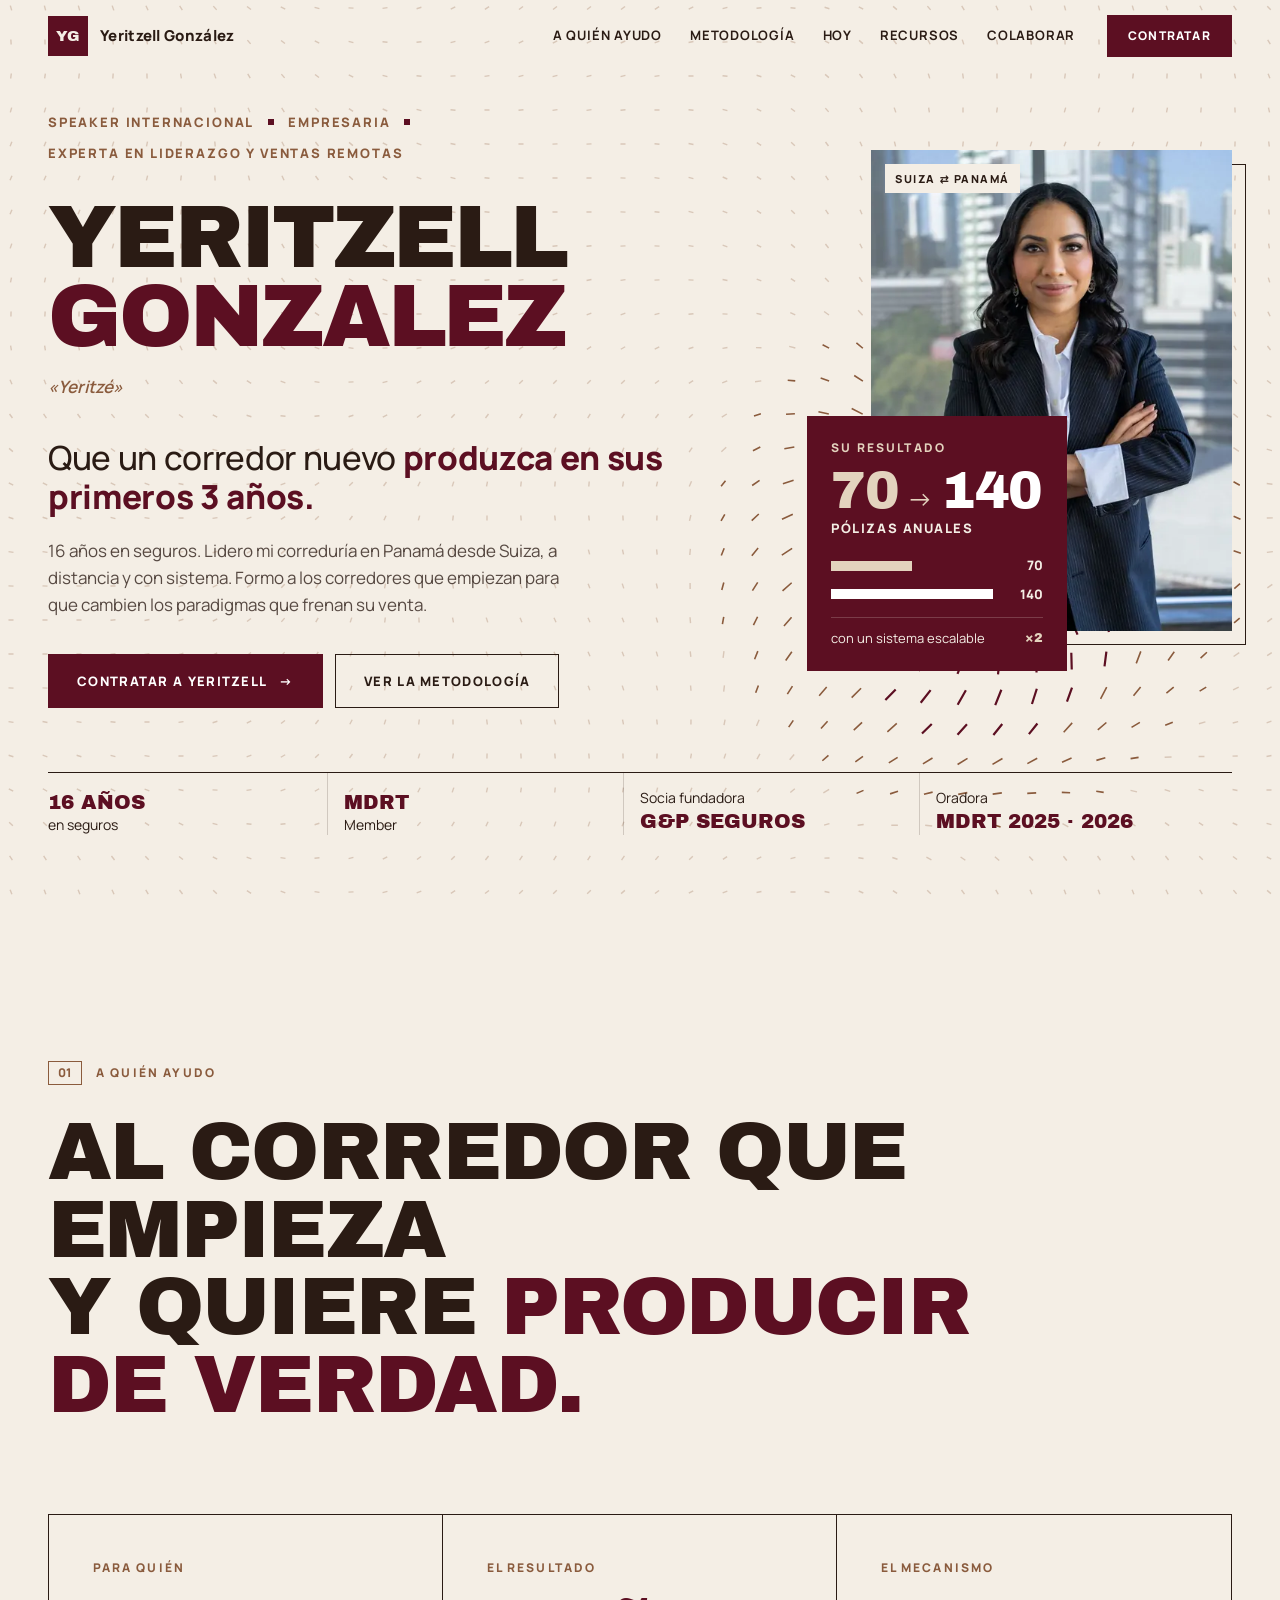
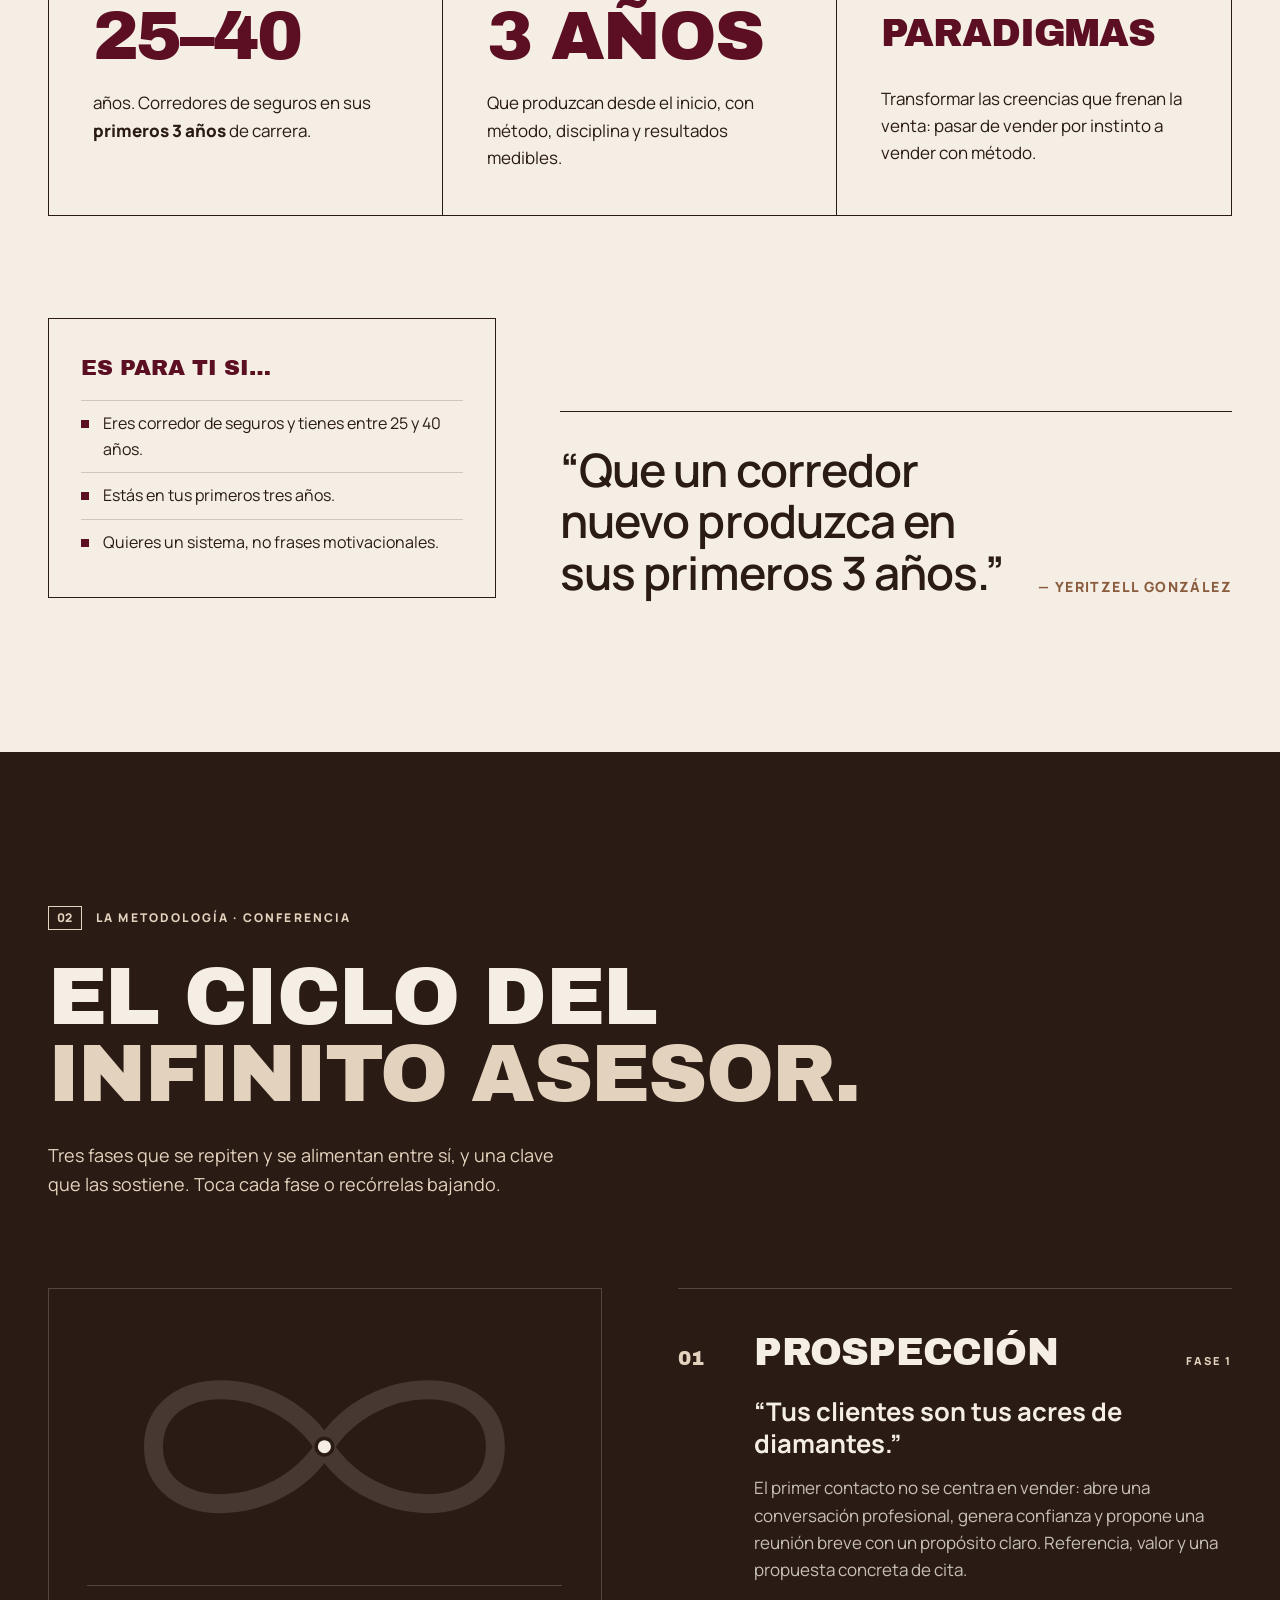
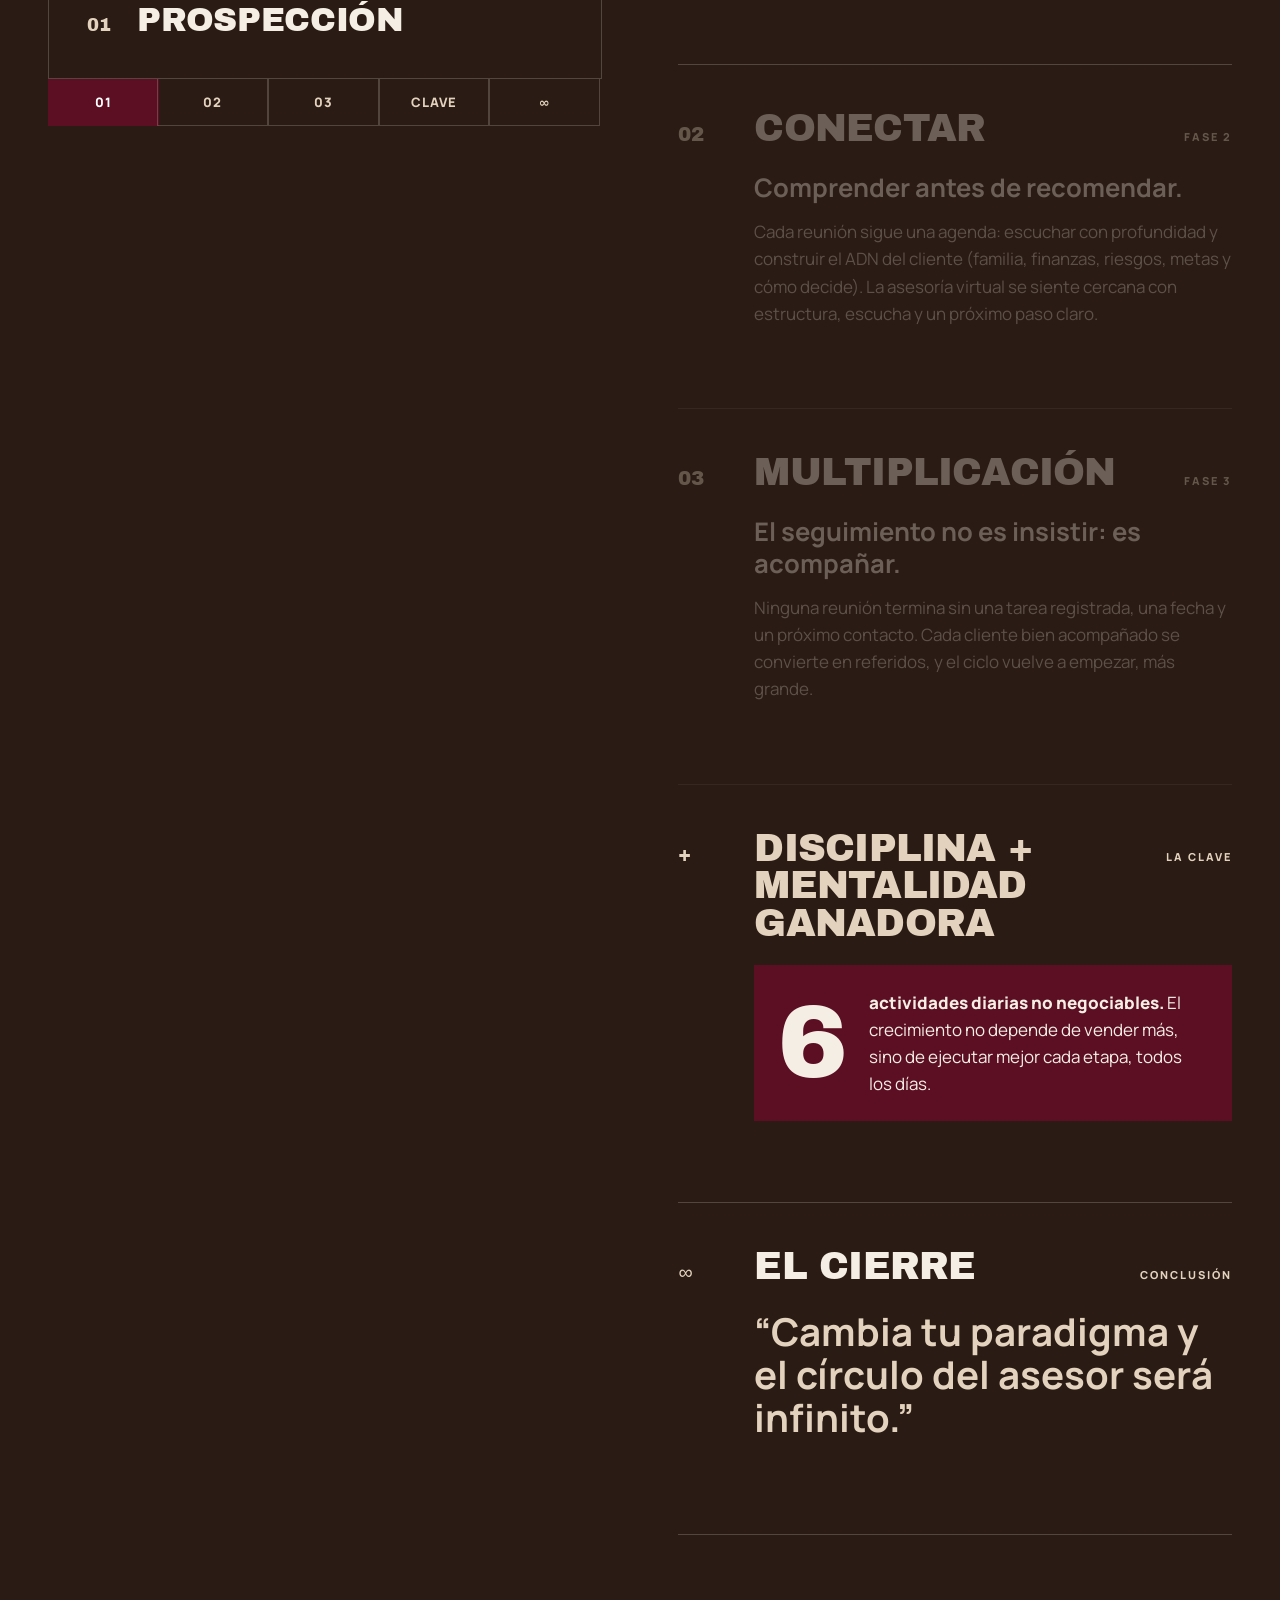
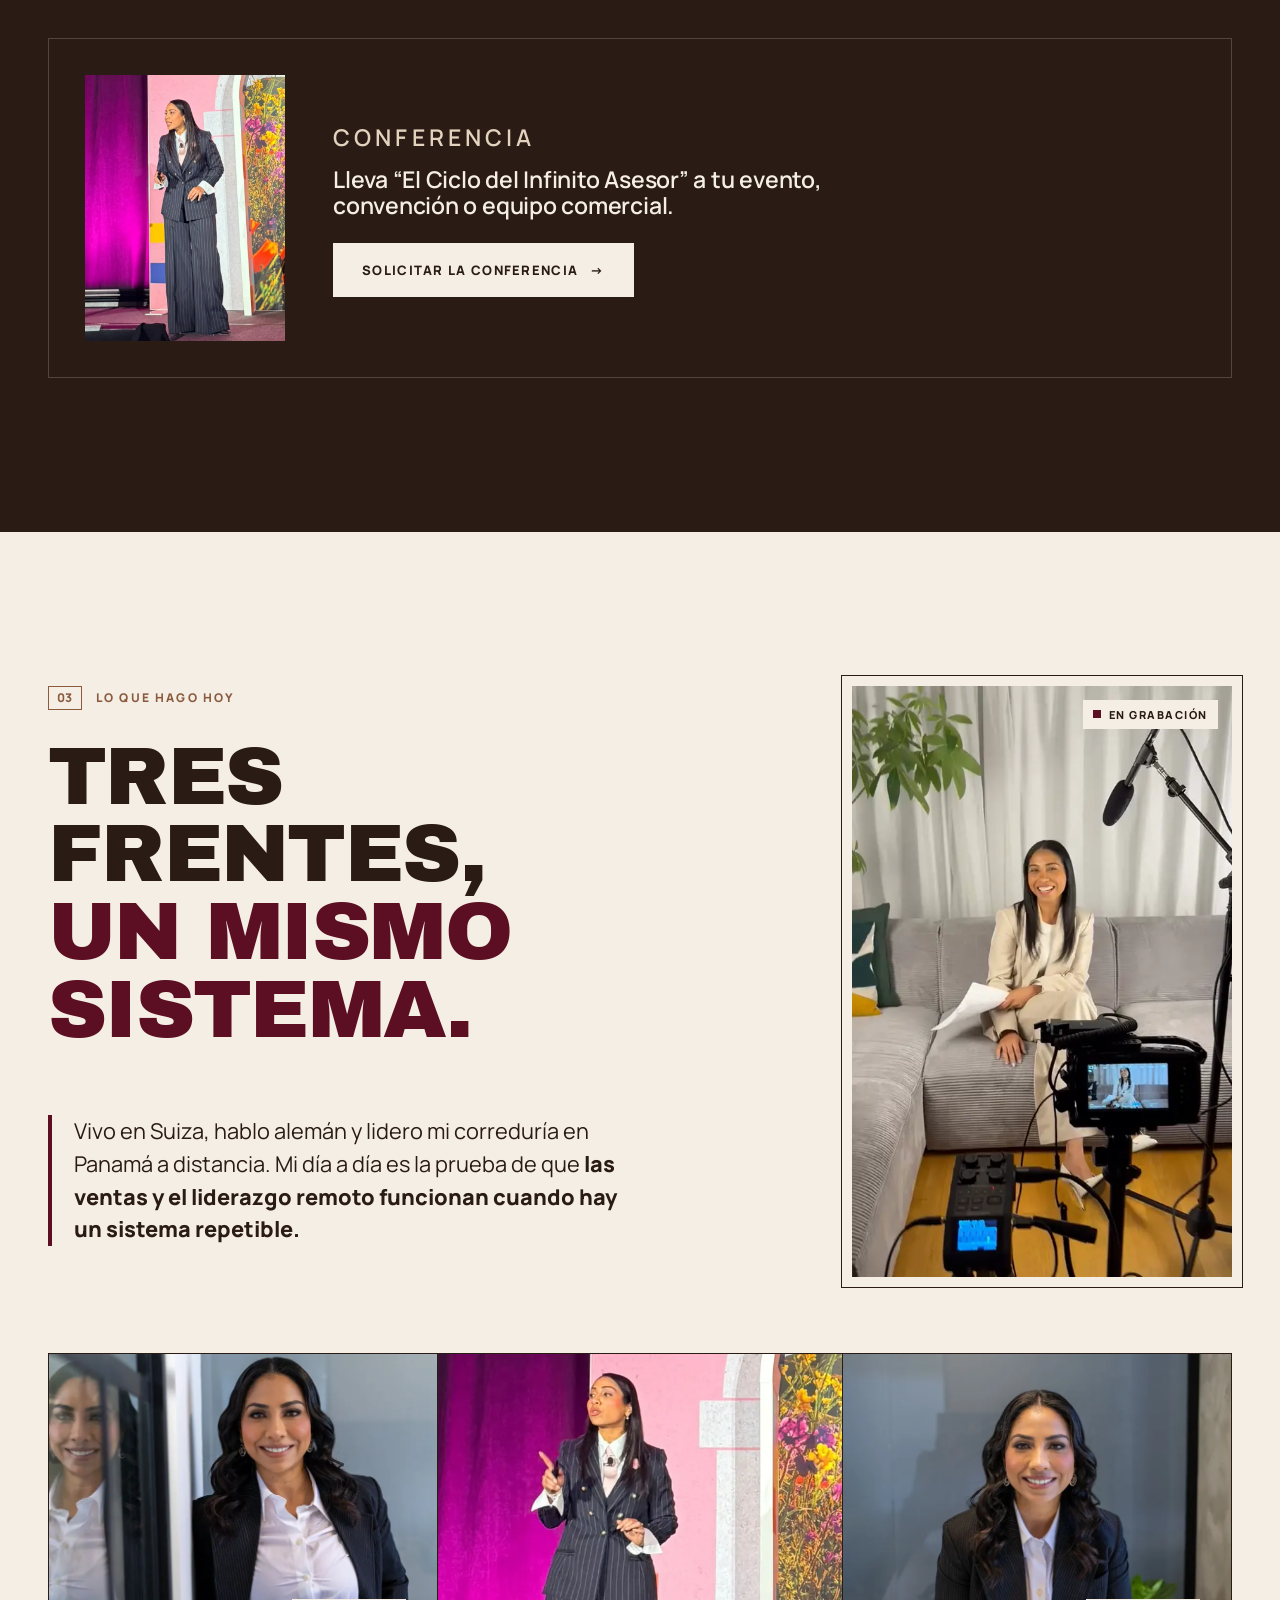
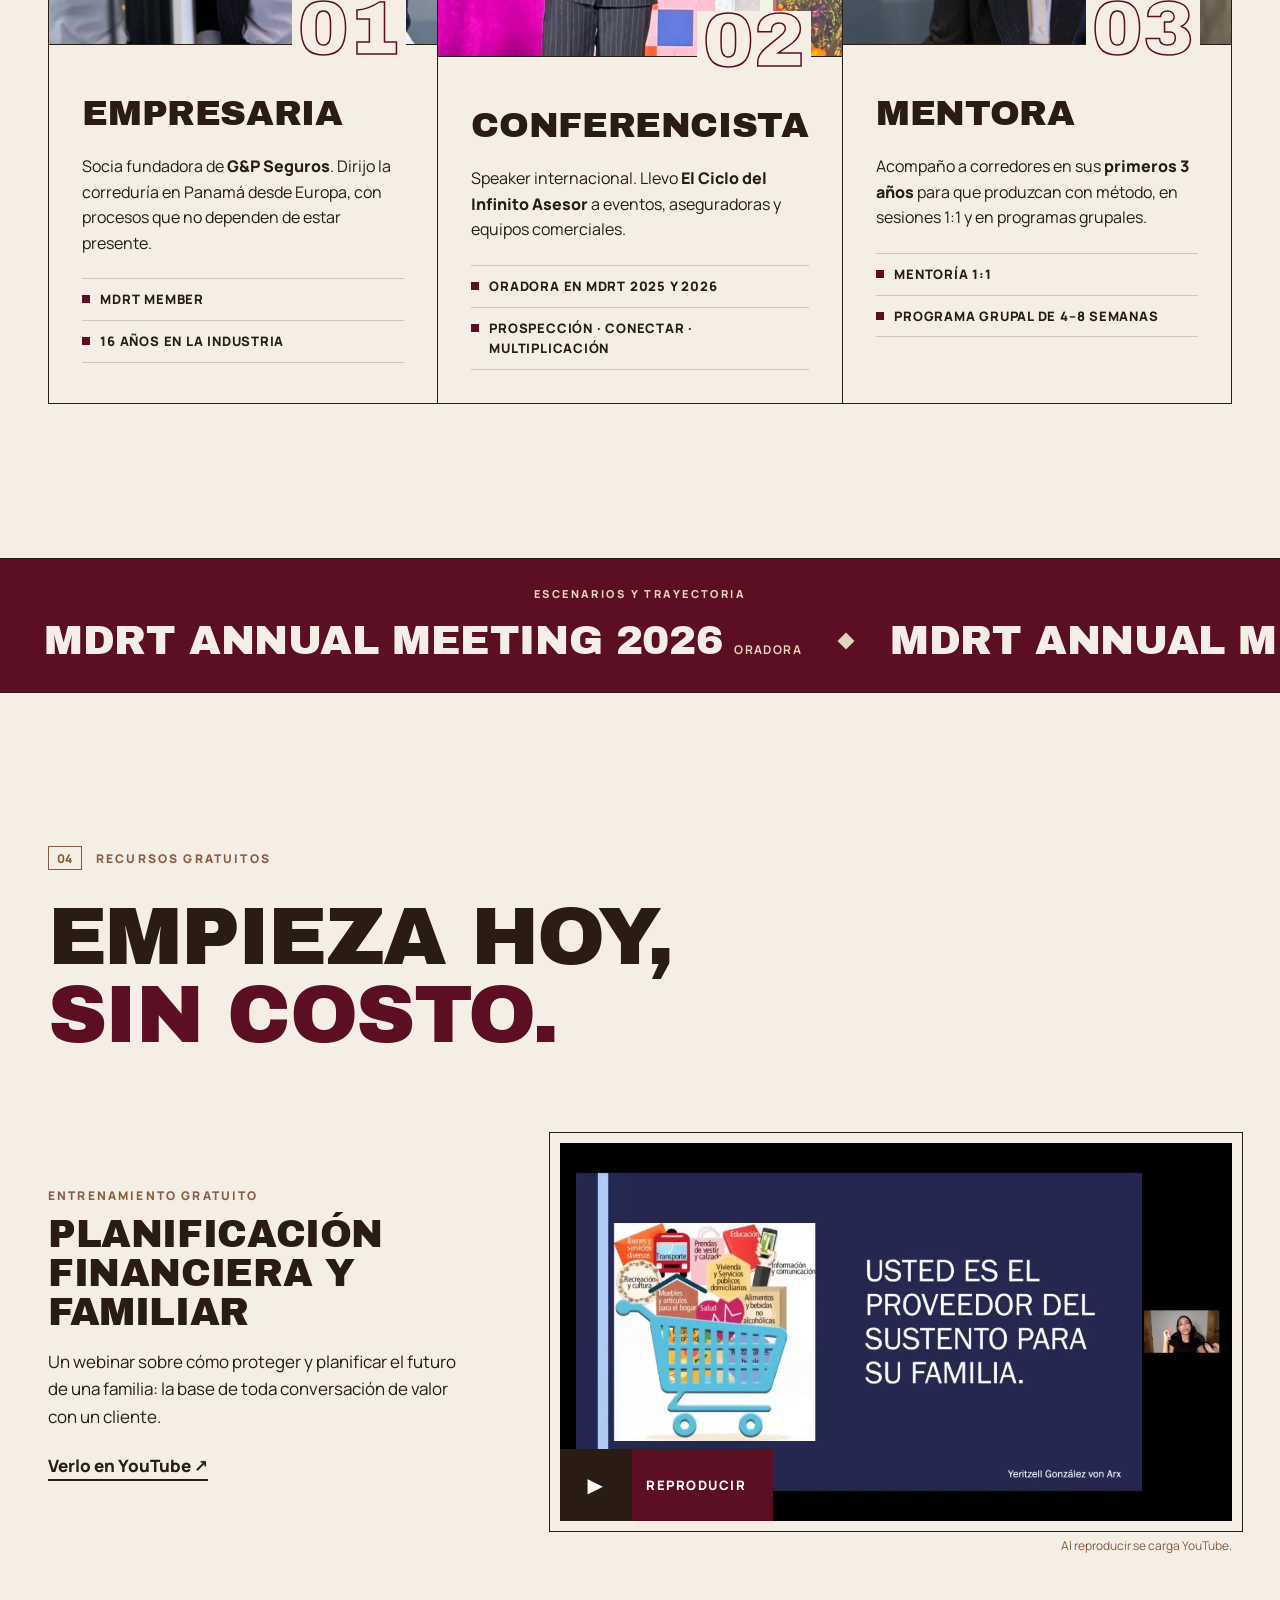
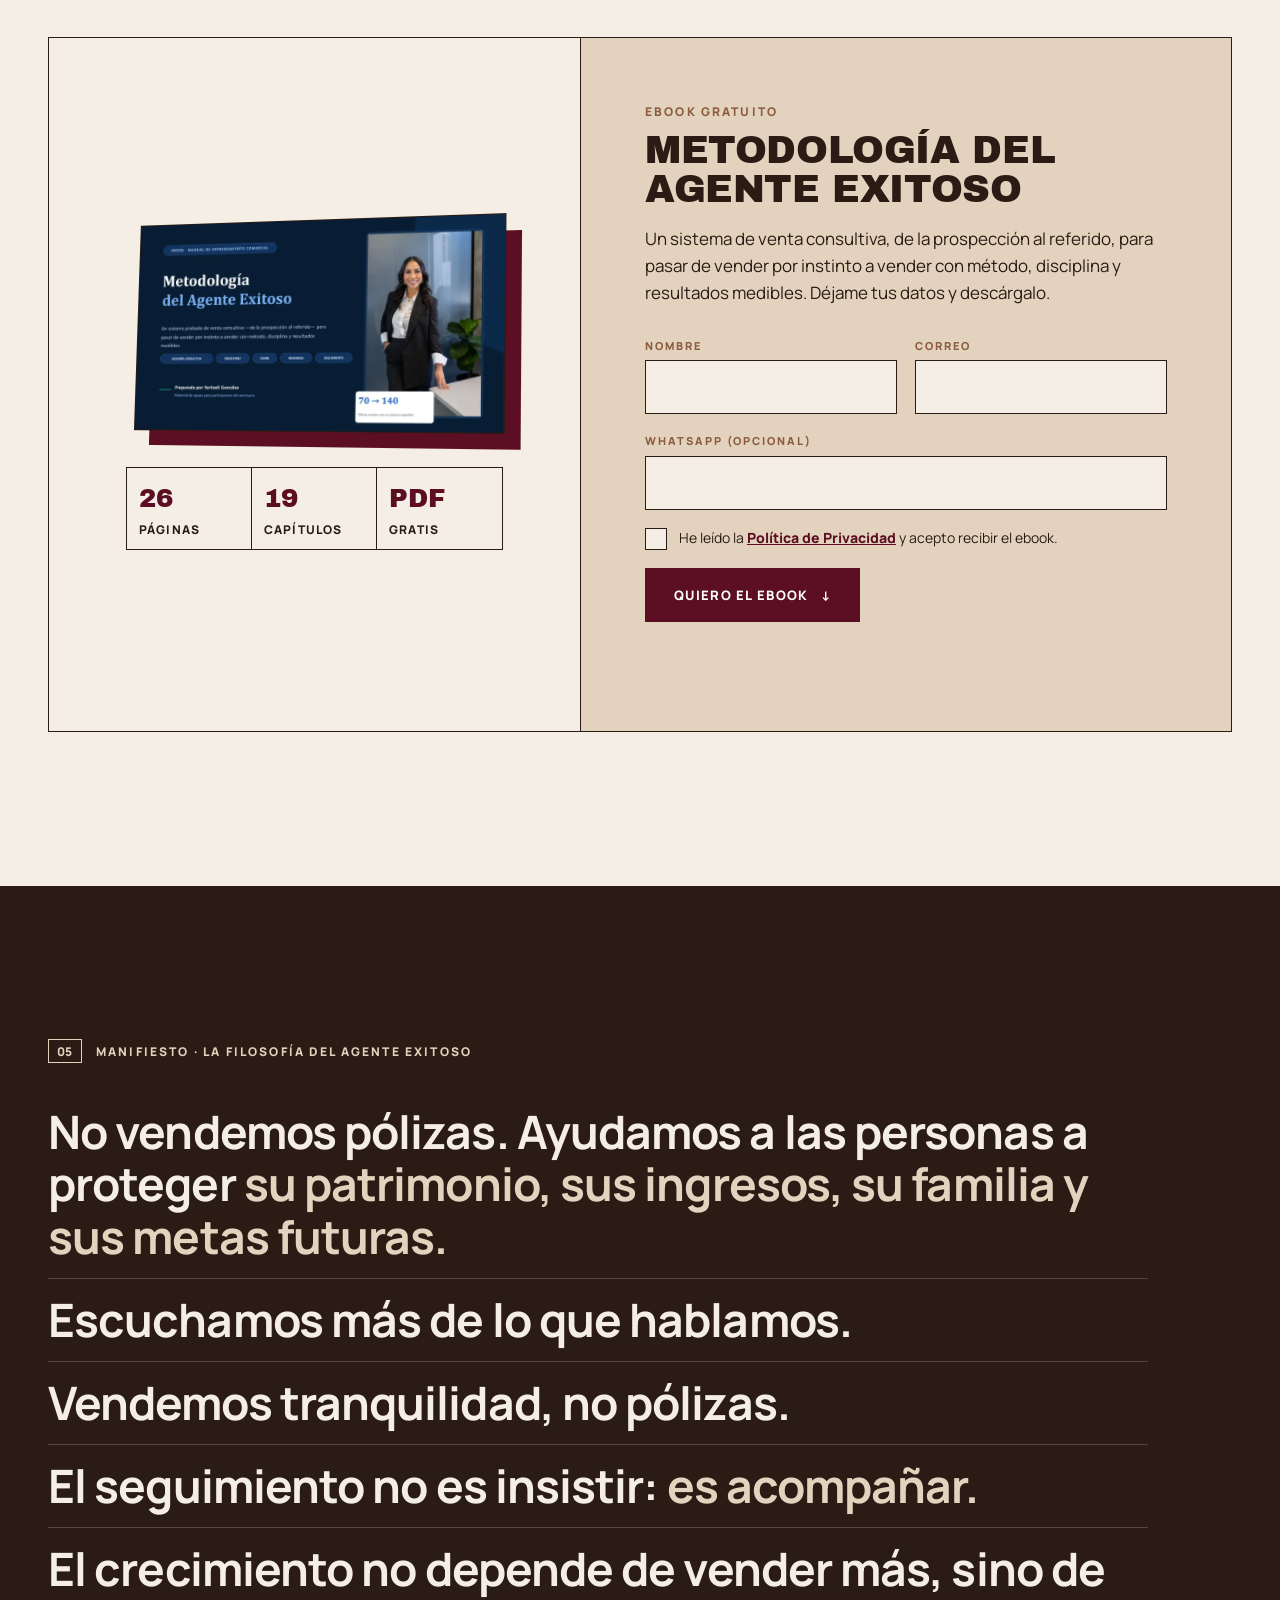
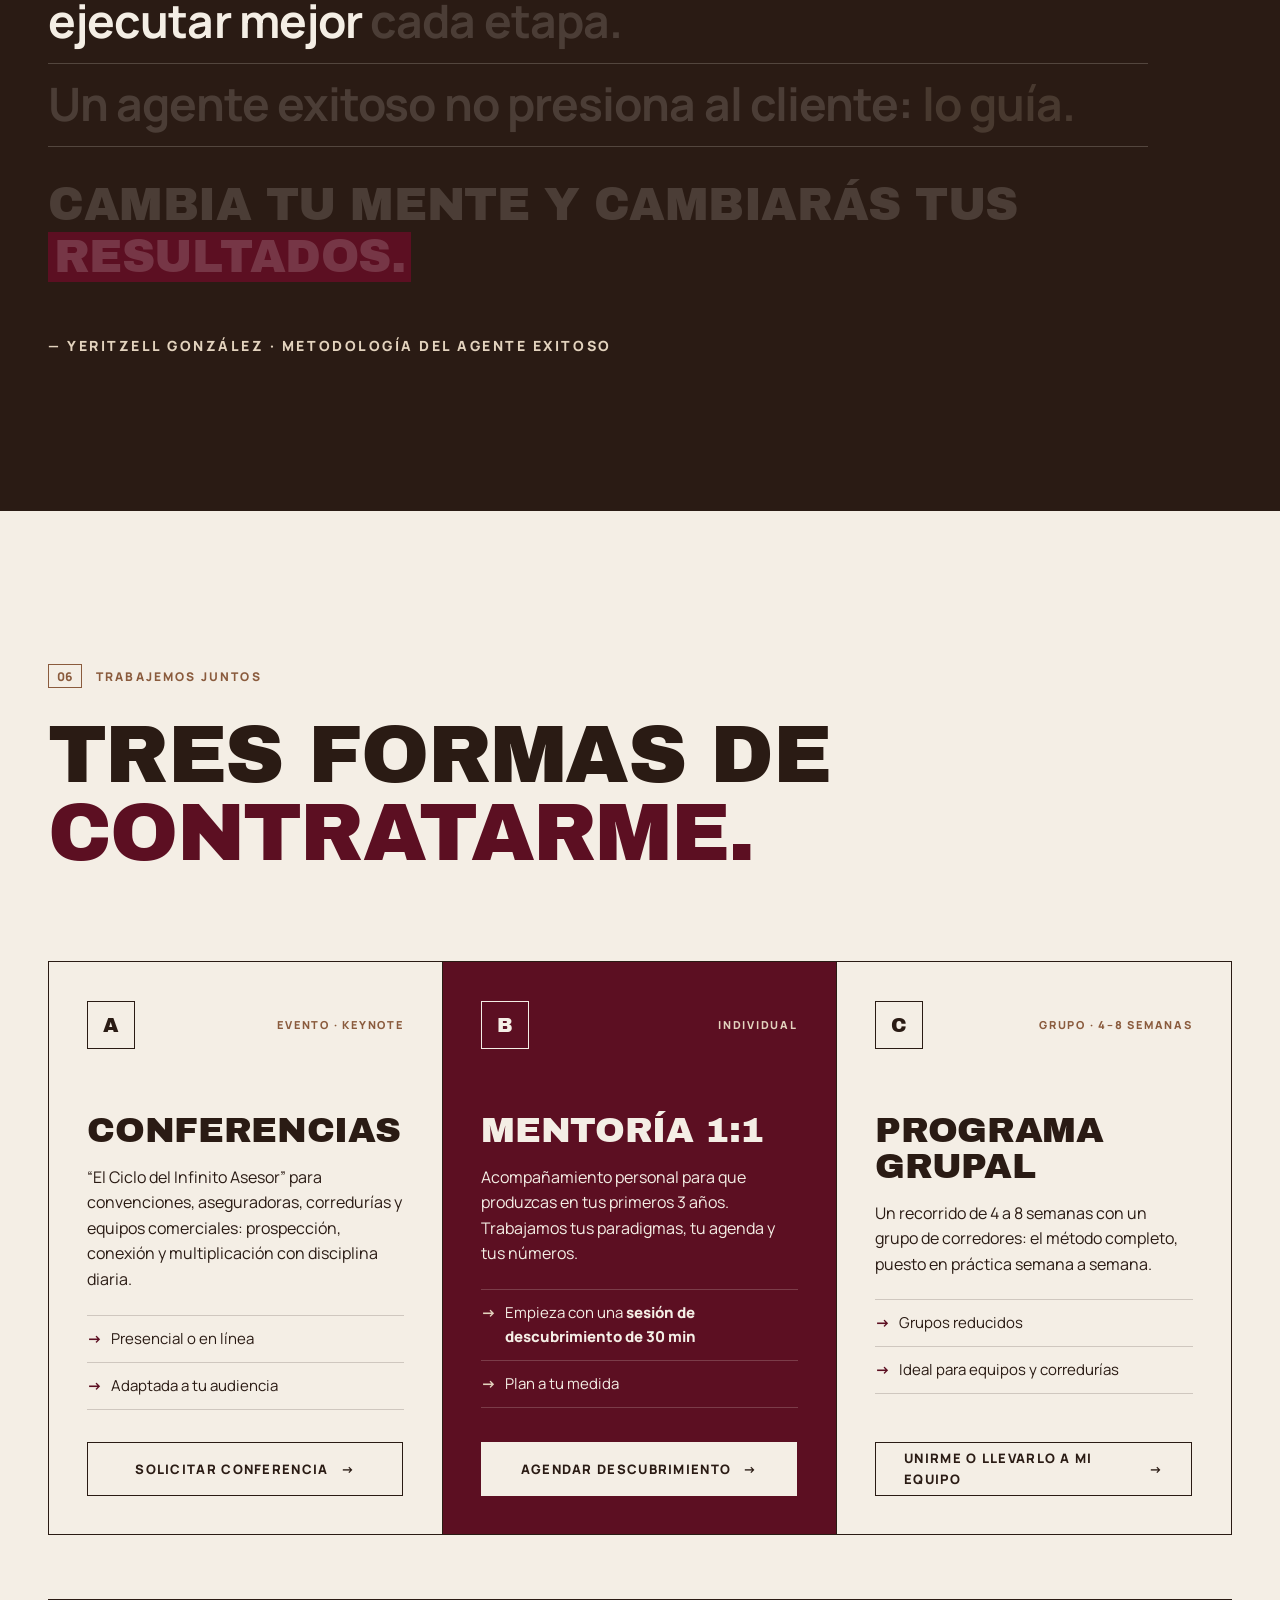
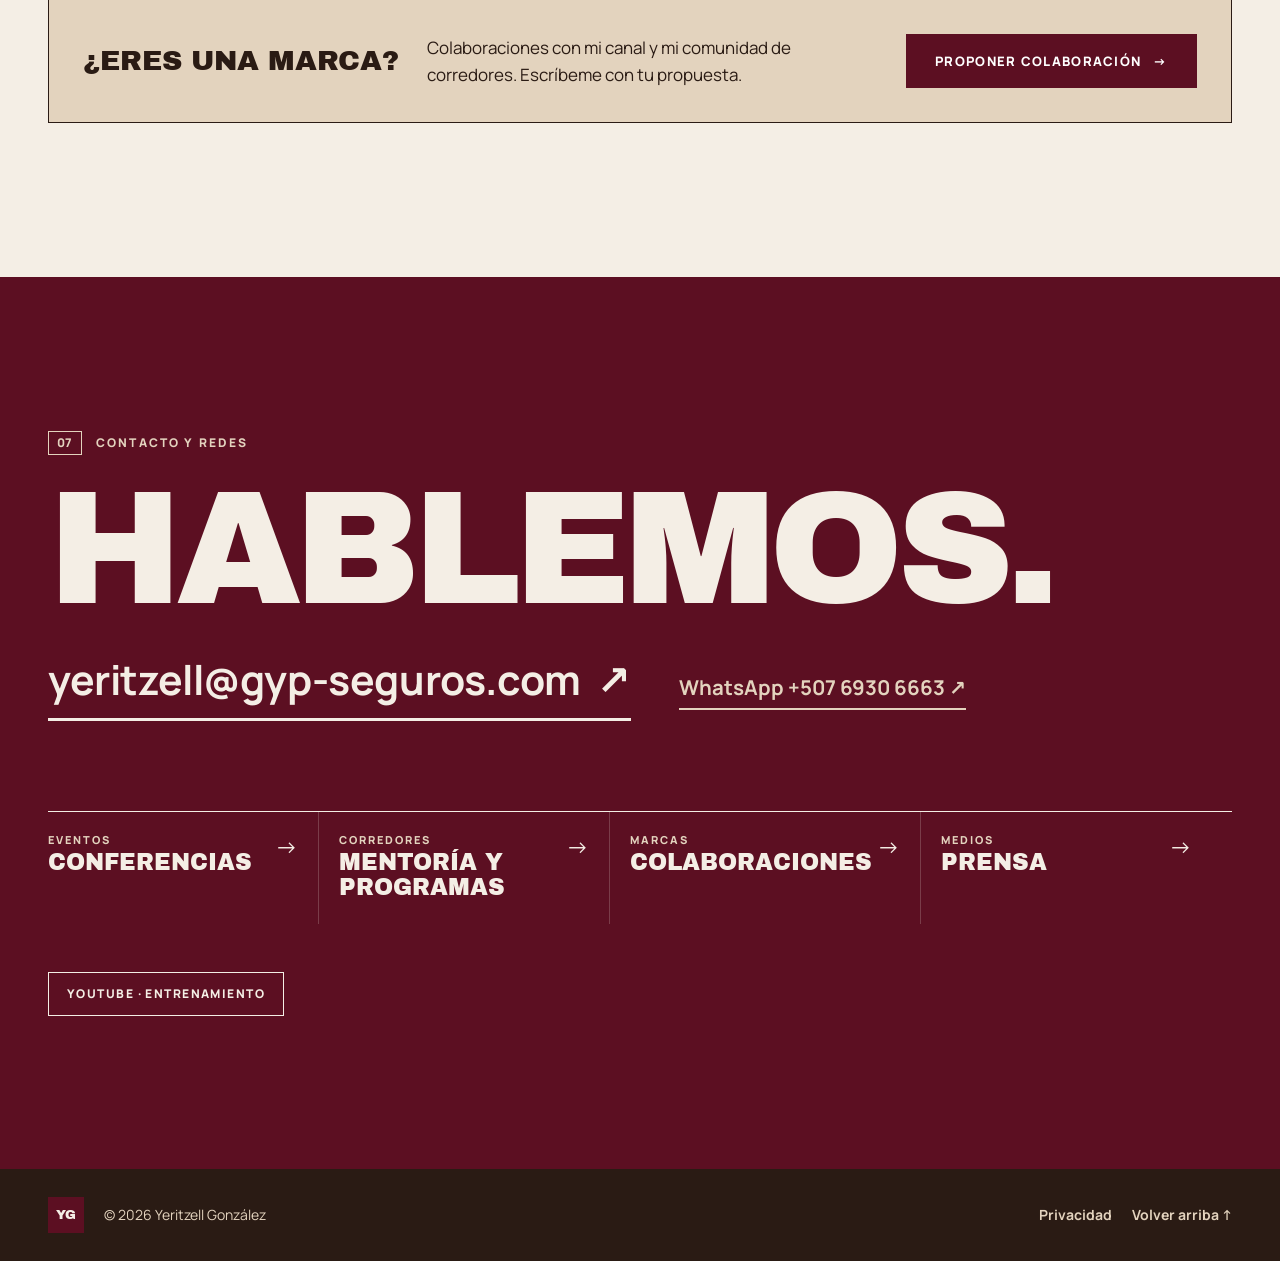
==== index.html @ 4f8619a2 "Add files via upload" ====
<!doctype html>
<html lang="es">
<head>
  <meta charset="utf-8">
  <meta name="viewport" content="width=device-width, initial-scale=1, viewport-fit=cover">
  <title>Yeritzell González — Speaker Internacional · Empresaria · Liderazgo y Ventas Remotas</title>
  <meta name="description" content="Que un corredor nuevo produzca en sus primeros 3 años. Conferencias, mentoría 1:1 y programas grupales con Yeritzell González, MDRT Member y socia fundadora de G&amp;P Seguros.">
  <meta name="robots" content="noindex, nofollow, noarchive">
  <meta name="theme-color" content="#F4EEE5">
  <meta property="og:type" content="website">
  <meta property="og:title" content="Yeritzell González — El Ciclo del Infinito Asesor">
  <meta property="og:description" content="De 70 a 140 pólizas anuales con un sistema escalable. Conferencias, mentoría y programas para corredores que empiezan.">
  <meta property="og:url" content="https://jorgeeke-source.github.io/demo-drrrcrtz/">
  <meta property="og:image" content="https://jorgeeke-source.github.io/demo-drrrcrtz/og.jpg">
  <meta property="og:image:width" content="1200">
  <meta property="og:image:height" content="630">
  <meta name="twitter:card" content="summary_large_image">
  <link rel="icon" href="data:image/svg+xml,%3Csvg xmlns='http://www.w3.org/2000/svg' viewBox='0 0 64 64'%3E%3Crect width='64' height='64' fill='%235C0F22'/%3E%3Ctext x='32' y='46' font-family='Arial Black,Arial' font-weight='900' font-size='40' text-anchor='middle' fill='%23F4EEE5'%3EY%3C/text%3E%3C/svg%3E">
  <link rel="preload" href="ArchivoBlack-Regular.woff2" as="font" type="font/woff2" crossorigin>
  <link rel="preload" href="Manrope-Variable.woff2" as="font" type="font/woff2" crossorigin>
  <link rel="stylesheet" href="styles.css?v=20261025b">
  <script>document.documentElement.classList.add('js');</script>
  <script type="application/ld+json">
  {
    "@context": "https://schema.org",
    "@type": "Person",
    "name": "Yeritzell González",
    "alternateName": "Yeritzé",
    "jobTitle": "Speaker Internacional · Empresaria · Experta en Liderazgo y Ventas Remotas",
    "email": "mailto:yeritzell@gyp-seguros.com",
    "image": "https://jorgeeke-source.github.io/demo-drrrcrtz/yeritzell-retrato-800.webp",
    "worksFor": { "@type": "Organization", "name": "G&P Seguros" },
    "knowsLanguage": ["es", "de"]
  }
  </script>
</head>
<body>
  <canvas class="field" id="field" aria-hidden="true"></canvas>
  <div class="progress" aria-hidden="true"><span></span></div>

  <!-- ============ NAV ============ -->
  <header class="nav" id="nav">
    <a href="#top" class="nav__brand" aria-label="Inicio">
      <span class="nav__mark">YG</span>
      <span class="nav__name">Yeritzell González</span>
    </a>
    <nav class="nav__links" aria-label="Principal">
      <a href="#ayuda">A quién ayudo</a>
      <a href="#metodo">Metodología</a>
      <a href="#hoy">Hoy</a>
      <a href="#recursos">Recursos</a>
      <a href="#colaborar">Colaborar</a>
    </nav>
    <a href="#colaborar" class="btn btn--vino btn--sm nav__cta" data-magnetic>Contratar</a>
    <button class="nav__burger" id="burger" aria-label="Abrir menú" aria-expanded="false" aria-controls="menu"><span></span><span></span></button>
  </header>
  <div class="menu" id="menu" aria-hidden="true">
    <nav aria-label="Menú móvil">
      <a href="#ayuda"><small>01</small>A quién ayudo</a>
      <a href="#metodo"><small>02</small>Metodología</a>
      <a href="#hoy"><small>03</small>Lo que hago hoy</a>
      <a href="#recursos"><small>04</small>Recursos gratis</a>
      <a href="#manifiesto"><small>05</small>Manifiesto</a>
      <a href="#colaborar"><small>06</small>Colaborar</a>
      <a href="#contacto"><small>07</small>Contacto</a>
    </nav>
    <a class="menu__mail" href="mailto:yeritzell@gyp-seguros.com">yeritzell@gyp-seguros.com</a>
  </div>

  <main id="top">
    <!-- ============ HERO ============ -->
    <section class="hero">
      <div class="wrap">
        <div class="hero__grid">
          <div class="hero__text">
            <p class="hero__roles reveal">
              <span>Speaker Internacional</span><i></i><span>Empresaria</span><i></i><span>Experta en Liderazgo y Ventas Remotas</span>
            </p>
            <h1 class="hero__name" aria-label="Yeritzell González">
              <span class="line"><span class="line__in">Yeritzell</span></span>
              <span class="line line--2"><span class="line__in">González</span></span>
            </h1>
            <p class="hero__nick reveal">«Yeritzé»</p>
            <p class="hero__promise reveal">Que un corredor nuevo <strong>produzca en sus primeros 3&nbsp;años.</strong></p>
            <p class="hero__sub reveal">16 años en seguros. Lidero mi correduría en Panamá desde Suiza, a distancia y con sistema. Formo a los corredores que empiezan para que cambien los paradigmas que frenan su venta.</p>
            <div class="hero__ctas reveal">
              <a href="#colaborar" class="btn btn--vino" data-magnetic>Contratar a Yeritzell <span class="btn__arrow">→</span></a>
              <a href="#metodo" class="btn btn--line" data-magnetic>Ver la metodología</a>
            </div>
          </div>

          <div class="hero__media">
            <figure class="hero__photo reveal">
              <img src="yeritzell-retrato-800.webp" srcset="yeritzell-retrato-480.webp 480w, yeritzell-retrato-800.webp 800w" sizes="(max-width: 860px) 80vw, 34vw" alt="Yeritzell González, retrato profesional" width="800" height="1200" fetchpriority="high">
              <figcaption>Suiza ⇄ Panamá</figcaption>
            </figure>
            <aside class="stat reveal" aria-label="Resultado clave">
              <p class="stat__label">Su resultado</p>
              <div class="stat__nums">
                <span class="stat__from" data-count="70">70</span>
                <span class="stat__arrow" aria-hidden="true">→</span>
                <span class="stat__to" data-count="140">140</span>
              </div>
              <p class="stat__unit">pólizas anuales</p>
              <div class="stat__bars" aria-hidden="true">
                <div class="bar"><span style="--w:50%"></span><b>70</b></div>
                <div class="bar bar--2"><span style="--w:100%"></span><b>140</b></div>
              </div>
              <p class="stat__note">con un sistema escalable <strong>×2</strong></p>
            </aside>
          </div>
        </div>

        <ul class="hero__creds reveal">
          <li><strong>16 años</strong> en seguros</li>
          <li><strong>MDRT</strong> Member</li>
          <li>Socia fundadora <strong>G&amp;P Seguros</strong></li>
          <li>Oradora <strong>MDRT 2025 · 2026</strong></li>
        </ul>
      </div>
    </section>

    <!-- ============ A QUIÉN AYUDA ============ -->
    <section class="sec ayuda" id="ayuda">
      <div class="wrap">
        <header class="sec__head reveal">
          <p class="kicker"><span>01</span>A quién ayudo</p>
          <h2 class="h2">Al corredor que empieza<br>y quiere <mark>producir de verdad.</mark></h2>
        </header>

        <div class="ayuda__grid">
          <article class="cell reveal">
            <p class="cell__tag">Para quién</p>
            <p class="cell__big">25–40</p>
            <p class="cell__txt">años. Corredores de seguros en sus <strong>primeros 3 años</strong> de carrera.</p>
          </article>
          <article class="cell reveal">
            <p class="cell__tag">El resultado</p>
            <p class="cell__big">3 años</p>
            <p class="cell__txt">Que produzcan desde el inicio, con método, disciplina y resultados medibles.</p>
          </article>
          <article class="cell reveal">
            <p class="cell__tag">El mecanismo</p>
            <p class="cell__big cell__big--sm">Paradigmas</p>
            <p class="cell__txt">Transformar las creencias que frenan la venta: pasar de vender por instinto a vender con método.</p>
          </article>
        </div>

        <div class="ayuda__para">
          <div class="para reveal">
            <p class="para__t">Es para ti si…</p>
            <ul><li>Eres corredor de seguros y tienes entre 25 y 40 años.</li><li>Estás en tus primeros tres años.</li><li>Quieres un sistema, no frases motivacionales.</li></ul>
          </div>
          <blockquote class="ayuda__quote reveal">
            <p>“Que un corredor nuevo produzca en sus primeros 3&nbsp;años.”</p>
            <cite>— Yeritzell González</cite>
          </blockquote>
        </div>
      </div>
    </section>

    <!-- ============ METODOLOGÍA ============ -->
    <section class="sec metodo" id="metodo">
      <div class="wrap">
        <header class="sec__head reveal">
          <p class="kicker kicker--light"><span>02</span>La metodología · Conferencia</p>
          <h2 class="h2 h2--light">El Ciclo del<br><mark>Infinito Asesor.</mark></h2>
          <p class="sec__intro">Tres fases que se repiten y se alimentan entre sí, y una clave que las sostiene. Toca cada fase o recórrelas bajando.</p>
        </header>

        <div class="metodo__body">
          <div class="metodo__visual">
            <div class="loop" aria-hidden="true">
              <svg viewBox="0 0 400 200" class="loop__svg">
                <path class="loop__base" d="M200,100 C240,36 344,36 344,100 C344,164 240,164 200,100 C160,36 56,36 56,100 C56,164 160,164 200,100 Z"/>
                <path class="loop__draw" id="loopPath" d="M200,100 C240,36 344,36 344,100 C344,164 240,164 200,100 C160,36 56,36 56,100 C56,164 160,164 200,100 Z"/>
                <circle class="loop__dot" id="loopDot" r="7" cx="200" cy="100"/>
              </svg>
              <div class="loop__label"><span id="loopNum">01</span><b id="loopName">Prospección</b></div>
            </div>
            <ol class="loop__tabs" aria-label="Ir a una fase">
              <li><button data-go="0" class="is-on">01</button></li>
              <li><button data-go="1">02</button></li>
              <li><button data-go="2">03</button></li>
              <li><button data-go="3">Clave</button></li>
              <li><button data-go="4">∞</button></li>
            </ol>
          </div>

          <ol class="steps">
            <li class="step is-on" data-step="0" data-name="Prospección" data-num="01">
              <button class="step__head"><span class="step__n">01</span><span class="step__t">Prospección</span><span class="step__p">Fase 1</span></button>
              <div class="step__body">
                <p class="step__quote">“Tus clientes son tus acres de diamantes.”</p>
                <p>El primer contacto no se centra en vender: abre una conversación profesional, genera confianza y propone una reunión breve con un propósito claro. Referencia, valor y una propuesta concreta de cita.</p>
              </div>
            </li>
            <li class="step" data-step="1" data-name="Conectar" data-num="02">
              <button class="step__head"><span class="step__n">02</span><span class="step__t">Conectar</span><span class="step__p">Fase 2</span></button>
              <div class="step__body">
                <p class="step__quote">Comprender antes de recomendar.</p>
                <p>Cada reunión sigue una agenda: escuchar con profundidad y construir el ADN del cliente (familia, finanzas, riesgos, metas y cómo decide). La asesoría virtual se siente cercana con estructura, escucha y un próximo paso claro.</p>
              </div>
            </li>
            <li class="step" data-step="2" data-name="Multiplicación" data-num="03">
              <button class="step__head"><span class="step__n">03</span><span class="step__t">Multiplicación</span><span class="step__p">Fase 3</span></button>
              <div class="step__body">
                <p class="step__quote">El seguimiento no es insistir: es acompañar.</p>
                <p>Ninguna reunión termina sin una tarea registrada, una fecha y un próximo contacto. Cada cliente bien acompañado se convierte en referidos, y el ciclo vuelve a empezar, más grande.</p>
              </div>
            </li>
            <li class="step step--key" data-step="3" data-name="La clave" data-num="+">
              <button class="step__head"><span class="step__n">+</span><span class="step__t">Disciplina + mentalidad ganadora</span><span class="step__p">La clave</span></button>
              <div class="step__body">
                <div class="six">
                  <span class="six__n">6</span>
                  <p><strong>actividades diarias no negociables.</strong> El crecimiento no depende de vender más, sino de ejecutar mejor cada etapa, todos los días.</p>
                </div>
              </div>
            </li>
            <li class="step step--end" data-step="4" data-name="Infinito" data-num="∞">
              <button class="step__head"><span class="step__n">∞</span><span class="step__t">El cierre</span><span class="step__p">Conclusión</span></button>
              <div class="step__body">
                <p class="step__quote step__quote--xl">“Cambia tu paradigma y el círculo del asesor será infinito.”</p>
              </div>
            </li>
          </ol>
        </div>

        <div class="metodo__cta reveal">
          <img src="yeritzell-escenario-670.webp" alt="Yeritzell González dando una conferencia en escenario" width="670" height="916" loading="lazy">
          <div>
            <p class="cell__tag cell__tag--light">Conferencia</p>
            <p class="metodo__cta-t">Lleva “El Ciclo del Infinito Asesor” a tu evento, convención o equipo comercial.</p>
            <a href="mailto:yeritzell@gyp-seguros.com?subject=Conferencia%20%C2%ABEl%20Ciclo%20del%20Infinito%20Asesor%C2%BB" class="btn btn--hueso" data-magnetic>Solicitar la conferencia <span class="btn__arrow">→</span></a>
          </div>
        </div>
      </div>
    </section>

    <!-- ============ LO QUE HAGO HOY ============ -->
    <section class="sec hoy" id="hoy">
      <div class="wrap">
        <div class="hoy__top">
          <header class="sec__head reveal">
            <p class="kicker"><span>03</span>Lo que hago hoy</p>
            <h2 class="h2">Tres frentes,<br><mark>un mismo sistema.</mark></h2>
          </header>
          <figure class="reel reveal">
            <video id="reel" muted loop playsinline preload="none" poster="hero-reel-poster.webp" aria-label="Yeritzell González en una grabación">
              <source src="hero-reel.mp4" type="video/mp4">
            </video>
            <figcaption>En grabación</figcaption>
          </figure>
          <div class="hoy__story reveal">
            <p>Vivo en Suiza, hablo alemán y lidero mi correduría en Panamá a distancia. Mi día a día es la prueba de que <strong>las ventas y el liderazgo remoto funcionan cuando hay un sistema repetible.</strong></p>
          </div>
        </div>

        <div class="pillars">
          <article class="pillar reveal">
            <div class="pillar__img"><img src="yeritzell-oficina-4-800.webp" alt="Yeritzell González en su oficina" width="800" height="1200" loading="lazy"></div>
            <div class="pillar__body">
              <p class="pillar__n">01</p>
              <h3 class="pillar__t">Empresaria</h3>
              <p class="pillar__d">Socia fundadora de <strong>G&amp;P Seguros</strong>. Dirijo la correduría en Panamá desde Europa, con procesos que no dependen de estar presente.</p>
              <ul class="pillar__list"><li>MDRT Member</li><li>16 años en la industria</li></ul>
            </div>
          </article>
          <article class="pillar reveal">
            <div class="pillar__img"><img src="yeritzell-conferencia-640.webp" alt="Yeritzell González en el escenario" width="640" height="800" loading="lazy"></div>
            <div class="pillar__body">
              <p class="pillar__n">02</p>
              <h3 class="pillar__t">Conferencista</h3>
              <p class="pillar__d">Speaker internacional. Llevo <strong>El Ciclo del Infinito Asesor</strong> a eventos, aseguradoras y equipos comerciales.</p>
              <ul class="pillar__list"><li>Oradora en MDRT 2025 y 2026</li><li>Prospección · Conectar · Multiplicación</li></ul>
            </div>
          </article>
          <article class="pillar reveal">
            <div class="pillar__img"><img src="yeritzell-oficina-3-800.webp" alt="Yeritzell González sonriendo, apoyada en una mesa" width="800" height="1200" loading="lazy"></div>
            <div class="pillar__body">
              <p class="pillar__n">03</p>
              <h3 class="pillar__t">Mentora</h3>
              <p class="pillar__d">Acompaño a corredores en sus <strong>primeros 3 años</strong> para que produzcan con método, en sesiones 1:1 y en programas grupales.</p>
              <ul class="pillar__list"><li>Mentoría 1:1</li><li>Programa grupal de 4–8 semanas</li></ul>
            </div>
          </article>
        </div>
      </div>
    </section>

    <!-- ============ FRANJA DE PRENSA / ESCENARIOS ============ -->
    <section class="press" aria-label="Trayectoria y escenarios">
      <p class="press__label">Escenarios y trayectoria</p>
      <div class="marquee">
        <div class="marquee__track">
          <ul>
            <li>MDRT Annual Meeting 2026 <small>Oradora</small></li>
            <li>MDRT Annual Meeting 2025 <small>Oradora</small></li>
            <li>“The advisor’s endless cycle” <small>Panel</small></li>
            <li>MDRT <small>Member</small></li>
            <li>G&amp;P Seguros <small>Socia fundadora</small></li>
            <li>16 años <small>en seguros</small></li>
          </ul>
          <ul aria-hidden="true">
            <li>MDRT Annual Meeting 2026 <small>Oradora</small></li>
            <li>MDRT Annual Meeting 2025 <small>Oradora</small></li>
            <li>“The advisor’s endless cycle” <small>Panel</small></li>
            <li>MDRT <small>Member</small></li>
            <li>G&amp;P Seguros <small>Socia fundadora</small></li>
            <li>16 años <small>en seguros</small></li>
          </ul>
        </div>
      </div>
    </section>

    <!-- ============ RECURSOS: ENTRENAMIENTO + EBOOK ============ -->
    <section class="sec recursos" id="recursos">
      <div class="wrap">
        <header class="sec__head reveal">
          <p class="kicker"><span>04</span>Recursos gratuitos</p>
          <h2 class="h2">Empieza hoy,<br><mark>sin costo.</mark></h2>
        </header>

        <div class="video reveal">
          <div class="video__meta">
            <p class="cell__tag">Entrenamiento gratuito</p>
            <h3 class="h3">Planificación financiera y familiar</h3>
            <p>Un webinar sobre cómo proteger y planificar el futuro de una familia: la base de toda conversación de valor con un cliente.</p>
            <a class="link" href="https://www.youtube.com/watch?v=BB-jb_EY4y0" target="_blank" rel="noopener">Verlo en YouTube ↗</a>
          </div>
          <div class="video__frame" id="video">
            <a href="https://www.youtube.com/watch?v=BB-jb_EY4y0" class="video__poster" target="_blank" rel="noopener" aria-label="Reproducir el entrenamiento de planificación financiera">
              <img src="entrenamiento.webp" alt="Webinar de planificación financiera y familiar" width="1280" height="720" loading="lazy">
              <span class="video__play"><span>▶</span>Reproducir</span>
            </a>
            <p class="video__note">Al reproducir se carga YouTube.</p>
          </div>
        </div>

        <div class="ebook reveal" id="ebook">
          <div class="ebook__cover">
            <div class="book">
              <img src="ebook-portada.webp" alt="Portada del ebook Metodología del Agente Exitoso" width="960" height="540" loading="lazy">
            </div>
            <ul class="ebook__facts"><li><b>26</b> páginas</li><li><b>19</b> capítulos</li><li><b>PDF</b> gratis</li></ul>
          </div>
          <div class="ebook__content">
            <p class="cell__tag">Ebook gratuito</p>
            <h3 class="h3">Metodología del Agente Exitoso</h3>
            <p>Un sistema de venta consultiva, de la prospección al referido, para pasar de vender por instinto a vender con método, disciplina y resultados medibles. Déjame tus datos y descárgalo.</p>
            <form class="form" id="leadForm" novalidate>
              <div class="form__row">
                <label class="field-in"><span>Nombre</span><input type="text" name="nombre" autocomplete="name" required></label>
                <label class="field-in"><span>Correo</span><input type="email" name="email" autocomplete="email" required></label>
              </div>
              <label class="field-in"><span>WhatsApp (opcional)</span><input type="tel" name="whatsapp" autocomplete="tel" inputmode="tel"></label>
              <label class="check"><input type="checkbox" name="ok" required><span>He leído la <a href="privacidad.html">Política de Privacidad</a> y acepto recibir el ebook.</span></label>
              <button type="submit" class="btn btn--vino" data-magnetic>Quiero el ebook <span class="btn__arrow">↓</span></button>
              <p class="form__msg" id="leadMsg" role="status" aria-live="polite"></p>
            </form>
          </div>
        </div>
      </div>
    </section>

    <!-- ============ MANIFIESTO ============ -->
    <section class="sec manifiesto" id="manifiesto">
      <div class="wrap">
        <p class="kicker kicker--light"><span>05</span>Manifiesto · La filosofía del agente exitoso</p>
        <div class="manifest" id="manifest">
          <p>No vendemos pólizas. Ayudamos a las personas a proteger <mark>su patrimonio, sus ingresos, su familia y sus metas futuras.</mark></p>
          <p>Escuchamos más de lo que hablamos.</p>
          <p>Vendemos tranquilidad, no pólizas.</p>
          <p>El seguimiento no es insistir: <mark>es acompañar.</mark></p>
          <p>El crecimiento no depende de vender más, sino de ejecutar mejor cada etapa.</p>
          <p>Un agente exitoso no presiona al cliente: <mark>lo guía.</mark></p>
          <p class="manifest__end">Cambia tu mente y cambiarás tus <mark>resultados.</mark></p>
        </div>
        <p class="manifest__sign">— Yeritzell González · Metodología del Agente Exitoso</p>
      </div>
    </section>

    <!-- ============ COLABORAR ============ -->
    <section class="sec colaborar" id="colaborar">
      <div class="wrap">
        <header class="sec__head reveal">
          <p class="kicker"><span>06</span>Trabajemos juntos</p>
          <h2 class="h2">Tres formas de<br><mark>contratarme.</mark></h2>
        </header>

        <div class="offers">
          <article class="offer reveal">
            <div class="offer__top"><span class="offer__n">A</span><span class="offer__fmt">Evento · Keynote</span></div>
            <h3 class="offer__t">Conferencias</h3>
            <p class="offer__d">“El Ciclo del Infinito Asesor” para convenciones, aseguradoras, corredurías y equipos comerciales: prospección, conexión y multiplicación con disciplina diaria.</p>
            <ul class="offer__list"><li>Presencial o en línea</li><li>Adaptada a tu audiencia</li></ul>
            <a href="mailto:yeritzell@gyp-seguros.com?subject=Solicitud%20de%20conferencia" class="btn btn--line btn--full">Solicitar conferencia <span class="btn__arrow">→</span></a>
          </article>
          <article class="offer offer--feat reveal">
            <div class="offer__top"><span class="offer__n">B</span><span class="offer__fmt">Individual</span></div>
            <h3 class="offer__t">Mentoría 1:1</h3>
            <p class="offer__d">Acompañamiento personal para que produzcas en tus primeros 3 años. Trabajamos tus paradigmas, tu agenda y tus números.</p>
            <ul class="offer__list"><li>Empieza con una <strong>sesión de descubrimiento de 30 min</strong></li><li>Plan a tu medida</li></ul>
            <a href="https://wa.me/50769306663?text=Hola%20Yeritzell%2C%20quiero%20agendar%20la%20sesi%C3%B3n%20de%20descubrimiento%20de%2030%20min" target="_blank" rel="noopener" class="btn btn--hueso btn--full">Agendar descubrimiento <span class="btn__arrow">→</span></a>
          </article>
          <article class="offer reveal">
            <div class="offer__top"><span class="offer__n">C</span><span class="offer__fmt">Grupo · 4–8 semanas</span></div>
            <h3 class="offer__t">Programa grupal</h3>
            <p class="offer__d">Un recorrido de 4 a 8 semanas con un grupo de corredores: el método completo, puesto en práctica semana a semana.</p>
            <ul class="offer__list"><li>Grupos reducidos</li><li>Ideal para equipos y corredurías</li></ul>
            <a href="mailto:yeritzell@gyp-seguros.com?subject=Programa%20grupal" class="btn btn--line btn--full">Unirme o llevarlo a mi equipo <span class="btn__arrow">→</span></a>
          </article>
        </div>

        <div class="brands reveal">
          <p class="brands__t">¿Eres una marca?</p>
          <p class="brands__d">Colaboraciones con mi canal y mi comunidad de corredores. Escríbeme con tu propuesta.</p>
          <a href="mailto:yeritzell@gyp-seguros.com?subject=Colaboraci%C3%B3n%20de%20marca" class="btn btn--vino" data-magnetic>Proponer colaboración <span class="btn__arrow">→</span></a>
        </div>
      </div>
    </section>

    <!-- ============ CONTACTO ============ -->
    <section class="sec contacto" id="contacto">
      <div class="wrap">
        <p class="kicker kicker--light"><span>07</span>Contacto y redes</p>
        <h2 class="contacto__h">Hablemos.</h2>
        <div class="contacto__ways">
          <a class="contacto__mail" href="mailto:yeritzell@gyp-seguros.com" data-magnetic>yeritzell@gyp-seguros.com <span>↗</span></a>
          <a class="contacto__wa" href="https://wa.me/50769306663" target="_blank" rel="noopener">WhatsApp +507 6930 6663 <span>↗</span></a>
        </div>

        <div class="intents">
          <a href="mailto:yeritzell@gyp-seguros.com?subject=Conferencias%20y%20eventos"><small>Eventos</small>Conferencias<span>→</span></a>
          <a href="mailto:yeritzell@gyp-seguros.com?subject=Mentor%C3%ADa%20y%20programas"><small>Corredores</small>Mentoría y programas<span>→</span></a>
          <a href="mailto:yeritzell@gyp-seguros.com?subject=Colaboraci%C3%B3n%20de%20marca"><small>Marcas</small>Colaboraciones<span>→</span></a>
          <a href="mailto:yeritzell@gyp-seguros.com?subject=Prensa%20y%20entrevistas"><small>Medios</small>Prensa<span>→</span></a>
        </div>

        <div class="socials" id="socials">
          <a href="https://www.youtube.com/watch?v=BB-jb_EY4y0" target="_blank" rel="noopener">YouTube · Entrenamiento</a>
        </div>
      </div>
    </section>
  </main>

  <footer class="foot">
    <div class="wrap foot__in">
      <span class="foot__mark">YG</span>
      <p>© <span id="year">2026</span> Yeritzell González</p>
      <a href="privacidad.html">Privacidad</a>
      <a href="#top">Volver arriba ↑</a>
    </div>
  </footer>

  <a class="wa-float" href="https://wa.me/50769306663" target="_blank" rel="noopener" aria-label="Escribir por WhatsApp">
    <svg viewBox="0 0 24 24" width="24" height="24" aria-hidden="true"><path fill="none" stroke="currentColor" stroke-width="1.8" stroke-linejoin="round" d="M3.5 20.5l1.3-4.2A8.5 8.5 0 1 1 8 19.4z"/><path fill="currentColor" d="M9 7.6c.3-.1.6 0 .7.3l.7 1.6c.1.3 0 .5-.2.7l-.5.5c.6 1.2 1.6 2.2 2.8 2.8l.5-.5c.2-.2.5-.3.7-.2l1.6.7c.3.1.4.4.3.7-.3 1-1.2 1.6-2.2 1.4-2.8-.6-5-2.8-5.6-5.6-.2-1 .4-1.9 1.2-2.4z"/></svg>
  </a>

  <script defer src="manifest.js?v=20261025b"></script>
  <script defer src="main.js?v=20261025b"></script>
</body>
</html>
---- styles.css ----
/* =========================================================
   Yeritzell González — Portfolio
   Paleta: Hueso · Arena · Vino · Cuero · Espresso · Blanco
   Bordes rectos, colores planos, sin degradados.
   ========================================================= */

@font-face { font-family: 'Archivo Black'; src: url('ArchivoBlack-Regular.woff2') format('woff2'); font-weight: 400; font-display: swap; }
@font-face { font-family: 'Manrope'; src: url('Manrope-Variable.woff2') format('woff2'); font-weight: 200 800; font-display: swap; }

:root {
  --hueso: #F4EEE5;
  --arena: #E3D3BE;
  --vino: #5C0F22;
  --cuero: #8A5B3D;
  --espresso: #2A1B14;
  --blanco: #FFFFFF;

  --ink: var(--espresso);
  --line: rgba(42, 27, 20, .18);
  --line-light: rgba(244, 238, 229, .2);

  --f-display: 'Archivo Black', 'Arial Black', Impact, sans-serif;
  --f-body: 'Manrope', system-ui, -apple-system, 'Segoe UI', sans-serif;

  --wrap: 1320px;
  --gut: clamp(16px, 4vw, 48px);
  --sec: clamp(88px, 12vw, 168px);
  --nav-h: 72px;
  --ease: cubic-bezier(.22, 1, .36, 1);
}

*, *::before, *::after { box-sizing: border-box; border-radius: 0 !important; }
html { scroll-behavior: smooth; -webkit-text-size-adjust: 100%; overflow-x: clip; }
body {
  margin: 0;
  background: var(--hueso);
  color: var(--ink);
  font-family: var(--f-body);
  font-size: 17px;
  line-height: 1.6;
  -webkit-font-smoothing: antialiased;
}
img { display: block; max-width: 100%; height: auto; }
a { color: inherit; }
button { font: inherit; color: inherit; cursor: pointer; background: none; border: 0; padding: 0; }
p { margin: 0; }
ul, ol { margin: 0; padding: 0; list-style: none; }
strong { font-weight: 800; }
::selection { background: var(--vino); color: var(--hueso); }
:focus-visible { outline: 2px solid var(--vino); outline-offset: 3px; }

.wrap { width: 100%; max-width: var(--wrap); margin: 0 auto; padding: 0 var(--gut); }

/* ---------- Fondo vivo ---------- */
.field {
  position: fixed; inset: 0;
  width: 100%; height: 100%;
  z-index: 0; pointer-events: none;
}
main, .foot { position: relative; z-index: 1; }

.progress { position: fixed; top: 0; left: 0; right: 0; height: 3px; z-index: 60; pointer-events: none; }
.progress span { display: block; height: 100%; background: var(--vino); transform-origin: 0 50%; transform: scaleX(0); }

/* ---------- Tipografía base ---------- */
.kicker {
  display: flex; align-items: center; gap: 14px;
  font-size: 12px; font-weight: 800; letter-spacing: .18em; text-transform: uppercase;
  color: var(--cuero); margin-bottom: 28px;
}
.kicker span {
  display: inline-grid; place-items: center;
  min-width: 34px; height: 24px; padding: 0 6px;
  border: 1.5px solid currentColor; letter-spacing: .04em;
}
.kicker--light { color: var(--arena); }

.h2 {
  font-family: var(--f-display); font-weight: 400;
  font-size: clamp(38px, 6.4vw, 92px);
  line-height: .95; letter-spacing: -.02em; text-transform: uppercase;
  margin: 0;
}
.h2 mark, .h3 mark { background: none; color: var(--vino); }
.h2--light { color: var(--hueso); }
.h2--light mark { color: var(--arena); }
.h3 {
  font-family: var(--f-display); font-weight: 400;
  font-size: clamp(26px, 3vw, 40px); line-height: 1.02; letter-spacing: -.01em;
  text-transform: uppercase; margin: 10px 0 16px;
}
.sec { position: relative; padding: var(--sec) 0; }
.sec__head { margin-bottom: clamp(48px, 7vw, 96px); max-width: 980px; }
.sec__intro { margin-top: 28px; max-width: 520px; font-size: 18px; color: var(--arena); }

.link { font-weight: 800; text-decoration: none; border-bottom: 2px solid currentColor; padding-bottom: 2px; }
.link:hover { color: var(--vino); }

/* ---------- Botones ---------- */
.btn {
  --bg: var(--espresso); --fg: var(--hueso);
  display: inline-flex; align-items: center; justify-content: center; gap: 12px;
  min-height: 54px; padding: 0 28px;
  background: var(--bg); color: var(--fg);
  border: 1.5px solid var(--bg);
  font-family: var(--f-body); font-size: 13px; font-weight: 800;
  letter-spacing: .1em; text-transform: uppercase; text-decoration: none;
  transition: background-color .35s var(--ease), color .35s var(--ease), border-color .35s var(--ease);
  will-change: transform;
}
.btn__arrow { display: inline-block; transition: transform .35s var(--ease); }
.btn:hover .btn__arrow { transform: translateX(5px); }
.btn--vino { --bg: var(--vino); --fg: var(--blanco); }
.btn--vino:hover { background: var(--espresso); border-color: var(--espresso); }
.btn--line { background: transparent; color: var(--espresso); border-color: var(--espresso); }
.btn--line:hover { background: var(--espresso); color: var(--hueso); }
.btn--hueso { --bg: var(--hueso); --fg: var(--espresso); }
.btn--hueso:hover { background: var(--arena); border-color: var(--arena); }
.btn--sm { min-height: 42px; padding: 0 20px; font-size: 12px; }
.btn--full { width: 100%; }

/* ---------- Nav ---------- */
.nav {
  position: fixed; top: 0; left: 0; right: 0; z-index: 50;
  height: var(--nav-h);
  display: flex; align-items: center; gap: 32px;
  padding: 0 var(--gut);
  transition: background-color .4s var(--ease), border-color .4s var(--ease);
  border-bottom: 1px solid transparent;
}
.nav.is-scrolled { background: var(--hueso); border-bottom-color: var(--line); }
.nav__brand { display: flex; align-items: center; gap: 12px; text-decoration: none; margin-right: auto; }
.nav__mark {
  display: grid; place-items: center; width: 40px; height: 40px;
  background: var(--vino); color: var(--hueso);
  font-family: var(--f-display); font-size: 15px; letter-spacing: .02em;
}
.nav__name { font-weight: 800; font-size: 15px; letter-spacing: .02em; }
.nav__links { display: flex; gap: 28px; }
.nav__links a {
  position: relative; text-decoration: none;
  font-size: 13px; font-weight: 700; letter-spacing: .06em; text-transform: uppercase;
}
.nav__links a::after {
  content: ''; position: absolute; left: 0; right: 0; bottom: -4px; height: 2px;
  background: var(--vino); transform: scaleX(0); transform-origin: right;
  transition: transform .4s var(--ease);
}
.nav__links a:hover::after, .nav__links a.is-active::after { transform: scaleX(1); transform-origin: left; }
.nav__burger { display: none; width: 44px; height: 44px; position: relative; }
.nav__burger span {
  position: absolute; left: 10px; right: 10px; height: 2px; background: var(--espresso);
  transition: transform .4s var(--ease), top .4s var(--ease);
}
.nav__burger span:first-child { top: 17px; }
.nav__burger span:last-child { top: 25px; }
.menu-open .nav__burger span:first-child { top: 21px; transform: rotate(45deg); }
.menu-open .nav__burger span:last-child { top: 21px; transform: rotate(-45deg); }

.menu {
  position: fixed; inset: 0; z-index: 45;
  background: var(--espresso); color: var(--hueso);
  padding: calc(var(--nav-h) + 32px) var(--gut) 40px;
  display: flex; flex-direction: column; justify-content: space-between;
  visibility: hidden; clip-path: inset(0 0 100% 0);
  transition: clip-path .6s var(--ease), visibility 0s .6s;
}
.menu-open .menu { visibility: visible; clip-path: inset(0 0 0 0); transition: clip-path .6s var(--ease); }
.menu-open .nav { background: var(--hueso); }
.menu nav { display: flex; flex-direction: column; }
.menu nav a {
  display: flex; align-items: baseline; gap: 14px;
  padding: 12px 0; border-bottom: 1px solid var(--line-light);
  font-family: var(--f-display); font-size: clamp(28px, 8vw, 44px); line-height: 1.05;
  text-transform: uppercase; text-decoration: none;
}
.menu nav a small { font-family: var(--f-body); font-size: 12px; font-weight: 800; color: var(--arena); }
.menu__mail { font-weight: 700; color: var(--arena); }

/* ---------- Reveal ---------- */
.js .reveal { opacity: 0; transform: translateY(28px); transition: opacity .9s var(--ease), transform .9s var(--ease); }
.js .reveal.is-in { opacity: 1; transform: none; }
.js:not(.ready) .reveal { animation: safeShow 0s 3s forwards; }
@keyframes safeShow { to { opacity: 1; transform: none; } }

/* ---------- Hero ---------- */
.hero {
  position: relative; min-height: 100vh; min-height: 100svh;
  display: flex; align-items: center;
  padding: calc(var(--nav-h) + 40px) 0 72px;
}
.hero__inner { position: relative; }
.hero__roles {
  display: flex; flex-wrap: wrap; align-items: center; gap: 10px 14px;
  font-size: 13px; font-weight: 800; letter-spacing: .14em; text-transform: uppercase;
  color: var(--cuero); margin-bottom: clamp(20px, 3vw, 36px);
}
.hero__roles i { width: 6px; height: 6px; background: var(--vino); display: inline-block; }
.hero__name {
  font-family: var(--f-display); font-weight: 400;
  font-size: clamp(50px, 6.9vw, 104px);
  line-height: .86; letter-spacing: -.035em; text-transform: uppercase;
  margin: 0;
}
.hero__name .line { display: block; overflow: hidden; padding-bottom: .04em; }
.hero__name .line__in { display: inline-block; }
.hero__name .line--2 .line__in { color: var(--vino); }
.js .hero__name .line__in { transform: translateY(105%); transition: transform 1.2s var(--ease); }
.js .hero__name .line--2 .line__in { transition-delay: .12s; }
.js.loaded .hero__name .line__in { transform: none; }
.js:not(.ready) .hero__name .line__in { animation: safeShow 0s 2.5s forwards; }
.hero__nick {
  font-style: italic; font-weight: 600; font-size: 17px; color: var(--cuero);
  margin: 14px 0 clamp(24px, 3vw, 40px);
}
.hero__grid {
  display: grid; grid-template-columns: minmax(0, 1.25fr) minmax(0, .75fr); gap: clamp(32px, 4vw, 64px);
  align-items: center;
}
.hero__media { position: relative; padding: 0 0 40px 64px; }
.hero__photo { margin: 0 0 0 auto; position: relative; width: 100%; max-width: 460px; aspect-ratio: 3 / 4; background: var(--arena); }
.hero__photo img { width: 100%; height: 100%; object-fit: cover; object-position: 50% 15%; }
.hero__photo::after { content: ''; position: absolute; inset: 14px -14px -14px 14px; border: 1.5px solid var(--espresso); z-index: -1; }
.hero__photo figcaption {
  position: absolute; top: 14px; left: 14px; background: var(--hueso); color: var(--espresso);
  padding: 6px 10px; font-size: 11px; font-weight: 800; letter-spacing: .14em; text-transform: uppercase;
}
.hero__media .stat { position: absolute; left: 0; bottom: 0; width: 260px; z-index: 2; padding: 22px 24px; }
.hero__media .stat .stat__nums { font-size: 52px; margin: 10px 0 4px; }
.hero__media .stat .stat__unit { font-size: 13px; }
.hero__media .stat .stat__bars { margin: 16px 0 12px; }
.hero__media .stat .stat__note { font-size: 13px; padding-top: 10px; }
.hero__media .stat::before { display: none; }
.hero__promise {
  font-size: clamp(24px, 2.6vw, 36px); line-height: 1.18; font-weight: 500;
  letter-spacing: -.01em; max-width: 620px;
}
.hero__promise strong { color: var(--vino); }
.hero__sub { margin-top: 20px; max-width: 540px; color: rgba(42, 27, 20, .78); }
.hero__ctas { display: flex; flex-wrap: wrap; gap: 12px; margin-top: 36px; }

.stat {
  background: var(--vino); color: var(--hueso);
  padding: clamp(24px, 3vw, 40px);
  position: relative;
}
.stat::before {
  content: ''; position: absolute; inset: 10px -10px -10px 10px;
  border: 1.5px solid var(--espresso); z-index: -1;
}
.stat__label { font-size: 12px; font-weight: 800; letter-spacing: .18em; text-transform: uppercase; color: var(--arena); }
.stat__nums {
  display: flex; align-items: baseline; gap: .18em;
  font-family: var(--f-display); font-size: clamp(64px, 8vw, 120px); line-height: .9;
  letter-spacing: -.03em; margin: 14px 0 6px;
}
.stat__from { color: var(--arena); }
.stat__arrow { font-family: var(--f-body); font-weight: 400; font-size: .5em; color: var(--arena); }
.stat__to { color: var(--blanco); }
.stat__unit { font-size: 15px; font-weight: 800; letter-spacing: .12em; text-transform: uppercase; }
.stat__bars { margin: 24px 0 18px; display: grid; gap: 8px; }
.bar { display: grid; grid-template-columns: 1fr 40px; align-items: center; gap: 10px; }
.bar span { display: block; height: 10px; width: var(--w); background: var(--arena); transform-origin: left; }
.bar--2 span { background: var(--blanco); }
.bar b { font-size: 13px; font-weight: 800; text-align: right; }
.js .bar span { transform: scaleX(0); transition: transform 1.4s var(--ease) .5s; }
.js .stat.is-in .bar span { transform: none; }
.js .stat.is-in .bar--2 span { transition-delay: .8s; }
.stat__note { font-size: 15px; border-top: 1px solid var(--line-light); padding-top: 14px; }
.stat__note strong { float: right; font-family: var(--f-display); font-weight: 400; color: var(--arena); }

.hero__creds {
  display: grid; grid-template-columns: repeat(4, 1fr);
  margin-top: clamp(40px, 5vw, 64px); border-top: 1.5px solid var(--espresso);
}
.hero__creds li {
  padding: 16px 16px 0 0; font-size: 14px; line-height: 1.35;
  border-right: 1px solid var(--line); margin-right: 16px;
}
.hero__creds li:last-child { border-right: 0; }
.hero__creds strong { display: block; font-family: var(--f-display); font-weight: 400; font-size: 20px; text-transform: uppercase; color: var(--vino); }

.hero__scroll {
  position: absolute; right: var(--gut); bottom: 28px; width: 22px; height: 56px;
  border: 1.5px solid var(--espresso); display: block;
}
.hero__scroll span { position: absolute; left: 50%; top: 8px; width: 4px; height: 10px; margin-left: -2px; background: var(--vino); animation: scrollDot 2s var(--ease) infinite; }
@keyframes scrollDot { 0% { transform: translateY(0); opacity: 0; } 30% { opacity: 1; } 100% { transform: translateY(26px); opacity: 0; } }

/* ---------- A quién ayuda ---------- */
.ayuda__grid { display: grid; grid-template-columns: repeat(3, 1fr); border: 1.5px solid var(--espresso); background: var(--hueso); }
.cell { padding: clamp(28px, 3.4vw, 48px); border-right: 1.5px solid var(--espresso); position: relative; transition: background-color .5s var(--ease), color .5s var(--ease); }
.cell:last-child { border-right: 0; }
.cell:hover { background: var(--espresso); color: var(--hueso); }
.cell:hover .cell__tag { color: var(--arena); }
.cell:hover .cell__big { color: var(--arena); }
.cell__tag { font-size: 12px; font-weight: 800; letter-spacing: .18em; text-transform: uppercase; color: var(--cuero); }
.cell__big {
  font-family: var(--f-display); font-size: clamp(52px, 5.4vw, 84px); line-height: .9; white-space: nowrap;
  letter-spacing: -.03em; color: var(--vino); margin: 28px 0 22px; text-transform: uppercase;
  transition: color .5s var(--ease);
}
.cell__big--sm { font-size: clamp(30px, 3vw, 46px); padding: .28em 0 .32em; }
.cell__txt { font-size: 17px; max-width: 320px; }
.ayuda__quote { margin: clamp(56px, 8vw, 110px) 0 0; display: grid; grid-template-columns: 1fr auto; align-items: end; gap: 24px; border-top: 1.5px solid var(--espresso); padding-top: 32px; }
.ayuda__quote p { font-size: clamp(26px, 3.6vw, 52px); font-weight: 600; line-height: 1.12; letter-spacing: -.02em; max-width: 900px; }
.ayuda__quote cite { font-style: normal; font-weight: 800; font-size: 14px; letter-spacing: .1em; text-transform: uppercase; color: var(--cuero); }

/* ---------- Metodología ---------- */
.metodo { background: var(--espresso); color: var(--hueso); }
.metodo__body { display: grid; grid-template-columns: 1fr 1fr; gap: clamp(32px, 6vw, 96px); align-items: start; }
.metodo__visual { position: sticky; top: calc(var(--nav-h) + 40px); }
.loop { position: relative; border: 1.5px solid var(--line-light); padding: clamp(20px, 3vw, 40px); background: var(--espresso); }
.loop__svg { width: 100%; height: auto; overflow: visible; display: block; }
.loop__base { fill: none; stroke: rgba(244, 238, 229, .14); stroke-width: 16; }
.loop__draw { fill: none; stroke: var(--vino); stroke-width: 16; stroke-linecap: butt; }
.loop__dot { fill: var(--hueso); stroke: var(--espresso); stroke-width: 3; }
.loop__label { display: flex; align-items: baseline; gap: 16px; margin-top: 20px; border-top: 1px solid var(--line-light); padding-top: 18px; }
.loop__label span { font-family: var(--f-display); font-size: 18px; color: var(--arena); min-width: 34px; }
.loop__label b { font-family: var(--f-display); font-weight: 400; font-size: clamp(24px, 2.6vw, 38px); text-transform: uppercase; letter-spacing: -.01em; line-height: 1; }
.loop__tabs { display: grid; grid-template-columns: repeat(5, 1fr); margin-top: -1.5px; }
.loop__tabs button {
  width: 100%; height: 48px; border: 1.5px solid var(--line-light); margin-left: -1.5px;
  font-weight: 800; font-size: 13px; letter-spacing: .08em; text-transform: uppercase; color: var(--arena);
  transition: background-color .3s var(--ease), color .3s var(--ease);
}
.loop__tabs li:first-child button { margin-left: 0; }
.loop__tabs button:hover { color: var(--hueso); background: rgba(244, 238, 229, .06); }
.loop__tabs button.is-on { background: var(--vino); color: var(--blanco); border-color: var(--vino); }

.steps { border-top: 1px solid var(--line-light); }
.step { border-bottom: 1px solid var(--line-light); padding: clamp(28px, 5vh, 56px) 0 clamp(40px, 9vh, 96px); transition: opacity .6s var(--ease); }
.js .step { opacity: .32; }
.js .step.is-on { opacity: 1; }
.step__head { display: grid; grid-template-columns: 64px 1fr auto; align-items: baseline; gap: 12px; width: 100%; text-align: left; }
.step__n { font-family: var(--f-display); font-size: 20px; color: var(--arena); }
.step__t { font-family: var(--f-display); font-size: clamp(28px, 3vw, 46px); line-height: .98; text-transform: uppercase; letter-spacing: -.02em; }
.step__p { white-space: nowrap; font-size: 11px; font-weight: 800; letter-spacing: .18em; text-transform: uppercase; color: var(--arena); }
.step.is-on .step__t { color: var(--hueso); }
.step__body { padding-left: 76px; margin-top: 22px; max-width: 560px; }
.step__body p { color: rgba(244, 238, 229, .78); }
.step__quote { font-size: clamp(20px, 2vw, 26px); line-height: 1.25; font-weight: 700; color: var(--hueso) !important; margin-bottom: 14px; }
.step__quote--xl { font-size: clamp(26px, 3vw, 42px); line-height: 1.12; color: var(--arena) !important; }
.step--key .step__t { color: var(--arena); }
.six { display: grid; grid-template-columns: auto 1fr; gap: 22px; align-items: center; background: var(--vino); padding: 24px; }
.six__n { font-family: var(--f-display); font-size: 104px; line-height: .8; color: var(--hueso); }
.six p { color: var(--hueso) !important; }
.metodo__cta {
  margin-top: clamp(56px, 8vw, 104px); display: flex; flex-wrap: wrap; align-items: center; justify-content: space-between; gap: 24px;
  border: 1.5px solid var(--line-light); padding: clamp(24px, 3vw, 36px);
}
.metodo__cta p { font-size: clamp(18px, 1.8vw, 24px); font-weight: 600; max-width: 560px; }

/* ---------- Lo que hago hoy ---------- */
.hoy__top { display: grid; grid-template-columns: 1.3fr .8fr; grid-template-rows: auto auto; gap: 0 clamp(32px, 6vw, 96px); margin-bottom: clamp(48px, 6vw, 88px); }
.hoy__top .sec__head { margin-bottom: 36px; }
.portrait {
  grid-column: 2; grid-row: 1 / span 2;
  aspect-ratio: 4 / 5; background: var(--vino); position: relative; overflow: hidden;
  outline: 1.5px solid var(--espresso); outline-offset: 10px;
}
.portrait__y {
  position: absolute; left: -.06em; bottom: -.2em;
  font-family: var(--f-display); font-size: clamp(260px, 32vw, 460px); line-height: 1; color: var(--cuero);
}
.portrait__tag {
  position: absolute; top: 16px; right: 16px;
  background: var(--hueso); color: var(--espresso); padding: 6px 10px;
  font-size: 11px; font-weight: 800; letter-spacing: .14em; text-transform: uppercase;
}
.portrait img { position: absolute; inset: 0; width: 100%; height: 100%; object-fit: cover; }
.hoy__story { grid-column: 1; max-width: 600px; }
.hoy__story p { font-size: clamp(19px, 1.7vw, 23px); line-height: 1.5; border-left: 4px solid var(--vino); padding-left: 22px; }

.pillars { display: grid; grid-template-columns: repeat(3, 1fr); border-top: 1.5px solid var(--espresso); border-left: 1.5px solid var(--espresso); }
.pillar {
  border-right: 1.5px solid var(--espresso); border-bottom: 1.5px solid var(--espresso);
  padding: clamp(28px, 3vw, 44px); background: var(--hueso);
  display: flex; flex-direction: column; min-height: 440px;
  transition: background-color .5s var(--ease), color .5s var(--ease);
}
.pillar__n { font-family: var(--f-display); font-size: 88px; line-height: .8; color: transparent; -webkit-text-stroke: 1.5px var(--vino); transition: -webkit-text-stroke-color .5s; }
.pillar__t { font-family: var(--f-display); font-weight: 400; font-size: clamp(30px, 2.8vw, 42px); text-transform: uppercase; letter-spacing: -.01em; margin: auto 0 14px; padding-top: 56px; }
.pillar__d { font-size: 16px; }
.pillar__list { margin-top: 22px; border-top: 1px solid var(--line); }
.pillar__list li { padding: 10px 0; border-bottom: 1px solid var(--line); font-size: 13px; font-weight: 800; letter-spacing: .06em; text-transform: uppercase; display: flex; gap: 10px; }
.pillar__list li::before { content: ''; width: 8px; height: 8px; background: var(--vino); margin-top: 6px; flex: none; }
.pillar:hover { background: var(--vino); color: var(--hueso); }
.pillar:hover .pillar__n { -webkit-text-stroke-color: var(--arena); }
.pillar:hover .pillar__list, .pillar:hover .pillar__list li { border-color: var(--line-light); }
.pillar:hover .pillar__list li::before { background: var(--arena); }

/* ---------- Franja reconocimientos ---------- */
.press { position: relative; z-index: 1; background: var(--vino); color: var(--hueso); padding: 26px 0 30px; overflow: hidden; border-top: 1.5px solid var(--espresso); border-bottom: 1.5px solid var(--espresso); }
.press__label { text-align: center; font-size: 11px; font-weight: 800; letter-spacing: .22em; text-transform: uppercase; color: var(--arena); margin-bottom: 18px; }
.marquee { overflow: hidden; }
.marquee__track { display: flex; width: max-content; animation: marquee 42s linear infinite; }
.marquee:hover .marquee__track { animation-play-state: paused; }
.marquee ul { display: flex; flex: none; }
.marquee li {
  display: flex; align-items: baseline; gap: 12px; padding: 0 44px; position: relative; white-space: nowrap;
  font-family: var(--f-display); font-size: clamp(26px, 3.2vw, 44px); line-height: 1; text-transform: uppercase; letter-spacing: -.01em;
}
.marquee li::after { content: ''; position: absolute; right: -6px; top: 50%; width: 12px; height: 12px; background: var(--arena); transform: translateY(-50%) rotate(45deg); }
.marquee small { font-family: var(--f-body); font-size: 12px; font-weight: 700; letter-spacing: .12em; color: var(--arena); }
@keyframes marquee { to { transform: translateX(-50%); } }

/* ---------- Recursos ---------- */
.video { display: grid; grid-template-columns: .8fr 1.2fr; gap: clamp(28px, 5vw, 72px); align-items: center; margin-bottom: clamp(64px, 9vw, 128px); }
.video__meta p:not(.cell__tag) { margin-bottom: 22px; max-width: 420px; }
.video__frame { position: relative; aspect-ratio: 16 / 9; background: var(--espresso); outline: 1.5px solid var(--espresso); outline-offset: 10px; }
.video__frame iframe, .video__poster, .video__poster img { position: absolute; inset: 0; width: 100%; height: 100%; border: 0; }
.video__poster img { object-fit: cover; transition: transform 1s var(--ease), opacity .5s; }
.video__poster:hover img { transform: scale(1.03); }
.video__play {
  position: absolute; left: 0; bottom: 0; display: flex; align-items: center; gap: 14px;
  background: var(--vino); color: var(--blanco); padding: 0 26px 0 0; height: 72px;
  font-size: 13px; font-weight: 800; letter-spacing: .12em; text-transform: uppercase;
  transition: background-color .35s var(--ease);
}
.video__play span { display: grid; place-items: center; width: 72px; height: 72px; background: var(--espresso); font-size: 20px; }
.video__poster:hover .video__play { background: var(--espresso); }
.video__poster:hover .video__play span { background: var(--vino); }

.ebook { display: grid; grid-template-columns: .9fr 1.1fr; background: var(--arena); border: 1.5px solid var(--espresso); }
.ebook__cover { display: grid; place-items: center; padding: clamp(40px, 6vw, 80px); border-right: 1.5px solid var(--espresso); perspective: 1200px; background: var(--hueso); }
.book { position: relative; width: min(300px, 70vw); aspect-ratio: 3 / 4.2; transform-style: preserve-3d; transform: rotateY(-18deg) rotateX(4deg); transition: transform .8s var(--ease); }
.book__face {
  position: absolute; inset: 0; background: var(--vino); color: var(--hueso);
  padding: 28px 24px; display: flex; flex-direction: column;
  box-shadow: 18px 18px 0 var(--espresso);
}
.book__side { position: absolute; top: 0; bottom: 0; right: -18px; width: 18px; background: var(--cuero); transform: rotateY(90deg); transform-origin: left; }
.book__top { font-size: 11px; font-weight: 800; letter-spacing: .24em; text-transform: uppercase; color: var(--arena); border-bottom: 1px solid var(--line-light); padding-bottom: 12px; }
.book__title { font-family: var(--f-display); font-size: clamp(26px, 3vw, 36px); line-height: .98; text-transform: uppercase; margin-top: 22px; }
.book__inf { font-family: var(--f-display); font-size: 96px; line-height: 1; margin-top: auto; color: var(--cuero); }
.book__author { font-size: 12px; font-weight: 800; letter-spacing: .16em; text-transform: uppercase; border-top: 1px solid var(--line-light); padding-top: 12px; }
.ebook__content { padding: clamp(32px, 5vw, 72px); }
.ebook__content > p:not(.cell__tag) { max-width: 520px; }

.form { margin-top: 30px; display: grid; gap: 18px; }
.form__row { display: grid; grid-template-columns: 1fr 1fr; gap: 18px; }
.field-in { display: grid; gap: 6px; }
.field-in span { font-size: 11px; font-weight: 800; letter-spacing: .18em; text-transform: uppercase; color: var(--cuero); }
.field-in input {
  height: 54px; padding: 0 16px; background: var(--hueso); color: var(--espresso);
  border: 1.5px solid var(--espresso); font: 600 16px var(--f-body); outline: none;
  transition: background-color .3s, border-color .3s;
}
.field-in input:focus { background: var(--blanco); border-color: var(--vino); }
.field-in input.is-bad { border-color: var(--vino); background: var(--blanco); }
.check { display: flex; gap: 12px; align-items: flex-start; font-size: 14px; line-height: 1.45; cursor: pointer; }
.check input { appearance: none; -webkit-appearance: none; flex: none; width: 22px; height: 22px; margin: 0; border: 1.5px solid var(--espresso); background: var(--hueso); display: grid; place-items: center; cursor: pointer; }
.check input:checked { background: var(--vino); border-color: var(--vino); }
.check input:checked::after { content: ''; width: 10px; height: 10px; background: var(--hueso); }
.check input.is-bad { border-color: var(--vino); }
.form .btn { justify-self: start; }
.form__msg { font-weight: 700; min-height: 1.6em; }
.form__msg.is-ok { background: var(--espresso); color: var(--hueso); padding: 16px 18px; }
.form__msg a { color: var(--arena); }
.form__msg a.btn { color: var(--espresso); }

/* ---------- Manifiesto ---------- */
.manifiesto { background: var(--espresso); color: var(--hueso); }
.manifest { max-width: 1100px; }
.manifest p {
  font-size: clamp(26px, 3.6vw, 52px); line-height: 1.14; font-weight: 700; letter-spacing: -.02em;
  padding: .32em 0; border-bottom: 1px solid var(--line-light);
}
.manifest mark { background: none; color: var(--arena); }
.manifest .w { opacity: .16; transition: opacity .4s linear; }
.manifest .w.on { opacity: 1; }
.manifest__end { font-family: var(--f-display); font-weight: 400 !important; text-transform: uppercase; letter-spacing: -.01em !important; border-bottom: 0 !important; padding-top: .7em !important; }
.manifest__end mark { color: var(--blanco); background: var(--vino); padding: 0 .12em; }
.manifest__sign { margin-top: 36px; font-weight: 800; font-size: 14px; letter-spacing: .18em; text-transform: uppercase; color: var(--arena); }

/* ---------- Colaborar ---------- */
.offers { display: grid; grid-template-columns: repeat(3, 1fr); gap: 0; border: 1.5px solid var(--espresso); }
.offer { padding: clamp(28px, 3vw, 44px); background: var(--hueso); border-right: 1.5px solid var(--espresso); display: flex; flex-direction: column; }
.offer:last-child { border-right: 0; }
.offer__top { display: flex; justify-content: space-between; align-items: center; margin-bottom: 64px; }
.offer__n { display: grid; place-items: center; width: 48px; height: 48px; border: 1.5px solid currentColor; font-family: var(--f-display); font-size: 20px; }
.offer__fmt { font-size: 11px; font-weight: 800; letter-spacing: .16em; text-transform: uppercase; color: var(--cuero); }
.offer__t { font-family: var(--f-display); font-weight: 400; font-size: clamp(30px, 2.8vw, 42px); line-height: 1; text-transform: uppercase; letter-spacing: -.01em; margin: 0 0 16px; }
.offer__d { font-size: 16px; }
.offer__list { margin: 22px 0 32px; border-top: 1px solid var(--line); }
.offer__list li { position: relative; padding: 11px 0 11px 24px; border-bottom: 1px solid var(--line); font-size: 15px; }
.offer__list li::before { content: '→'; position: absolute; left: 0; top: 11px; color: var(--vino); font-weight: 800; }
.offer .btn { margin-top: auto; }
.offer--feat { background: var(--vino); color: var(--hueso); }
.offer--feat .offer__fmt { color: var(--arena); }
.offer--feat .offer__list, .offer--feat .offer__list li { border-color: var(--line-light); }
.offer--feat .offer__list li::before { color: var(--arena); }

.brands {
  margin-top: clamp(40px, 5vw, 64px);
  display: grid; grid-template-columns: auto 1fr auto; align-items: center; gap: 28px;
  border: 1.5px solid var(--espresso); padding: clamp(22px, 3vw, 34px); background: var(--arena);
}
.brands__t { font-family: var(--f-display); font-size: clamp(22px, 2.2vw, 32px); text-transform: uppercase; line-height: 1; }
.brands__d { max-width: 520px; }

/* ---------- Contacto ---------- */
.contacto { background: var(--vino); color: var(--hueso); }
.contacto__h { font-family: var(--f-display); font-weight: 400; font-size: clamp(52px, 12.6vw, 200px); line-height: .82; letter-spacing: -.04em; text-transform: uppercase; margin: 0 0 32px; }
.contacto__mail {
  display: inline-flex; gap: 16px; align-items: baseline;
  font-size: clamp(20px, 3.2vw, 46px); font-weight: 700; letter-spacing: -.01em;
  text-decoration: none; border-bottom: 3px solid var(--hueso); padding-bottom: 6px;
  word-break: break-all; transition: color .3s, border-color .3s;
}
.contacto__mail:hover { color: var(--arena); border-color: var(--arena); }
.intents { display: grid; grid-template-columns: repeat(4, 1fr); margin-top: clamp(56px, 7vw, 96px); border-top: 1.5px solid var(--hueso); }
.intents a {
  position: relative; display: flex; flex-direction: column; gap: 6px; padding: 22px 48px 24px 0; text-decoration: none;
  font-family: var(--f-display); font-size: clamp(20px, 1.8vw, 26px); line-height: 1.05; text-transform: uppercase;
  border-right: 1px solid var(--line-light); margin-right: 20px;
}
.intents a:last-child { border-right: 0; }
.intents small { font-family: var(--f-body); font-size: 11px; font-weight: 800; letter-spacing: .18em; color: var(--arena); }
.intents a span { position: absolute; right: 20px; top: 22px; font-family: var(--f-body); transition: transform .35s var(--ease); }
.intents a:hover { color: var(--arena); }
.intents a:hover span { transform: translateX(6px); }
.socials { display: flex; flex-wrap: wrap; gap: 10px; margin-top: 48px; }
.socials a {
  display: inline-flex; align-items: center; height: 44px; padding: 0 18px;
  border: 1.5px solid var(--hueso); text-decoration: none;
  font-size: 12px; font-weight: 800; letter-spacing: .12em; text-transform: uppercase;
  transition: background-color .3s, color .3s;
}
.socials a:hover { background: var(--hueso); color: var(--vino); }

.foot { background: var(--espresso); color: var(--arena); padding: 28px 0; font-size: 14px; }
.foot__in { display: flex; align-items: center; gap: 20px; }
.foot__in p { margin-right: auto; }
.foot__mark { display: grid; place-items: center; width: 36px; height: 36px; background: var(--vino); color: var(--hueso); font-family: var(--f-display); font-size: 13px; }
.foot a { text-decoration: none; font-weight: 700; }
.foot a:hover { color: var(--hueso); }

/* ---------- Añadidos: fotos, reel, ebook, WhatsApp ---------- */
.ayuda__para { display: grid; grid-template-columns: .8fr 1.2fr; gap: clamp(28px, 5vw, 72px); margin-top: clamp(56px, 8vw, 110px); align-items: end; }
.ayuda__para .ayuda__quote { margin: 0; }
.para { border: 1.5px solid var(--espresso); background: var(--hueso); padding: clamp(22px, 3vw, 32px); }
.para__t { font-family: var(--f-display); font-size: 22px; text-transform: uppercase; margin-bottom: 14px; color: var(--vino); }
.para li { padding: 10px 0 10px 22px; border-top: 1px solid var(--line); position: relative; font-size: 16px; }
.para li::before { content: ''; position: absolute; left: 0; top: 19px; width: 8px; height: 8px; background: var(--vino); }

.cell__tag--light { color: var(--arena); }
.metodo__cta { display: grid; grid-template-columns: 200px 1fr; gap: clamp(20px, 4vw, 48px); align-items: center; justify-content: stretch; }
.metodo__cta img { width: 100%; aspect-ratio: 3 / 4; object-fit: cover; object-position: 50% 20%; }
.metodo__cta-t { font-size: clamp(22px, 2.4vw, 34px); font-weight: 700; line-height: 1.15; letter-spacing: -.01em; margin: 10px 0 24px; max-width: 640px; }

.reel { grid-column: 2; grid-row: 1 / span 2; margin: 0; position: relative; aspect-ratio: 9 / 14; background: var(--espresso); outline: 1.5px solid var(--espresso); outline-offset: 10px; overflow: hidden; }
.reel video { position: absolute; inset: 0; width: 100%; height: 100%; object-fit: cover; }
.reel figcaption { position: absolute; top: 14px; right: 14px; display: flex; align-items: center; gap: 8px; background: var(--hueso); padding: 6px 10px; font-size: 11px; font-weight: 800; letter-spacing: .14em; text-transform: uppercase; }
.reel figcaption::before { content: ''; width: 8px; height: 8px; background: var(--vino); animation: rec 1.6s steps(2) infinite; }
@keyframes rec { 50% { opacity: 0; } }
.hoy__top { align-items: start; }
.hoy__top .reel { max-width: 380px; justify-self: end; width: 100%; }

.pillar { padding: 0; min-height: 0; }
.pillar__img { aspect-ratio: 4 / 3; overflow: hidden; border-bottom: 1.5px solid var(--espresso); background: var(--arena); }
.pillar__img img { width: 100%; height: 100%; object-fit: cover; object-position: 50% 22%; transition: transform 1.2s var(--ease); }
.pillar:hover .pillar__img img { transform: scale(1.05); }
.pillar__body { padding: clamp(24px, 2.6vw, 36px); display: flex; flex-direction: column; flex: 1; position: relative; }
.pillar__body .pillar__n { position: absolute; right: clamp(20px, 2.4vw, 32px); top: -46px; font-size: 76px; background: var(--hueso); padding: 0 6px; transition: background-color .5s var(--ease), -webkit-text-stroke-color .5s; }
.pillar:hover .pillar__body .pillar__n { background: var(--vino); }
.pillar__body .pillar__t { margin: 6px 0 12px; padding: 0; }

.video__note { position: absolute; right: 0; bottom: -34px; font-size: 12px; color: var(--cuero); }
.ebook__cover { display: flex; flex-direction: column; justify-content: center; align-items: center; gap: 36px; }
.book { width: min(100%, 460px); aspect-ratio: 16 / 9; transform: rotateY(-14deg) rotateX(5deg); }
.book img { width: 100%; height: 100%; object-fit: cover; box-shadow: 16px 16px 0 var(--vino); outline: 1.5px solid var(--espresso); }
.ebook__facts { display: grid; grid-template-columns: repeat(3, 1fr); width: min(100%, 460px); border: 1.5px solid var(--espresso); }
.ebook__facts li { padding: 10px 12px; border-right: 1.5px solid var(--espresso); font-size: 12px; font-weight: 800; letter-spacing: .1em; text-transform: uppercase; }
.ebook__facts li:last-child { border-right: 0; }
.ebook__facts b { display: block; font-family: var(--f-display); font-weight: 400; font-size: 26px; color: var(--vino); letter-spacing: 0; }
.check a { color: var(--vino); font-weight: 800; }
.form__msg .btn { margin-top: 14px; }
.form__msg.is-ok { display: grid; gap: 10px; }
.form__msg.is-ok a.wa { color: var(--arena); }

.contacto__ways { display: flex; flex-wrap: wrap; gap: 18px 48px; align-items: baseline; }
.contacto__wa { font-size: clamp(16px, 1.6vw, 22px); font-weight: 700; text-decoration: none; border-bottom: 2px solid var(--arena); color: var(--arena); padding-bottom: 4px; }
.contacto__wa:hover { color: var(--hueso); border-color: var(--hueso); }
.foot__in a { white-space: nowrap; }

.wa-float {
  position: fixed; right: 16px; bottom: 16px; z-index: 40;
  width: 56px; height: 56px; display: none; place-items: center;
  background: var(--vino); color: var(--hueso); border: 1.5px solid var(--hueso);
}

/* =========================================================
   Responsive
   ========================================================= */
@media (max-width: 1100px) {
  .nav__links { display: none; }
  .nav__burger { display: block; }
  .nav { gap: 12px; }
  .hero__grid { grid-template-columns: 1fr; }
  .stat { max-width: 520px; }
  .hero__creds { grid-template-columns: repeat(2, 1fr); }
  .hero__creds li:nth-child(2) { border-right: 0; }
  .hero__creds li:nth-child(n+3) { margin-top: 16px; border-top: 1px solid var(--line); }
  .offers { grid-template-columns: 1fr; }
  .offer { border-right: 0; border-bottom: 1.5px solid var(--espresso); }
  .offer:last-child { border-bottom: 0; }
  .offer__top { margin-bottom: 36px; }
  .intents { grid-template-columns: repeat(2, 1fr); }
  .intents a:nth-child(2) { border-right: 0; }
  .intents a:nth-child(n+3) { border-top: 1px solid var(--line-light); }
}

@media (max-width: 860px) {
  body { font-size: 16px; }
  .nav__name { display: none; }
  .hero { min-height: auto; padding-top: calc(var(--nav-h) + 36px); }
  .hero__scroll { display: none; }
  .ayuda__grid { grid-template-columns: 1fr; }
  .cell { border-right: 0; border-bottom: 1.5px solid var(--espresso); display: grid; grid-template-columns: 1fr; }
  .cell:last-child { border-bottom: 0; }
  .cell__big { margin: 16px 0 12px; }
  .ayuda__quote { grid-template-columns: 1fr; }

  .metodo__body { display: block; }
  .metodo__visual { top: var(--nav-h); z-index: 3; background: var(--espresso); padding: 12px 0 0; margin: 0 calc(var(--gut) * -1); padding-left: var(--gut); padding-right: var(--gut); border-bottom: 1px solid var(--line-light); }
  .loop { display: grid; grid-template-columns: 140px 1fr; align-items: center; gap: 16px; padding: 12px 14px; }
  .loop__label { margin: 0; border: 0; padding: 0; flex-direction: column; gap: 4px; }
  .loop__label b { font-size: 22px; }
  .loop__tabs button { height: 40px; font-size: 12px; }
  .step { padding: 32px 0 48px; }
  .step__head { grid-template-columns: 44px 1fr; }
  .step__p { display: none; }
  .step__body { padding-left: 56px; }
  .six { grid-template-columns: 1fr; gap: 10px; }
  .six__n { font-size: 80px; }

  .hoy__top { grid-template-columns: 1fr; }
  .portrait { grid-column: 1; grid-row: auto; width: 74%; margin: 8px 0 44px 10px; }
  .hoy__story { grid-column: 1; }
  .pillars { grid-template-columns: 1fr; }
  .pillar { min-height: 0; }
  .pillar__n { font-size: 64px; }
  .pillar__t { padding-top: 28px; }

  .video { grid-template-columns: 1fr; }
  .video__frame { order: -1; margin: 0 10px; }
  .video__play { height: 56px; }
  .video__play span { width: 56px; height: 56px; }
  .ebook { grid-template-columns: 1fr; }
  .ebook__cover { border-right: 0; border-bottom: 1.5px solid var(--espresso); padding: 44px 24px 56px; }
  .book { width: min(220px, 58vw); }
  .form__row { grid-template-columns: 1fr; }
  .form .btn { justify-self: stretch; }

  .brands { grid-template-columns: 1fr; gap: 14px; }
  .brands .btn { justify-self: start; }
  .intents { grid-template-columns: 1fr; }
  .intents a { border-right: 0; margin-right: 0; border-bottom: 1px solid var(--line-light); }
  .intents a:nth-child(n+3) { border-top: 0; }
  .foot__in { flex-wrap: wrap; }
}

@media (max-width: 520px) {
  .hero__roles { font-size: 11px; letter-spacing: .1em; }
  .hero__nick { margin: 10px 0 22px; font-size: 15px; }
  .hero__ctas .btn { width: 100%; }
  .stat::before { inset: 8px -8px -8px 8px; }
  .hero__creds li { font-size: 13px; }
  .hero__creds strong { font-size: 17px; }
  .loop { grid-template-columns: 110px 1fr; }
  .metodo__cta .btn { width: 100%; }
  .brands .btn { width: 100%; }
}

/* Movimiento reducido: solo se calman los efectos intrusivos */
@media (prefers-reduced-motion: reduce) {
  html { scroll-behavior: auto; }
  .marquee__track { animation-duration: 120s; }
  .hero__scroll span { animation: none; }
}

/* ---------- Responsive de los añadidos ---------- */
@media (max-width: 1100px) {
  .hero__grid { grid-template-columns: minmax(0, 1.1fr) minmax(0, .9fr); }
  .hero__name { font-size: clamp(50px, 6.6vw, 104px); }
}
@media (max-width: 860px) {
  .hero__grid { grid-template-columns: 1fr; gap: 40px; }
  .hero__name { font-size: clamp(46px, 14.2vw, 110px); }
  .hero__media { padding: 0; }
  .hero__photo { margin: 0 14px 0 0; max-width: none; }
  .hero__media .stat { position: relative; width: auto; margin: -72px 0 0 28px; }
  .hero__media .stat .stat__nums { font-size: clamp(52px, 15vw, 76px); }
  .stat { max-width: none; }
  .ayuda__para { grid-template-columns: 1fr; }
  .metodo__cta { grid-template-columns: 110px 1fr; align-items: start; }
  .metodo__cta .btn { grid-column: 1 / -1; }
  .reel, .hoy__top .reel { grid-column: 1; grid-row: auto; width: 72%; max-width: 320px; justify-self: start; margin: 0 0 40px 10px; }
  .pillar__img { aspect-ratio: 16 / 11; }
  .video__note { position: static; margin-top: 8px; }
  .ebook__cover { align-items: center; }
  .wa-float { display: grid; }
  .foot { padding-bottom: 88px; }
}
@media (max-width: 520px) {
  .hero__media .stat { margin-left: 16px; }
  .metodo__cta { grid-template-columns: 1fr; }
  .metodo__cta img { aspect-ratio: 16 / 10; }
}
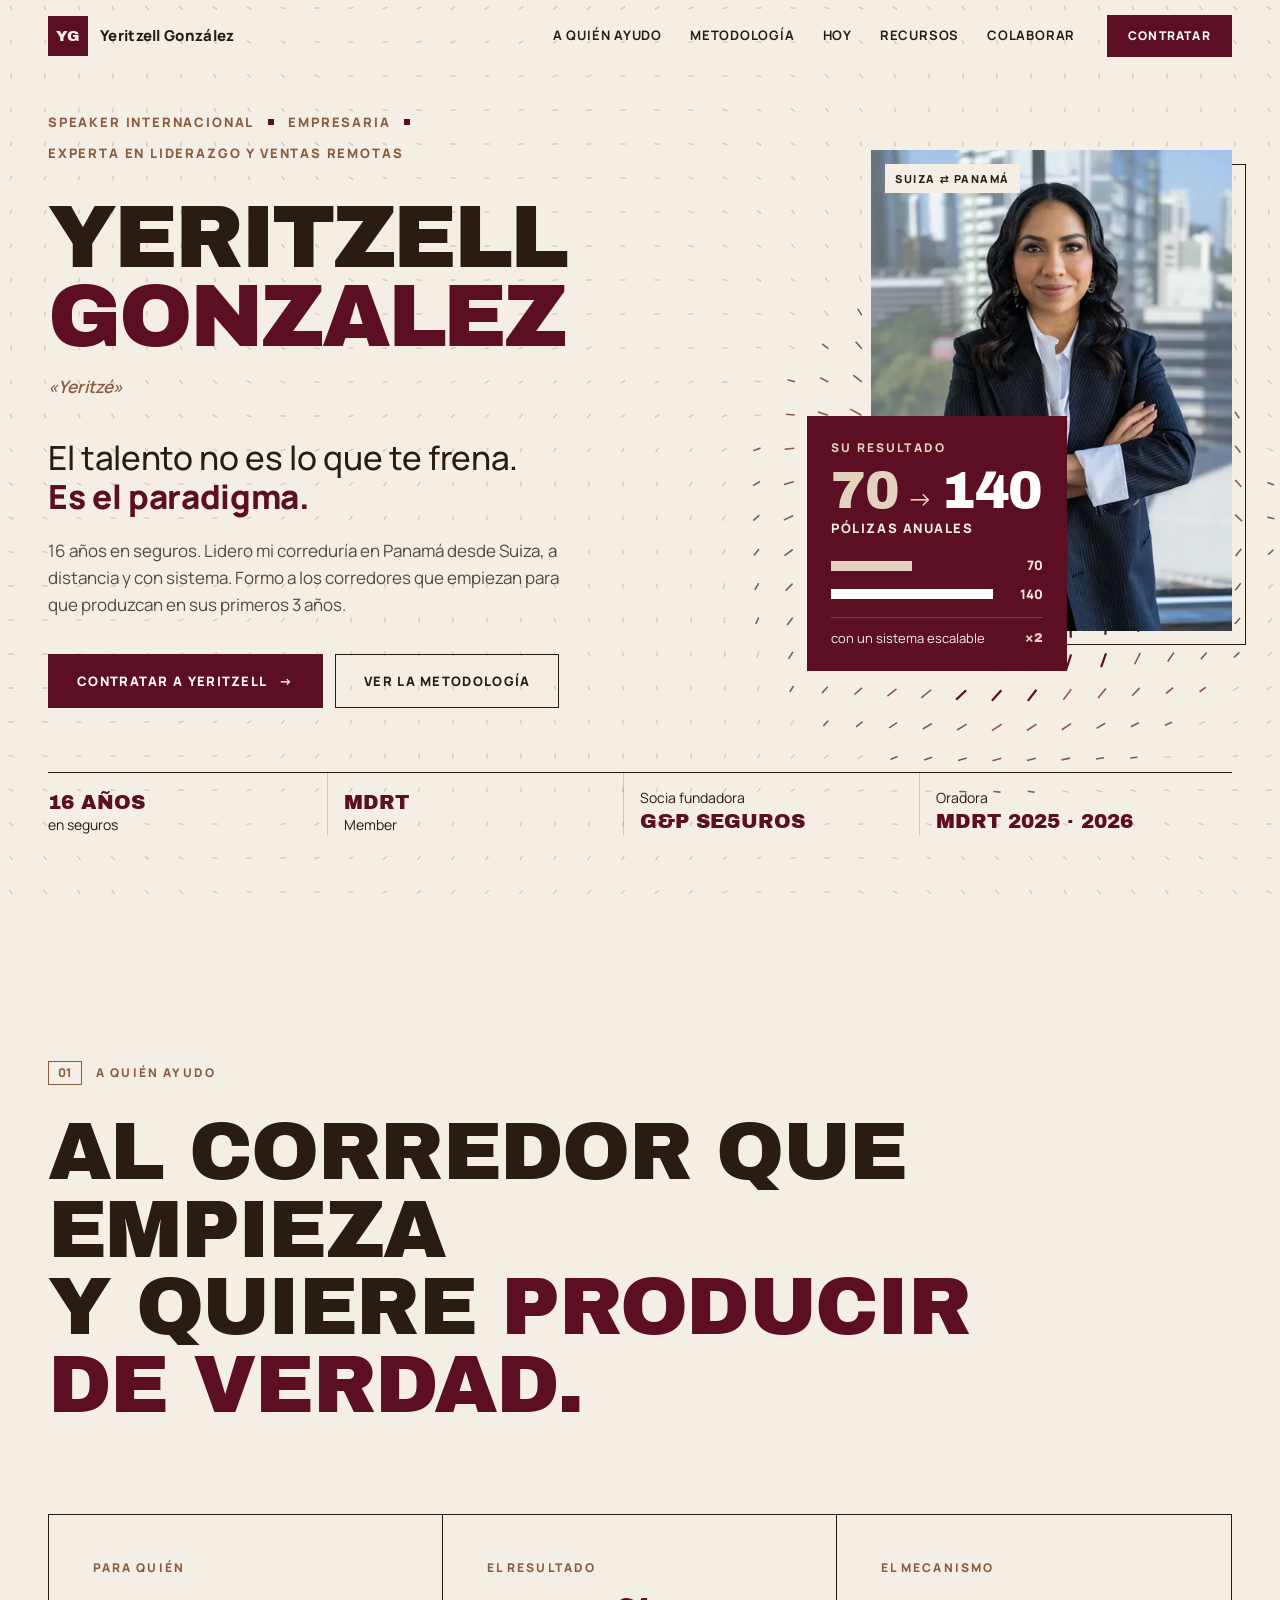
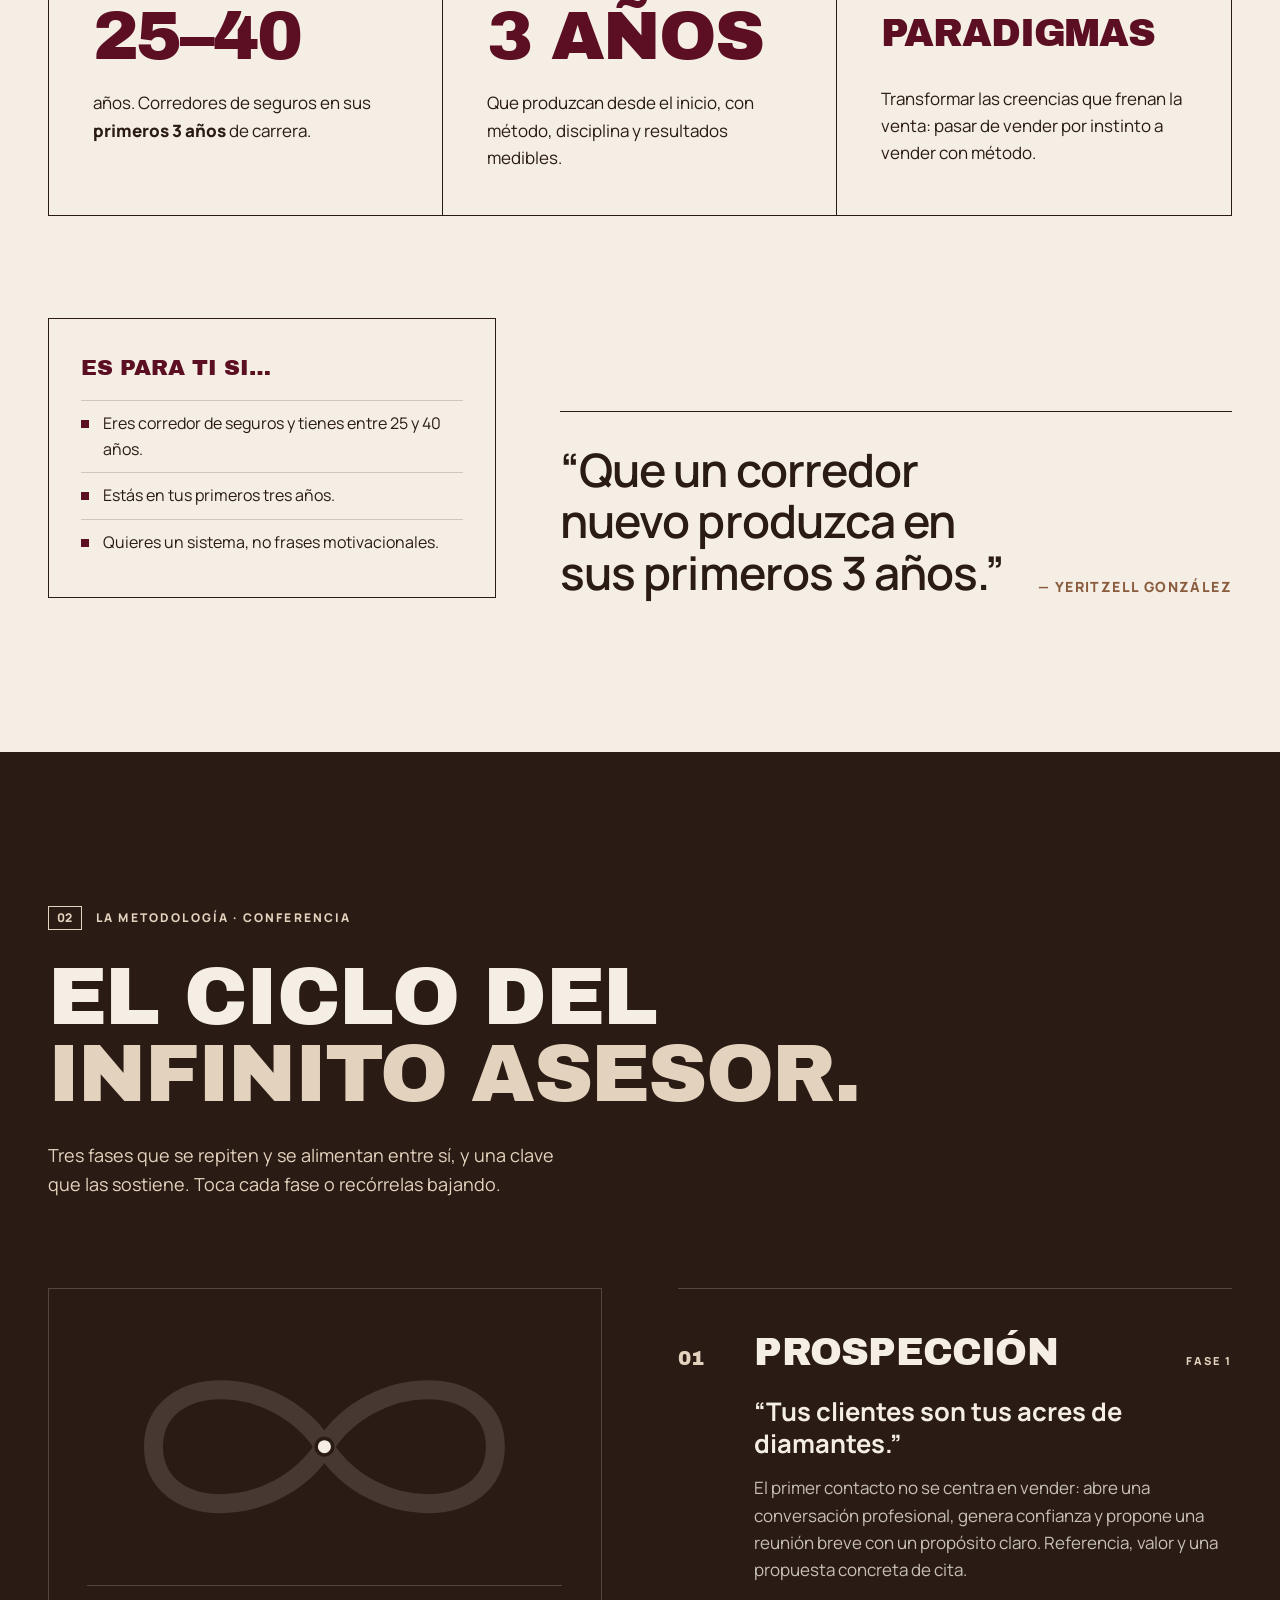
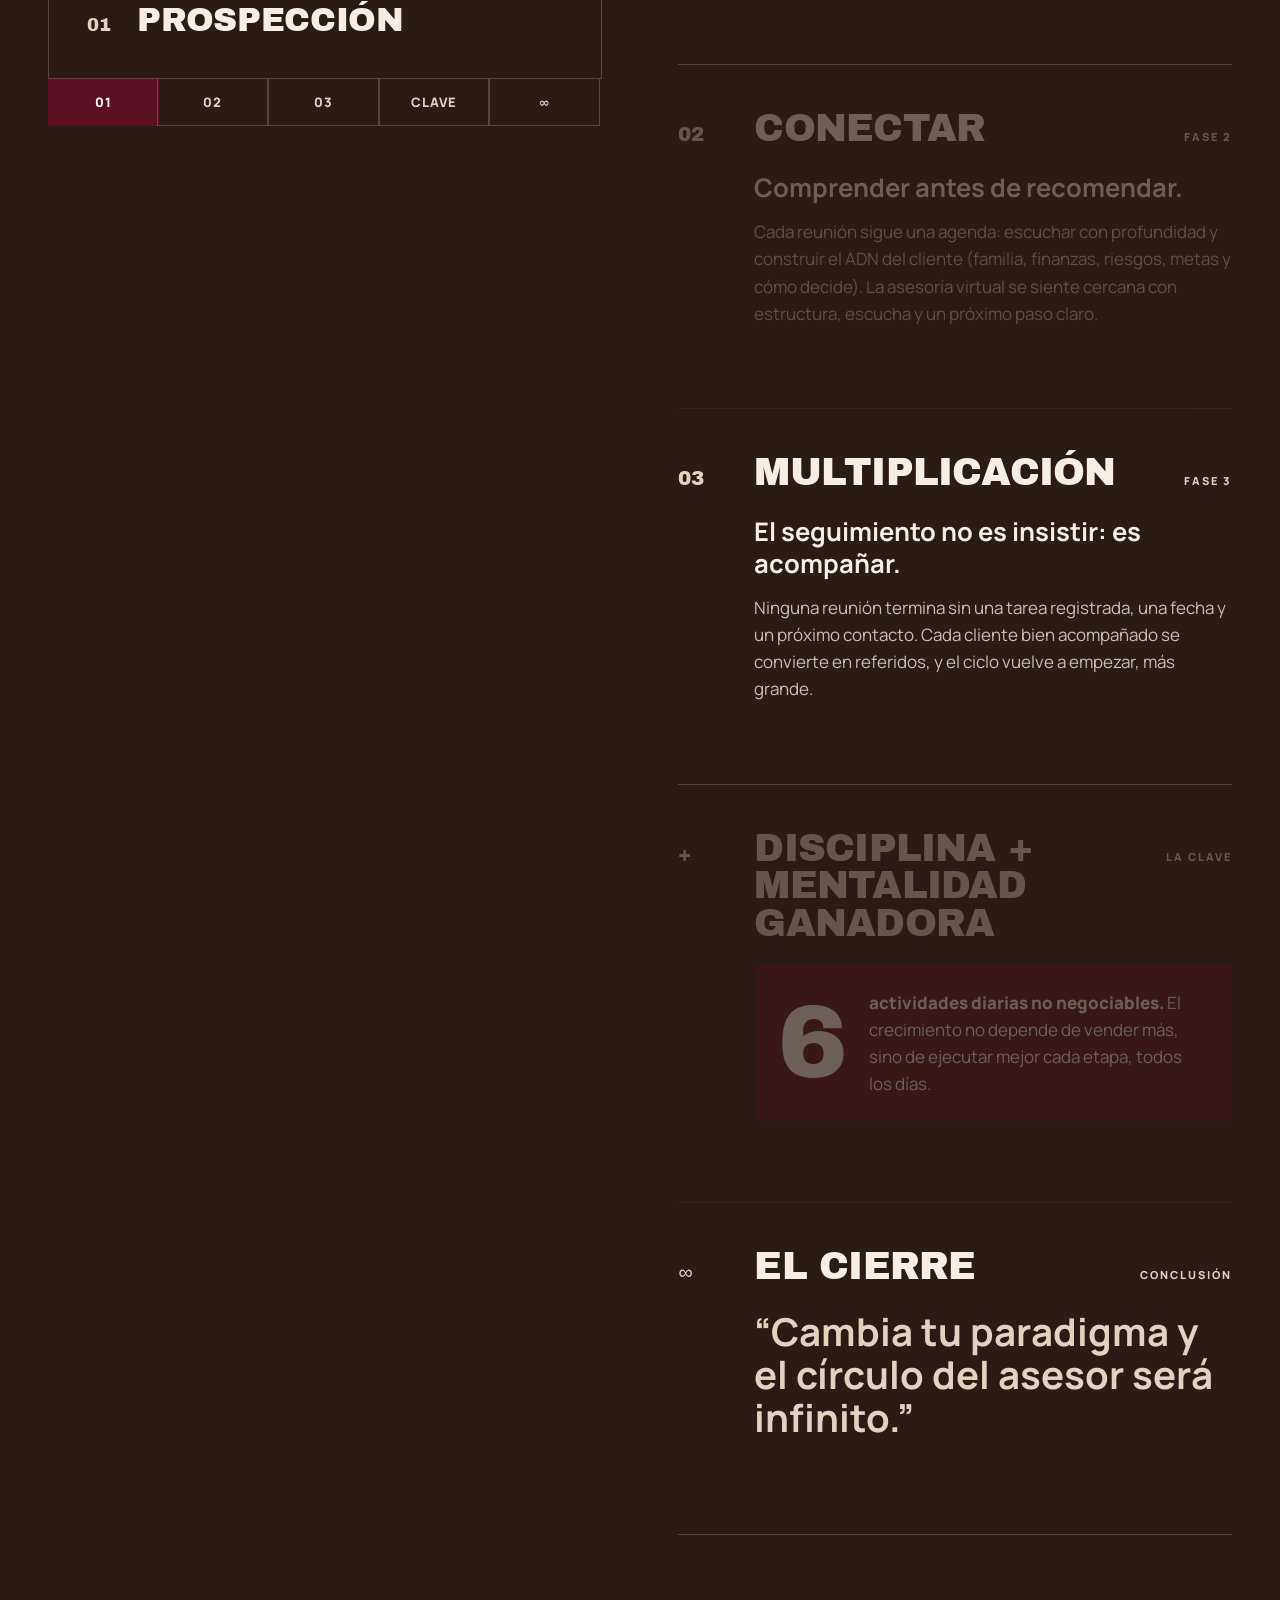
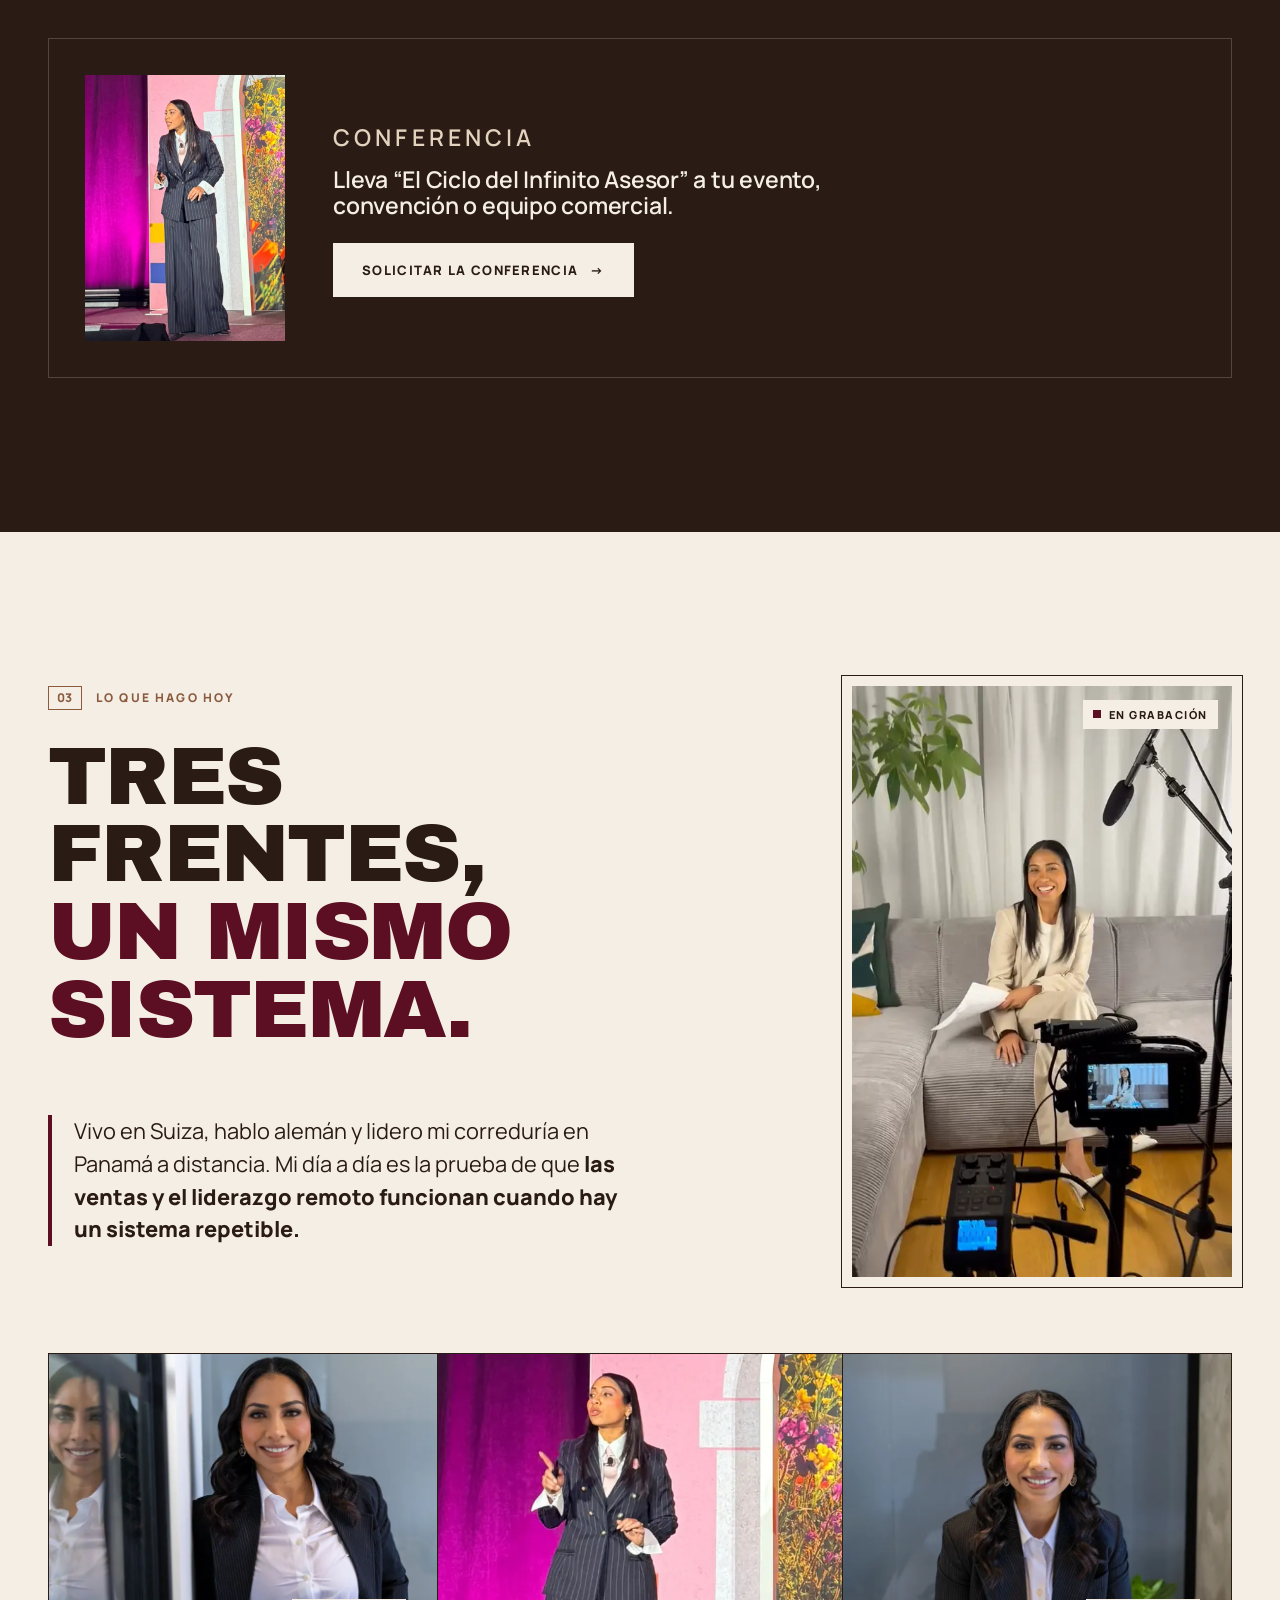
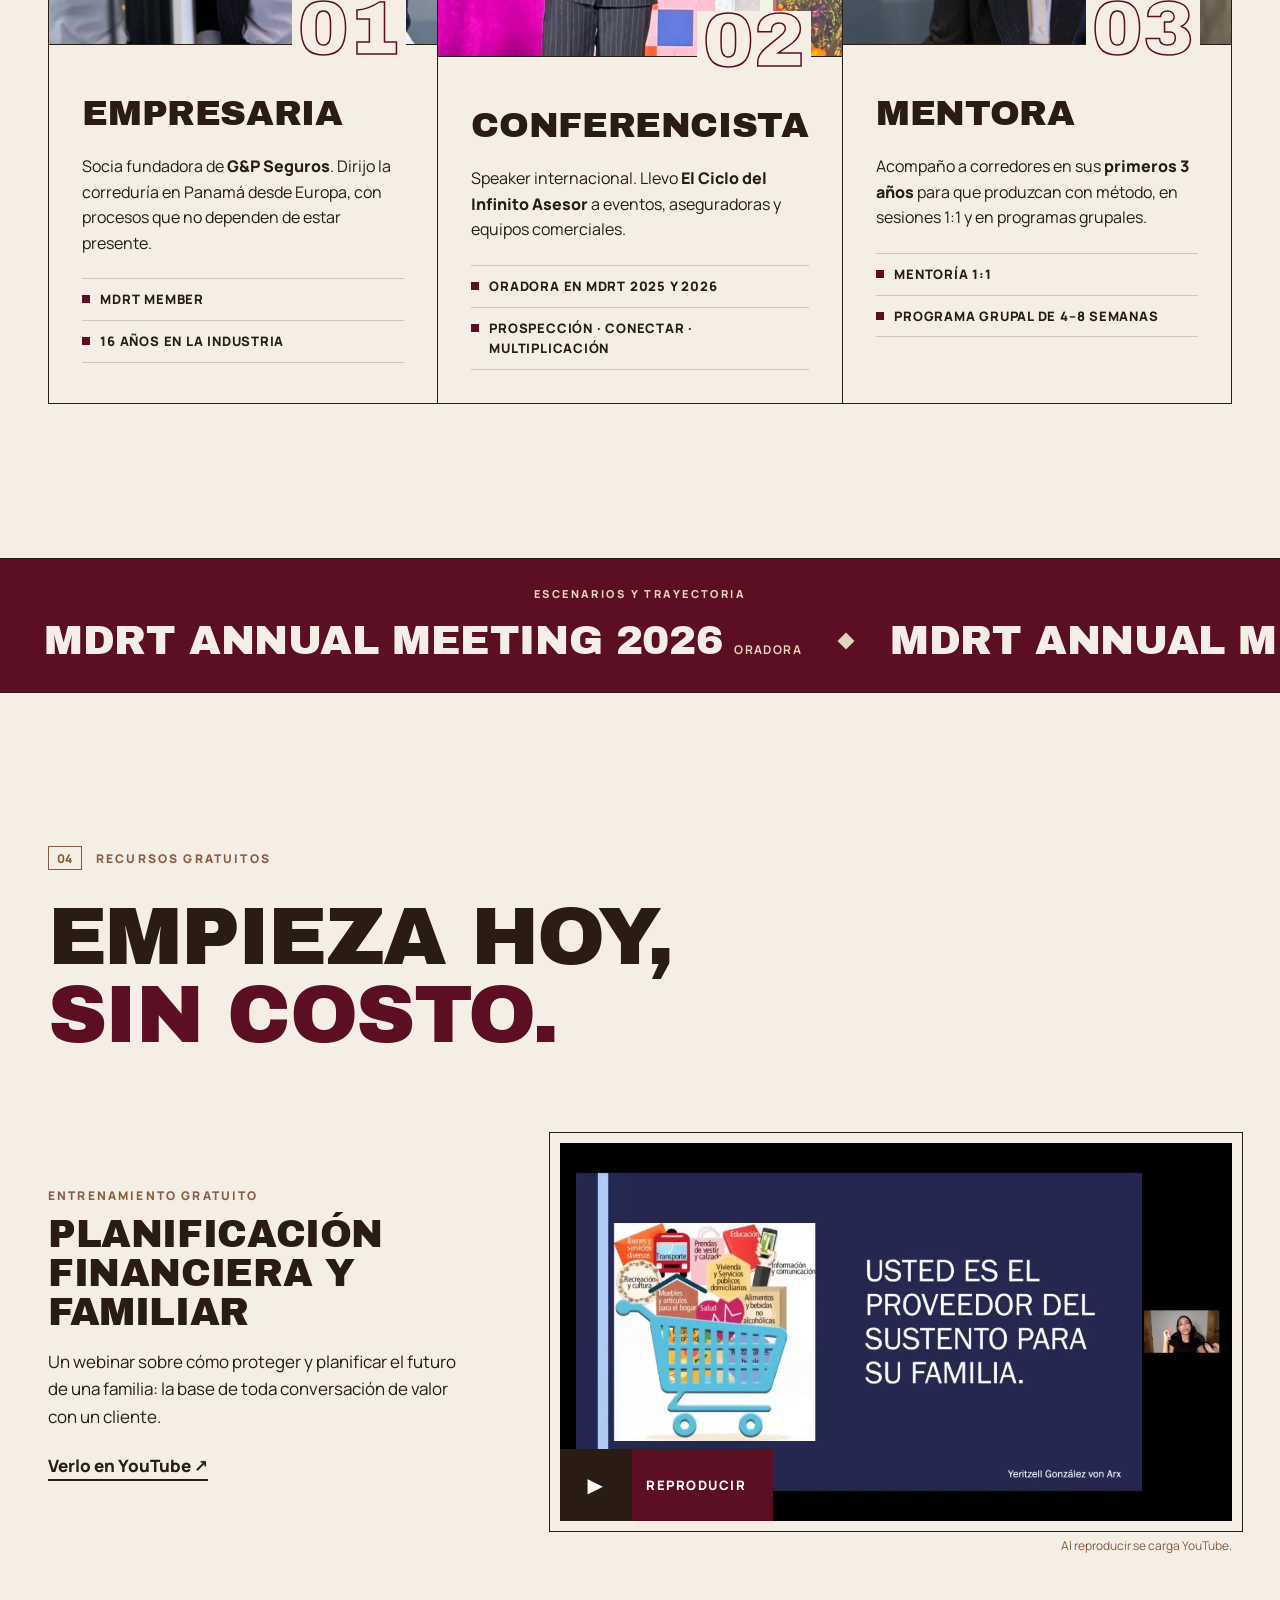
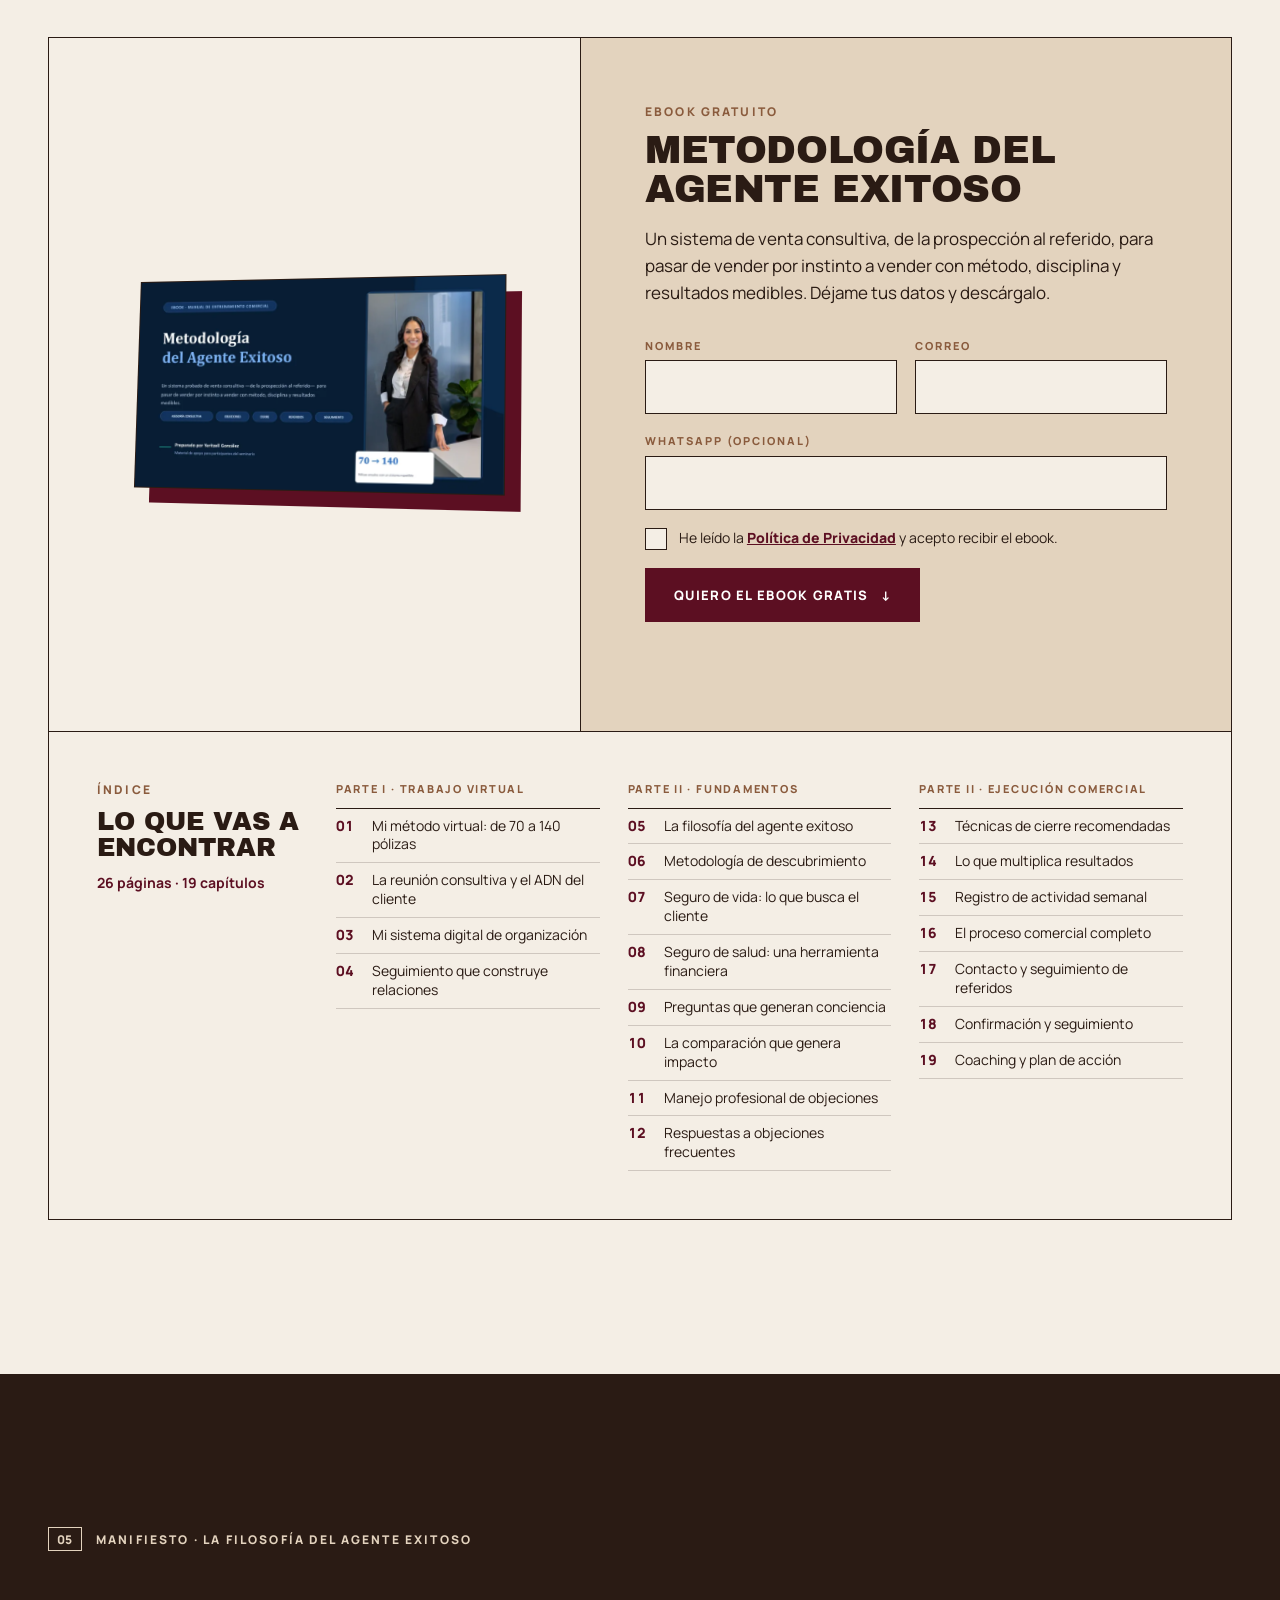
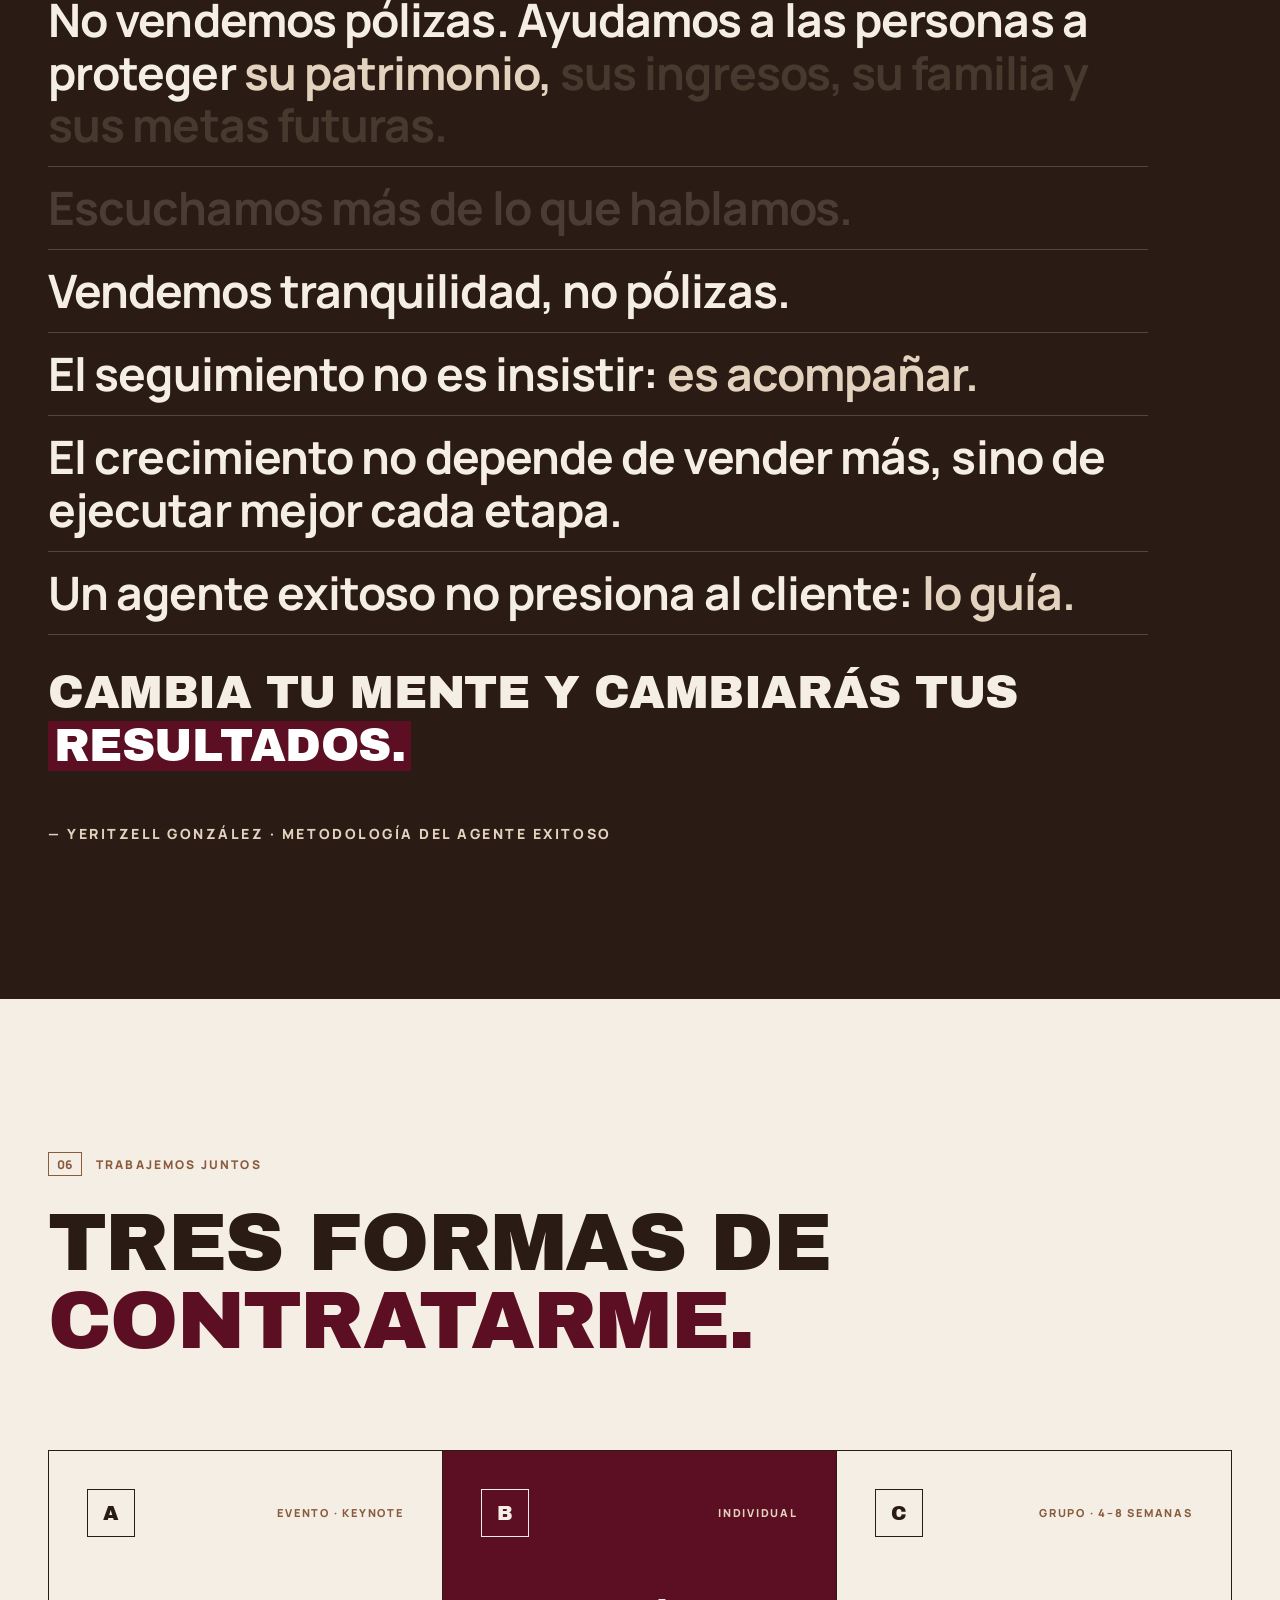
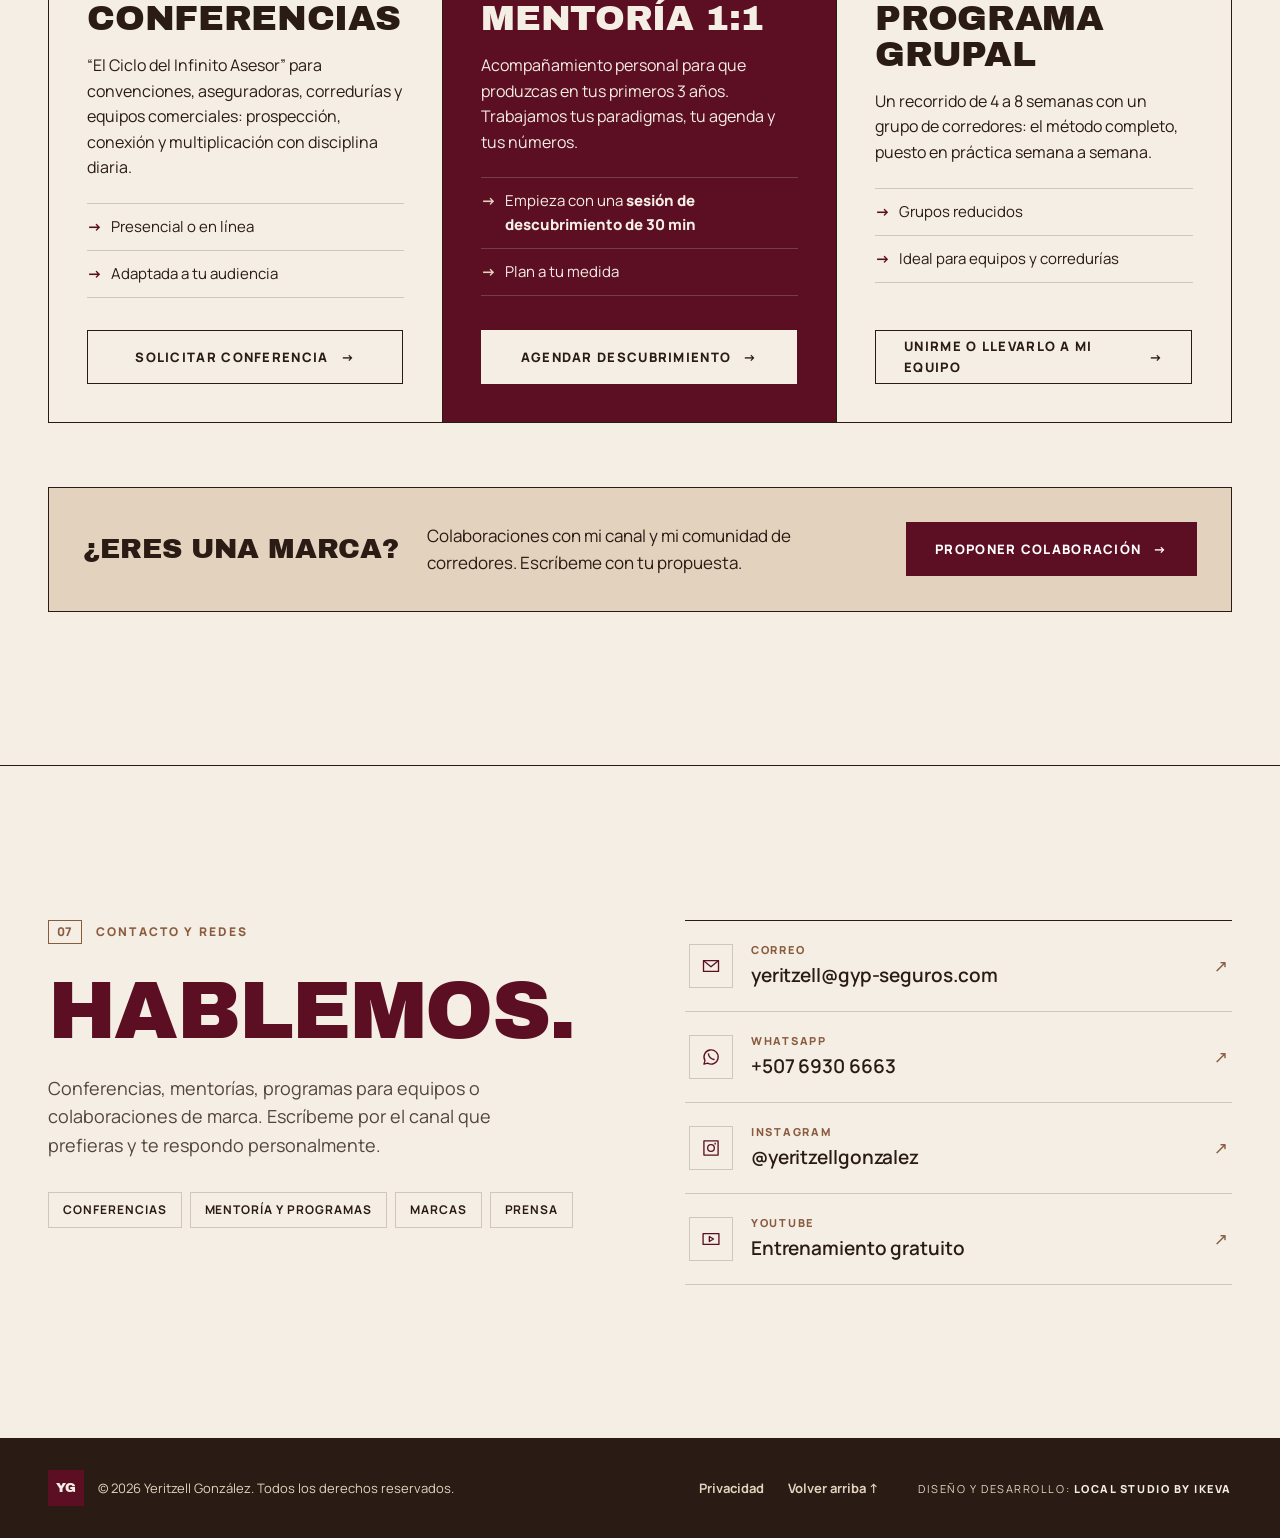
==== commit ad81b641: "Add files via upload" ====
--- a/index.html
+++ b/index.html
@@ -18,7 +18,7 @@
   <link rel="icon" href="data:image/svg+xml,%3Csvg xmlns='http://www.w3.org/2000/svg' viewBox='0 0 64 64'%3E%3Crect width='64' height='64' fill='%235C0F22'/%3E%3Ctext x='32' y='46' font-family='Arial Black,Arial' font-weight='900' font-size='40' text-anchor='middle' fill='%23F4EEE5'%3EY%3C/text%3E%3C/svg%3E">
   <link rel="preload" href="ArchivoBlack-Regular.woff2" as="font" type="font/woff2" crossorigin>
   <link rel="preload" href="Manrope-Variable.woff2" as="font" type="font/woff2" crossorigin>
-  <link rel="stylesheet" href="styles.css?v=20261025b">
+  <link rel="stylesheet" href="styles.css?v=20261025c">
   <script>document.documentElement.classList.add('js');</script>
   <script type="application/ld+json">
   {
@@ -81,8 +81,8 @@
               <span class="line line--2"><span class="line__in">González</span></span>
             </h1>
             <p class="hero__nick reveal">«Yeritzé»</p>
-            <p class="hero__promise reveal">Que un corredor nuevo <strong>produzca en sus primeros 3&nbsp;años.</strong></p>
-            <p class="hero__sub reveal">16 años en seguros. Lidero mi correduría en Panamá desde Suiza, a distancia y con sistema. Formo a los corredores que empiezan para que cambien los paradigmas que frenan su venta.</p>
+            <p class="hero__promise reveal">El talento no es lo que te frena. <strong>Es el paradigma.</strong></p>
+            <p class="hero__sub reveal">16 años en seguros. Lidero mi correduría en Panamá desde Suiza, a distancia y con sistema. Formo a los corredores que empiezan para que produzcan en sus primeros 3&nbsp;años.</p>
             <div class="hero__ctas reveal">
               <a href="#colaborar" class="btn btn--vino" data-magnetic>Contratar a Yeritzell <span class="btn__arrow">→</span></a>
               <a href="#metodo" class="btn btn--line" data-magnetic>Ver la metodología</a>
@@ -343,7 +343,6 @@
             <div class="book">
               <img src="ebook-portada.webp" alt="Portada del ebook Metodología del Agente Exitoso" width="960" height="540" loading="lazy">
             </div>
-            <ul class="ebook__facts"><li><b>26</b> páginas</li><li><b>19</b> capítulos</li><li><b>PDF</b> gratis</li></ul>
           </div>
           <div class="ebook__content">
             <p class="cell__tag">Ebook gratuito</p>
@@ -356,9 +355,50 @@
               </div>
               <label class="field-in"><span>WhatsApp (opcional)</span><input type="tel" name="whatsapp" autocomplete="tel" inputmode="tel"></label>
               <label class="check"><input type="checkbox" name="ok" required><span>He leído la <a href="privacidad.html">Política de Privacidad</a> y acepto recibir el ebook.</span></label>
-              <button type="submit" class="btn btn--vino" data-magnetic>Quiero el ebook <span class="btn__arrow">↓</span></button>
+              <button type="submit" class="btn btn--vino" data-magnetic>Quiero el ebook gratis <span class="btn__arrow">↓</span></button>
               <p class="form__msg" id="leadMsg" role="status" aria-live="polite"></p>
             </form>
+          </div>
+          <div class="toc">
+            <div class="toc__head">
+              <p class="cell__tag">Índice</p>
+              <p class="toc__t">Lo que vas a encontrar</p>
+              <p class="toc__meta">26 páginas · 19 capítulos</p>
+            </div>
+            <div class="toc__col">
+              <p class="toc__part">Parte I · Trabajo virtual</p>
+              <ol>
+                <li><span>01</span>Mi método virtual: de 70 a 140 pólizas</li>
+                <li><span>02</span>La reunión consultiva y el ADN del cliente</li>
+                <li><span>03</span>Mi sistema digital de organización</li>
+                <li><span>04</span>Seguimiento que construye relaciones</li>
+              </ol>
+            </div>
+            <div class="toc__col">
+              <p class="toc__part">Parte II · Fundamentos</p>
+              <ol>
+                <li><span>05</span>La filosofía del agente exitoso</li>
+                <li><span>06</span>Metodología de descubrimiento</li>
+                <li><span>07</span>Seguro de vida: lo que busca el cliente</li>
+                <li><span>08</span>Seguro de salud: una herramienta financiera</li>
+                <li><span>09</span>Preguntas que generan conciencia</li>
+                <li><span>10</span>La comparación que genera impacto</li>
+                <li><span>11</span>Manejo profesional de objeciones</li>
+                <li><span>12</span>Respuestas a objeciones frecuentes</li>
+              </ol>
+            </div>
+            <div class="toc__col">
+              <p class="toc__part">Parte II · Ejecución comercial</p>
+              <ol>
+                <li><span>13</span>Técnicas de cierre recomendadas</li>
+                <li><span>14</span>Lo que multiplica resultados</li>
+                <li><span>15</span>Registro de actividad semanal</li>
+                <li><span>16</span>El proceso comercial completo</li>
+                <li><span>17</span>Contacto y seguimiento de referidos</li>
+                <li><span>18</span>Confirmación y seguimiento</li>
+                <li><span>19</span>Coaching y plan de acción</li>
+              </ol>
+            </div>
           </div>
         </div>
       </div>
@@ -423,34 +463,51 @@
 
     <!-- ============ CONTACTO ============ -->
     <section class="sec contacto" id="contacto">
-      <div class="wrap">
-        <p class="kicker kicker--light"><span>07</span>Contacto y redes</p>
-        <h2 class="contacto__h">Hablemos.</h2>
-        <div class="contacto__ways">
-          <a class="contacto__mail" href="mailto:yeritzell@gyp-seguros.com" data-magnetic>yeritzell@gyp-seguros.com <span>↗</span></a>
-          <a class="contacto__wa" href="https://wa.me/50769306663" target="_blank" rel="noopener">WhatsApp +507 6930 6663 <span>↗</span></a>
-        </div>
-
-        <div class="intents">
-          <a href="mailto:yeritzell@gyp-seguros.com?subject=Conferencias%20y%20eventos"><small>Eventos</small>Conferencias<span>→</span></a>
-          <a href="mailto:yeritzell@gyp-seguros.com?subject=Mentor%C3%ADa%20y%20programas"><small>Corredores</small>Mentoría y programas<span>→</span></a>
-          <a href="mailto:yeritzell@gyp-seguros.com?subject=Colaboraci%C3%B3n%20de%20marca"><small>Marcas</small>Colaboraciones<span>→</span></a>
-          <a href="mailto:yeritzell@gyp-seguros.com?subject=Prensa%20y%20entrevistas"><small>Medios</small>Prensa<span>→</span></a>
-        </div>
-
-        <div class="socials" id="socials">
-          <a href="https://www.youtube.com/watch?v=BB-jb_EY4y0" target="_blank" rel="noopener">YouTube · Entrenamiento</a>
-        </div>
+      <div class="wrap contacto__grid">
+        <div class="contacto__intro reveal">
+          <p class="kicker"><span>07</span>Contacto y redes</p>
+          <h2 class="h2">Hablemos.</h2>
+          <p class="contacto__lead">Conferencias, mentorías, programas para equipos o colaboraciones de marca. Escríbeme por el canal que prefieras y te respondo personalmente.</p>
+          <div class="contacto__topics">
+            <a href="mailto:yeritzell@gyp-seguros.com?subject=Conferencias%20y%20eventos">Conferencias</a>
+            <a href="mailto:yeritzell@gyp-seguros.com?subject=Mentor%C3%ADa%20y%20programas">Mentoría y programas</a>
+            <a href="mailto:yeritzell@gyp-seguros.com?subject=Colaboraci%C3%B3n%20de%20marca">Marcas</a>
+            <a href="mailto:yeritzell@gyp-seguros.com?subject=Prensa%20y%20entrevistas">Prensa</a>
+          </div>
+        </div>
+
+        <ul class="channels reveal" id="channels">
+          <li><a class="channel" href="mailto:yeritzell@gyp-seguros.com">
+            <span class="channel__ico" aria-hidden="true"><svg viewBox="0 0 24 24"><path d="M3 5.5h18v13H3z"/><path d="M3.5 6l8.5 7 8.5-7"/></svg></span>
+            <span class="channel__txt"><small>Correo</small>yeritzell@gyp-seguros.com</span><span class="channel__go" aria-hidden="true">↗</span></a></li>
+          <li><a class="channel" href="https://wa.me/50769306663" target="_blank" rel="noopener">
+            <span class="channel__ico" aria-hidden="true"><svg viewBox="0 0 24 24"><path d="M3.5 20.5l1.3-4.2A8.5 8.5 0 1 1 8 19.4z"/><path d="M9 8.5c.4 2.9 3 5.6 6.5 6.5"/></svg></span>
+            <span class="channel__txt"><small>WhatsApp</small>+507 6930 6663</span><span class="channel__go" aria-hidden="true">↗</span></a></li>
+          <li data-social="linkedin" hidden><a class="channel" href="#" target="_blank" rel="noopener">
+            <span class="channel__ico" aria-hidden="true"><svg viewBox="0 0 24 24"><path d="M3 3h18v18H3z"/><path d="M7.5 10.5v6M7.5 7.5v.5M11 16.5v-6M11 13c0-1.6 1-2.5 2.4-2.5s2.1.9 2.1 2.5v3.5"/></svg></span>
+            <span class="channel__txt"><small>LinkedIn</small>Yeritzell González</span><span class="channel__go" aria-hidden="true">↗</span></a></li>
+          <li data-social="instagram" hidden><a class="channel" href="#" target="_blank" rel="noopener">
+            <span class="channel__ico" aria-hidden="true"><svg viewBox="0 0 24 24"><path d="M3.5 3.5h17v17h-17z"/><circle cx="12" cy="12" r="4"/><path d="M17 6.5v.5"/></svg></span>
+            <span class="channel__txt"><small>Instagram</small>@yeritzellgonzalez</span><span class="channel__go" aria-hidden="true">↗</span></a></li>
+          <li><a class="channel" href="https://www.youtube.com/watch?v=BB-jb_EY4y0" target="_blank" rel="noopener">
+            <span class="channel__ico" aria-hidden="true"><svg viewBox="0 0 24 24"><path d="M2.5 5.5h19v13h-19z"/><path d="M10 9v6l5-3z"/></svg></span>
+            <span class="channel__txt"><small>YouTube</small>Entrenamiento gratuito</span><span class="channel__go" aria-hidden="true">↗</span></a></li>
+        </ul>
       </div>
     </section>
   </main>
 
   <footer class="foot">
     <div class="wrap foot__in">
-      <span class="foot__mark">YG</span>
-      <p>© <span id="year">2026</span> Yeritzell González</p>
-      <a href="privacidad.html">Privacidad</a>
-      <a href="#top">Volver arriba ↑</a>
+      <div class="foot__brand">
+        <span class="foot__mark">YG</span>
+        <p>© <span id="year">2026</span> Yeritzell González. Todos los derechos reservados.</p>
+      </div>
+      <nav class="foot__links" aria-label="Pie de página">
+        <a href="privacidad.html">Privacidad</a>
+        <a href="#top">Volver arriba ↑</a>
+      </nav>
+      <p class="foot__credit">Diseño y desarrollo: <strong>LOCAL STUDIO by IKEVA</strong></p>
     </div>
   </footer>
 
@@ -458,7 +515,7 @@
     <svg viewBox="0 0 24 24" width="24" height="24" aria-hidden="true"><path fill="none" stroke="currentColor" stroke-width="1.8" stroke-linejoin="round" d="M3.5 20.5l1.3-4.2A8.5 8.5 0 1 1 8 19.4z"/><path fill="currentColor" d="M9 7.6c.3-.1.6 0 .7.3l.7 1.6c.1.3 0 .5-.2.7l-.5.5c.6 1.2 1.6 2.2 2.8 2.8l.5-.5c.2-.2.5-.3.7-.2l1.6.7c.3.1.4.4.3.7-.3 1-1.2 1.6-2.2 1.4-2.8-.6-5-2.8-5.6-5.6-.2-1 .4-1.9 1.2-2.4z"/></svg>
   </a>
 
-  <script defer src="manifest.js?v=20261025b"></script>
-  <script defer src="main.js?v=20261025b"></script>
+  <script defer src="manifest.js?v=20261025c"></script>
+  <script defer src="main.js?v=20261025c"></script>
 </body>
 </html>
--- a/styles.css
+++ b/styles.css
@@ -235,7 +235,7 @@
   font-size: clamp(24px, 2.6vw, 36px); line-height: 1.18; font-weight: 500;
   letter-spacing: -.01em; max-width: 620px;
 }
-.hero__promise strong { color: var(--vino); }
+.hero__promise strong { color: var(--vino); white-space: nowrap; }
 .hero__sub { margin-top: 20px; max-width: 540px; color: rgba(42, 27, 20, .78); }
 .hero__ctas { display: flex; flex-wrap: wrap; gap: 12px; margin-top: 36px; }
 
@@ -501,41 +501,42 @@
 .brands__d { max-width: 520px; }
 
 /* ---------- Contacto ---------- */
-.contacto { background: var(--vino); color: var(--hueso); }
-.contacto__h { font-family: var(--f-display); font-weight: 400; font-size: clamp(52px, 12.6vw, 200px); line-height: .82; letter-spacing: -.04em; text-transform: uppercase; margin: 0 0 32px; }
-.contacto__mail {
-  display: inline-flex; gap: 16px; align-items: baseline;
-  font-size: clamp(20px, 3.2vw, 46px); font-weight: 700; letter-spacing: -.01em;
-  text-decoration: none; border-bottom: 3px solid var(--hueso); padding-bottom: 6px;
-  word-break: break-all; transition: color .3s, border-color .3s;
-}
-.contacto__mail:hover { color: var(--arena); border-color: var(--arena); }
-.intents { display: grid; grid-template-columns: repeat(4, 1fr); margin-top: clamp(56px, 7vw, 96px); border-top: 1.5px solid var(--hueso); }
-.intents a {
-  position: relative; display: flex; flex-direction: column; gap: 6px; padding: 22px 48px 24px 0; text-decoration: none;
-  font-family: var(--f-display); font-size: clamp(20px, 1.8vw, 26px); line-height: 1.05; text-transform: uppercase;
-  border-right: 1px solid var(--line-light); margin-right: 20px;
-}
-.intents a:last-child { border-right: 0; }
-.intents small { font-family: var(--f-body); font-size: 11px; font-weight: 800; letter-spacing: .18em; color: var(--arena); }
-.intents a span { position: absolute; right: 20px; top: 22px; font-family: var(--f-body); transition: transform .35s var(--ease); }
-.intents a:hover { color: var(--arena); }
-.intents a:hover span { transform: translateX(6px); }
-.socials { display: flex; flex-wrap: wrap; gap: 10px; margin-top: 48px; }
-.socials a {
-  display: inline-flex; align-items: center; height: 44px; padding: 0 18px;
-  border: 1.5px solid var(--hueso); text-decoration: none;
-  font-size: 12px; font-weight: 800; letter-spacing: .12em; text-transform: uppercase;
-  transition: background-color .3s, color .3s;
-}
-.socials a:hover { background: var(--hueso); color: var(--vino); }
-
-.foot { background: var(--espresso); color: var(--arena); padding: 28px 0; font-size: 14px; }
-.foot__in { display: flex; align-items: center; gap: 20px; }
-.foot__in p { margin-right: auto; }
-.foot__mark { display: grid; place-items: center; width: 36px; height: 36px; background: var(--vino); color: var(--hueso); font-family: var(--f-display); font-size: 13px; }
-.foot a { text-decoration: none; font-weight: 700; }
-.foot a:hover { color: var(--hueso); }
+.contacto { border-top: 1.5px solid var(--espresso); }
+.contacto__grid { display: grid; grid-template-columns: 1fr 1fr; gap: clamp(40px, 7vw, 120px); align-items: start; }
+.contacto .h2 { color: var(--vino); }
+.contacto__lead { margin-top: 24px; max-width: 460px; font-size: 18px; color: rgba(42, 27, 20, .8); }
+.contacto__topics { display: flex; flex-wrap: wrap; gap: 8px; margin-top: 32px; }
+.contacto__topics a {
+  display: inline-flex; align-items: center; height: 36px; padding: 0 14px;
+  border: 1px solid var(--line); background: var(--hueso); text-decoration: none;
+  font-size: 12px; font-weight: 700; letter-spacing: .08em; text-transform: uppercase;
+  transition: border-color .3s, color .3s;
+}
+.contacto__topics a:hover { border-color: var(--vino); color: var(--vino); }
+.channels { border-top: 1.5px solid var(--espresso); background: var(--hueso); }
+.channels li { border-bottom: 1px solid var(--line); }
+.channel {
+  display: grid; grid-template-columns: 44px 1fr auto; align-items: center; gap: 18px;
+  padding: 20px 4px; text-decoration: none; background: transparent;
+  transition: background-color .35s var(--ease), padding .35s var(--ease);
+}
+.channel__ico { display: grid; place-items: center; width: 44px; height: 44px; border: 1px solid var(--line); background: var(--hueso); transition: background-color .35s, border-color .35s; }
+.channel__ico svg { width: 20px; height: 20px; fill: none; stroke: var(--vino); stroke-width: 1.6; stroke-linejoin: round; stroke-linecap: square; transition: stroke .35s; }
+.channel__txt { display: grid; gap: 2px; font-size: clamp(16px, 1.5vw, 19px); font-weight: 600; letter-spacing: -.005em; word-break: break-word; }
+.channel__txt small { font-size: 11px; font-weight: 800; letter-spacing: .16em; text-transform: uppercase; color: var(--cuero); }
+.channel__go { color: var(--cuero); transition: transform .35s var(--ease), color .35s; }
+.channel:hover { background: var(--hueso); padding-left: 12px; }
+.channel:hover .channel__ico { background: var(--vino); border-color: var(--vino); }
+.channel:hover .channel__ico svg { stroke: var(--hueso); }
+.channel:hover .channel__go { color: var(--vino); transform: translate(3px, -3px); }
+
+/* ---------- Índice del ebook ---------- */
+.toc { grid-column: 1 / -1; display: grid; grid-template-columns: .8fr 1fr 1fr 1fr; gap: 28px; padding: clamp(28px, 4vw, 48px); border-top: 1.5px solid var(--espresso); background: var(--hueso); }
+.toc__t { font-family: var(--f-display); font-size: clamp(22px, 2vw, 30px); line-height: 1; text-transform: uppercase; margin: 10px 0 12px; }
+.toc__meta { font-size: 14px; font-weight: 700; color: var(--vino); }
+.toc__part { font-size: 11px; font-weight: 800; letter-spacing: .16em; text-transform: uppercase; color: var(--cuero); padding-bottom: 10px; border-bottom: 1.5px solid var(--espresso); }
+.toc ol li { display: grid; grid-template-columns: 30px 1fr; gap: 6px; padding: 8px 0; border-bottom: 1px solid var(--line); font-size: 14px; line-height: 1.35; }
+.toc ol li span { font-weight: 800; color: var(--vino); font-variant-numeric: tabular-nums; }
 
 /* ---------- Añadidos: fotos, reel, ebook, WhatsApp ---------- */
 .ayuda__para { display: grid; grid-template-columns: .8fr 1.2fr; gap: clamp(28px, 5vw, 72px); margin-top: clamp(56px, 8vw, 110px); align-items: end; }
@@ -580,10 +581,17 @@
 .form__msg.is-ok { display: grid; gap: 10px; }
 .form__msg.is-ok a.wa { color: var(--arena); }
 
-.contacto__ways { display: flex; flex-wrap: wrap; gap: 18px 48px; align-items: baseline; }
-.contacto__wa { font-size: clamp(16px, 1.6vw, 22px); font-weight: 700; text-decoration: none; border-bottom: 2px solid var(--arena); color: var(--arena); padding-bottom: 4px; }
-.contacto__wa:hover { color: var(--hueso); border-color: var(--hueso); }
-.foot__in a { white-space: nowrap; }
+
+
+.foot { background: var(--espresso); color: var(--arena); padding: 32px 0; font-size: 13px; }
+.foot__in { display: grid; grid-template-columns: 1fr auto auto; align-items: center; gap: 16px 40px; }
+.foot__brand { display: flex; align-items: center; gap: 14px; }
+.foot__mark { display: grid; place-items: center; width: 36px; height: 36px; flex: none; background: var(--vino); color: var(--hueso); font-family: var(--f-display); font-size: 13px; }
+.foot__links { display: flex; gap: 24px; }
+.foot a { text-decoration: none; font-weight: 700; white-space: nowrap; }
+.foot a:hover { color: var(--hueso); }
+.foot__credit { font-size: 11px; letter-spacing: .14em; text-transform: uppercase; }
+.foot__credit strong { color: var(--hueso); font-weight: 800; }
 
 .wa-float {
   position: fixed; right: 16px; bottom: 16px; z-index: 40;
@@ -709,3 +717,16 @@
   .metodo__cta { grid-template-columns: 1fr; }
   .metodo__cta img { aspect-ratio: 16 / 10; }
 }
+
+/* ---------- Responsive: índice, contacto, pie ---------- */
+@media (max-width: 1100px) {
+  .toc { grid-template-columns: 1fr 1fr; }
+  .toc__head { grid-column: 1 / -1; }
+  .foot__in { grid-template-columns: 1fr auto; }
+  .foot__credit { grid-column: 1 / -1; }
+}
+@media (max-width: 860px) {
+  .contacto__grid { grid-template-columns: 1fr; }
+  .toc { grid-template-columns: 1fr; }
+  .foot__in { grid-template-columns: 1fr; }
+}
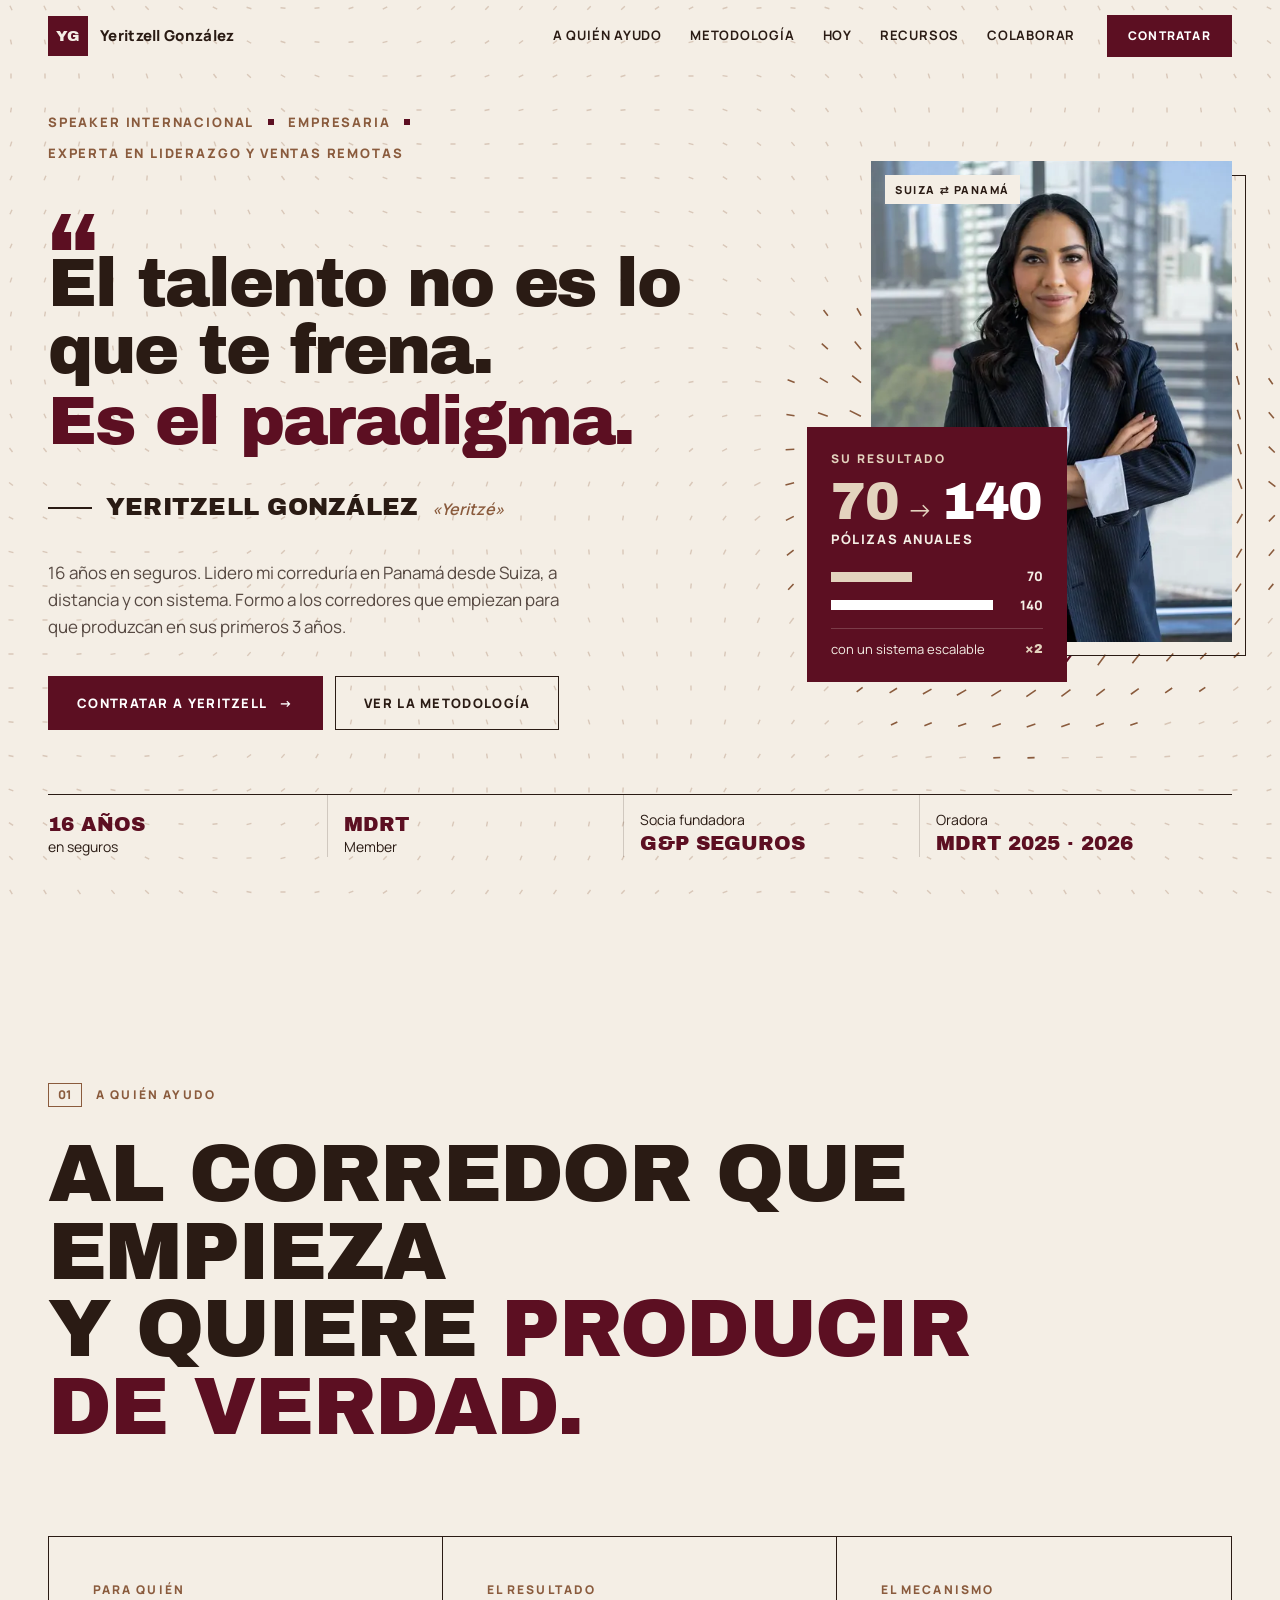
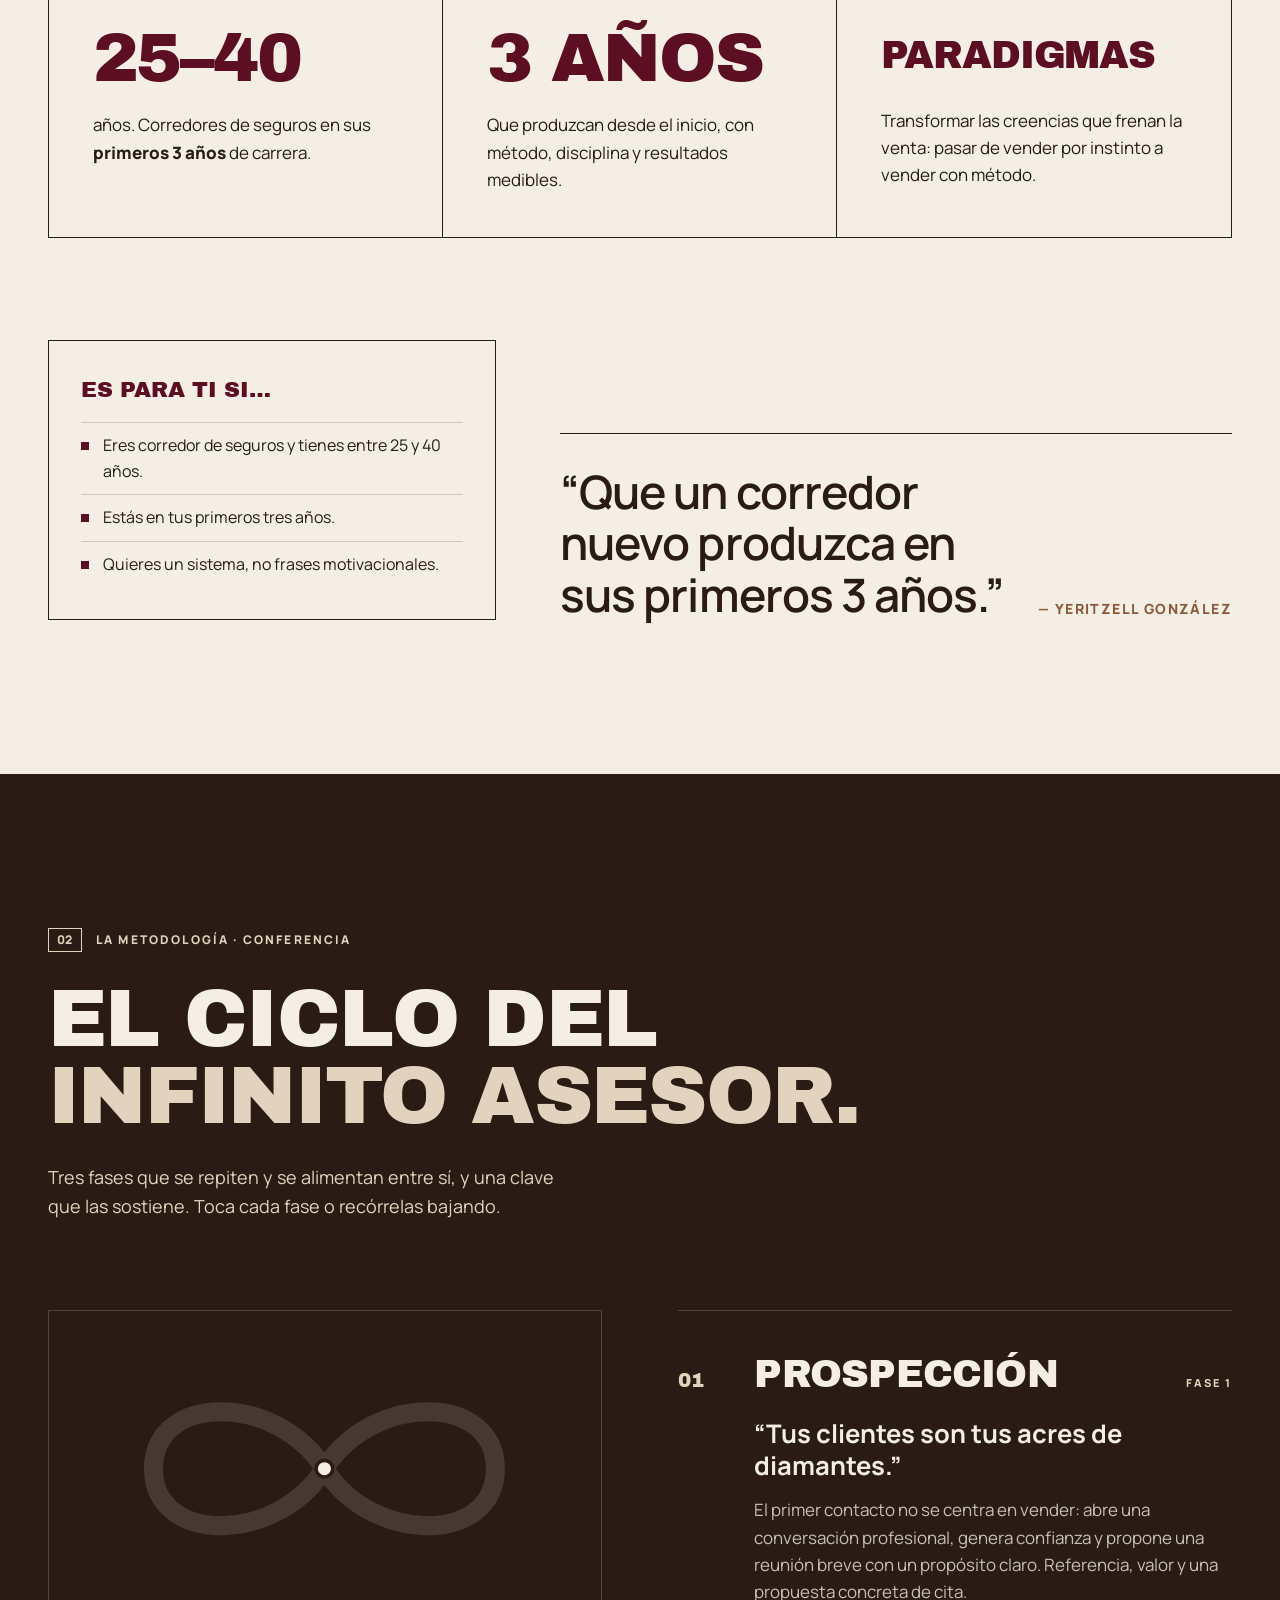
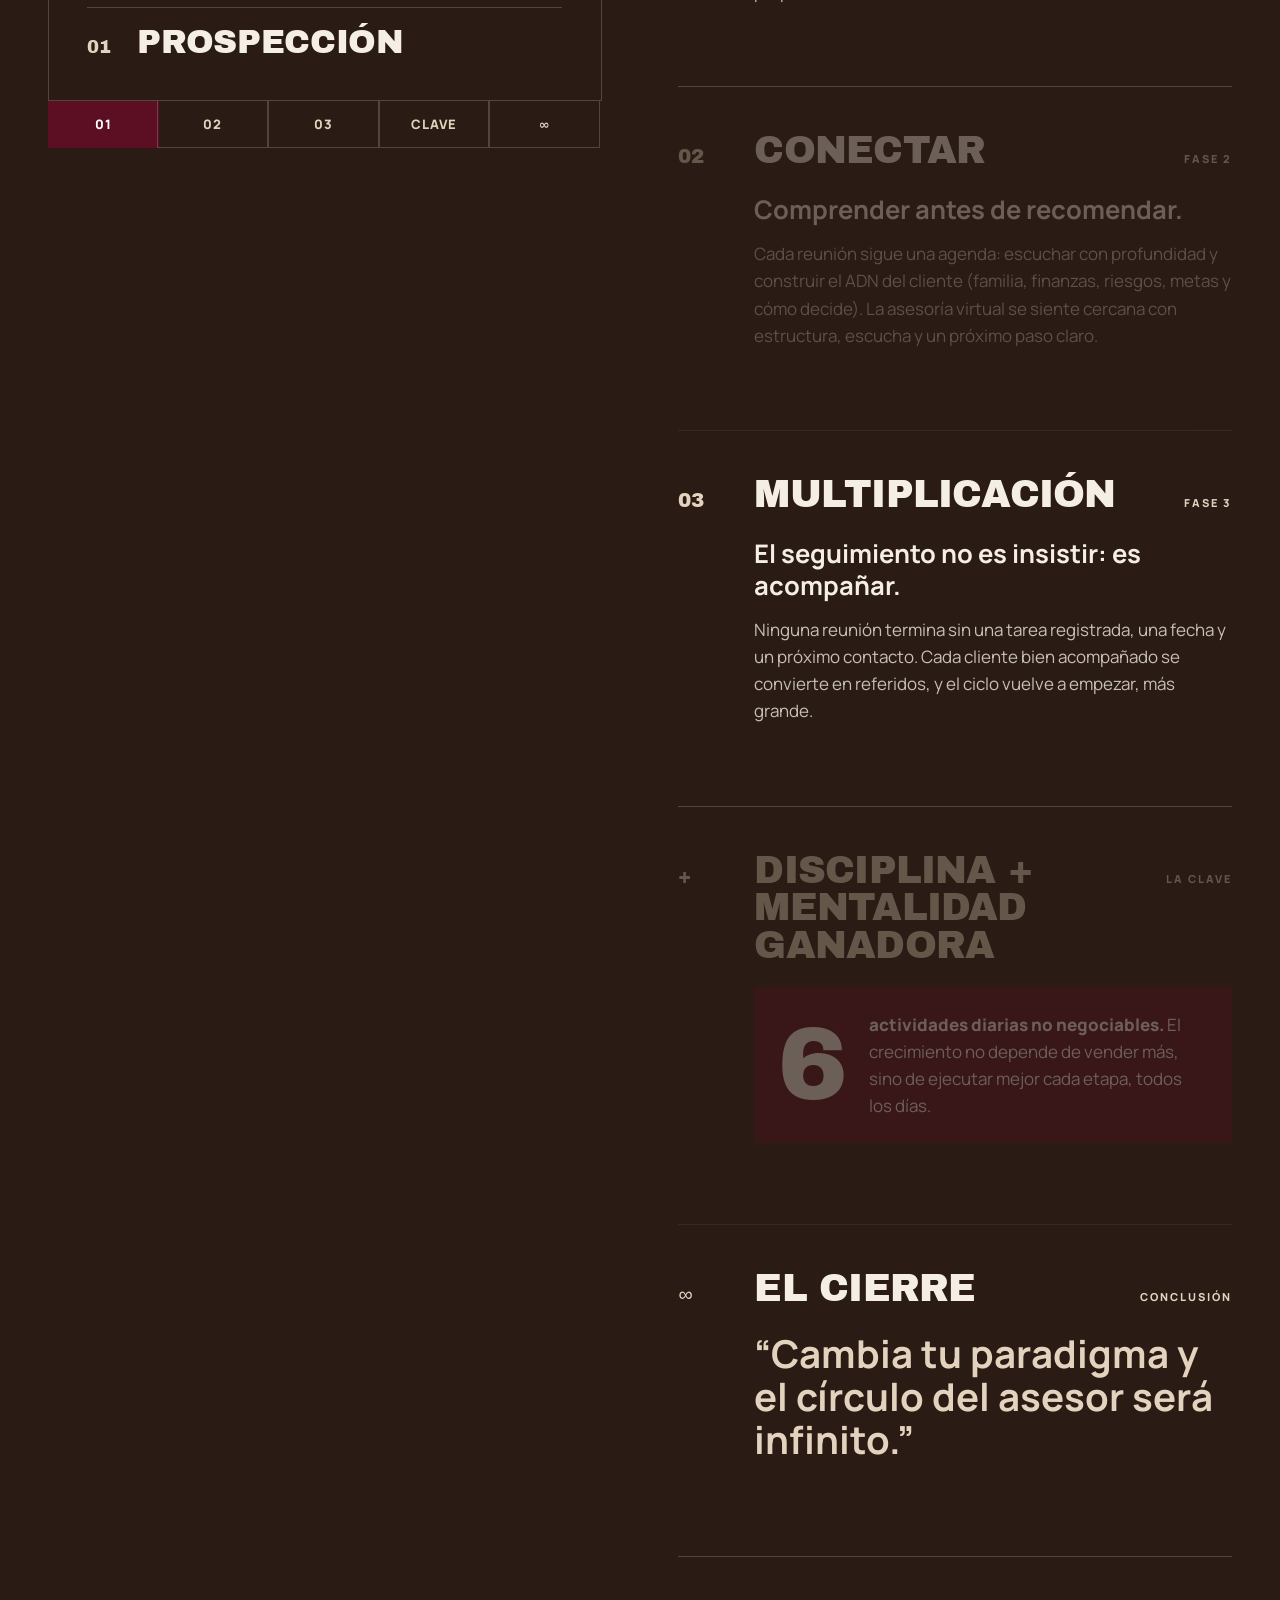
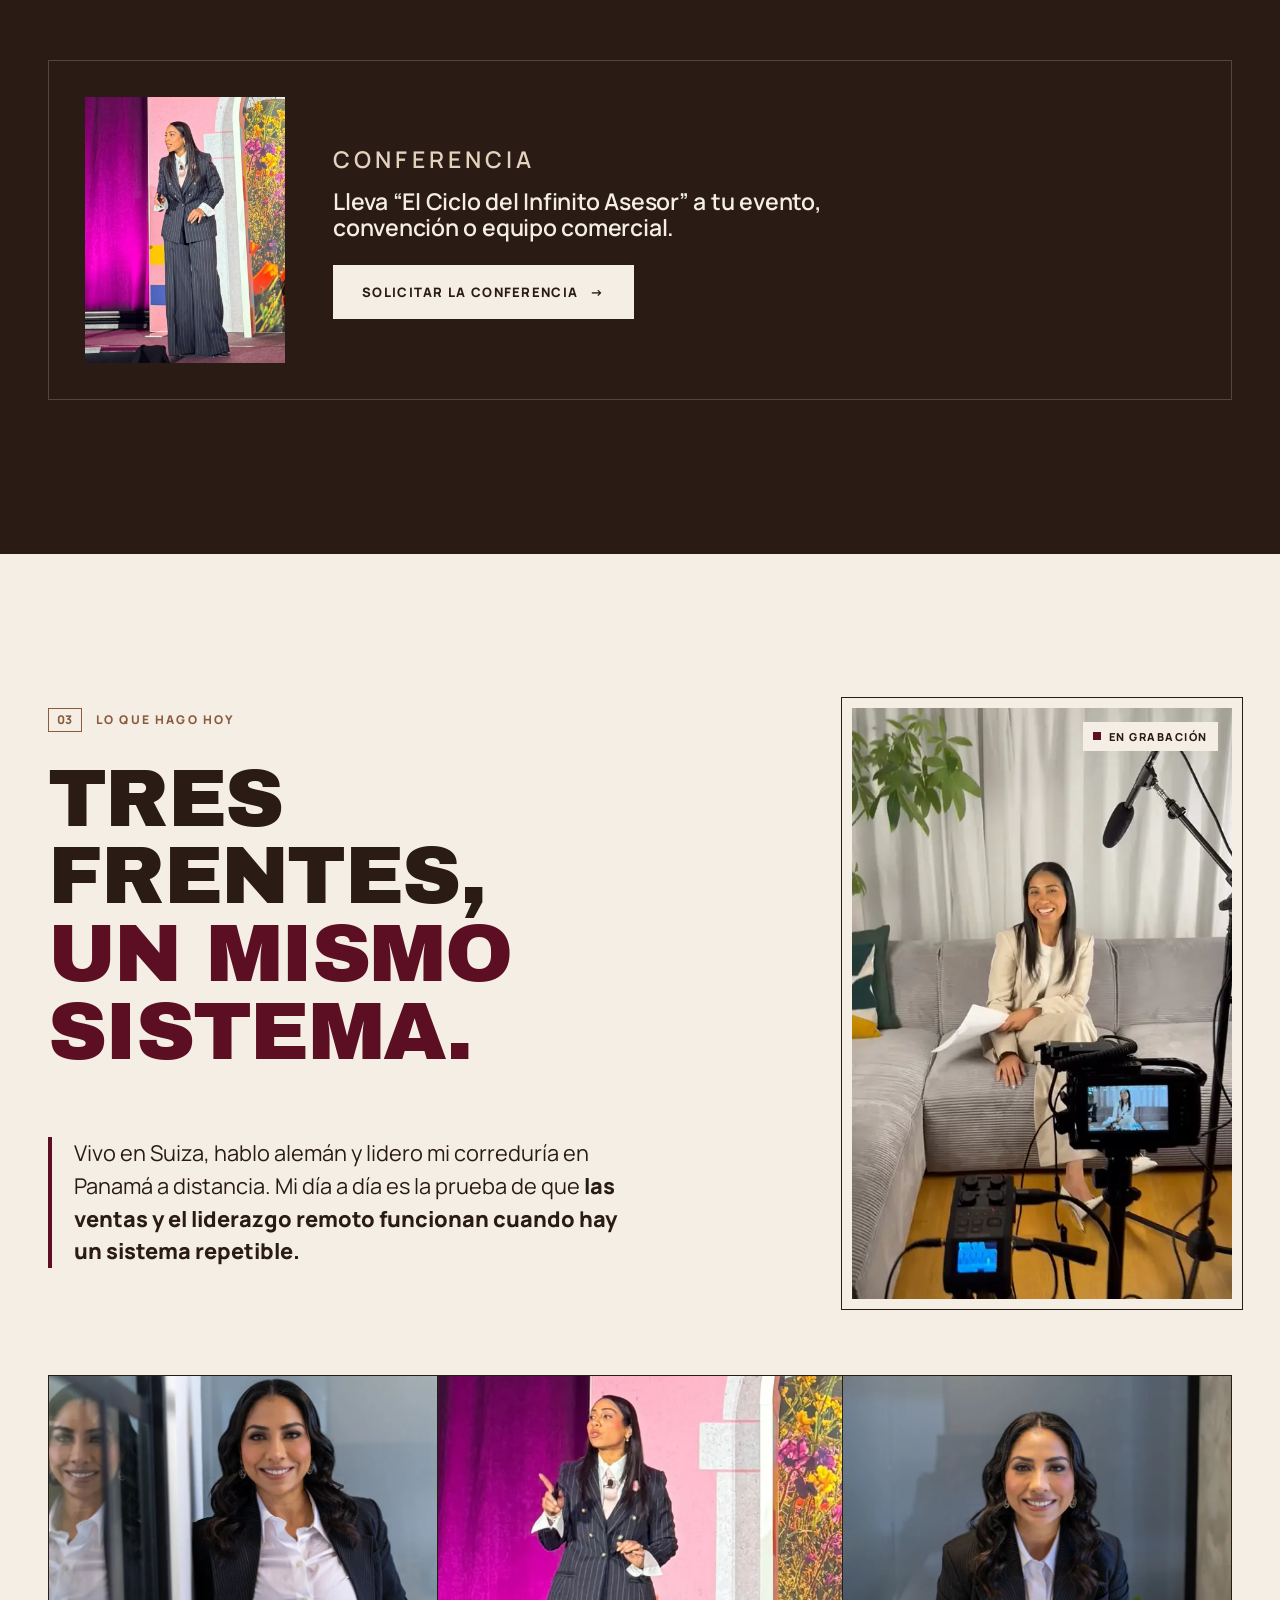
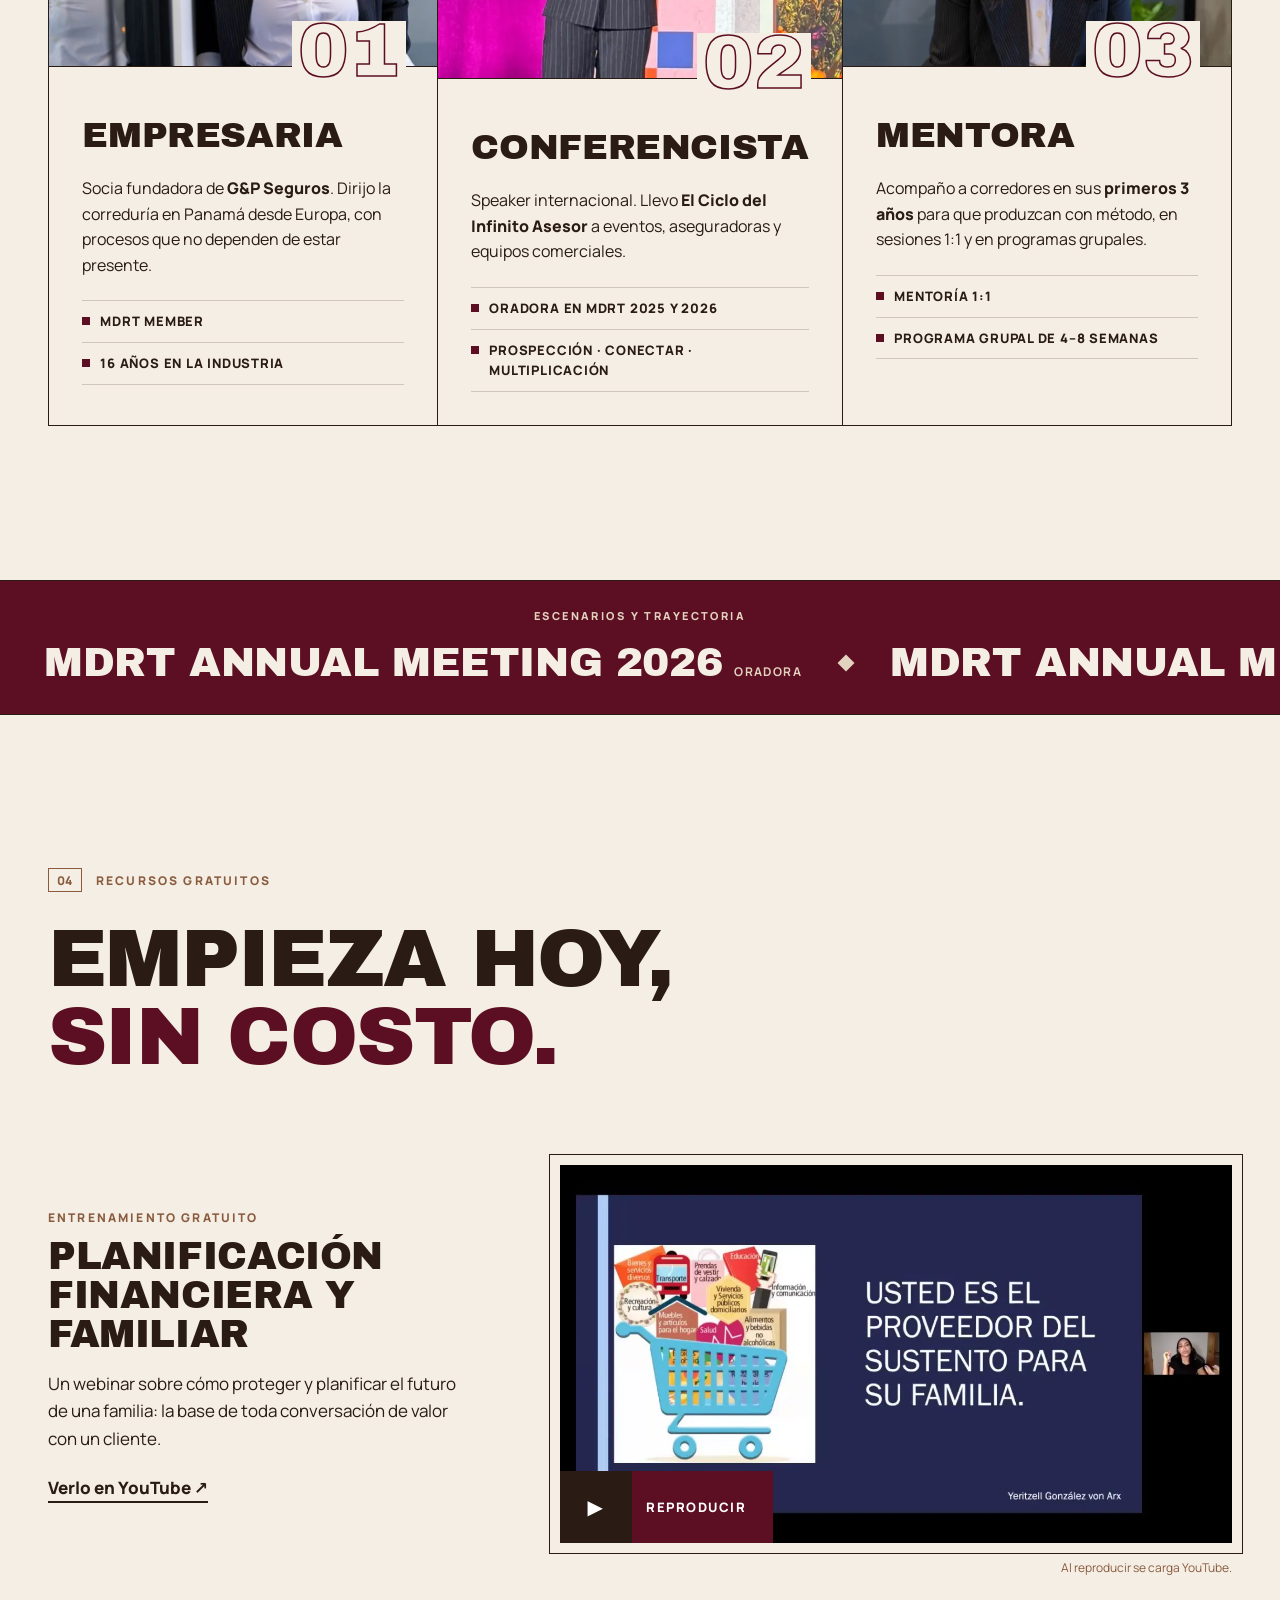
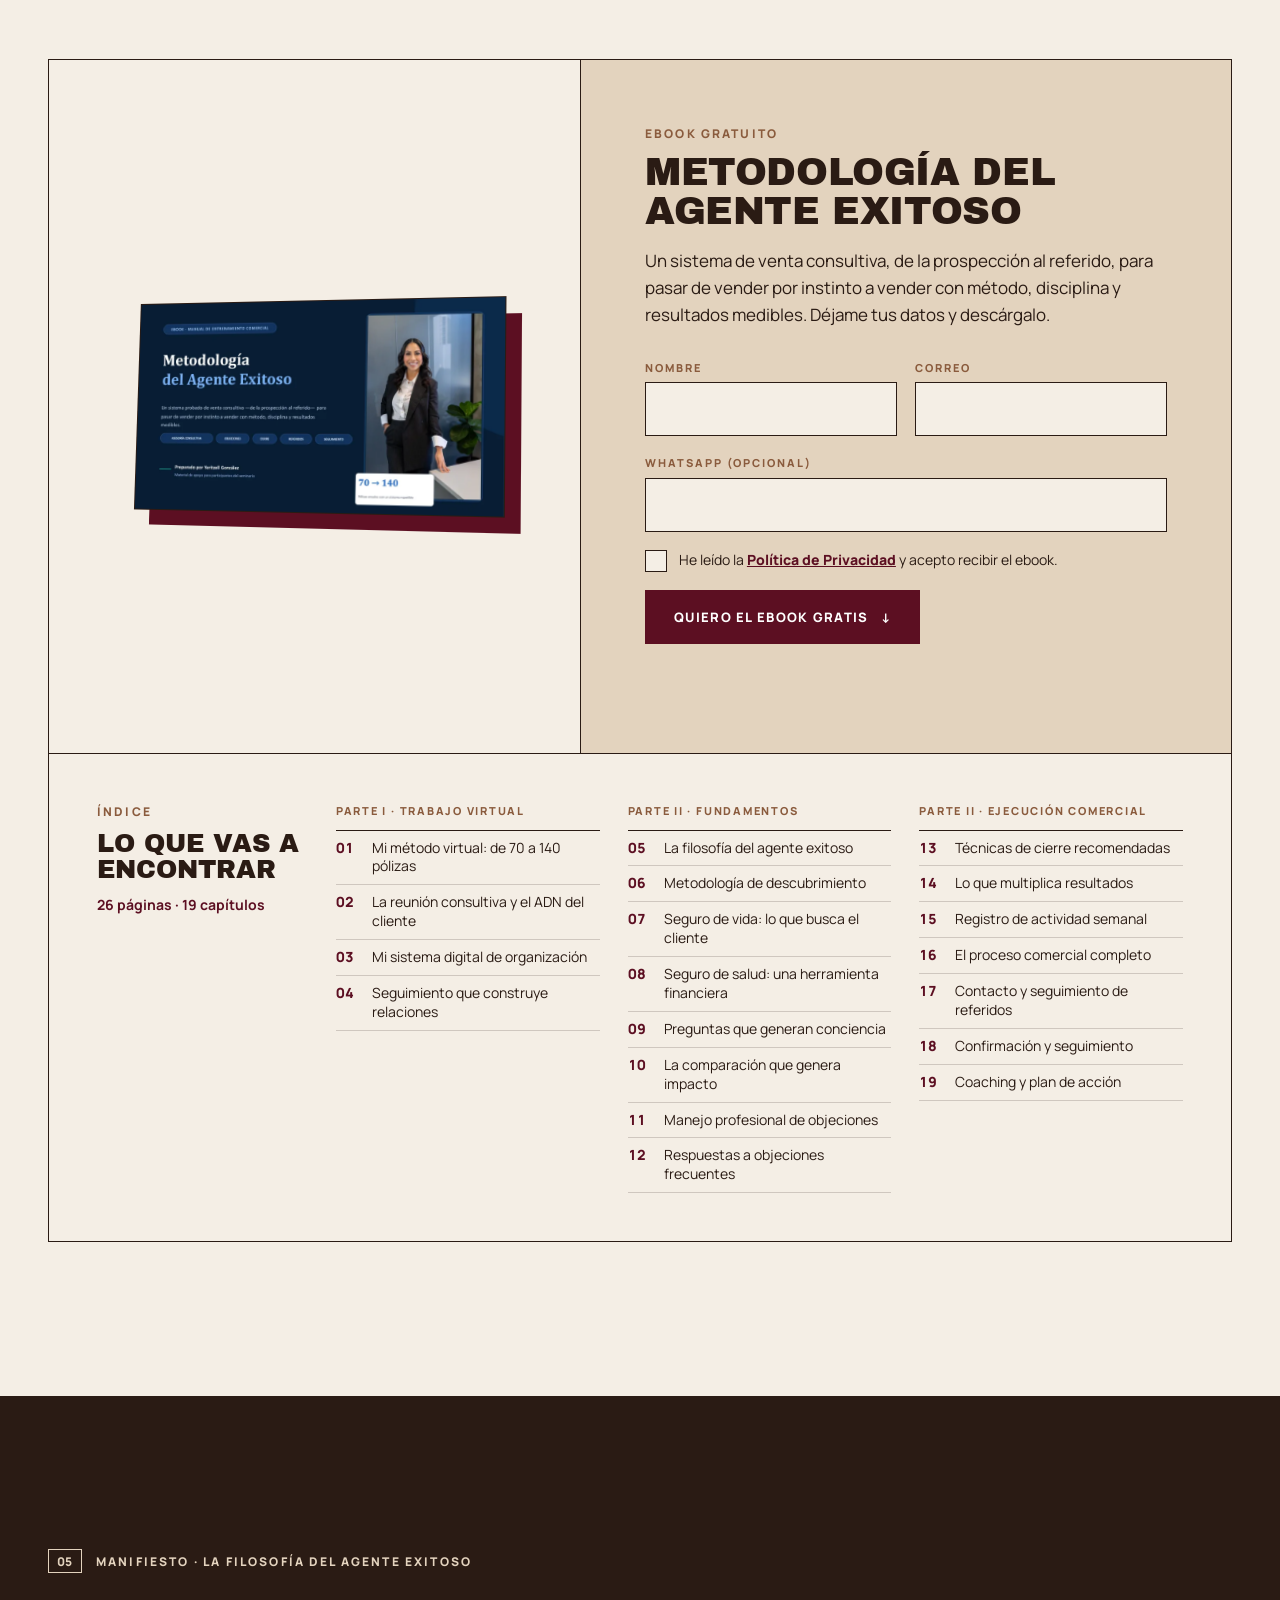
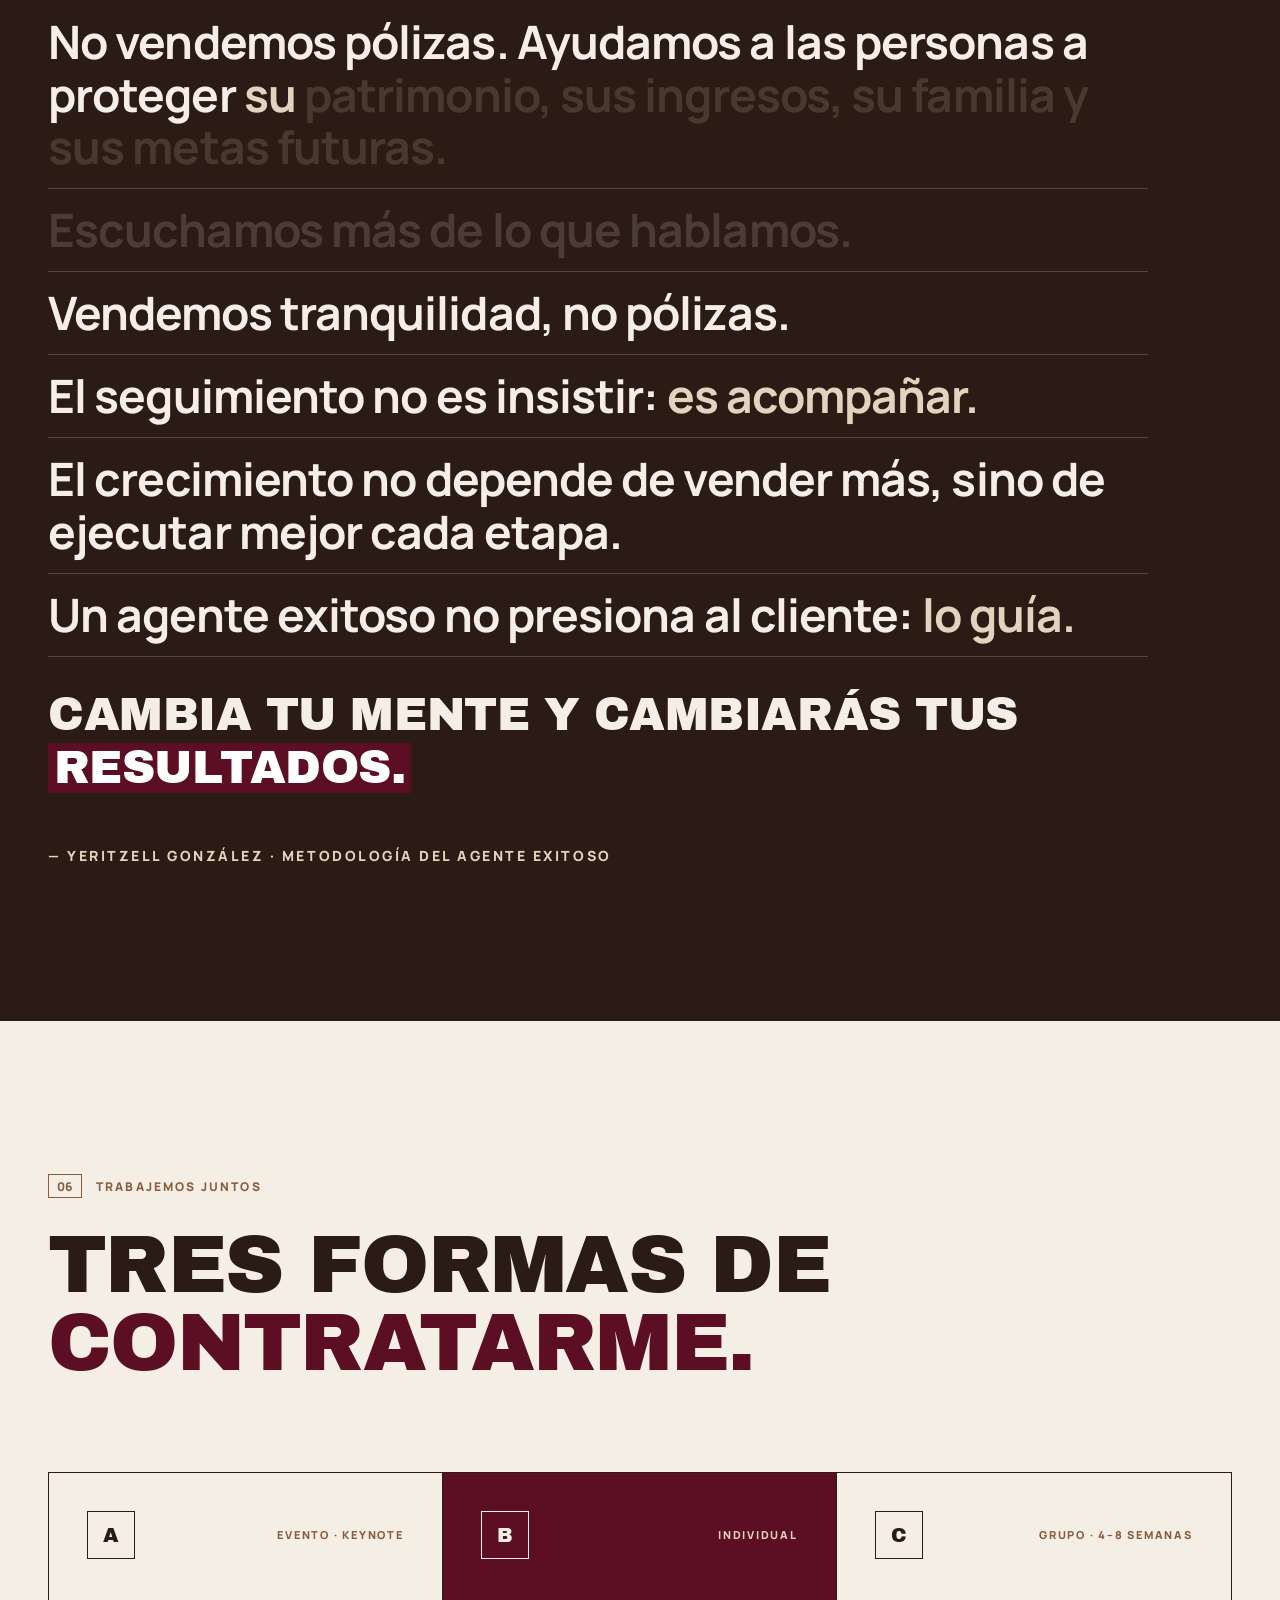
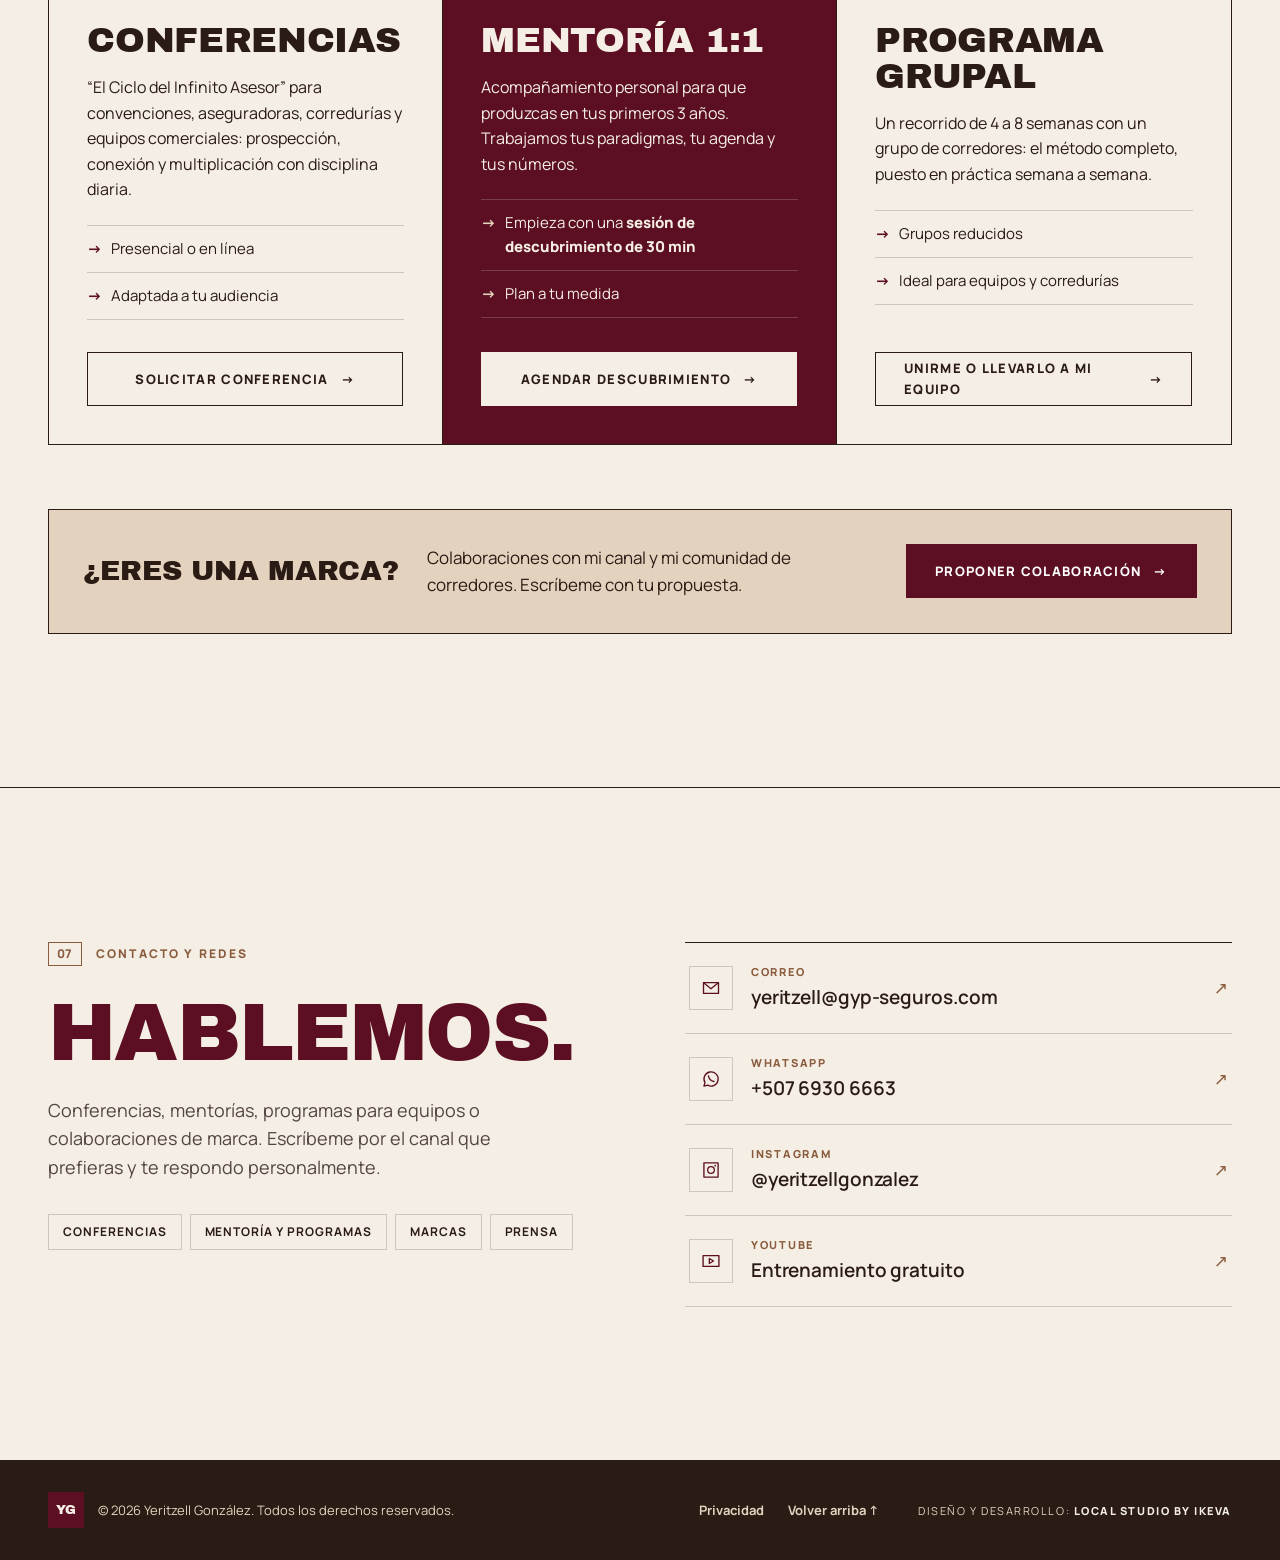
==== commit b5105601: "Add files via upload" ====
--- a/index.html
+++ b/index.html
@@ -18,7 +18,7 @@
   <link rel="icon" href="data:image/svg+xml,%3Csvg xmlns='http://www.w3.org/2000/svg' viewBox='0 0 64 64'%3E%3Crect width='64' height='64' fill='%235C0F22'/%3E%3Ctext x='32' y='46' font-family='Arial Black,Arial' font-weight='900' font-size='40' text-anchor='middle' fill='%23F4EEE5'%3EY%3C/text%3E%3C/svg%3E">
   <link rel="preload" href="ArchivoBlack-Regular.woff2" as="font" type="font/woff2" crossorigin>
   <link rel="preload" href="Manrope-Variable.woff2" as="font" type="font/woff2" crossorigin>
-  <link rel="stylesheet" href="styles.css?v=20261025c">
+  <link rel="stylesheet" href="styles.css?v=20261025d">
   <script>document.documentElement.classList.add('js');</script>
   <script type="application/ld+json">
   {
@@ -76,12 +76,16 @@
             <p class="hero__roles reveal">
               <span>Speaker Internacional</span><i></i><span>Empresaria</span><i></i><span>Experta en Liderazgo y Ventas Remotas</span>
             </p>
-            <h1 class="hero__name" aria-label="Yeritzell González">
-              <span class="line"><span class="line__in">Yeritzell</span></span>
-              <span class="line line--2"><span class="line__in">González</span></span>
-            </h1>
-            <p class="hero__nick reveal">«Yeritzé»</p>
-            <p class="hero__promise reveal">El talento no es lo que te frena. <strong>Es el paradigma.</strong></p>
+            <blockquote class="hero__quote">
+              <p class="hero__said">
+                <span class="line"><span class="line__in">El talento no es lo que te frena.</span></span>
+                <span class="line line--2"><span class="line__in">Es el paradigma.</span></span>
+              </p>
+              <footer class="hero__sig reveal">
+                <h1 class="hero__name">Yeritzell González</h1>
+                <span class="hero__nick">«Yeritzé»</span>
+              </footer>
+            </blockquote>
             <p class="hero__sub reveal">16 años en seguros. Lidero mi correduría en Panamá desde Suiza, a distancia y con sistema. Formo a los corredores que empiezan para que produzcan en sus primeros 3&nbsp;años.</p>
             <div class="hero__ctas reveal">
               <a href="#colaborar" class="btn btn--vino" data-magnetic>Contratar a Yeritzell <span class="btn__arrow">→</span></a>
@@ -515,7 +519,7 @@
     <svg viewBox="0 0 24 24" width="24" height="24" aria-hidden="true"><path fill="none" stroke="currentColor" stroke-width="1.8" stroke-linejoin="round" d="M3.5 20.5l1.3-4.2A8.5 8.5 0 1 1 8 19.4z"/><path fill="currentColor" d="M9 7.6c.3-.1.6 0 .7.3l.7 1.6c.1.3 0 .5-.2.7l-.5.5c.6 1.2 1.6 2.2 2.8 2.8l.5-.5c.2-.2.5-.3.7-.2l1.6.7c.3.1.4.4.3.7-.3 1-1.2 1.6-2.2 1.4-2.8-.6-5-2.8-5.6-5.6-.2-1 .4-1.9 1.2-2.4z"/></svg>
   </a>
 
-  <script defer src="manifest.js?v=20261025c"></script>
-  <script defer src="main.js?v=20261025c"></script>
+  <script defer src="manifest.js?v=20261025d"></script>
+  <script defer src="main.js?v=20261025d"></script>
 </body>
 </html>
--- a/styles.css
+++ b/styles.css
@@ -196,23 +196,33 @@
   color: var(--cuero); margin-bottom: clamp(20px, 3vw, 36px);
 }
 .hero__roles i { width: 6px; height: 6px; background: var(--vino); display: inline-block; }
+.hero__quote { margin: 0; }
+.hero__said {
+  position: relative;
+  font-family: var(--f-display); font-weight: 400;
+  font-size: clamp(40px, 5.3vw, 80px);
+  line-height: .98; letter-spacing: -.03em;
+  margin: 0;
+}
+.hero__said::before {
+  content: '\201C'; display: block; height: .5em;
+  font-size: 1.5em; line-height: 1; color: var(--vino);
+}
+.hero__said .line { display: block; overflow: hidden; padding-bottom: .06em; }
+.hero__said .line__in { display: inline-block; }
+.hero__said .line--2 .line__in { color: var(--vino); }
+.js .hero__said .line__in { transform: translateY(105%); transition: transform 1.2s var(--ease); }
+.js .hero__said .line--2 .line__in { transition-delay: .14s; }
+.js.loaded .hero__said .line__in { transform: none; }
+.js:not(.ready) .hero__said .line__in { animation: safeShow 0s 2.5s forwards; }
+.hero__sig { display: flex; flex-wrap: wrap; align-items: baseline; gap: 6px 14px; margin: clamp(24px, 3vw, 36px) 0 clamp(24px, 3vw, 36px); }
+.hero__sig::before { content: ''; width: 44px; height: 2px; background: var(--espresso); align-self: center; }
 .hero__name {
-  font-family: var(--f-display); font-weight: 400;
-  font-size: clamp(50px, 6.9vw, 104px);
-  line-height: .86; letter-spacing: -.035em; text-transform: uppercase;
-  margin: 0;
-}
-.hero__name .line { display: block; overflow: hidden; padding-bottom: .04em; }
-.hero__name .line__in { display: inline-block; }
-.hero__name .line--2 .line__in { color: var(--vino); }
-.js .hero__name .line__in { transform: translateY(105%); transition: transform 1.2s var(--ease); }
-.js .hero__name .line--2 .line__in { transition-delay: .12s; }
-.js.loaded .hero__name .line__in { transform: none; }
-.js:not(.ready) .hero__name .line__in { animation: safeShow 0s 2.5s forwards; }
-.hero__nick {
-  font-style: italic; font-weight: 600; font-size: 17px; color: var(--cuero);
-  margin: 14px 0 clamp(24px, 3vw, 40px);
-}
+  font-family: var(--f-display); font-weight: 400; margin: 0;
+  font-size: clamp(20px, 1.9vw, 28px); line-height: 1.1;
+  letter-spacing: .01em; text-transform: uppercase;
+}
+.hero__nick { font-style: italic; font-weight: 600; font-size: 16px; color: var(--cuero); }
 .hero__grid {
   display: grid; grid-template-columns: minmax(0, 1.25fr) minmax(0, .75fr); gap: clamp(32px, 4vw, 64px);
   align-items: center;
@@ -672,7 +682,6 @@
 
 @media (max-width: 520px) {
   .hero__roles { font-size: 11px; letter-spacing: .1em; }
-  .hero__nick { margin: 10px 0 22px; font-size: 15px; }
   .hero__ctas .btn { width: 100%; }
   .stat::before { inset: 8px -8px -8px 8px; }
   .hero__creds li { font-size: 13px; }
@@ -692,11 +701,11 @@
 /* ---------- Responsive de los añadidos ---------- */
 @media (max-width: 1100px) {
   .hero__grid { grid-template-columns: minmax(0, 1.1fr) minmax(0, .9fr); }
-  .hero__name { font-size: clamp(50px, 6.6vw, 104px); }
+  .hero__said { font-size: clamp(40px, 5vw, 80px); }
 }
 @media (max-width: 860px) {
   .hero__grid { grid-template-columns: 1fr; gap: 40px; }
-  .hero__name { font-size: clamp(46px, 14.2vw, 110px); }
+  .hero__said { font-size: clamp(36px, 10.4vw, 72px); }
   .hero__media { padding: 0; }
   .hero__photo { margin: 0 14px 0 0; max-width: none; }
   .hero__media .stat { position: relative; width: auto; margin: -72px 0 0 28px; }
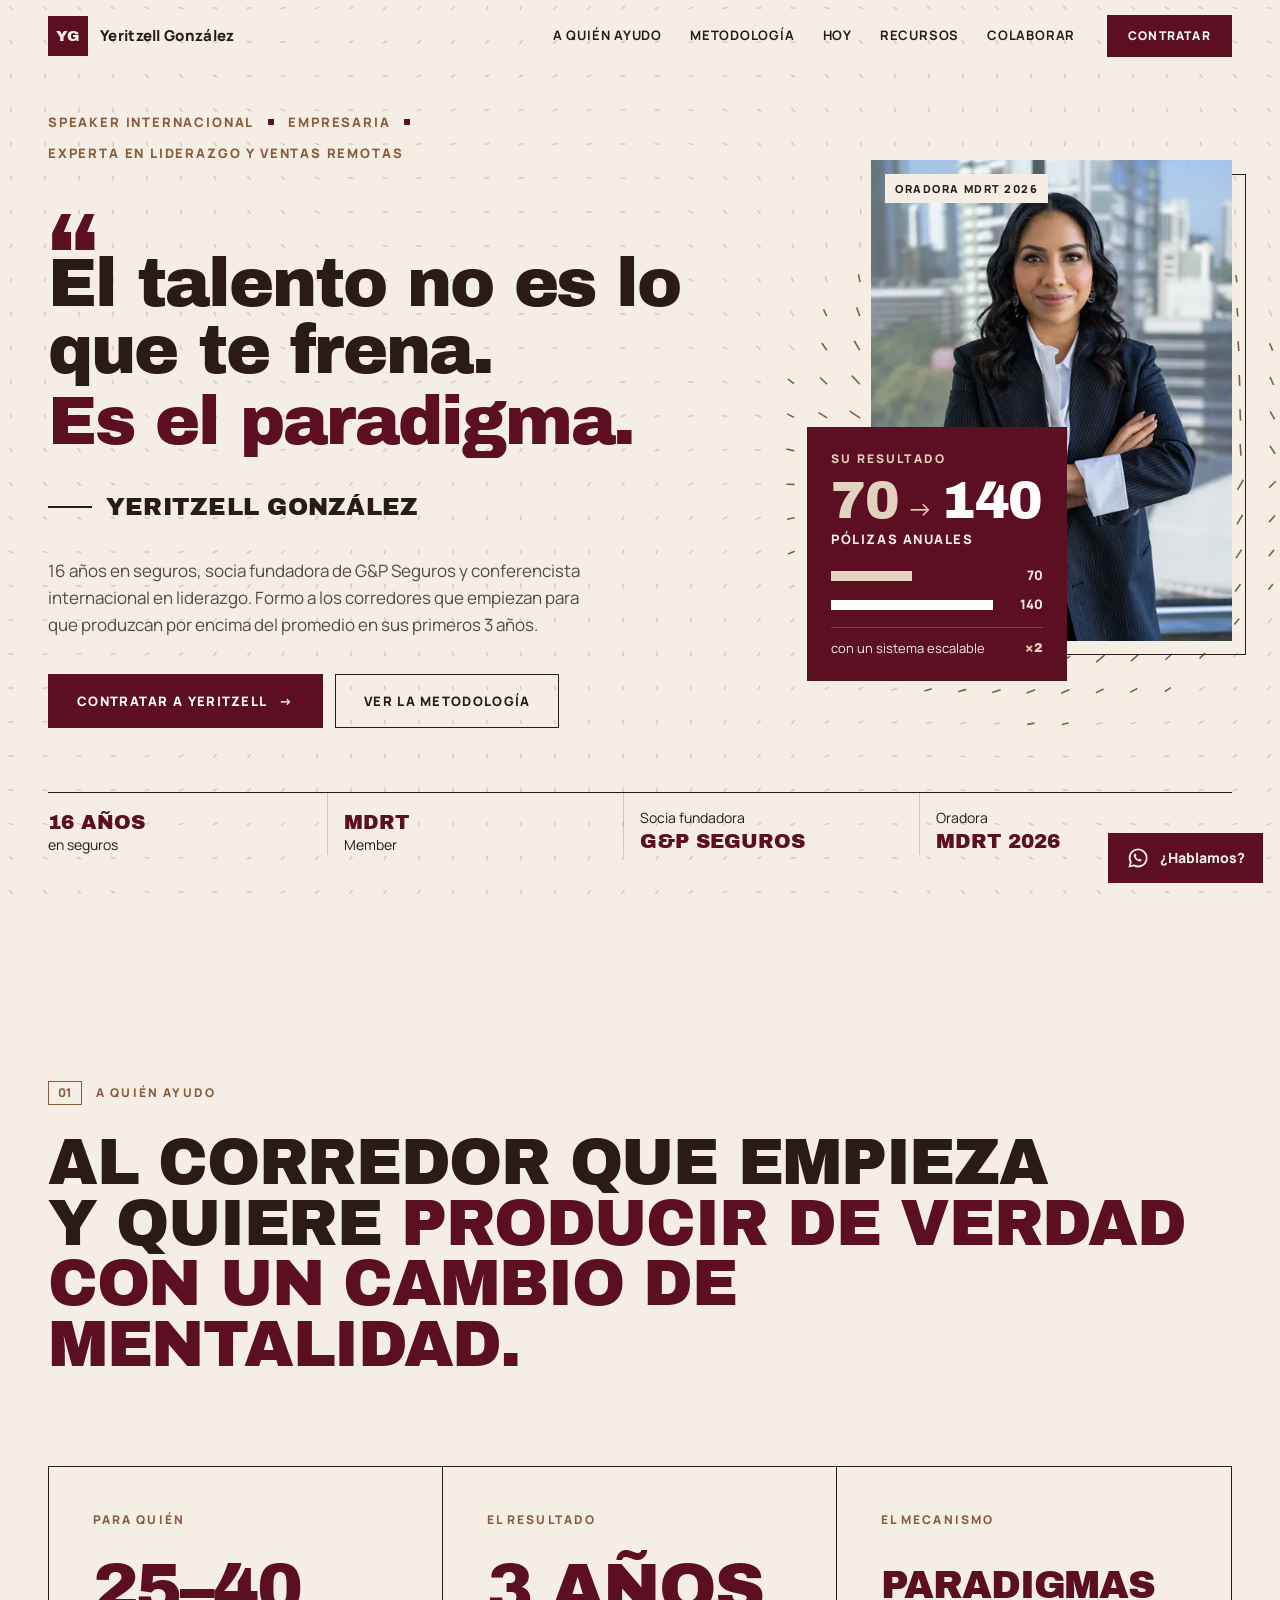
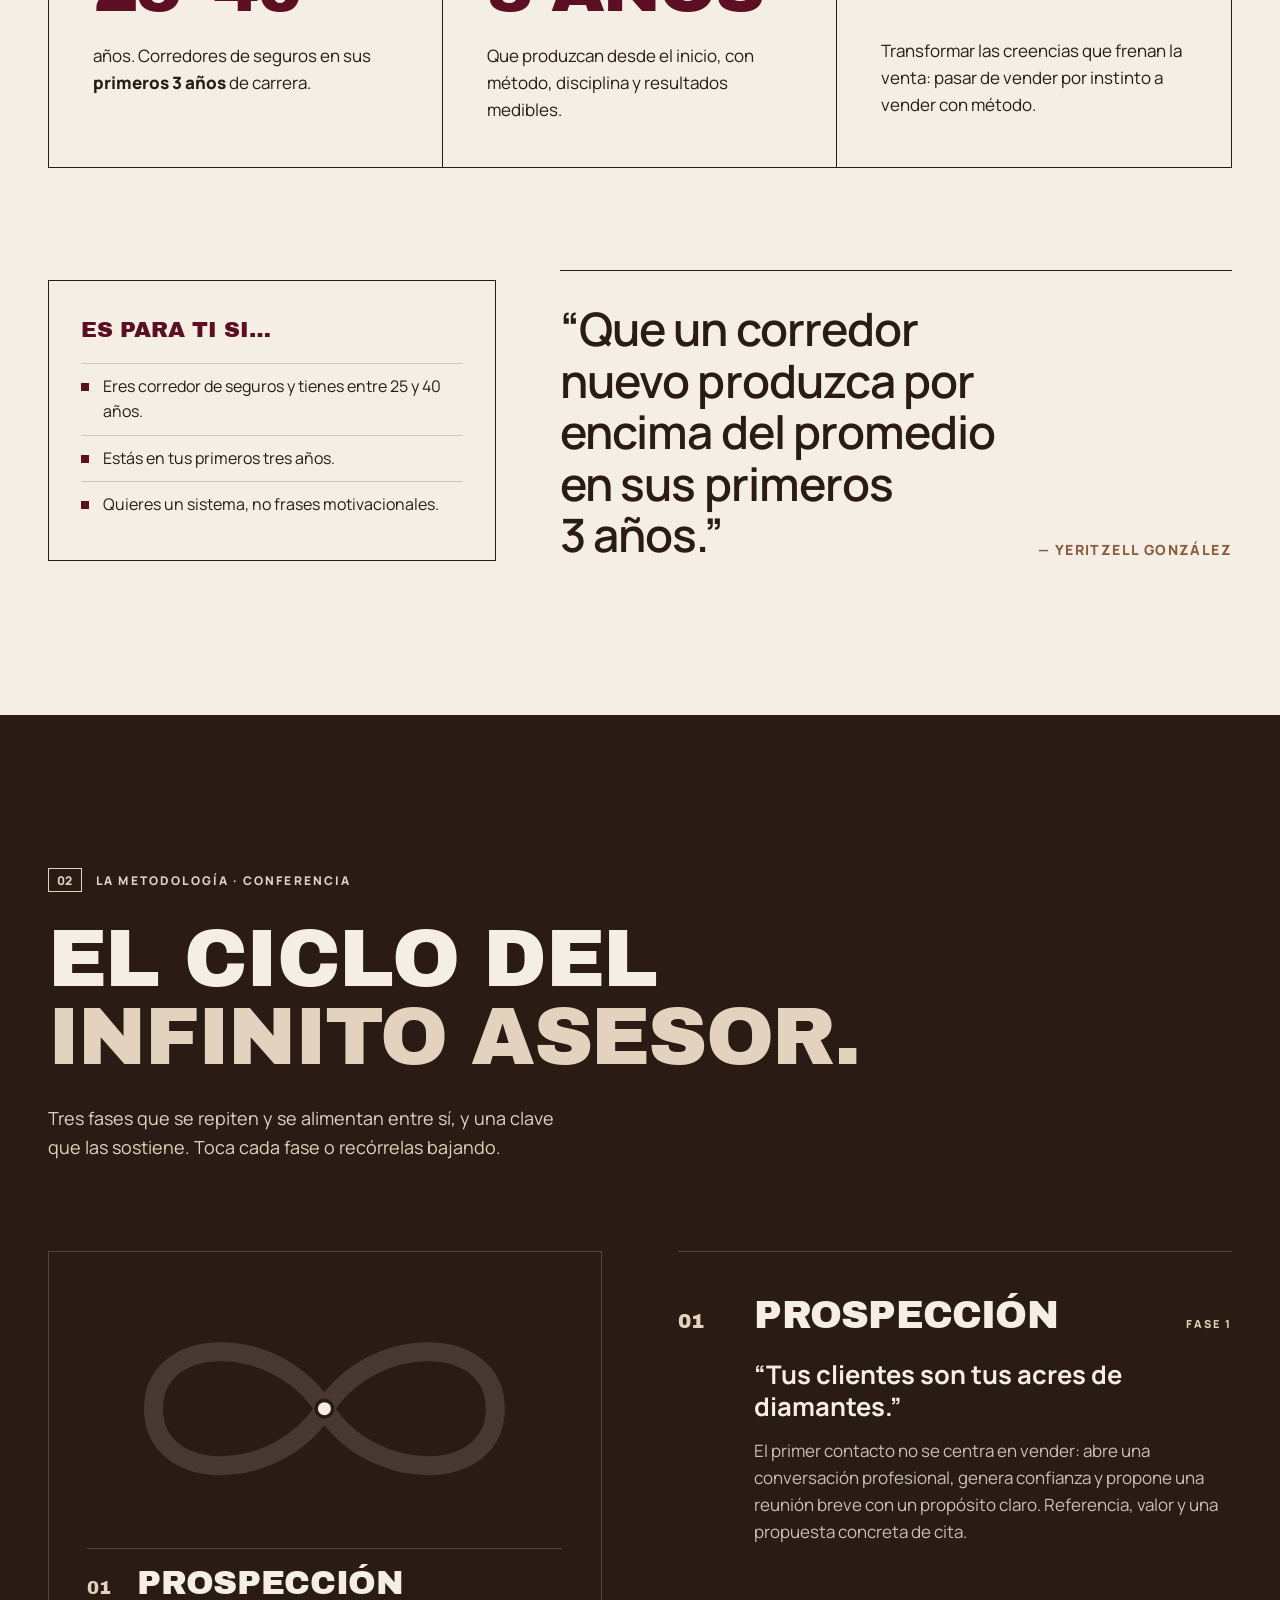
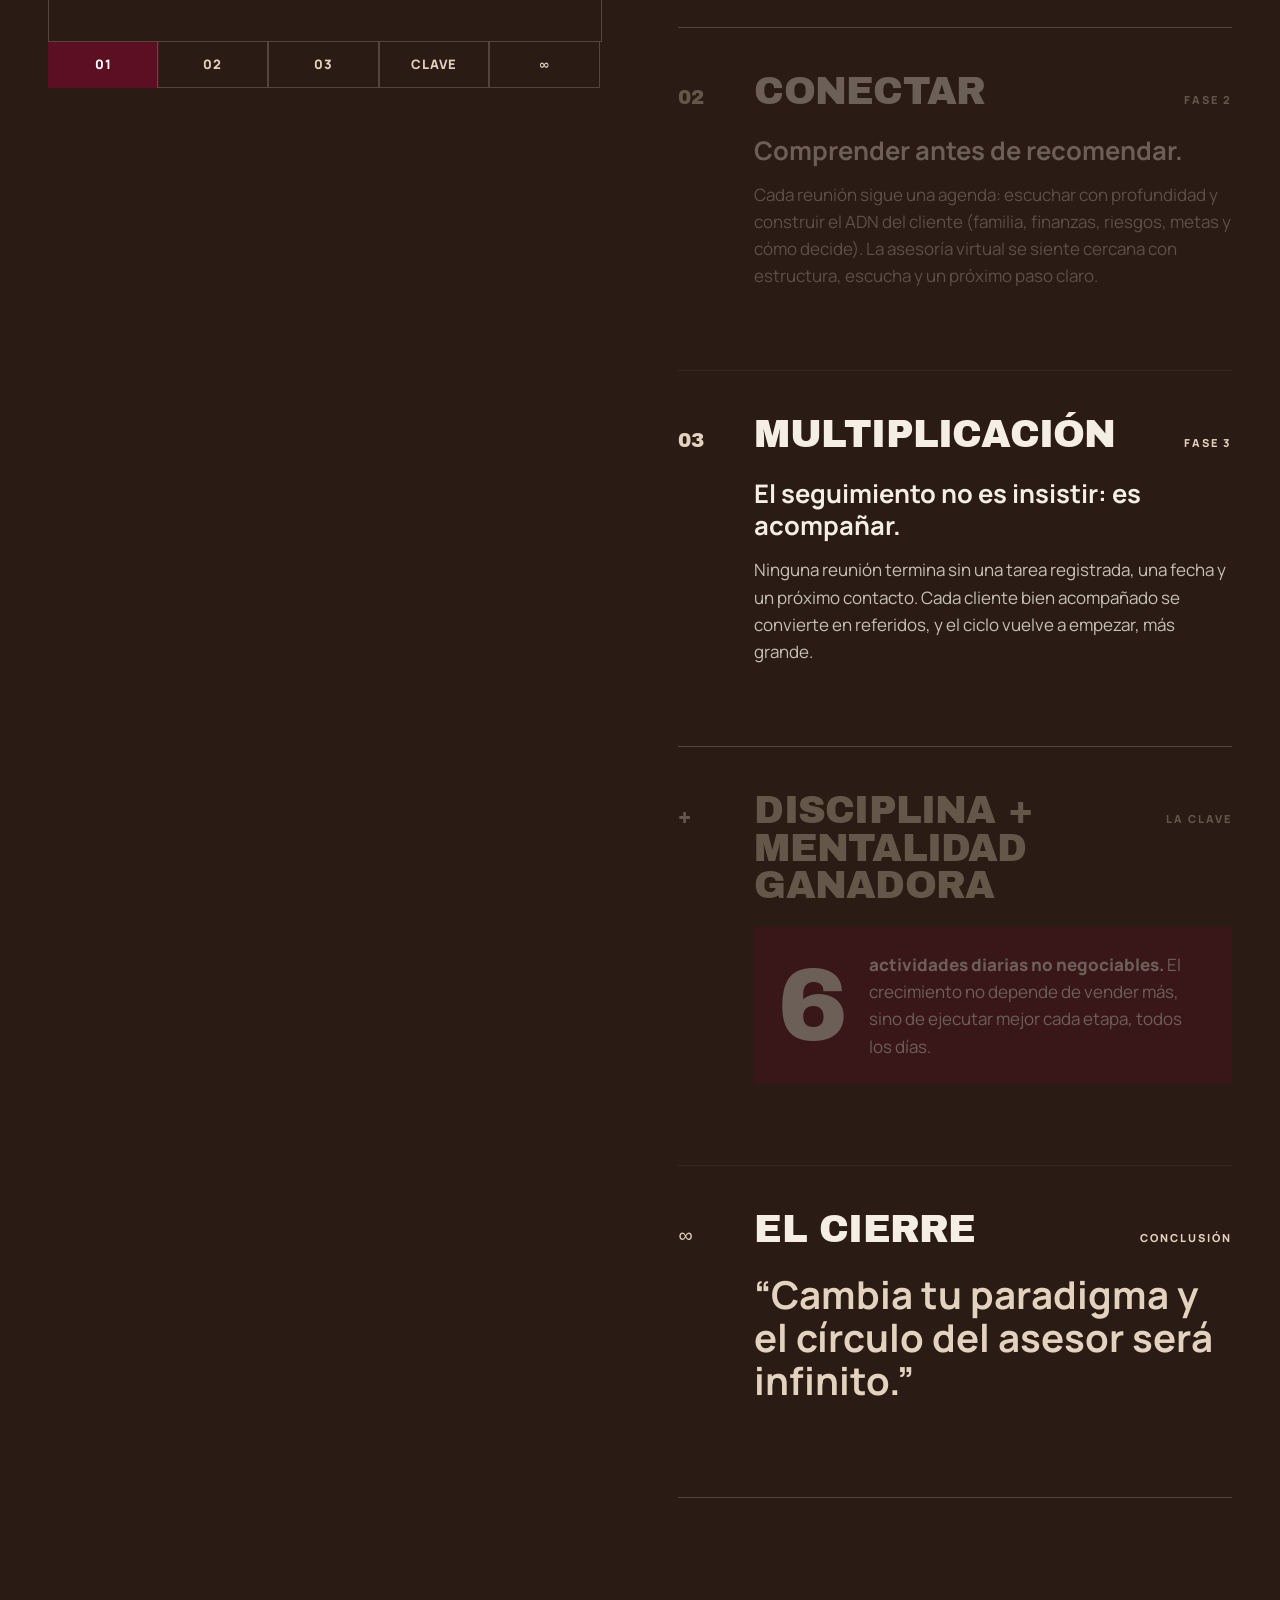
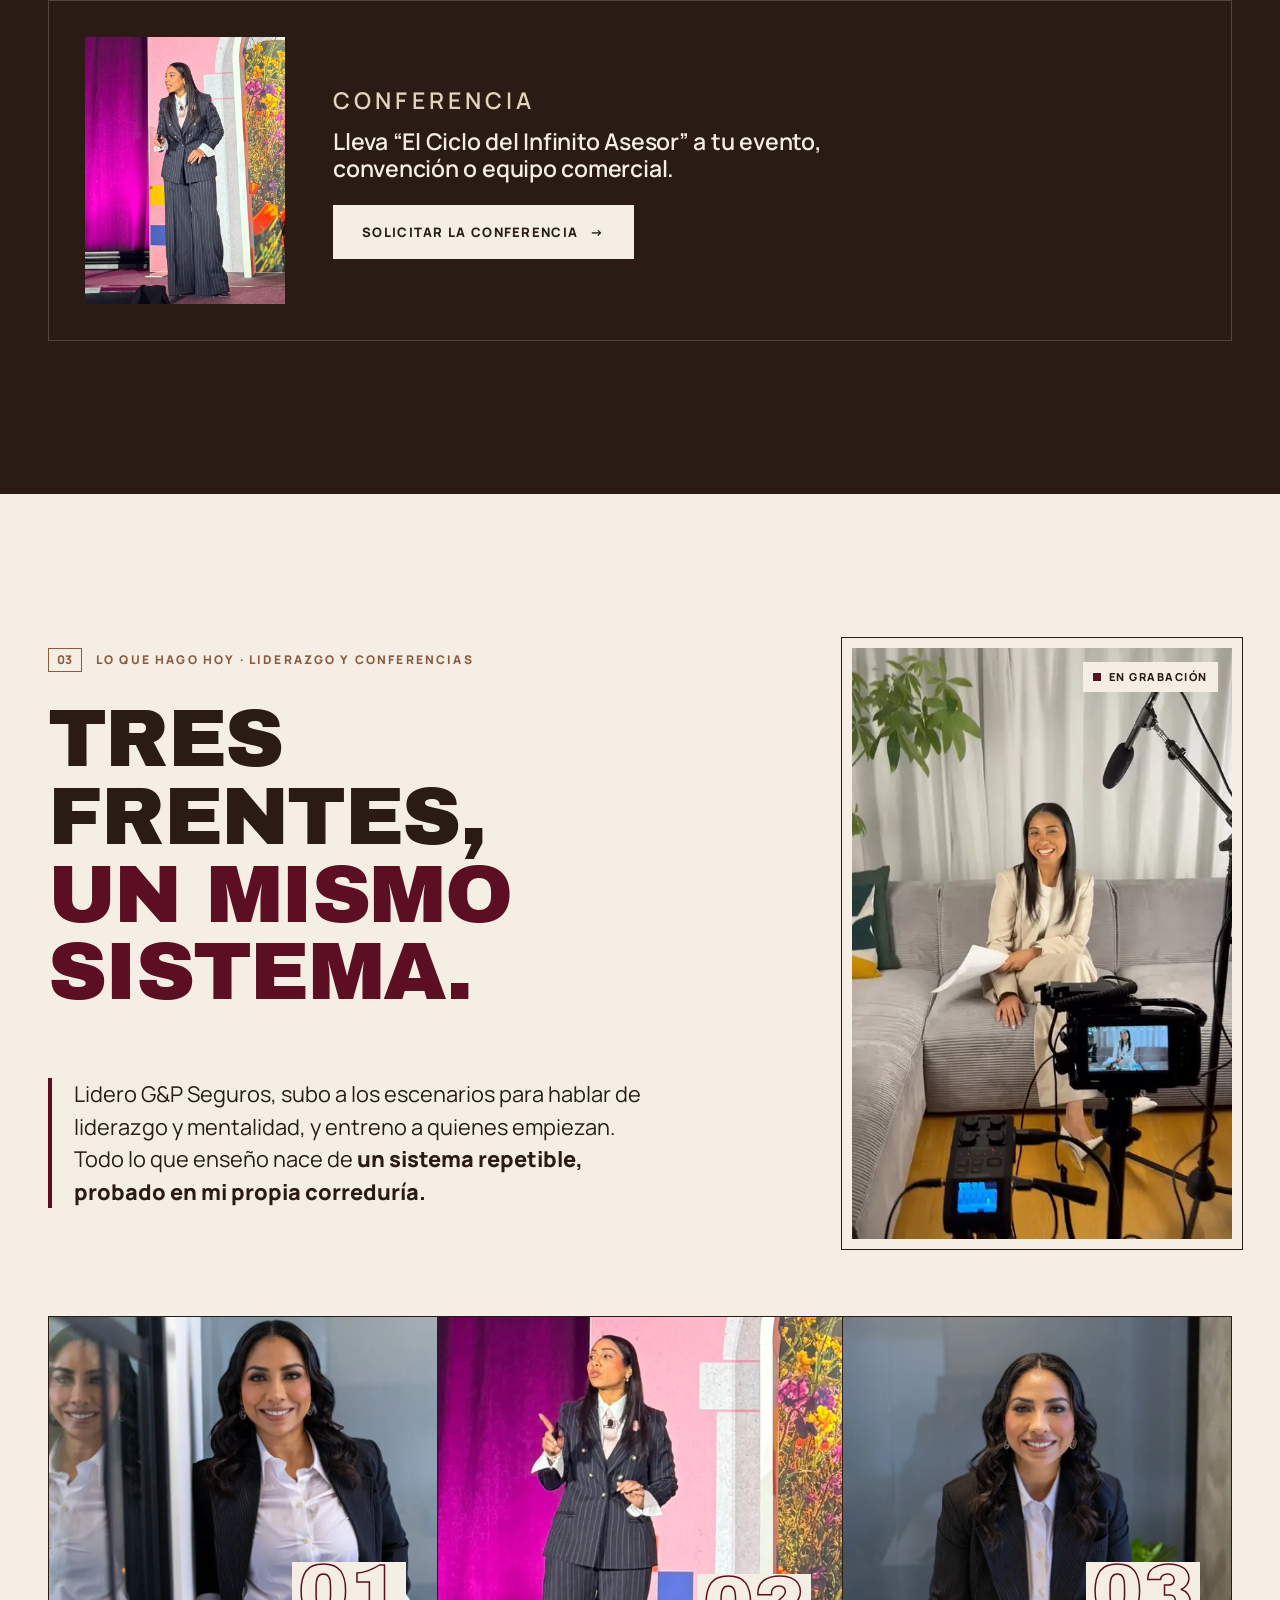
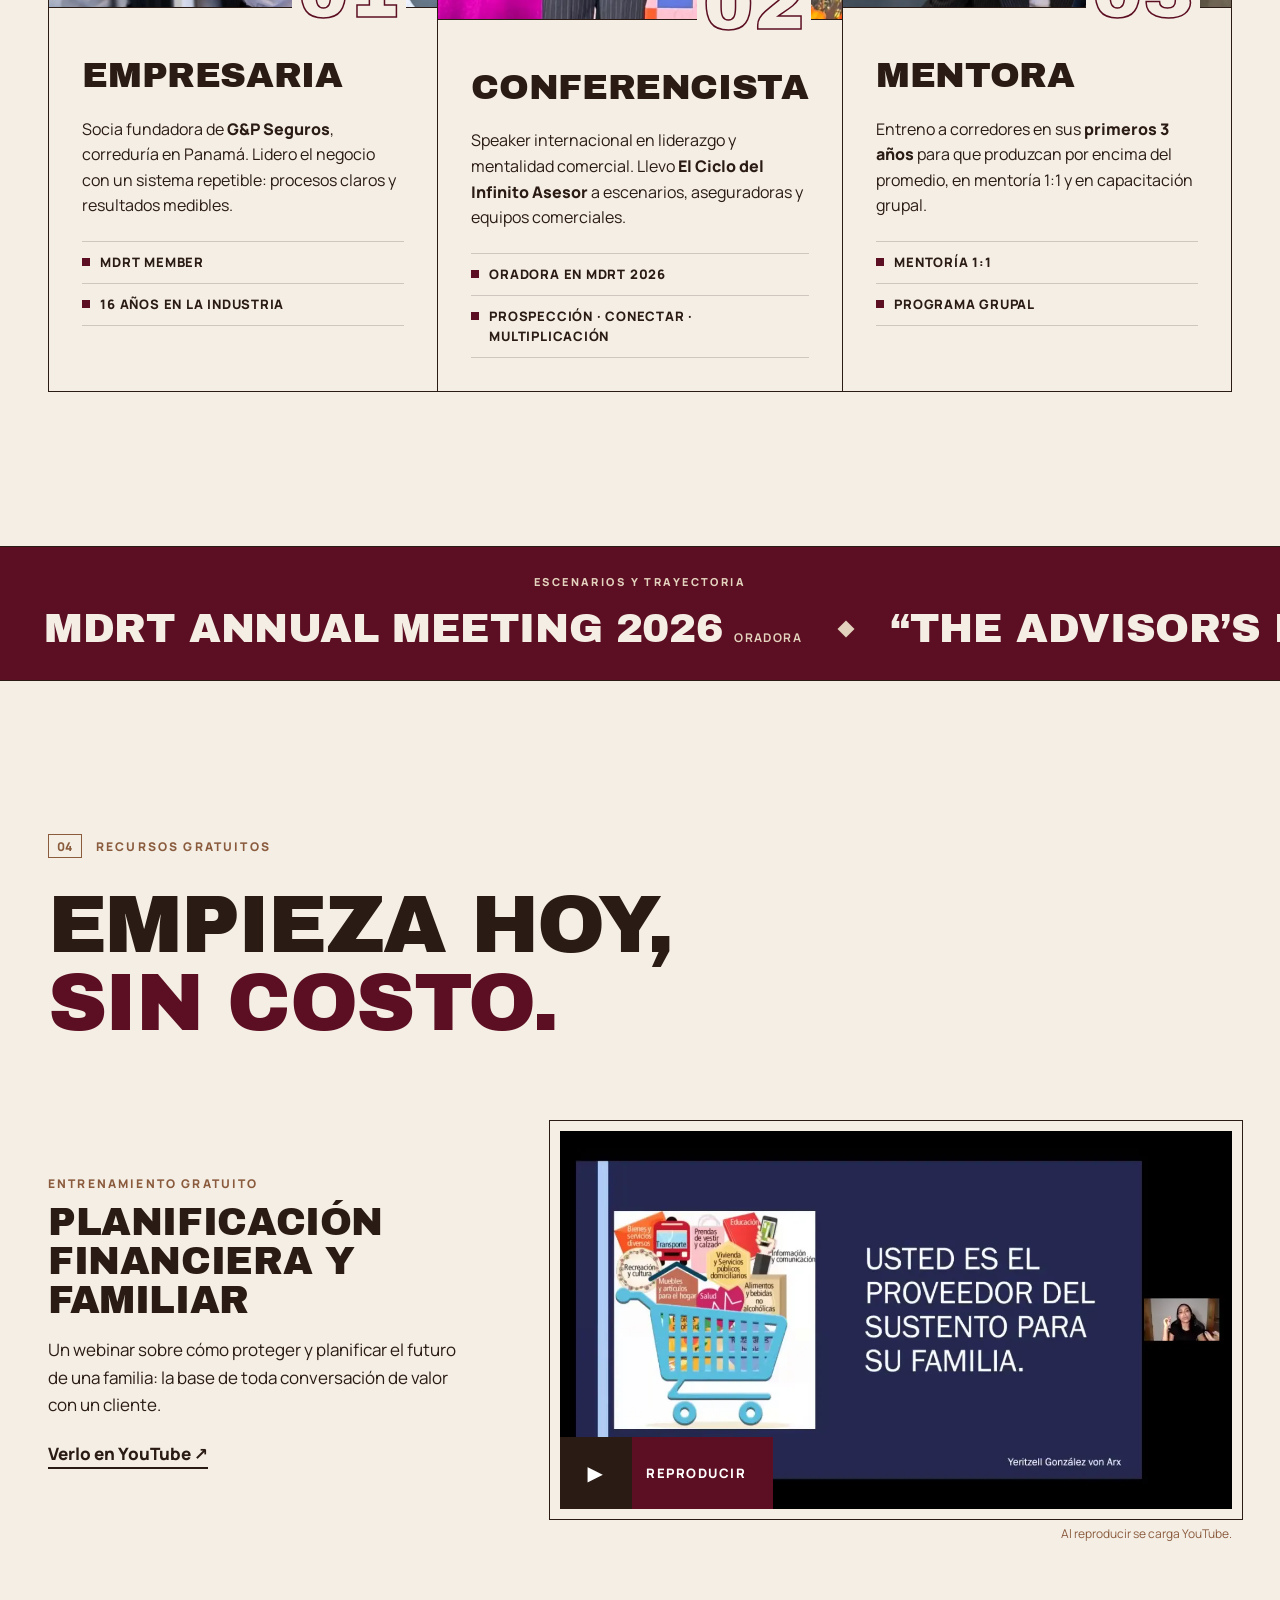
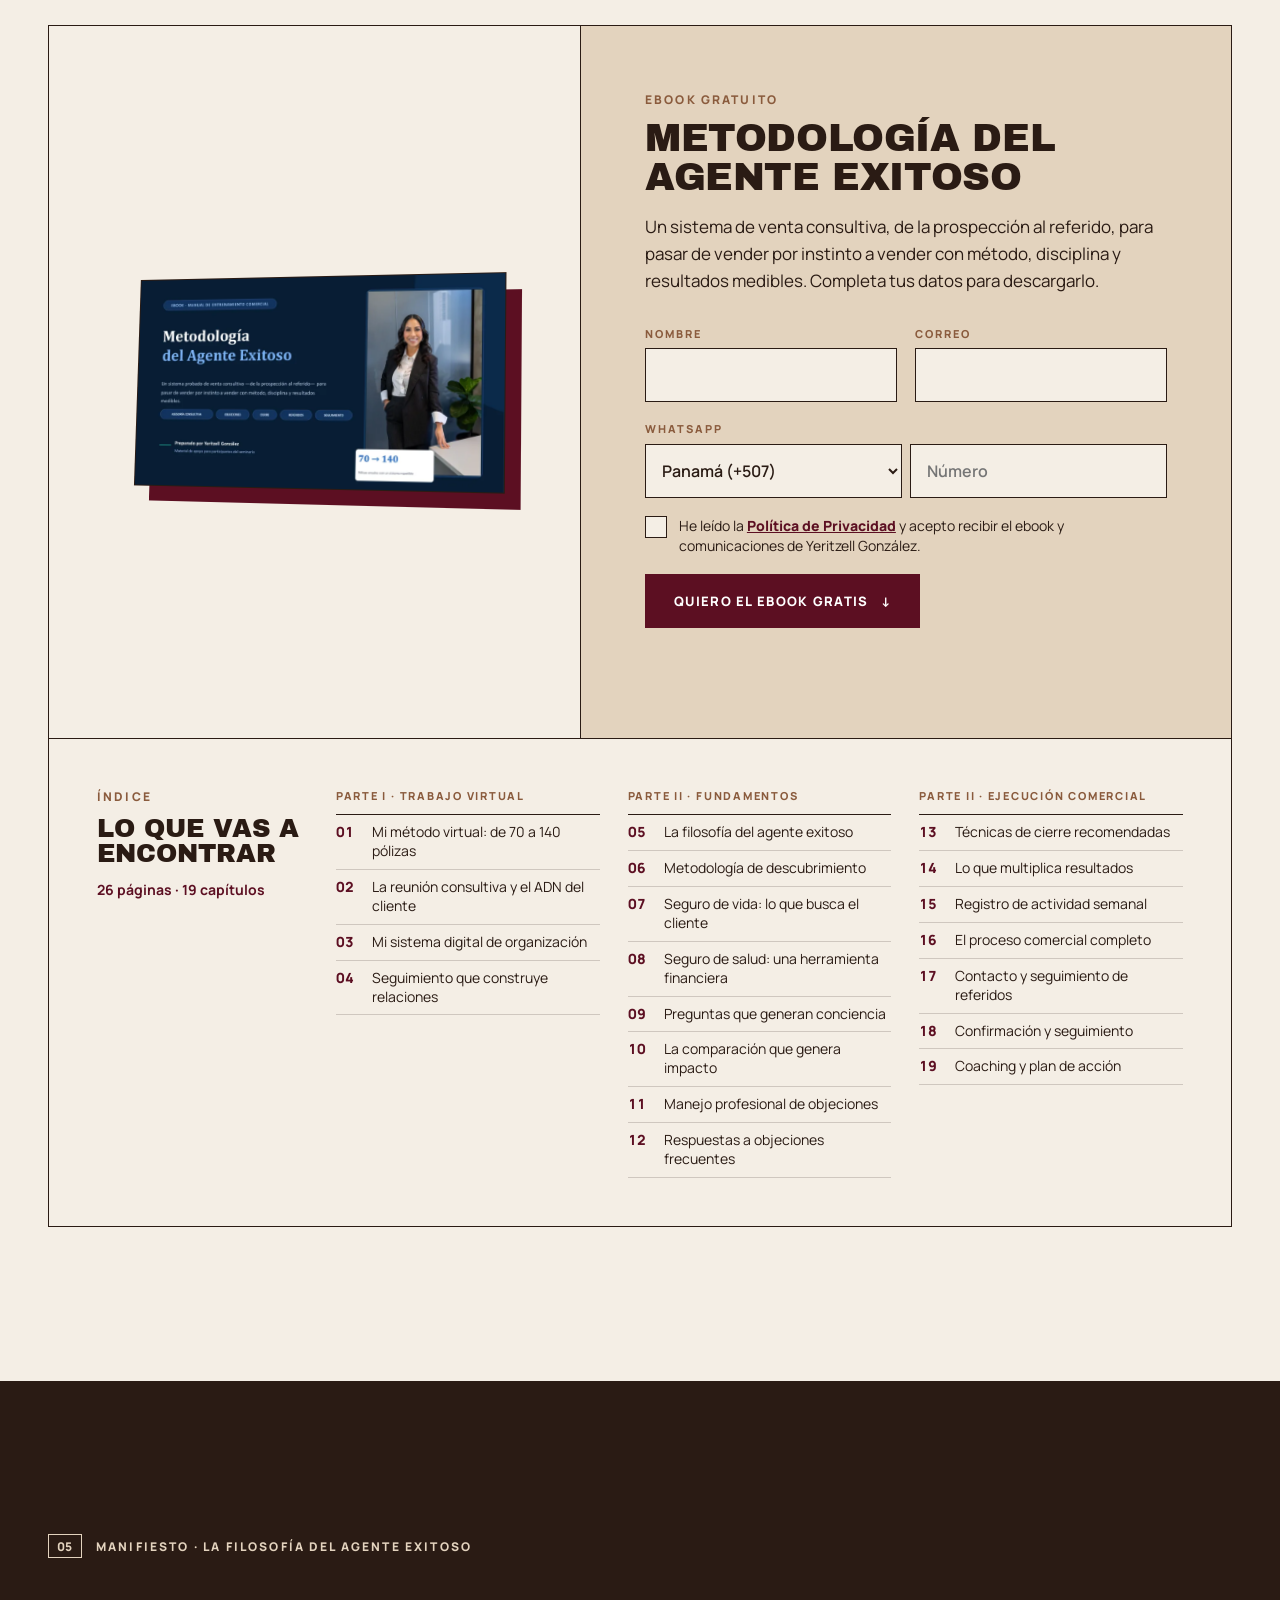
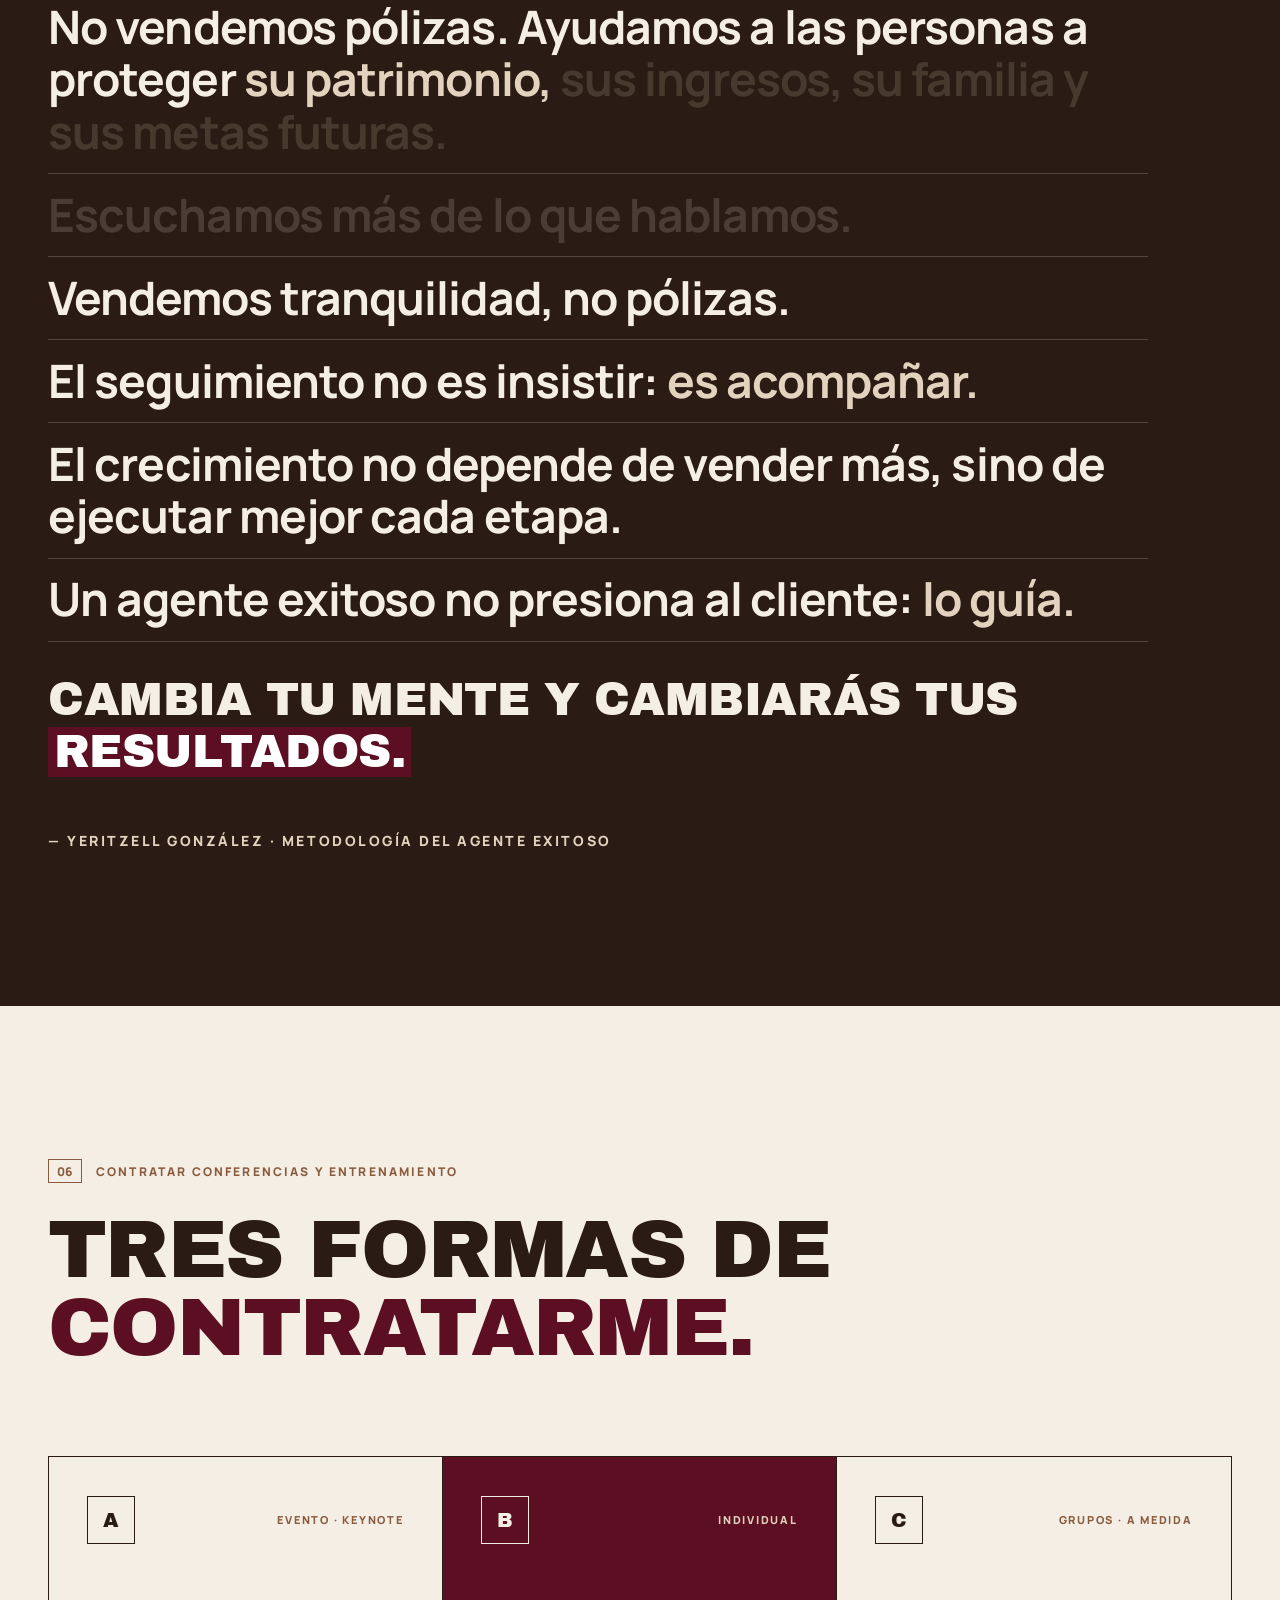
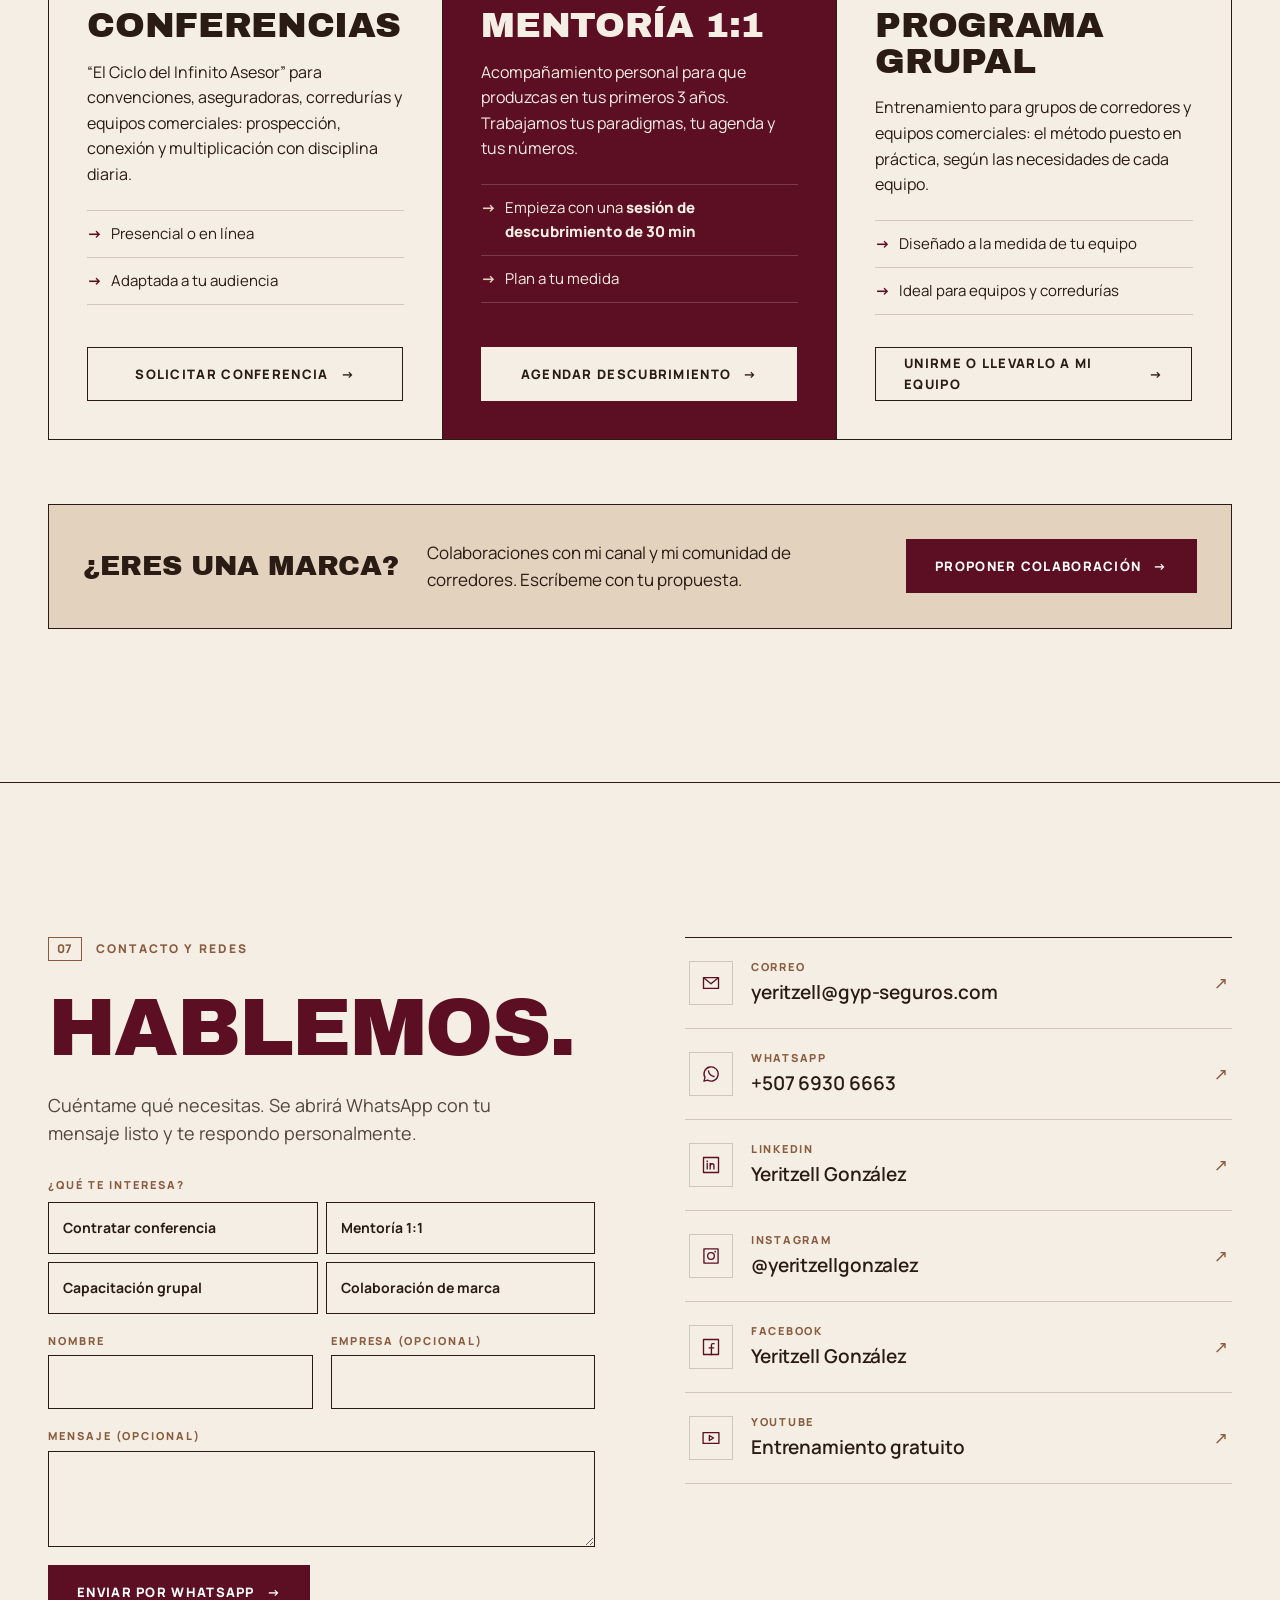
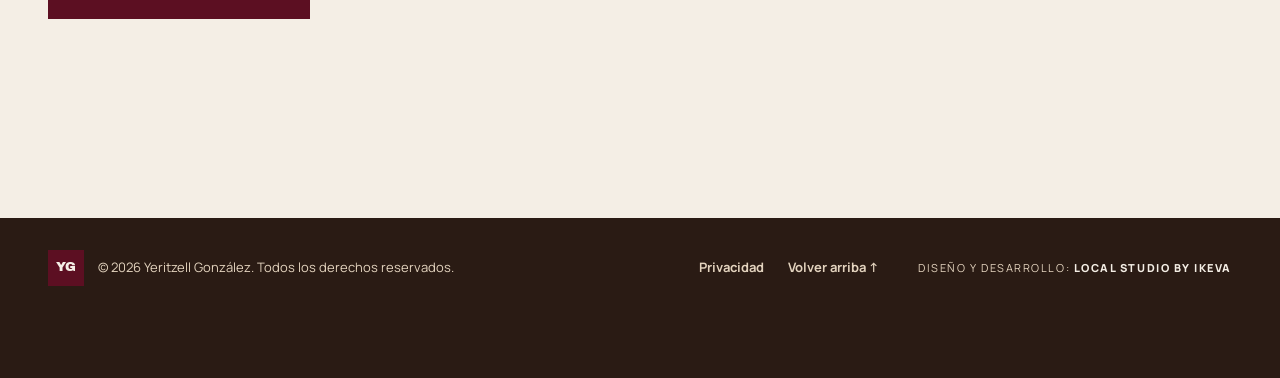
==== commit f80995ee: "Add files via upload" ====
--- a/index.html
+++ b/index.html
@@ -3,13 +3,14 @@
 <head>
   <meta charset="utf-8">
   <meta name="viewport" content="width=device-width, initial-scale=1, viewport-fit=cover">
-  <title>Yeritzell González — Speaker Internacional · Empresaria · Liderazgo y Ventas Remotas</title>
-  <meta name="description" content="Que un corredor nuevo produzca en sus primeros 3 años. Conferencias, mentoría 1:1 y programas grupales con Yeritzell González, MDRT Member y socia fundadora de G&amp;P Seguros.">
+  <title>Yeritzell González — Conferencista internacional en liderazgo y seguros</title>
+  <meta name="description" content="Yeritzell González es conferencista internacional y mentora de corredores de seguros, MDRT Member y socia fundadora de G&amp;P Seguros. Contrata conferencias de liderazgo, mentoría 1:1 y capacitación grupal.">
   <meta name="robots" content="noindex, nofollow, noarchive">
   <meta name="theme-color" content="#F4EEE5">
+  <link rel="canonical" href="https://jorgeeke-source.github.io/demo-drrrcrtz/">
   <meta property="og:type" content="website">
-  <meta property="og:title" content="Yeritzell González — El Ciclo del Infinito Asesor">
-  <meta property="og:description" content="De 70 a 140 pólizas anuales con un sistema escalable. Conferencias, mentoría y programas para corredores que empiezan.">
+  <meta property="og:title" content="Yeritzell González — Conferencista internacional en liderazgo y seguros">
+  <meta property="og:description" content="De 70 a 140 pólizas anuales con un sistema escalable. Conferencias, mentoría 1:1 y capacitación grupal para corredores de seguros.">
   <meta property="og:url" content="https://jorgeeke-source.github.io/demo-drrrcrtz/">
   <meta property="og:image" content="https://jorgeeke-source.github.io/demo-drrrcrtz/og.jpg">
   <meta property="og:image:width" content="1200">
@@ -18,19 +19,49 @@
   <link rel="icon" href="data:image/svg+xml,%3Csvg xmlns='http://www.w3.org/2000/svg' viewBox='0 0 64 64'%3E%3Crect width='64' height='64' fill='%235C0F22'/%3E%3Ctext x='32' y='46' font-family='Arial Black,Arial' font-weight='900' font-size='40' text-anchor='middle' fill='%23F4EEE5'%3EY%3C/text%3E%3C/svg%3E">
   <link rel="preload" href="ArchivoBlack-Regular.woff2" as="font" type="font/woff2" crossorigin>
   <link rel="preload" href="Manrope-Variable.woff2" as="font" type="font/woff2" crossorigin>
-  <link rel="stylesheet" href="styles.css?v=20261025d">
+  <link rel="stylesheet" href="styles.css?v=20261107b">
   <script>document.documentElement.classList.add('js');</script>
   <script type="application/ld+json">
   {
     "@context": "https://schema.org",
-    "@type": "Person",
-    "name": "Yeritzell González",
-    "alternateName": "Yeritzé",
-    "jobTitle": "Speaker Internacional · Empresaria · Experta en Liderazgo y Ventas Remotas",
-    "email": "mailto:yeritzell@gyp-seguros.com",
-    "image": "https://jorgeeke-source.github.io/demo-drrrcrtz/yeritzell-retrato-800.webp",
-    "worksFor": { "@type": "Organization", "name": "G&P Seguros" },
-    "knowsLanguage": ["es", "de"]
+    "@graph": [
+      {
+        "@type": "Person",
+        "@id": "https://jorgeeke-source.github.io/demo-drrrcrtz/#yeritzell",
+        "name": "Yeritzell González",
+        "url": "https://jorgeeke-source.github.io/demo-drrrcrtz/",
+        "image": "https://jorgeeke-source.github.io/demo-drrrcrtz/yeritzell-retrato-800.webp",
+        "jobTitle": "Conferencista internacional, empresaria y mentora de corredores de seguros",
+        "description": "Conferencista internacional en liderazgo y mentalidad comercial, MDRT Member, oradora en MDRT 2026 y socia fundadora de G&P Seguros. Autora de la conferencia El Ciclo del Infinito Asesor y del ebook Metodología del Agente Exitoso.",
+        "email": "mailto:yeritzell@gyp-seguros.com",
+        "telephone": "+50769306663",
+        "knowsAbout": ["Liderazgo", "Conferencias de ventas", "Seguros", "Mentalidad comercial", "Formación de corredores de seguros", "Venta consultiva"],
+        "knowsLanguage": ["es", "de"],
+        "worksFor": { "@type": "Organization", "name": "G&P Seguros" },
+        "memberOf": { "@type": "Organization", "name": "MDRT" },
+        "sameAs": ["https://www.instagram.com/yeritzellgonzalez/"],
+        "makesOffer": [
+          { "@type": "Offer", "itemOffered": { "@type": "Service", "name": "Conferencias", "description": "Conferencia El Ciclo del Infinito Asesor para convenciones, aseguradoras, corredurías y equipos comerciales." } },
+          { "@type": "Offer", "itemOffered": { "@type": "Service", "name": "Mentoría 1:1", "description": "Acompañamiento personal para corredores de seguros en sus primeros 3 años, con sesión de descubrimiento de 30 minutos." } },
+          { "@type": "Offer", "itemOffered": { "@type": "Service", "name": "Capacitación grupal", "description": "Entrenamiento a medida para grupos de corredores y equipos comerciales." } }
+        ]
+      },
+      {
+        "@type": "Book",
+        "name": "Metodología del Agente Exitoso",
+        "author": { "@id": "https://jorgeeke-source.github.io/demo-drrrcrtz/#yeritzell" },
+        "bookFormat": "https://schema.org/EBook",
+        "inLanguage": "es",
+        "numberOfPages": 26,
+        "isAccessibleForFree": true
+      },
+      {
+        "@type": "WebSite",
+        "name": "Yeritzell González",
+        "url": "https://jorgeeke-source.github.io/demo-drrrcrtz/",
+        "inLanguage": "es"
+      }
+    ]
   }
   </script>
 </head>
@@ -51,7 +82,7 @@
       <a href="#recursos">Recursos</a>
       <a href="#colaborar">Colaborar</a>
     </nav>
-    <a href="#colaborar" class="btn btn--vino btn--sm nav__cta" data-magnetic>Contratar</a>
+    <a href="#contacto" class="btn btn--vino btn--sm nav__cta" data-magnetic>Contratar</a>
     <button class="nav__burger" id="burger" aria-label="Abrir menú" aria-expanded="false" aria-controls="menu"><span></span><span></span></button>
   </header>
   <div class="menu" id="menu" aria-hidden="true">
@@ -83,20 +114,19 @@
               </p>
               <footer class="hero__sig reveal">
                 <h1 class="hero__name">Yeritzell González</h1>
-                <span class="hero__nick">«Yeritzé»</span>
               </footer>
             </blockquote>
-            <p class="hero__sub reveal">16 años en seguros. Lidero mi correduría en Panamá desde Suiza, a distancia y con sistema. Formo a los corredores que empiezan para que produzcan en sus primeros 3&nbsp;años.</p>
+            <p class="hero__sub reveal">16 años en seguros, socia fundadora de G&amp;P Seguros y conferencista internacional en liderazgo. Formo a los corredores que empiezan para que produzcan por encima del promedio en sus primeros 3&nbsp;años.</p>
             <div class="hero__ctas reveal">
-              <a href="#colaborar" class="btn btn--vino" data-magnetic>Contratar a Yeritzell <span class="btn__arrow">→</span></a>
+              <a href="#contacto" data-interest="conferencia" class="btn btn--vino" data-magnetic>Contratar a Yeritzell <span class="btn__arrow">→</span></a>
               <a href="#metodo" class="btn btn--line" data-magnetic>Ver la metodología</a>
             </div>
           </div>
 
           <div class="hero__media">
             <figure class="hero__photo reveal">
-              <img src="yeritzell-retrato-800.webp" srcset="yeritzell-retrato-480.webp 480w, yeritzell-retrato-800.webp 800w" sizes="(max-width: 860px) 80vw, 34vw" alt="Yeritzell González, retrato profesional" width="800" height="1200" fetchpriority="high">
-              <figcaption>Suiza ⇄ Panamá</figcaption>
+              <img src="yeritzell-retrato-800.webp" srcset="yeritzell-retrato-480.webp 480w, yeritzell-retrato-800.webp 800w" sizes="(max-width: 860px) 80vw, 34vw" alt="Yeritzell González, conferencista internacional y socia fundadora de G&amp;P Seguros" width="800" height="1200" fetchpriority="high">
+              <figcaption>Oradora MDRT 2026</figcaption>
             </figure>
             <aside class="stat reveal" aria-label="Resultado clave">
               <p class="stat__label">Su resultado</p>
@@ -119,7 +149,7 @@
           <li><strong>16 años</strong> en seguros</li>
           <li><strong>MDRT</strong> Member</li>
           <li>Socia fundadora <strong>G&amp;P Seguros</strong></li>
-          <li>Oradora <strong>MDRT 2025 · 2026</strong></li>
+          <li>Oradora <strong>MDRT 2026</strong></li>
         </ul>
       </div>
     </section>
@@ -129,7 +159,7 @@
       <div class="wrap">
         <header class="sec__head reveal">
           <p class="kicker"><span>01</span>A quién ayudo</p>
-          <h2 class="h2">Al corredor que empieza<br>y quiere <mark>producir de verdad.</mark></h2>
+          <h2 class="h2">Al corredor que empieza<br>y quiere <mark>producir de verdad con un cambio de mentalidad.</mark></h2>
         </header>
 
         <div class="ayuda__grid">
@@ -156,7 +186,7 @@
             <ul><li>Eres corredor de seguros y tienes entre 25 y 40 años.</li><li>Estás en tus primeros tres años.</li><li>Quieres un sistema, no frases motivacionales.</li></ul>
           </div>
           <blockquote class="ayuda__quote reveal">
-            <p>“Que un corredor nuevo produzca en sus primeros 3&nbsp;años.”</p>
+            <p>“Que un corredor nuevo produzca por encima del promedio en sus primeros 3&nbsp;años.”</p>
             <cite>— Yeritzell González</cite>
           </blockquote>
         </div>
@@ -236,7 +266,7 @@
           <div>
             <p class="cell__tag cell__tag--light">Conferencia</p>
             <p class="metodo__cta-t">Lleva “El Ciclo del Infinito Asesor” a tu evento, convención o equipo comercial.</p>
-            <a href="mailto:yeritzell@gyp-seguros.com?subject=Conferencia%20%C2%ABEl%20Ciclo%20del%20Infinito%20Asesor%C2%BB" class="btn btn--hueso" data-magnetic>Solicitar la conferencia <span class="btn__arrow">→</span></a>
+            <a href="#contacto" data-interest="conferencia" class="btn btn--hueso" data-magnetic>Solicitar la conferencia <span class="btn__arrow">→</span></a>
           </div>
         </div>
       </div>
@@ -247,7 +277,7 @@
       <div class="wrap">
         <div class="hoy__top">
           <header class="sec__head reveal">
-            <p class="kicker"><span>03</span>Lo que hago hoy</p>
+            <p class="kicker"><span>03</span>Lo que hago hoy · Liderazgo y conferencias</p>
             <h2 class="h2">Tres frentes,<br><mark>un mismo sistema.</mark></h2>
           </header>
           <figure class="reel reveal">
@@ -257,7 +287,7 @@
             <figcaption>En grabación</figcaption>
           </figure>
           <div class="hoy__story reveal">
-            <p>Vivo en Suiza, hablo alemán y lidero mi correduría en Panamá a distancia. Mi día a día es la prueba de que <strong>las ventas y el liderazgo remoto funcionan cuando hay un sistema repetible.</strong></p>
+            <p>Lidero G&amp;P Seguros, subo a los escenarios para hablar de liderazgo y mentalidad, y entreno a quienes empiezan. Todo lo que enseño nace de <strong>un sistema repetible, probado en mi propia correduría.</strong></p>
           </div>
         </div>
 
@@ -267,7 +297,7 @@
             <div class="pillar__body">
               <p class="pillar__n">01</p>
               <h3 class="pillar__t">Empresaria</h3>
-              <p class="pillar__d">Socia fundadora de <strong>G&amp;P Seguros</strong>. Dirijo la correduría en Panamá desde Europa, con procesos que no dependen de estar presente.</p>
+              <p class="pillar__d">Socia fundadora de <strong>G&amp;P Seguros</strong>, correduría en Panamá. Lidero el negocio con un sistema repetible: procesos claros y resultados medibles.</p>
               <ul class="pillar__list"><li>MDRT Member</li><li>16 años en la industria</li></ul>
             </div>
           </article>
@@ -276,8 +306,8 @@
             <div class="pillar__body">
               <p class="pillar__n">02</p>
               <h3 class="pillar__t">Conferencista</h3>
-              <p class="pillar__d">Speaker internacional. Llevo <strong>El Ciclo del Infinito Asesor</strong> a eventos, aseguradoras y equipos comerciales.</p>
-              <ul class="pillar__list"><li>Oradora en MDRT 2025 y 2026</li><li>Prospección · Conectar · Multiplicación</li></ul>
+              <p class="pillar__d">Speaker internacional en liderazgo y mentalidad comercial. Llevo <strong>El Ciclo del Infinito Asesor</strong> a escenarios, aseguradoras y equipos comerciales.</p>
+              <ul class="pillar__list"><li>Oradora en MDRT 2026</li><li>Prospección · Conectar · Multiplicación</li></ul>
             </div>
           </article>
           <article class="pillar reveal">
@@ -285,8 +315,8 @@
             <div class="pillar__body">
               <p class="pillar__n">03</p>
               <h3 class="pillar__t">Mentora</h3>
-              <p class="pillar__d">Acompaño a corredores en sus <strong>primeros 3 años</strong> para que produzcan con método, en sesiones 1:1 y en programas grupales.</p>
-              <ul class="pillar__list"><li>Mentoría 1:1</li><li>Programa grupal de 4–8 semanas</li></ul>
+              <p class="pillar__d">Entreno a corredores en sus <strong>primeros 3 años</strong> para que produzcan por encima del promedio, en mentoría 1:1 y en capacitación grupal.</p>
+              <ul class="pillar__list"><li>Mentoría 1:1</li><li>Programa grupal</li></ul>
             </div>
           </article>
         </div>
@@ -300,7 +330,6 @@
         <div class="marquee__track">
           <ul>
             <li>MDRT Annual Meeting 2026 <small>Oradora</small></li>
-            <li>MDRT Annual Meeting 2025 <small>Oradora</small></li>
             <li>“The advisor’s endless cycle” <small>Panel</small></li>
             <li>MDRT <small>Member</small></li>
             <li>G&amp;P Seguros <small>Socia fundadora</small></li>
@@ -308,7 +337,6 @@
           </ul>
           <ul aria-hidden="true">
             <li>MDRT Annual Meeting 2026 <small>Oradora</small></li>
-            <li>MDRT Annual Meeting 2025 <small>Oradora</small></li>
             <li>“The advisor’s endless cycle” <small>Panel</small></li>
             <li>MDRT <small>Member</small></li>
             <li>G&amp;P Seguros <small>Socia fundadora</small></li>
@@ -351,14 +379,23 @@
           <div class="ebook__content">
             <p class="cell__tag">Ebook gratuito</p>
             <h3 class="h3">Metodología del Agente Exitoso</h3>
-            <p>Un sistema de venta consultiva, de la prospección al referido, para pasar de vender por instinto a vender con método, disciplina y resultados medibles. Déjame tus datos y descárgalo.</p>
+            <p>Un sistema de venta consultiva, de la prospección al referido, para pasar de vender por instinto a vender con método, disciplina y resultados medibles. Completa tus datos para descargarlo.</p>
             <form class="form" id="leadForm" novalidate>
               <div class="form__row">
                 <label class="field-in"><span>Nombre</span><input type="text" name="nombre" autocomplete="name" required></label>
                 <label class="field-in"><span>Correo</span><input type="email" name="email" autocomplete="email" required></label>
               </div>
-              <label class="field-in"><span>WhatsApp (opcional)</span><input type="tel" name="whatsapp" autocomplete="tel" inputmode="tel"></label>
-              <label class="check"><input type="checkbox" name="ok" required><span>He leído la <a href="privacidad.html">Política de Privacidad</a> y acepto recibir el ebook.</span></label>
+              <div class="field-in">
+                <span id="waLabel">WhatsApp</span>
+                <div class="phone">
+                  <select name="pais" id="leadCountry" aria-label="País y prefijo telefónico" autocomplete="country" required>
+                    <option value="PA" data-prefix="507">Panamá (+507)</option>
+                  </select>
+                  <input type="tel" name="whatsapp" autocomplete="tel-national" inputmode="tel" placeholder="Número" aria-labelledby="waLabel" required>
+                </div>
+              </div>
+              <label class="hp" aria-hidden="true">Empresa<input type="text" name="empresa" tabindex="-1" autocomplete="off"></label>
+              <label class="check"><input type="checkbox" name="ok" required><span>He leído la <a href="privacidad.html">Política de Privacidad</a> y acepto recibir el ebook y comunicaciones de Yeritzell González.</span></label>
               <button type="submit" class="btn btn--vino" data-magnetic>Quiero el ebook gratis <span class="btn__arrow">↓</span></button>
               <p class="form__msg" id="leadMsg" role="status" aria-live="polite"></p>
             </form>
@@ -429,7 +466,7 @@
     <section class="sec colaborar" id="colaborar">
       <div class="wrap">
         <header class="sec__head reveal">
-          <p class="kicker"><span>06</span>Trabajemos juntos</p>
+          <p class="kicker"><span>06</span>Contratar conferencias y entrenamiento</p>
           <h2 class="h2">Tres formas de<br><mark>contratarme.</mark></h2>
         </header>
 
@@ -439,28 +476,28 @@
             <h3 class="offer__t">Conferencias</h3>
             <p class="offer__d">“El Ciclo del Infinito Asesor” para convenciones, aseguradoras, corredurías y equipos comerciales: prospección, conexión y multiplicación con disciplina diaria.</p>
             <ul class="offer__list"><li>Presencial o en línea</li><li>Adaptada a tu audiencia</li></ul>
-            <a href="mailto:yeritzell@gyp-seguros.com?subject=Solicitud%20de%20conferencia" class="btn btn--line btn--full">Solicitar conferencia <span class="btn__arrow">→</span></a>
+            <a href="#contacto" data-interest="conferencia" class="btn btn--line btn--full">Solicitar conferencia <span class="btn__arrow">→</span></a>
           </article>
           <article class="offer offer--feat reveal">
             <div class="offer__top"><span class="offer__n">B</span><span class="offer__fmt">Individual</span></div>
             <h3 class="offer__t">Mentoría 1:1</h3>
             <p class="offer__d">Acompañamiento personal para que produzcas en tus primeros 3 años. Trabajamos tus paradigmas, tu agenda y tus números.</p>
             <ul class="offer__list"><li>Empieza con una <strong>sesión de descubrimiento de 30 min</strong></li><li>Plan a tu medida</li></ul>
-            <a href="https://wa.me/50769306663?text=Hola%20Yeritzell%2C%20quiero%20agendar%20la%20sesi%C3%B3n%20de%20descubrimiento%20de%2030%20min" target="_blank" rel="noopener" class="btn btn--hueso btn--full">Agendar descubrimiento <span class="btn__arrow">→</span></a>
+            <a href="#contacto" data-interest="mentoria" class="btn btn--hueso btn--full">Agendar descubrimiento <span class="btn__arrow">→</span></a>
           </article>
           <article class="offer reveal">
-            <div class="offer__top"><span class="offer__n">C</span><span class="offer__fmt">Grupo · 4–8 semanas</span></div>
+            <div class="offer__top"><span class="offer__n">C</span><span class="offer__fmt">Grupos · A medida</span></div>
             <h3 class="offer__t">Programa grupal</h3>
-            <p class="offer__d">Un recorrido de 4 a 8 semanas con un grupo de corredores: el método completo, puesto en práctica semana a semana.</p>
-            <ul class="offer__list"><li>Grupos reducidos</li><li>Ideal para equipos y corredurías</li></ul>
-            <a href="mailto:yeritzell@gyp-seguros.com?subject=Programa%20grupal" class="btn btn--line btn--full">Unirme o llevarlo a mi equipo <span class="btn__arrow">→</span></a>
+            <p class="offer__d">Entrenamiento para grupos de corredores y equipos comerciales: el método puesto en práctica, según las necesidades de cada equipo.</p>
+            <ul class="offer__list"><li>Diseñado a la medida de tu equipo</li><li>Ideal para equipos y corredurías</li></ul>
+            <a href="#contacto" data-interest="grupal" class="btn btn--line btn--full">Unirme o llevarlo a mi equipo <span class="btn__arrow">→</span></a>
           </article>
         </div>
 
         <div class="brands reveal">
           <p class="brands__t">¿Eres una marca?</p>
           <p class="brands__d">Colaboraciones con mi canal y mi comunidad de corredores. Escríbeme con tu propuesta.</p>
-          <a href="mailto:yeritzell@gyp-seguros.com?subject=Colaboraci%C3%B3n%20de%20marca" class="btn btn--vino" data-magnetic>Proponer colaboración <span class="btn__arrow">→</span></a>
+          <a href="#contacto" data-interest="marca" class="btn btn--vino" data-magnetic>Proponer colaboración <span class="btn__arrow">→</span></a>
         </div>
       </div>
     </section>
@@ -471,13 +508,23 @@
         <div class="contacto__intro reveal">
           <p class="kicker"><span>07</span>Contacto y redes</p>
           <h2 class="h2">Hablemos.</h2>
-          <p class="contacto__lead">Conferencias, mentorías, programas para equipos o colaboraciones de marca. Escríbeme por el canal que prefieras y te respondo personalmente.</p>
-          <div class="contacto__topics">
-            <a href="mailto:yeritzell@gyp-seguros.com?subject=Conferencias%20y%20eventos">Conferencias</a>
-            <a href="mailto:yeritzell@gyp-seguros.com?subject=Mentor%C3%ADa%20y%20programas">Mentoría y programas</a>
-            <a href="mailto:yeritzell@gyp-seguros.com?subject=Colaboraci%C3%B3n%20de%20marca">Marcas</a>
-            <a href="mailto:yeritzell@gyp-seguros.com?subject=Prensa%20y%20entrevistas">Prensa</a>
-          </div>
+          <p class="contacto__lead">Cuéntame qué necesitas. Se abrirá WhatsApp con tu mensaje listo y te respondo personalmente.</p>
+          <form class="form contact-form" id="contactForm" novalidate>
+            <fieldset class="interest">
+              <legend>¿Qué te interesa?</legend>
+              <label><input type="radio" name="interes" value="conferencia"><span>Contratar conferencia</span></label>
+              <label><input type="radio" name="interes" value="mentoria"><span>Mentoría 1:1</span></label>
+              <label><input type="radio" name="interes" value="grupal"><span>Capacitación grupal</span></label>
+              <label><input type="radio" name="interes" value="marca"><span>Colaboración de marca</span></label>
+            </fieldset>
+            <div class="form__row">
+              <label class="field-in"><span>Nombre</span><input type="text" name="nombre" autocomplete="name" required></label>
+              <label class="field-in"><span>Empresa (opcional)</span><input type="text" name="empresa" autocomplete="organization"></label>
+            </div>
+            <label class="field-in"><span>Mensaje (opcional)</span><textarea name="mensaje" rows="3"></textarea></label>
+            <button type="submit" class="btn btn--vino" data-magnetic>Enviar por WhatsApp <span class="btn__arrow">→</span></button>
+            <p class="form__msg" id="contactMsg" role="status" aria-live="polite"></p>
+          </form>
         </div>
 
         <ul class="channels reveal" id="channels">
@@ -487,12 +534,15 @@
           <li><a class="channel" href="https://wa.me/50769306663" target="_blank" rel="noopener">
             <span class="channel__ico" aria-hidden="true"><svg viewBox="0 0 24 24"><path d="M3.5 20.5l1.3-4.2A8.5 8.5 0 1 1 8 19.4z"/><path d="M9 8.5c.4 2.9 3 5.6 6.5 6.5"/></svg></span>
             <span class="channel__txt"><small>WhatsApp</small>+507 6930 6663</span><span class="channel__go" aria-hidden="true">↗</span></a></li>
-          <li data-social="linkedin" hidden><a class="channel" href="#" target="_blank" rel="noopener">
+          <li data-social="linkedin"><a class="channel" href="#" target="_blank" rel="noopener">
             <span class="channel__ico" aria-hidden="true"><svg viewBox="0 0 24 24"><path d="M3 3h18v18H3z"/><path d="M7.5 10.5v6M7.5 7.5v.5M11 16.5v-6M11 13c0-1.6 1-2.5 2.4-2.5s2.1.9 2.1 2.5v3.5"/></svg></span>
             <span class="channel__txt"><small>LinkedIn</small>Yeritzell González</span><span class="channel__go" aria-hidden="true">↗</span></a></li>
-          <li data-social="instagram" hidden><a class="channel" href="#" target="_blank" rel="noopener">
+          <li data-social="instagram"><a class="channel" href="#" target="_blank" rel="noopener">
             <span class="channel__ico" aria-hidden="true"><svg viewBox="0 0 24 24"><path d="M3.5 3.5h17v17h-17z"/><circle cx="12" cy="12" r="4"/><path d="M17 6.5v.5"/></svg></span>
             <span class="channel__txt"><small>Instagram</small>@yeritzellgonzalez</span><span class="channel__go" aria-hidden="true">↗</span></a></li>
+          <li data-social="facebook"><a class="channel" href="#" target="_blank" rel="noopener">
+            <span class="channel__ico" aria-hidden="true"><svg viewBox="0 0 24 24"><path d="M3 3h18v18H3z"/><path d="M15.5 8h-1.3c-1 0-1.7.7-1.7 1.7V21M10 13h5"/></svg></span>
+            <span class="channel__txt"><small>Facebook</small>Yeritzell González</span><span class="channel__go" aria-hidden="true">↗</span></a></li>
           <li><a class="channel" href="https://www.youtube.com/watch?v=BB-jb_EY4y0" target="_blank" rel="noopener">
             <span class="channel__ico" aria-hidden="true"><svg viewBox="0 0 24 24"><path d="M2.5 5.5h19v13h-19z"/><path d="M10 9v6l5-3z"/></svg></span>
             <span class="channel__txt"><small>YouTube</small>Entrenamiento gratuito</span><span class="channel__go" aria-hidden="true">↗</span></a></li>
@@ -515,11 +565,13 @@
     </div>
   </footer>
 
-  <a class="wa-float" href="https://wa.me/50769306663" target="_blank" rel="noopener" aria-label="Escribir por WhatsApp">
+  <a class="wa-float" href="https://wa.me/50769306663?text=Hola%20Yeritzell%2C%20quiero%20m%C3%A1s%20informaci%C3%B3n." target="_blank" rel="noopener" aria-label="¿Hablamos? Escribir por WhatsApp">
     <svg viewBox="0 0 24 24" width="24" height="24" aria-hidden="true"><path fill="none" stroke="currentColor" stroke-width="1.8" stroke-linejoin="round" d="M3.5 20.5l1.3-4.2A8.5 8.5 0 1 1 8 19.4z"/><path fill="currentColor" d="M9 7.6c.3-.1.6 0 .7.3l.7 1.6c.1.3 0 .5-.2.7l-.5.5c.6 1.2 1.6 2.2 2.8 2.8l.5-.5c.2-.2.5-.3.7-.2l1.6.7c.3.1.4.4.3.7-.3 1-1.2 1.6-2.2 1.4-2.8-.6-5-2.8-5.6-5.6-.2-1 .4-1.9 1.2-2.4z"/></svg>
+    <span>¿Hablamos?</span>
   </a>
 
-  <script defer src="manifest.js?v=20261025d"></script>
-  <script defer src="main.js?v=20261025d"></script>
+  <script defer src="manifest.js?v=20261107b"></script>
+  <script defer src="countries.js?v=20261107b"></script>
+  <script defer src="main.js?v=20261107b"></script>
 </body>
 </html>
--- a/styles.css
+++ b/styles.css
@@ -298,6 +298,8 @@
 @keyframes scrollDot { 0% { transform: translateY(0); opacity: 0; } 30% { opacity: 1; } 100% { transform: translateY(26px); opacity: 0; } }
 
 /* ---------- A quién ayuda ---------- */
+.ayuda .sec__head { max-width: 1160px; }
+.ayuda .h2 { font-size: clamp(34px, 5vw, 72px); }
 .ayuda__grid { display: grid; grid-template-columns: repeat(3, 1fr); border: 1.5px solid var(--espresso); background: var(--hueso); }
 .cell { padding: clamp(28px, 3.4vw, 48px); border-right: 1.5px solid var(--espresso); position: relative; transition: background-color .5s var(--ease), color .5s var(--ease); }
 .cell:last-child { border-right: 0; }
@@ -457,6 +459,17 @@
   border: 1.5px solid var(--espresso); font: 600 16px var(--f-body); outline: none;
   transition: background-color .3s, border-color .3s;
 }
+.field-in select, .field-in textarea {
+  width: 100%; background: var(--hueso); color: var(--espresso);
+  border: 1.5px solid var(--espresso); font: 600 16px var(--f-body); outline: none;
+}
+.field-in select { height: 54px; padding: 0 12px; }
+.field-in textarea { padding: 14px 16px; resize: vertical; min-height: 96px; }
+.field-in select:focus, .field-in textarea:focus { background: var(--blanco); border-color: var(--vino); }
+.phone { display: grid; grid-template-columns: minmax(0, 1fr) minmax(0, 1fr); gap: 8px; }
+.phone input { width: 100%; }
+.hp { position: absolute; left: -9999px; width: 1px; height: 1px; overflow: hidden; }
+.form .btn:disabled { opacity: .6; cursor: wait; }
 .field-in input:focus { background: var(--blanco); border-color: var(--vino); }
 .field-in input.is-bad { border-color: var(--vino); background: var(--blanco); }
 .check { display: flex; gap: 12px; align-items: flex-start; font-size: 14px; line-height: 1.45; cursor: pointer; }
@@ -515,14 +528,20 @@
 .contacto__grid { display: grid; grid-template-columns: 1fr 1fr; gap: clamp(40px, 7vw, 120px); align-items: start; }
 .contacto .h2 { color: var(--vino); }
 .contacto__lead { margin-top: 24px; max-width: 460px; font-size: 18px; color: rgba(42, 27, 20, .8); }
-.contacto__topics { display: flex; flex-wrap: wrap; gap: 8px; margin-top: 32px; }
-.contacto__topics a {
-  display: inline-flex; align-items: center; height: 36px; padding: 0 14px;
-  border: 1px solid var(--line); background: var(--hueso); text-decoration: none;
-  font-size: 12px; font-weight: 700; letter-spacing: .08em; text-transform: uppercase;
-  transition: border-color .3s, color .3s;
-}
-.contacto__topics a:hover { border-color: var(--vino); color: var(--vino); }
+.contact-form { margin-top: 28px; }
+.interest { border: 0; padding: 0; margin: 0; display: grid; grid-template-columns: 1fr 1fr; gap: 8px; }
+.interest legend { padding: 0; margin-bottom: 8px; font-size: 11px; font-weight: 800; letter-spacing: .18em; text-transform: uppercase; color: var(--cuero); }
+.interest label { display: block; cursor: pointer; }
+.interest input { position: absolute; opacity: 0; width: 1px; height: 1px; }
+.interest span {
+  display: flex; align-items: center; min-height: 52px; padding: 8px 14px;
+  border: 1.5px solid var(--espresso); background: var(--hueso);
+  font-size: 14px; font-weight: 700; line-height: 1.25;
+  transition: background-color .25s, color .25s, border-color .25s;
+}
+.interest label:hover span { border-color: var(--vino); color: var(--vino); }
+.interest input:checked + span { background: var(--vino); border-color: var(--vino); color: var(--blanco); }
+.interest input:focus-visible + span { outline: 2px solid var(--vino); outline-offset: 3px; }
 .channels { border-top: 1.5px solid var(--espresso); background: var(--hueso); }
 .channels li { border-bottom: 1px solid var(--line); }
 .channel {
@@ -593,7 +612,7 @@
 
 
 
-.foot { background: var(--espresso); color: var(--arena); padding: 32px 0; font-size: 13px; }
+.foot { background: var(--espresso); color: var(--arena); padding: 32px 0 92px; font-size: 13px; }
 .foot__in { display: grid; grid-template-columns: 1fr auto auto; align-items: center; gap: 16px 40px; }
 .foot__brand { display: flex; align-items: center; gap: 14px; }
 .foot__mark { display: grid; place-items: center; width: 36px; height: 36px; flex: none; background: var(--vino); color: var(--hueso); font-family: var(--f-display); font-size: 13px; }
@@ -605,9 +624,12 @@
 
 .wa-float {
   position: fixed; right: 16px; bottom: 16px; z-index: 40;
-  width: 56px; height: 56px; display: none; place-items: center;
+  display: inline-flex; align-items: center; gap: 10px; height: 52px; padding: 0 18px;
   background: var(--vino); color: var(--hueso); border: 1.5px solid var(--hueso);
-}
+  font-size: 14px; font-weight: 800; text-decoration: none;
+  transition: background-color .3s var(--ease);
+}
+.wa-float:hover { background: var(--espresso); }
 
 /* =========================================================
    Responsive
@@ -718,8 +740,6 @@
   .pillar__img { aspect-ratio: 16 / 11; }
   .video__note { position: static; margin-top: 8px; }
   .ebook__cover { align-items: center; }
-  .wa-float { display: grid; }
-  .foot { padding-bottom: 88px; }
 }
 @media (max-width: 520px) {
   .hero__media .stat { margin-left: 16px; }
@@ -739,3 +759,8 @@
   .toc { grid-template-columns: 1fr; }
   .foot__in { grid-template-columns: 1fr; }
 }
+
+@media (max-width: 520px) {
+  .interest { grid-template-columns: 1fr; }
+  .phone { grid-template-columns: 1fr; }
+}
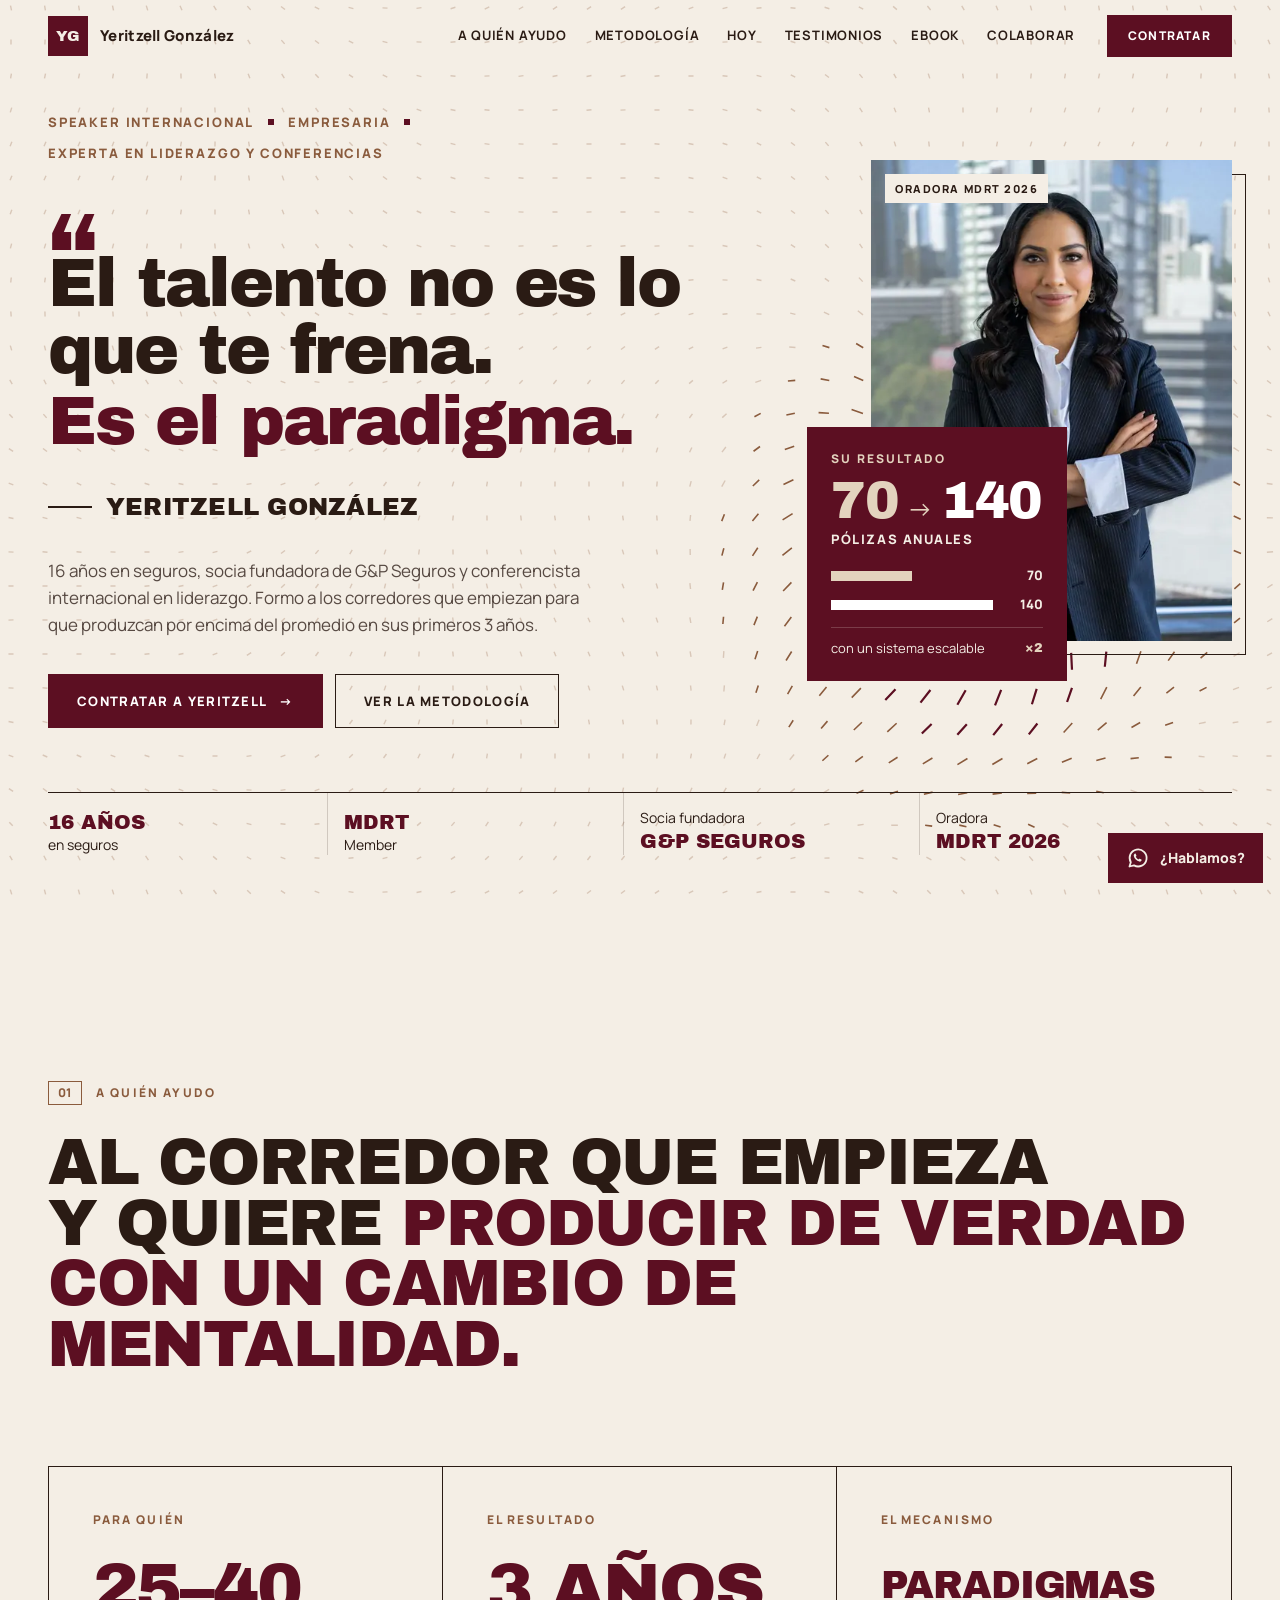
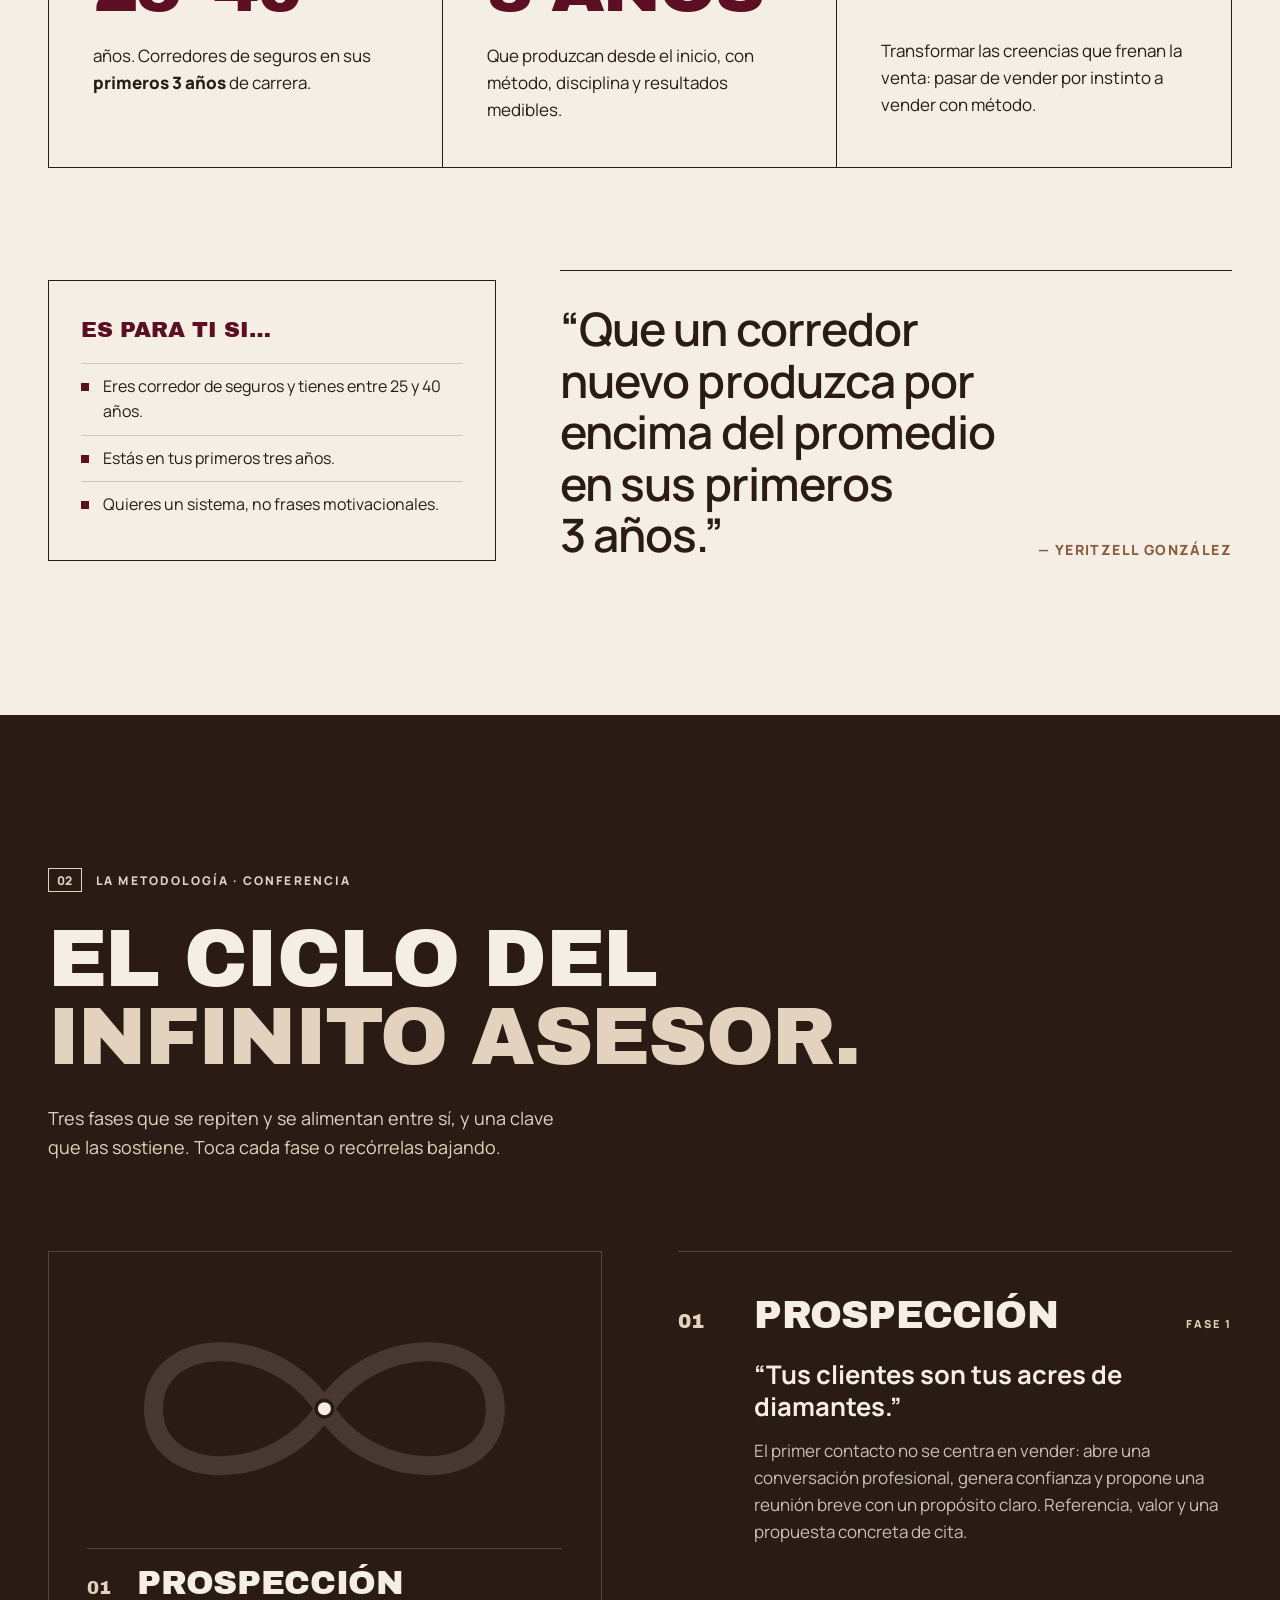
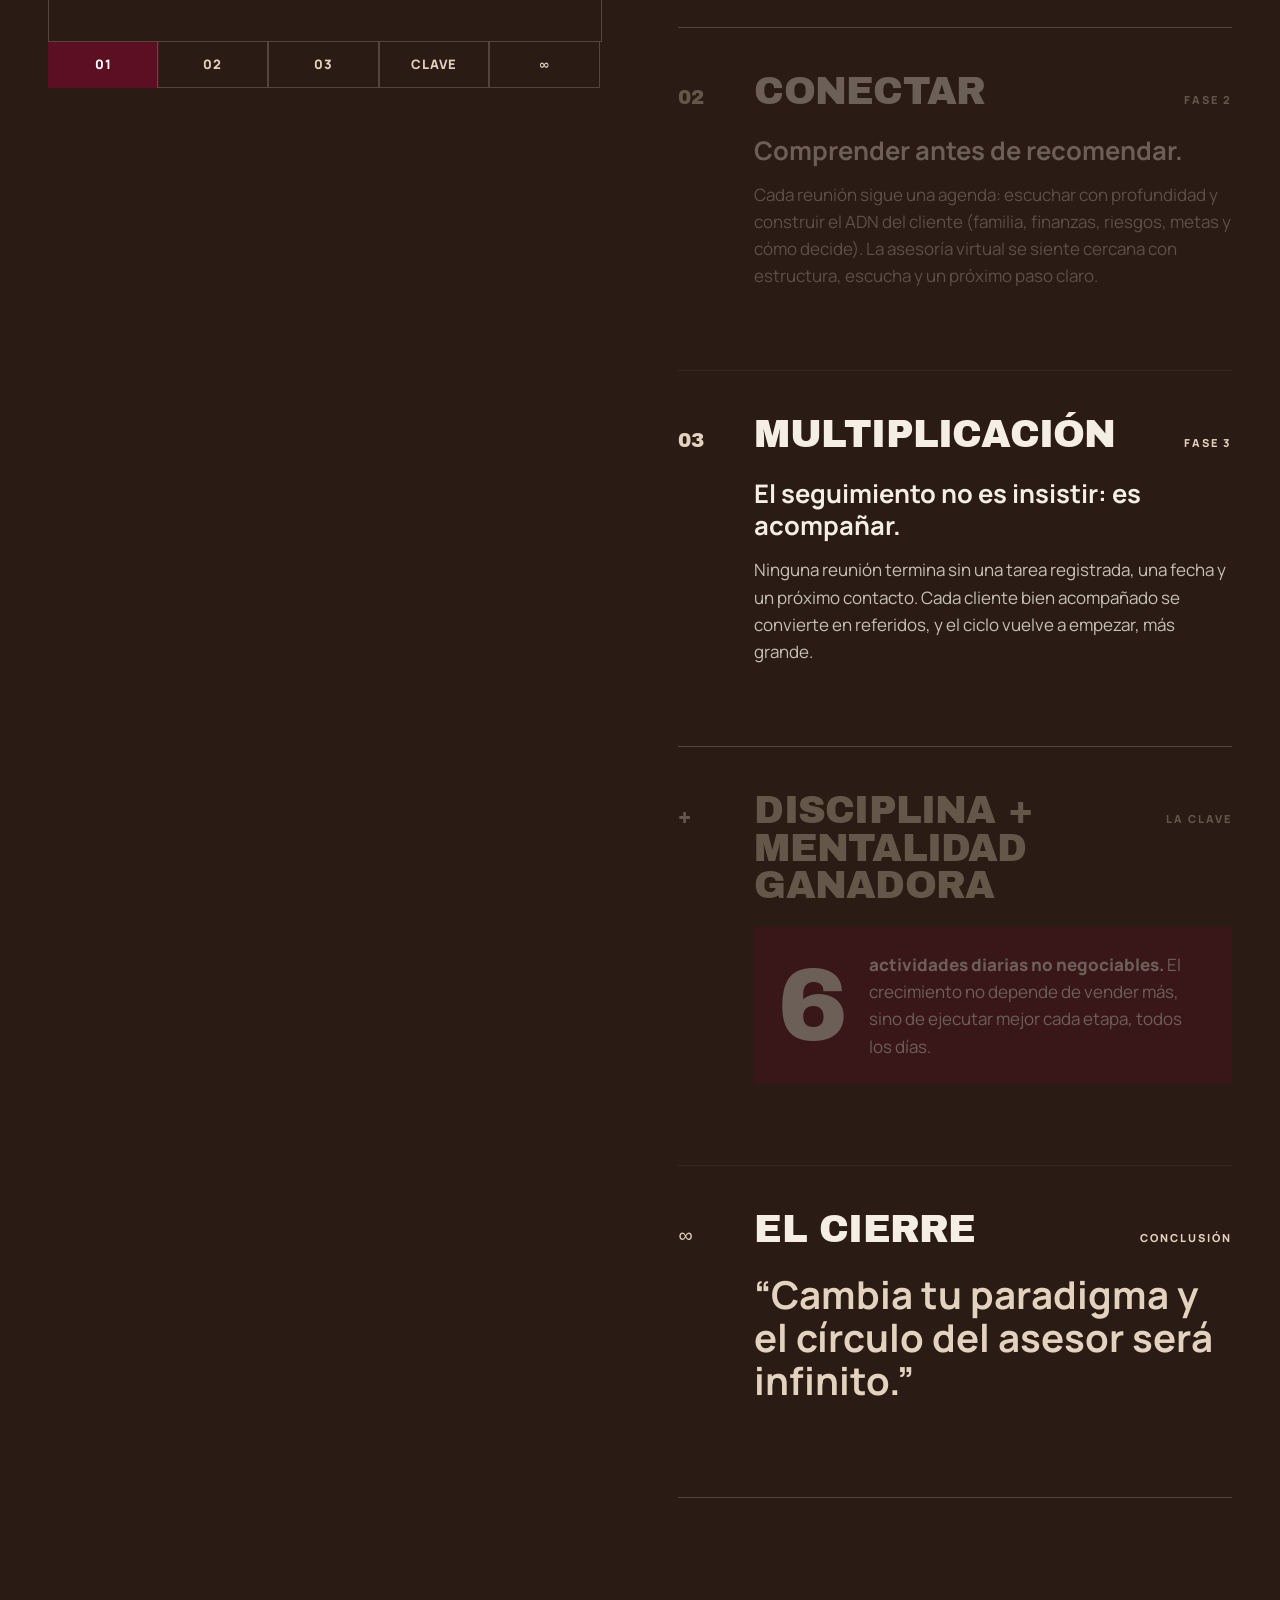
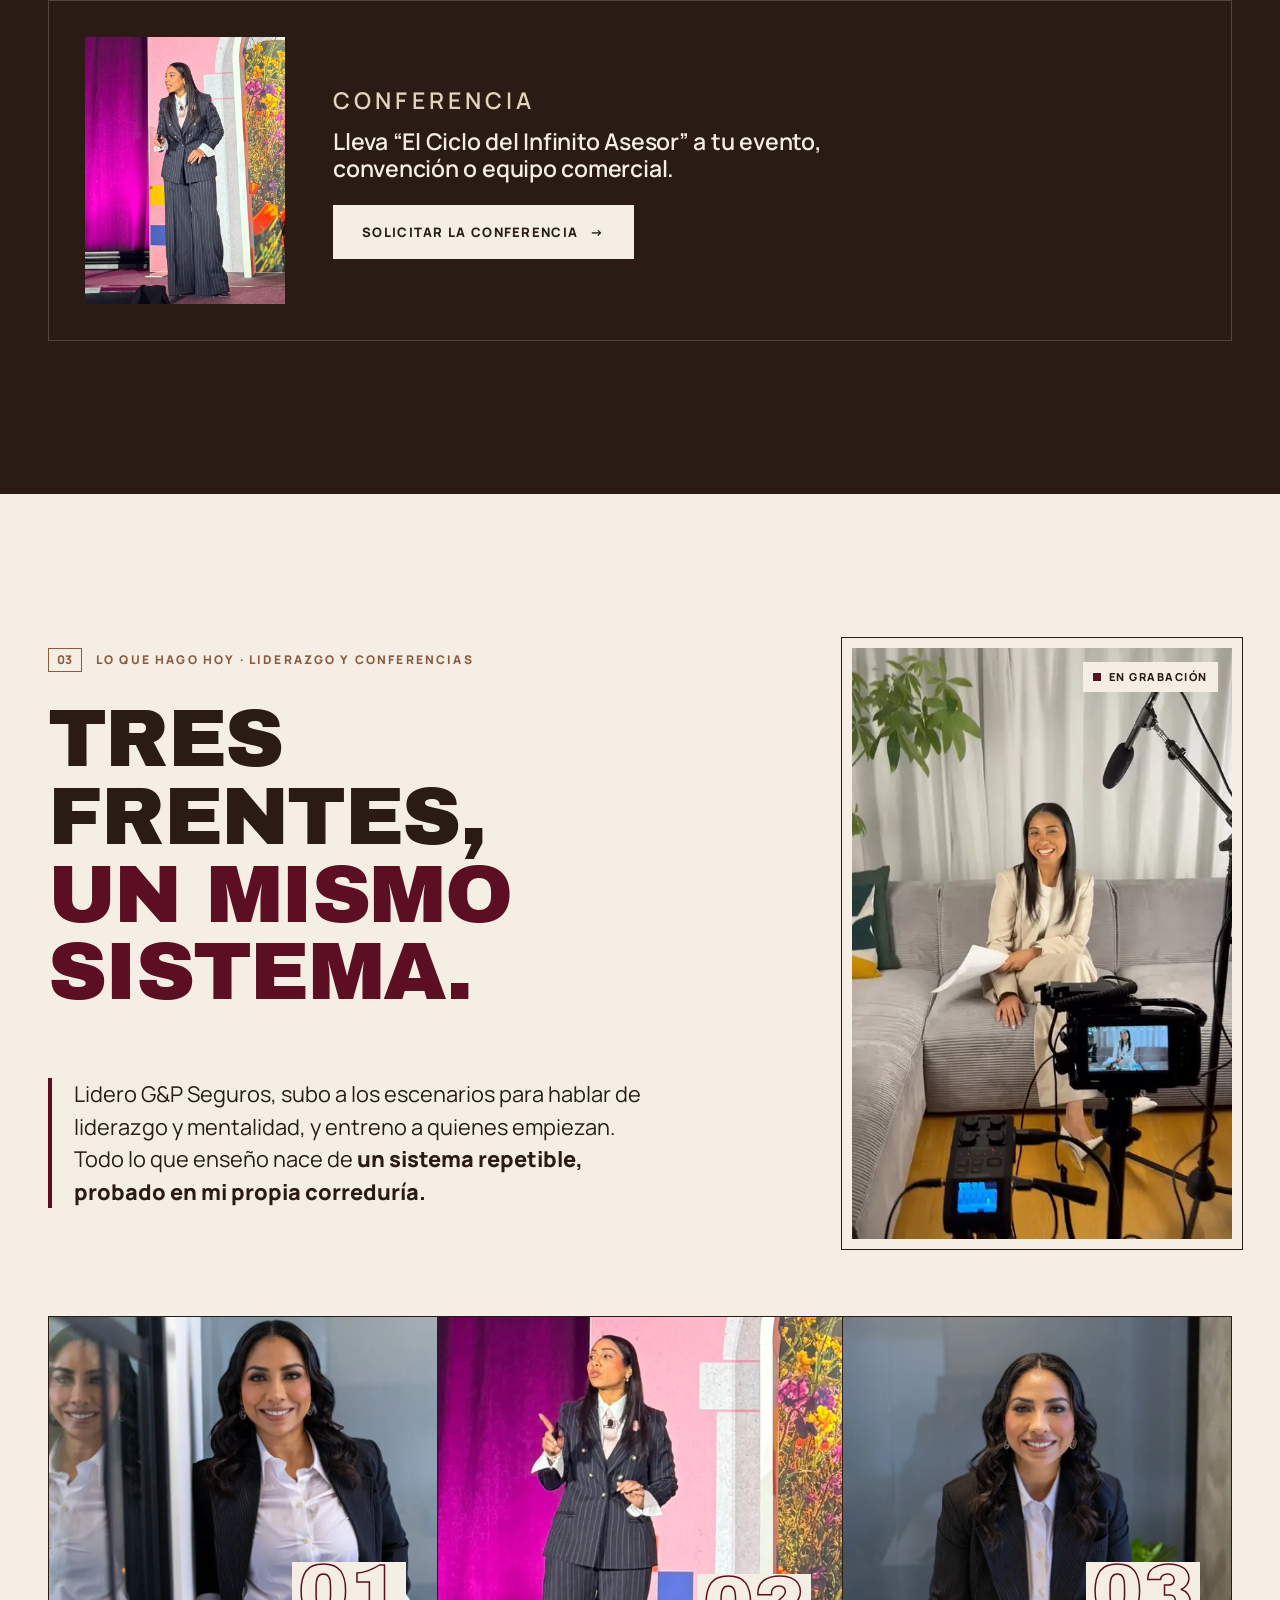
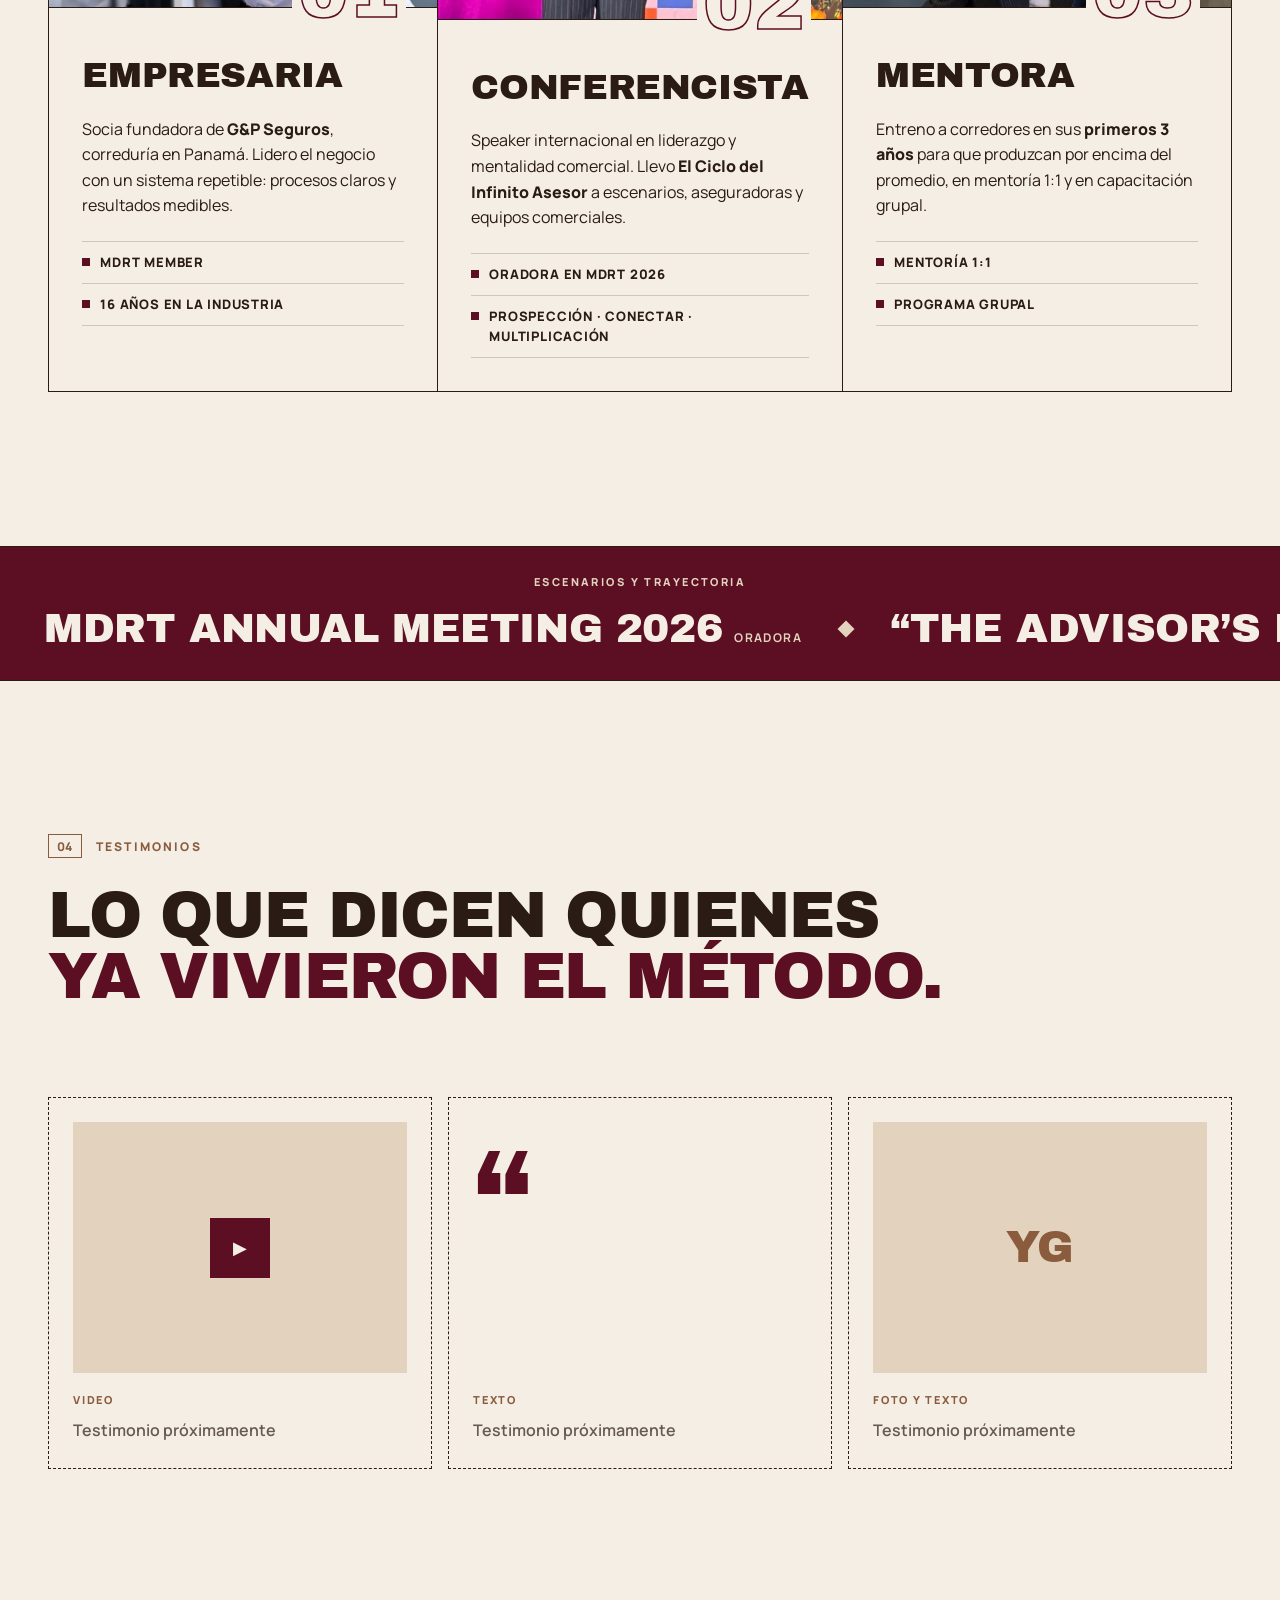
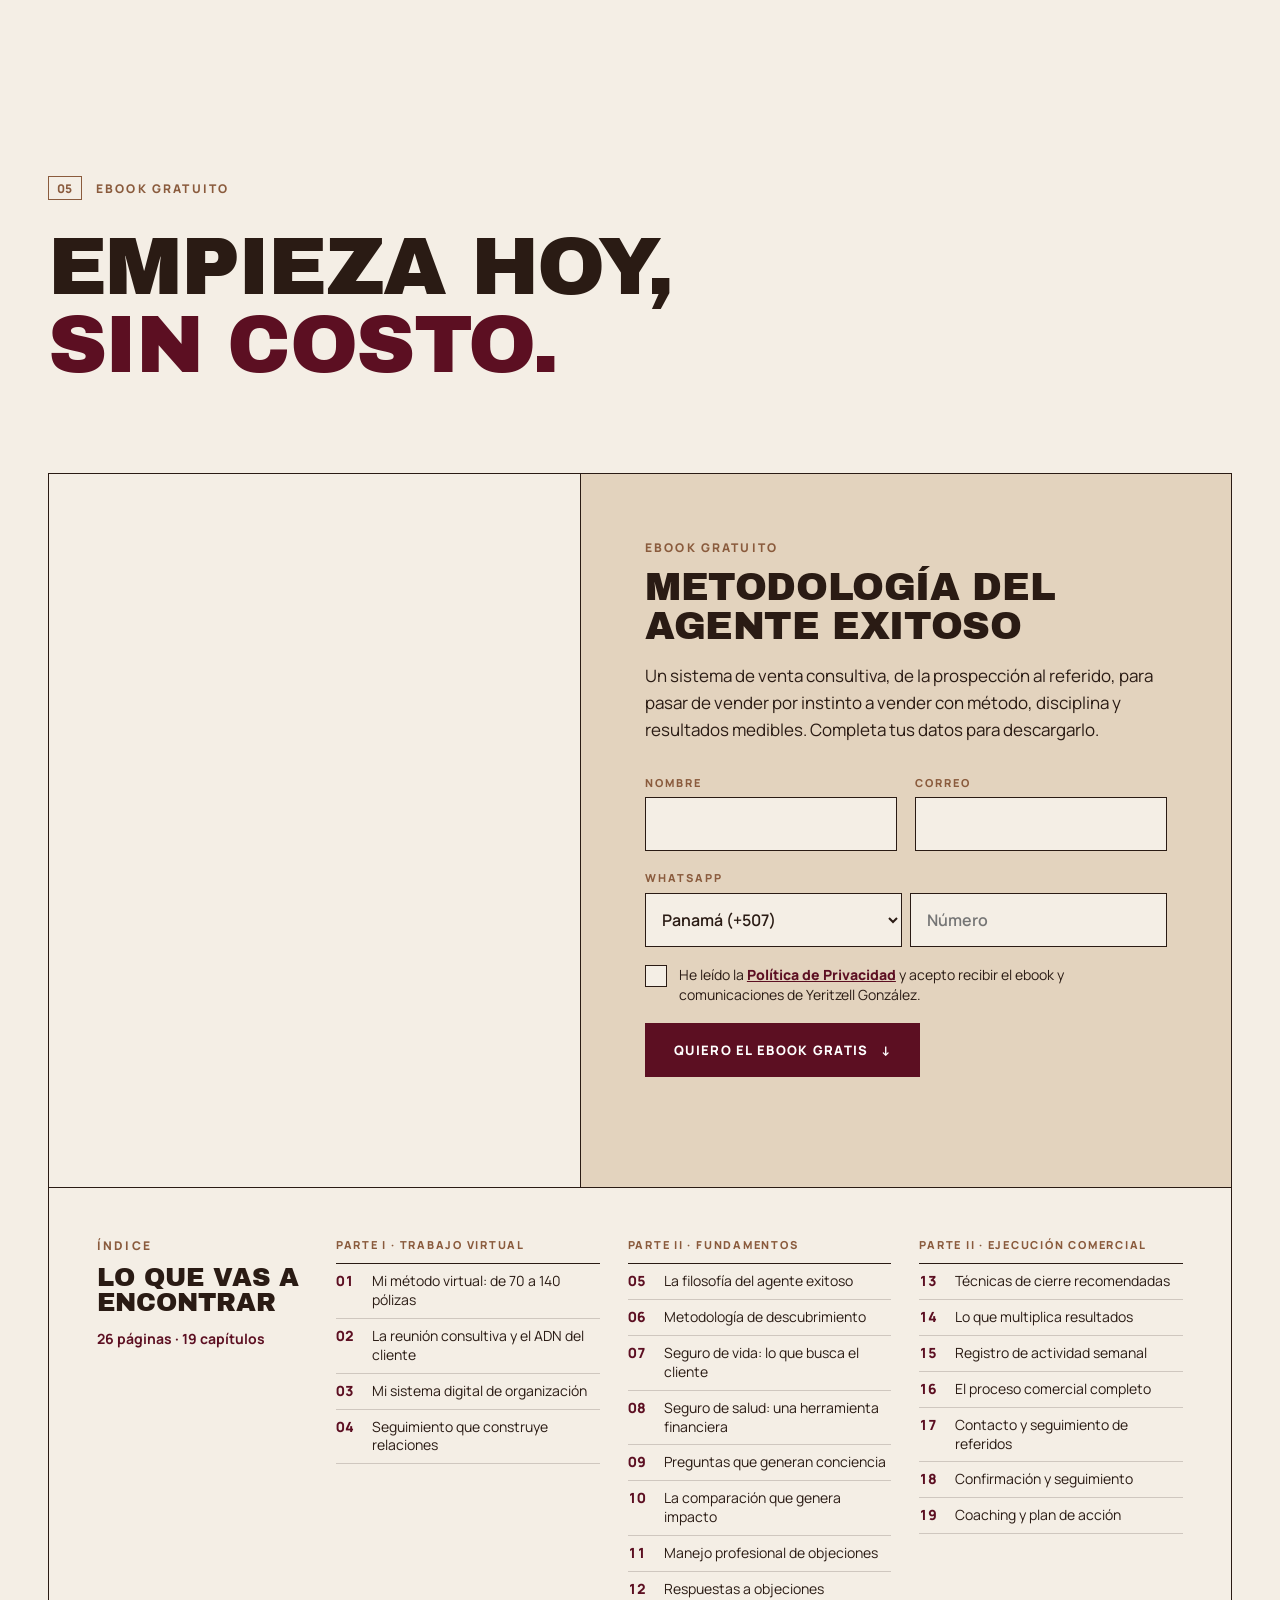
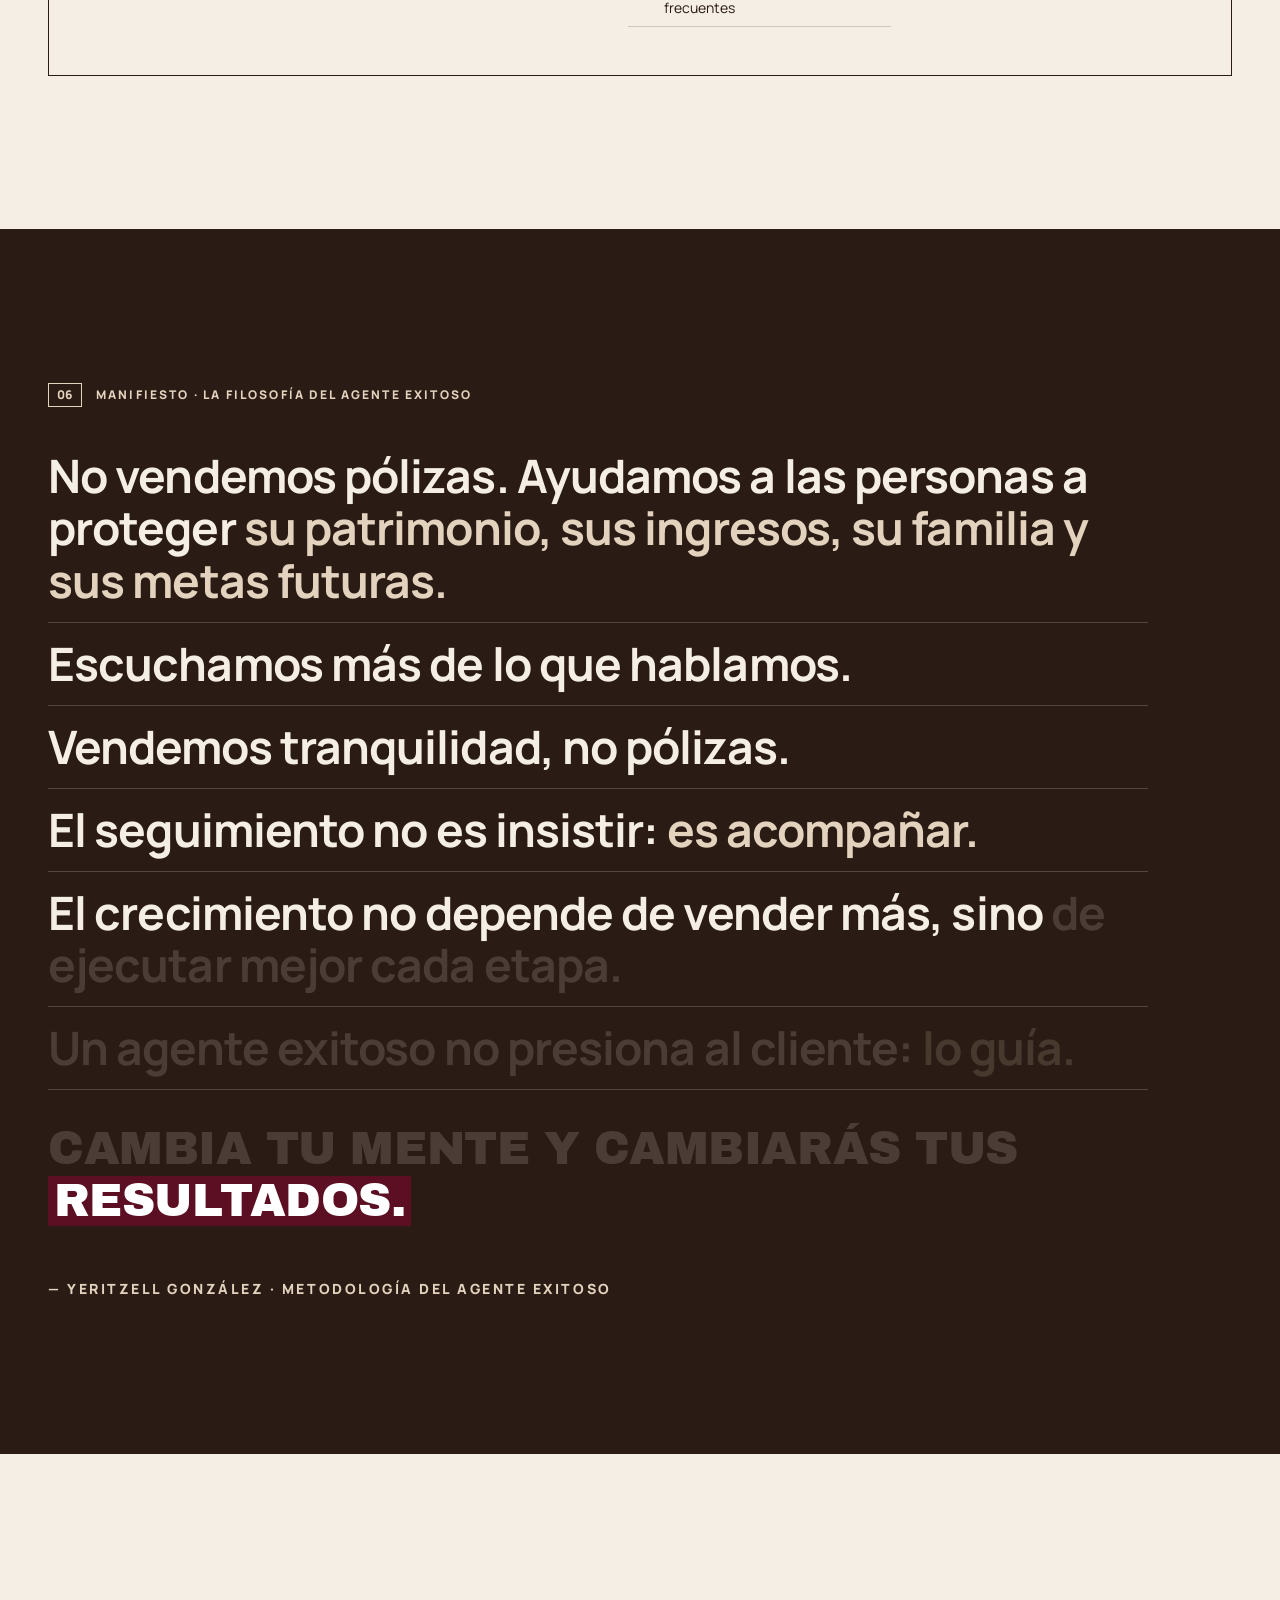
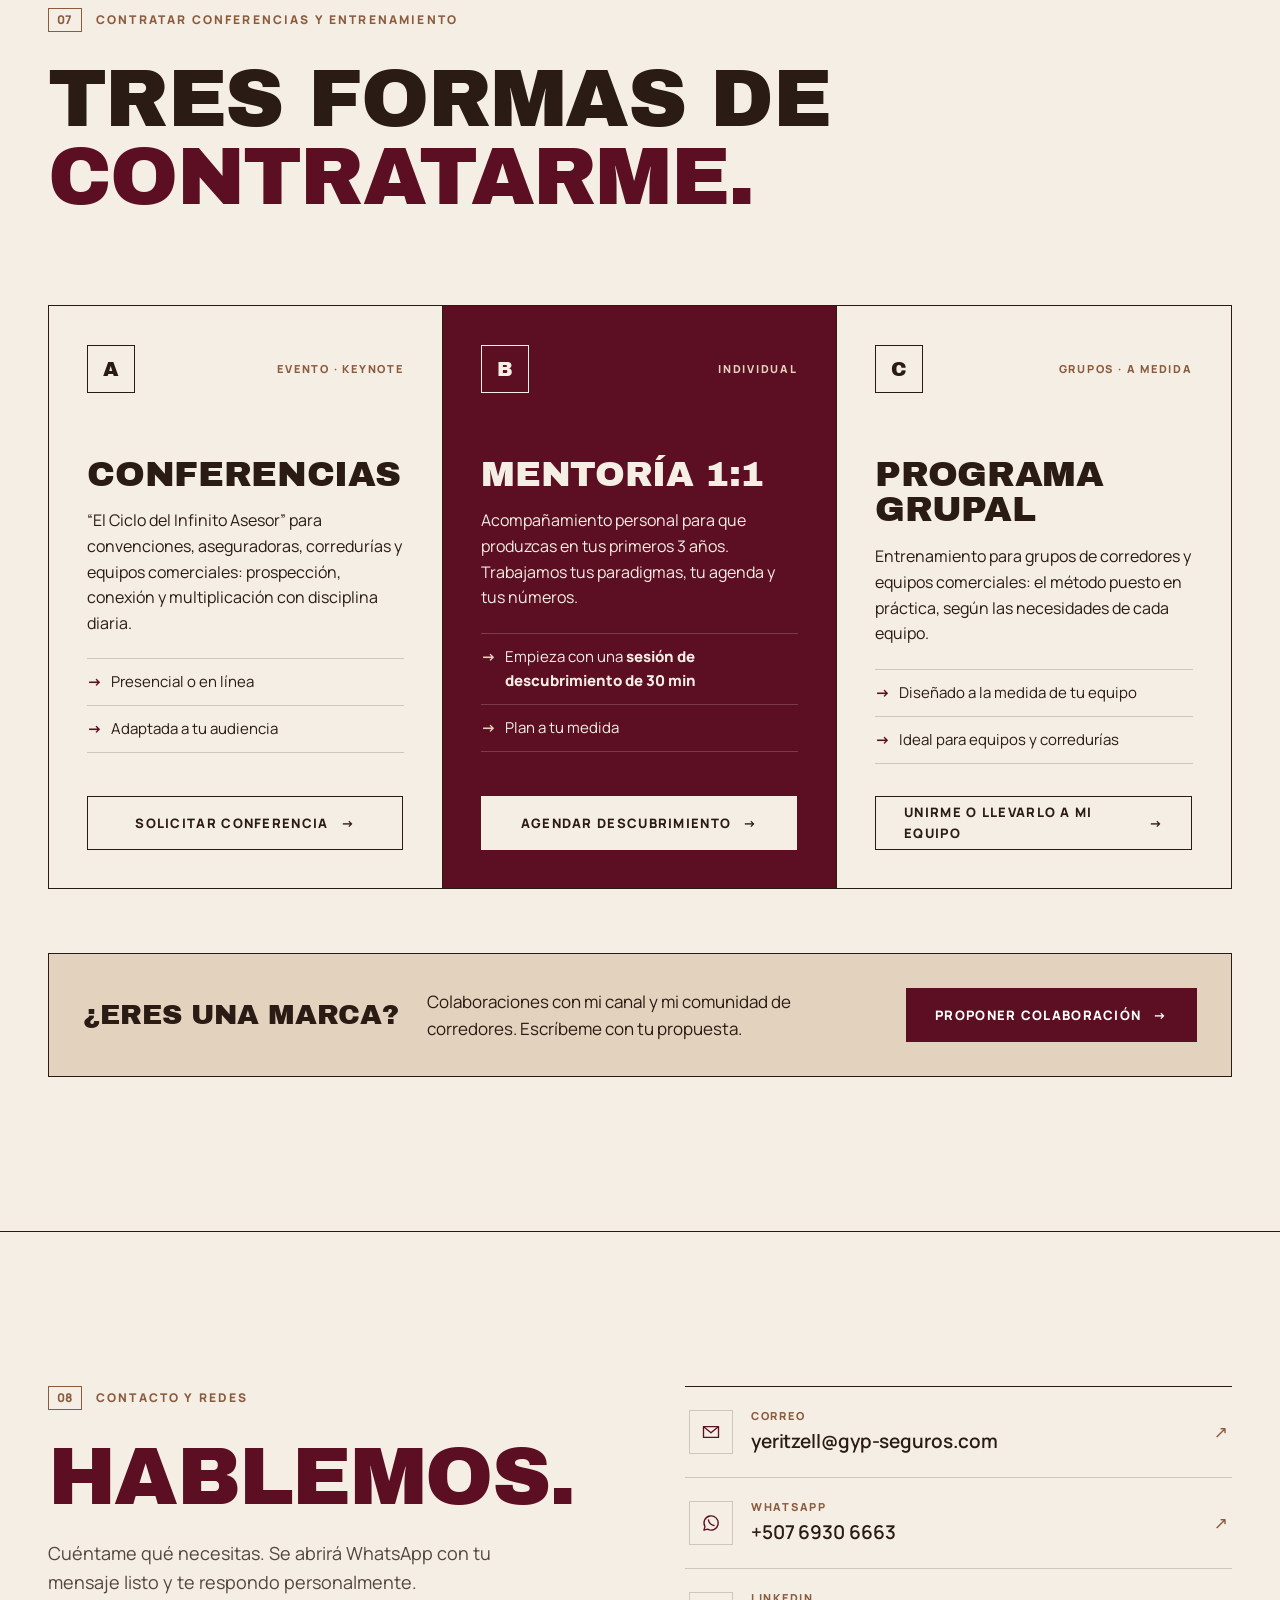
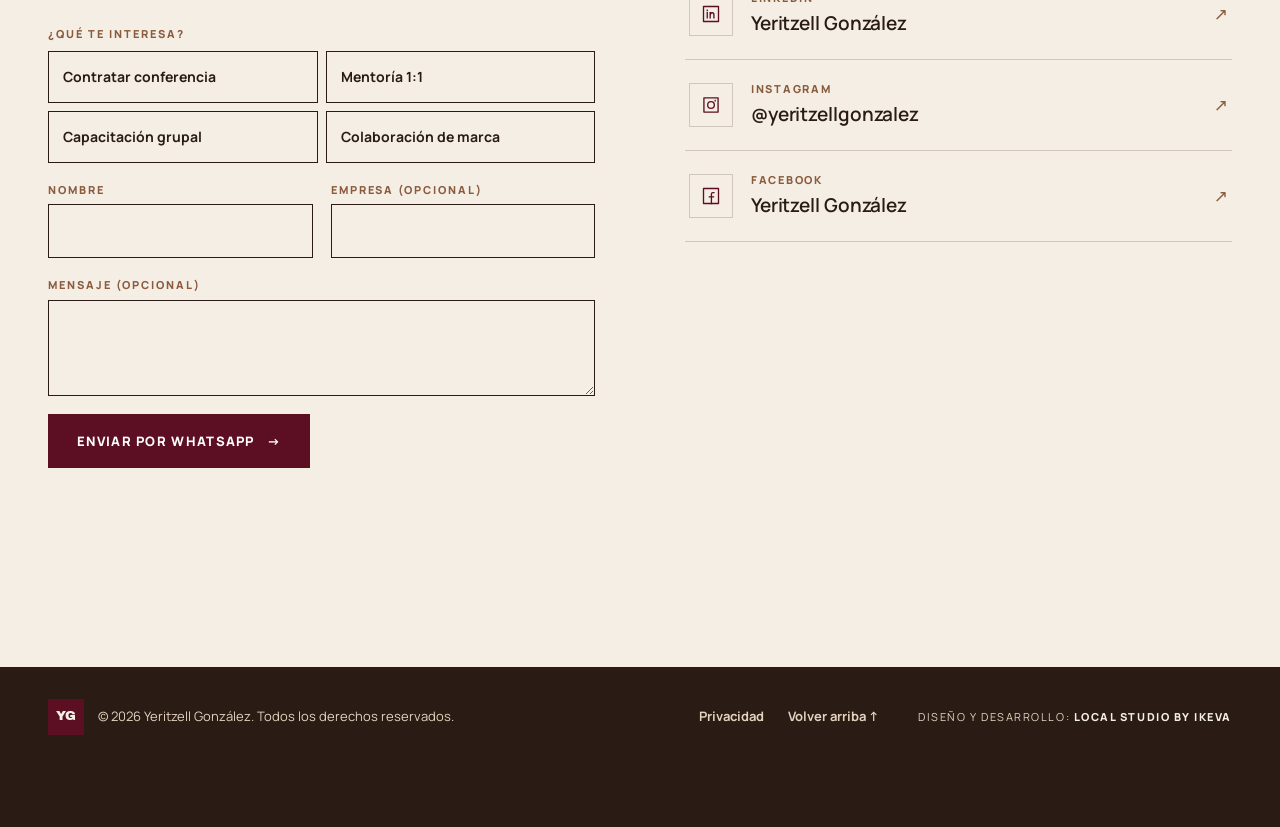
==== commit cec094ff: "Add files via upload" ====
--- a/index.html
+++ b/index.html
@@ -19,7 +19,7 @@
   <link rel="icon" href="data:image/svg+xml,%3Csvg xmlns='http://www.w3.org/2000/svg' viewBox='0 0 64 64'%3E%3Crect width='64' height='64' fill='%235C0F22'/%3E%3Ctext x='32' y='46' font-family='Arial Black,Arial' font-weight='900' font-size='40' text-anchor='middle' fill='%23F4EEE5'%3EY%3C/text%3E%3C/svg%3E">
   <link rel="preload" href="ArchivoBlack-Regular.woff2" as="font" type="font/woff2" crossorigin>
   <link rel="preload" href="Manrope-Variable.woff2" as="font" type="font/woff2" crossorigin>
-  <link rel="stylesheet" href="styles.css?v=20261107b">
+  <link rel="stylesheet" href="styles.css?v=20261107c">
   <script>document.documentElement.classList.add('js');</script>
   <script type="application/ld+json">
   {
@@ -79,7 +79,8 @@
       <a href="#ayuda">A quién ayudo</a>
       <a href="#metodo">Metodología</a>
       <a href="#hoy">Hoy</a>
-      <a href="#recursos">Recursos</a>
+      <a href="#testimonios">Testimonios</a>
+      <a href="#recursos">Ebook</a>
       <a href="#colaborar">Colaborar</a>
     </nav>
     <a href="#contacto" class="btn btn--vino btn--sm nav__cta" data-magnetic>Contratar</a>
@@ -90,10 +91,11 @@
       <a href="#ayuda"><small>01</small>A quién ayudo</a>
       <a href="#metodo"><small>02</small>Metodología</a>
       <a href="#hoy"><small>03</small>Lo que hago hoy</a>
-      <a href="#recursos"><small>04</small>Recursos gratis</a>
-      <a href="#manifiesto"><small>05</small>Manifiesto</a>
-      <a href="#colaborar"><small>06</small>Colaborar</a>
-      <a href="#contacto"><small>07</small>Contacto</a>
+      <a href="#testimonios"><small>04</small>Testimonios</a>
+      <a href="#recursos"><small>05</small>Ebook gratis</a>
+      <a href="#manifiesto"><small>06</small>Manifiesto</a>
+      <a href="#colaborar"><small>07</small>Colaborar</a>
+      <a href="#contacto"><small>08</small>Contacto</a>
     </nav>
     <a class="menu__mail" href="mailto:yeritzell@gyp-seguros.com">yeritzell@gyp-seguros.com</a>
   </div>
@@ -105,7 +107,7 @@
         <div class="hero__grid">
           <div class="hero__text">
             <p class="hero__roles reveal">
-              <span>Speaker Internacional</span><i></i><span>Empresaria</span><i></i><span>Experta en Liderazgo y Ventas Remotas</span>
+              <span>Speaker Internacional</span><i></i><span>Empresaria</span><i></i><span>Experta en Liderazgo y Conferencias</span>
             </p>
             <blockquote class="hero__quote">
               <p class="hero__said">
@@ -346,29 +348,42 @@
       </div>
     </section>
 
-    <!-- ============ RECURSOS: ENTRENAMIENTO + EBOOK ============ -->
+    <!-- ============ TESTIMONIOS ============ -->
+    <section class="sec testimonios" id="testimonios">
+      <div class="wrap">
+        <header class="sec__head reveal">
+          <p class="kicker"><span>04</span>Testimonios</p>
+          <h2 class="h2">Lo que dicen quienes<br><mark>ya vivieron el método.</mark></h2>
+        </header>
+
+        <!-- Marco provisional: se sustituye solo al añadir testimonios en manifest.js -->
+        <div class="testis" id="testis">
+          <article class="testi testi--slot reveal">
+            <div class="testi__media"><span class="testi__play" aria-hidden="true">▶</span></div>
+            <p class="testi__tag">Video</p>
+            <p class="testi__soon">Testimonio próximamente</p>
+          </article>
+          <article class="testi testi--slot reveal">
+            <p class="testi__mark" aria-hidden="true">“</p>
+            <p class="testi__tag">Texto</p>
+            <p class="testi__soon">Testimonio próximamente</p>
+          </article>
+          <article class="testi testi--slot reveal">
+            <div class="testi__media"><span class="testi__initial" aria-hidden="true">YG</span></div>
+            <p class="testi__tag">Foto y texto</p>
+            <p class="testi__soon">Testimonio próximamente</p>
+          </article>
+        </div>
+      </div>
+    </section>
+
+    <!-- ============ RECURSOS: EBOOK ============ -->
     <section class="sec recursos" id="recursos">
       <div class="wrap">
         <header class="sec__head reveal">
-          <p class="kicker"><span>04</span>Recursos gratuitos</p>
+          <p class="kicker"><span>05</span>Ebook gratuito</p>
           <h2 class="h2">Empieza hoy,<br><mark>sin costo.</mark></h2>
         </header>
-
-        <div class="video reveal">
-          <div class="video__meta">
-            <p class="cell__tag">Entrenamiento gratuito</p>
-            <h3 class="h3">Planificación financiera y familiar</h3>
-            <p>Un webinar sobre cómo proteger y planificar el futuro de una familia: la base de toda conversación de valor con un cliente.</p>
-            <a class="link" href="https://www.youtube.com/watch?v=BB-jb_EY4y0" target="_blank" rel="noopener">Verlo en YouTube ↗</a>
-          </div>
-          <div class="video__frame" id="video">
-            <a href="https://www.youtube.com/watch?v=BB-jb_EY4y0" class="video__poster" target="_blank" rel="noopener" aria-label="Reproducir el entrenamiento de planificación financiera">
-              <img src="entrenamiento.webp" alt="Webinar de planificación financiera y familiar" width="1280" height="720" loading="lazy">
-              <span class="video__play"><span>▶</span>Reproducir</span>
-            </a>
-            <p class="video__note">Al reproducir se carga YouTube.</p>
-          </div>
-        </div>
 
         <div class="ebook reveal" id="ebook">
           <div class="ebook__cover">
@@ -448,7 +463,7 @@
     <!-- ============ MANIFIESTO ============ -->
     <section class="sec manifiesto" id="manifiesto">
       <div class="wrap">
-        <p class="kicker kicker--light"><span>05</span>Manifiesto · La filosofía del agente exitoso</p>
+        <p class="kicker kicker--light"><span>06</span>Manifiesto · La filosofía del agente exitoso</p>
         <div class="manifest" id="manifest">
           <p>No vendemos pólizas. Ayudamos a las personas a proteger <mark>su patrimonio, sus ingresos, su familia y sus metas futuras.</mark></p>
           <p>Escuchamos más de lo que hablamos.</p>
@@ -466,7 +481,7 @@
     <section class="sec colaborar" id="colaborar">
       <div class="wrap">
         <header class="sec__head reveal">
-          <p class="kicker"><span>06</span>Contratar conferencias y entrenamiento</p>
+          <p class="kicker"><span>07</span>Contratar conferencias y entrenamiento</p>
           <h2 class="h2">Tres formas de<br><mark>contratarme.</mark></h2>
         </header>
 
@@ -506,7 +521,7 @@
     <section class="sec contacto" id="contacto">
       <div class="wrap contacto__grid">
         <div class="contacto__intro reveal">
-          <p class="kicker"><span>07</span>Contacto y redes</p>
+          <p class="kicker"><span>08</span>Contacto y redes</p>
           <h2 class="h2">Hablemos.</h2>
           <p class="contacto__lead">Cuéntame qué necesitas. Se abrirá WhatsApp con tu mensaje listo y te respondo personalmente.</p>
           <form class="form contact-form" id="contactForm" novalidate>
@@ -543,9 +558,6 @@
           <li data-social="facebook"><a class="channel" href="#" target="_blank" rel="noopener">
             <span class="channel__ico" aria-hidden="true"><svg viewBox="0 0 24 24"><path d="M3 3h18v18H3z"/><path d="M15.5 8h-1.3c-1 0-1.7.7-1.7 1.7V21M10 13h5"/></svg></span>
             <span class="channel__txt"><small>Facebook</small>Yeritzell González</span><span class="channel__go" aria-hidden="true">↗</span></a></li>
-          <li><a class="channel" href="https://www.youtube.com/watch?v=BB-jb_EY4y0" target="_blank" rel="noopener">
-            <span class="channel__ico" aria-hidden="true"><svg viewBox="0 0 24 24"><path d="M2.5 5.5h19v13h-19z"/><path d="M10 9v6l5-3z"/></svg></span>
-            <span class="channel__txt"><small>YouTube</small>Entrenamiento gratuito</span><span class="channel__go" aria-hidden="true">↗</span></a></li>
         </ul>
       </div>
     </section>
@@ -570,8 +582,8 @@
     <span>¿Hablamos?</span>
   </a>
 
-  <script defer src="manifest.js?v=20261107b"></script>
-  <script defer src="countries.js?v=20261107b"></script>
-  <script defer src="main.js?v=20261107b"></script>
+  <script defer src="manifest.js?v=20261107c"></script>
+  <script defer src="countries.js?v=20261107c"></script>
+  <script defer src="main.js?v=20261107c"></script>
 </body>
 </html>
--- a/styles.css
+++ b/styles.css
@@ -418,21 +418,23 @@
 @keyframes marquee { to { transform: translateX(-50%); } }
 
 /* ---------- Recursos ---------- */
-.video { display: grid; grid-template-columns: .8fr 1.2fr; gap: clamp(28px, 5vw, 72px); align-items: center; margin-bottom: clamp(64px, 9vw, 128px); }
-.video__meta p:not(.cell__tag) { margin-bottom: 22px; max-width: 420px; }
-.video__frame { position: relative; aspect-ratio: 16 / 9; background: var(--espresso); outline: 1.5px solid var(--espresso); outline-offset: 10px; }
-.video__frame iframe, .video__poster, .video__poster img { position: absolute; inset: 0; width: 100%; height: 100%; border: 0; }
-.video__poster img { object-fit: cover; transition: transform 1s var(--ease), opacity .5s; }
-.video__poster:hover img { transform: scale(1.03); }
-.video__play {
-  position: absolute; left: 0; bottom: 0; display: flex; align-items: center; gap: 14px;
-  background: var(--vino); color: var(--blanco); padding: 0 26px 0 0; height: 72px;
-  font-size: 13px; font-weight: 800; letter-spacing: .12em; text-transform: uppercase;
-  transition: background-color .35s var(--ease);
-}
-.video__play span { display: grid; place-items: center; width: 72px; height: 72px; background: var(--espresso); font-size: 20px; }
-.video__poster:hover .video__play { background: var(--espresso); }
-.video__poster:hover .video__play span { background: var(--vino); }
+
+/* ---------- Testimonios ---------- */
+.testimonios .sec__head { max-width: 1160px; }
+.testimonios .h2 { font-size: clamp(34px, 5vw, 72px); }
+.testis { display: grid; grid-template-columns: repeat(3, 1fr); gap: 16px; align-items: stretch; }
+.testi { display: flex; flex-direction: column; gap: 10px; padding: clamp(18px, 2vw, 24px); background: var(--hueso); border: 1.5px solid var(--espresso); }
+.testi--slot { border-style: dashed; }
+.testi__media { position: relative; aspect-ratio: 4 / 3; display: grid; place-items: center; background: var(--arena); overflow: hidden; margin-bottom: 8px; }
+.testi__media img, .testi__media video { position: absolute; inset: 0; width: 100%; height: 100%; object-fit: cover; }
+.testi__play { display: grid; place-items: center; width: 60px; height: 60px; background: var(--vino); color: var(--hueso); font-size: 18px; }
+.testi__initial { font-family: var(--f-display); font-size: 44px; color: var(--cuero); }
+.testi__mark { font-family: var(--f-display); font-size: 120px; line-height: 1; height: .62em; color: var(--vino); margin-top: 12px; flex: 1; }
+.testi__tag { font-size: 11px; font-weight: 800; letter-spacing: .16em; text-transform: uppercase; color: var(--cuero); }
+.testi__soon { font-size: 16px; font-weight: 600; color: rgba(42, 27, 20, .7); }
+.testi__quote { margin: 0; flex: 1; font-size: 17px; font-weight: 600; line-height: 1.45; }
+.testi__who { font-family: var(--f-display); font-size: 15px; text-transform: uppercase; padding-top: 12px; border-top: 1px solid var(--line); }
+.testi__who small { display: block; margin-top: 4px; font-family: var(--f-body); font-size: 13px; font-weight: 600; text-transform: none; color: var(--cuero); }
 
 .ebook { display: grid; grid-template-columns: .9fr 1.1fr; background: var(--arena); border: 1.5px solid var(--espresso); }
 .ebook__cover { display: grid; place-items: center; padding: clamp(40px, 6vw, 80px); border-right: 1.5px solid var(--espresso); perspective: 1200px; background: var(--hueso); }
@@ -596,8 +598,6 @@
 .pillar__body .pillar__n { position: absolute; right: clamp(20px, 2.4vw, 32px); top: -46px; font-size: 76px; background: var(--hueso); padding: 0 6px; transition: background-color .5s var(--ease), -webkit-text-stroke-color .5s; }
 .pillar:hover .pillar__body .pillar__n { background: var(--vino); }
 .pillar__body .pillar__t { margin: 6px 0 12px; padding: 0; }
-
-.video__note { position: absolute; right: 0; bottom: -34px; font-size: 12px; color: var(--cuero); }
 .ebook__cover { display: flex; flex-direction: column; justify-content: center; align-items: center; gap: 36px; }
 .book { width: min(100%, 460px); aspect-ratio: 16 / 9; transform: rotateY(-14deg) rotateX(5deg); }
 .book img { width: 100%; height: 100%; object-fit: cover; box-shadow: 16px 16px 0 var(--vino); outline: 1.5px solid var(--espresso); }
@@ -683,11 +683,6 @@
   .pillar { min-height: 0; }
   .pillar__n { font-size: 64px; }
   .pillar__t { padding-top: 28px; }
-
-  .video { grid-template-columns: 1fr; }
-  .video__frame { order: -1; margin: 0 10px; }
-  .video__play { height: 56px; }
-  .video__play span { width: 56px; height: 56px; }
   .ebook { grid-template-columns: 1fr; }
   .ebook__cover { border-right: 0; border-bottom: 1.5px solid var(--espresso); padding: 44px 24px 56px; }
   .book { width: min(220px, 58vw); }
@@ -738,7 +733,6 @@
   .metodo__cta .btn { grid-column: 1 / -1; }
   .reel, .hoy__top .reel { grid-column: 1; grid-row: auto; width: 72%; max-width: 320px; justify-self: start; margin: 0 0 40px 10px; }
   .pillar__img { aspect-ratio: 16 / 11; }
-  .video__note { position: static; margin-top: 8px; }
   .ebook__cover { align-items: center; }
 }
 @media (max-width: 520px) {
@@ -764,3 +758,8 @@
   .interest { grid-template-columns: 1fr; }
   .phone { grid-template-columns: 1fr; }
 }
+
+@media (max-width: 860px) {
+  .testis { grid-template-columns: 1fr; }
+  .testi__mark { flex: none; }
+}
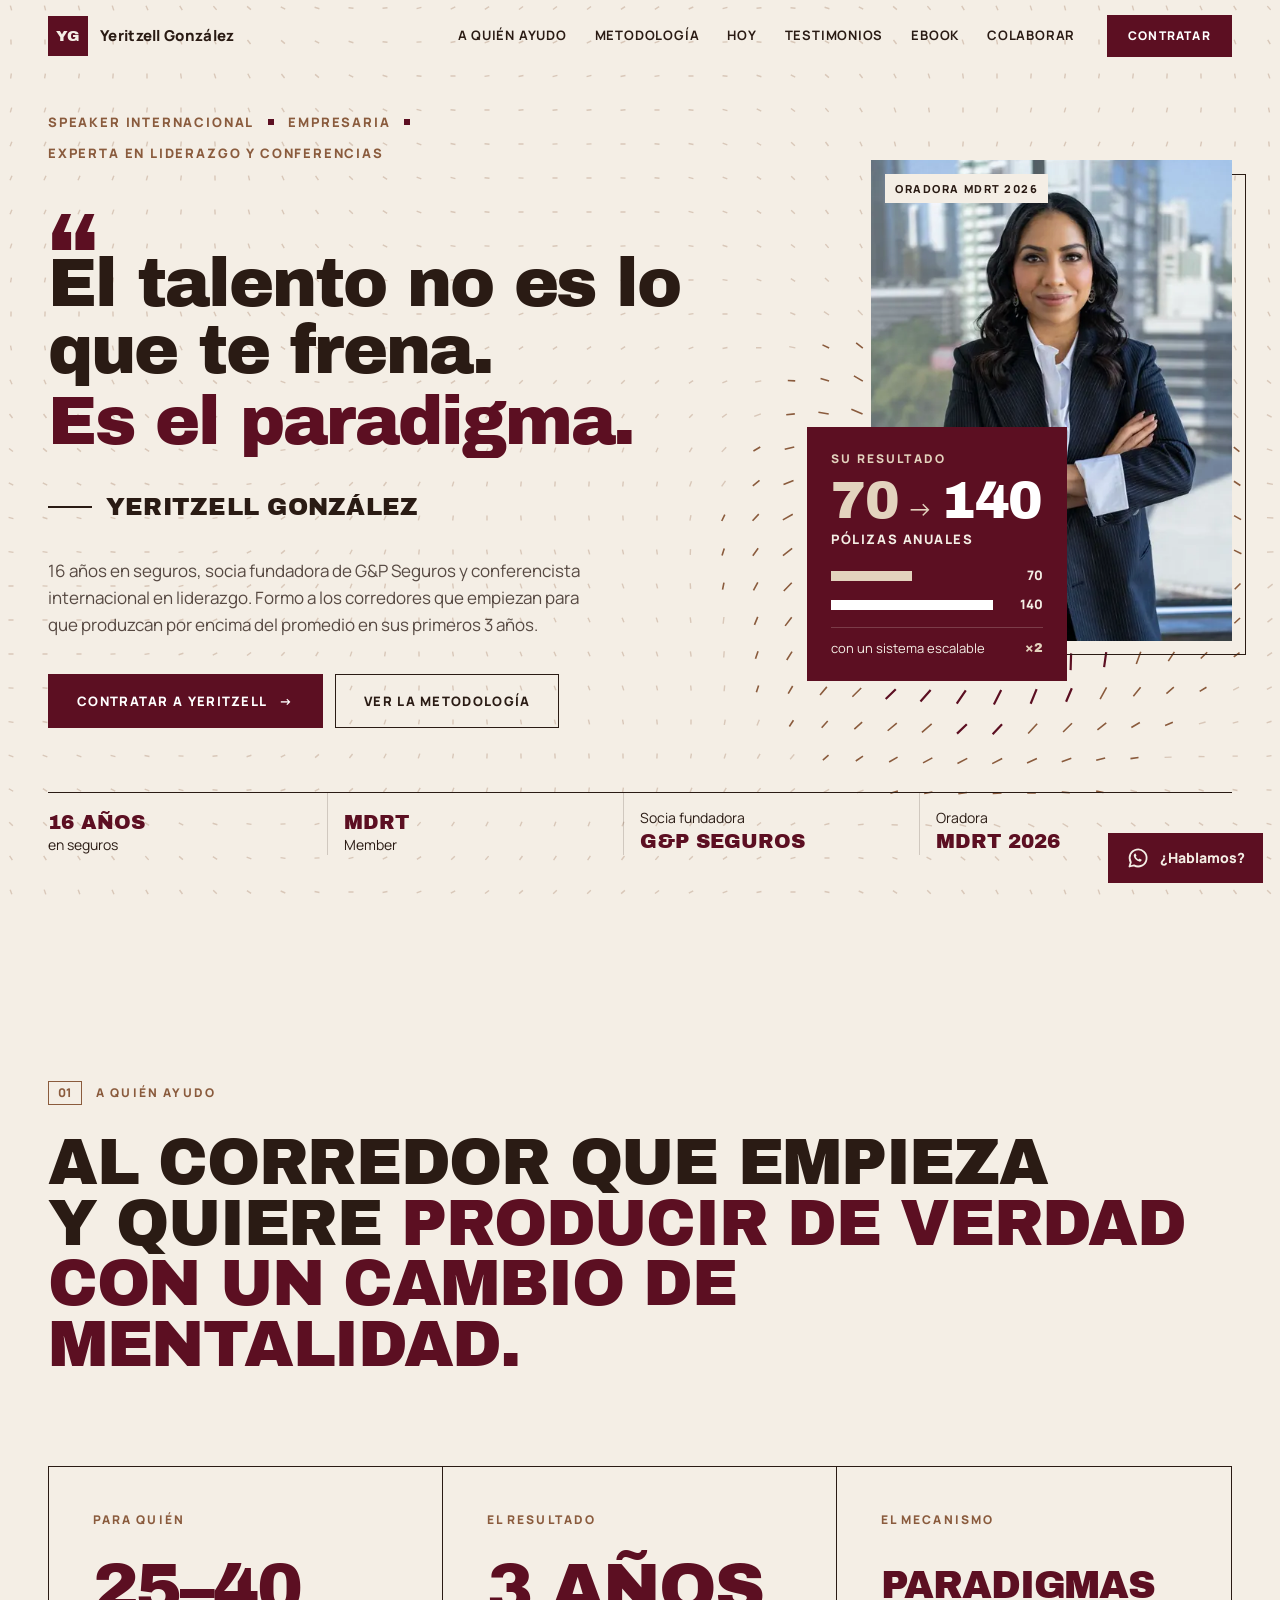
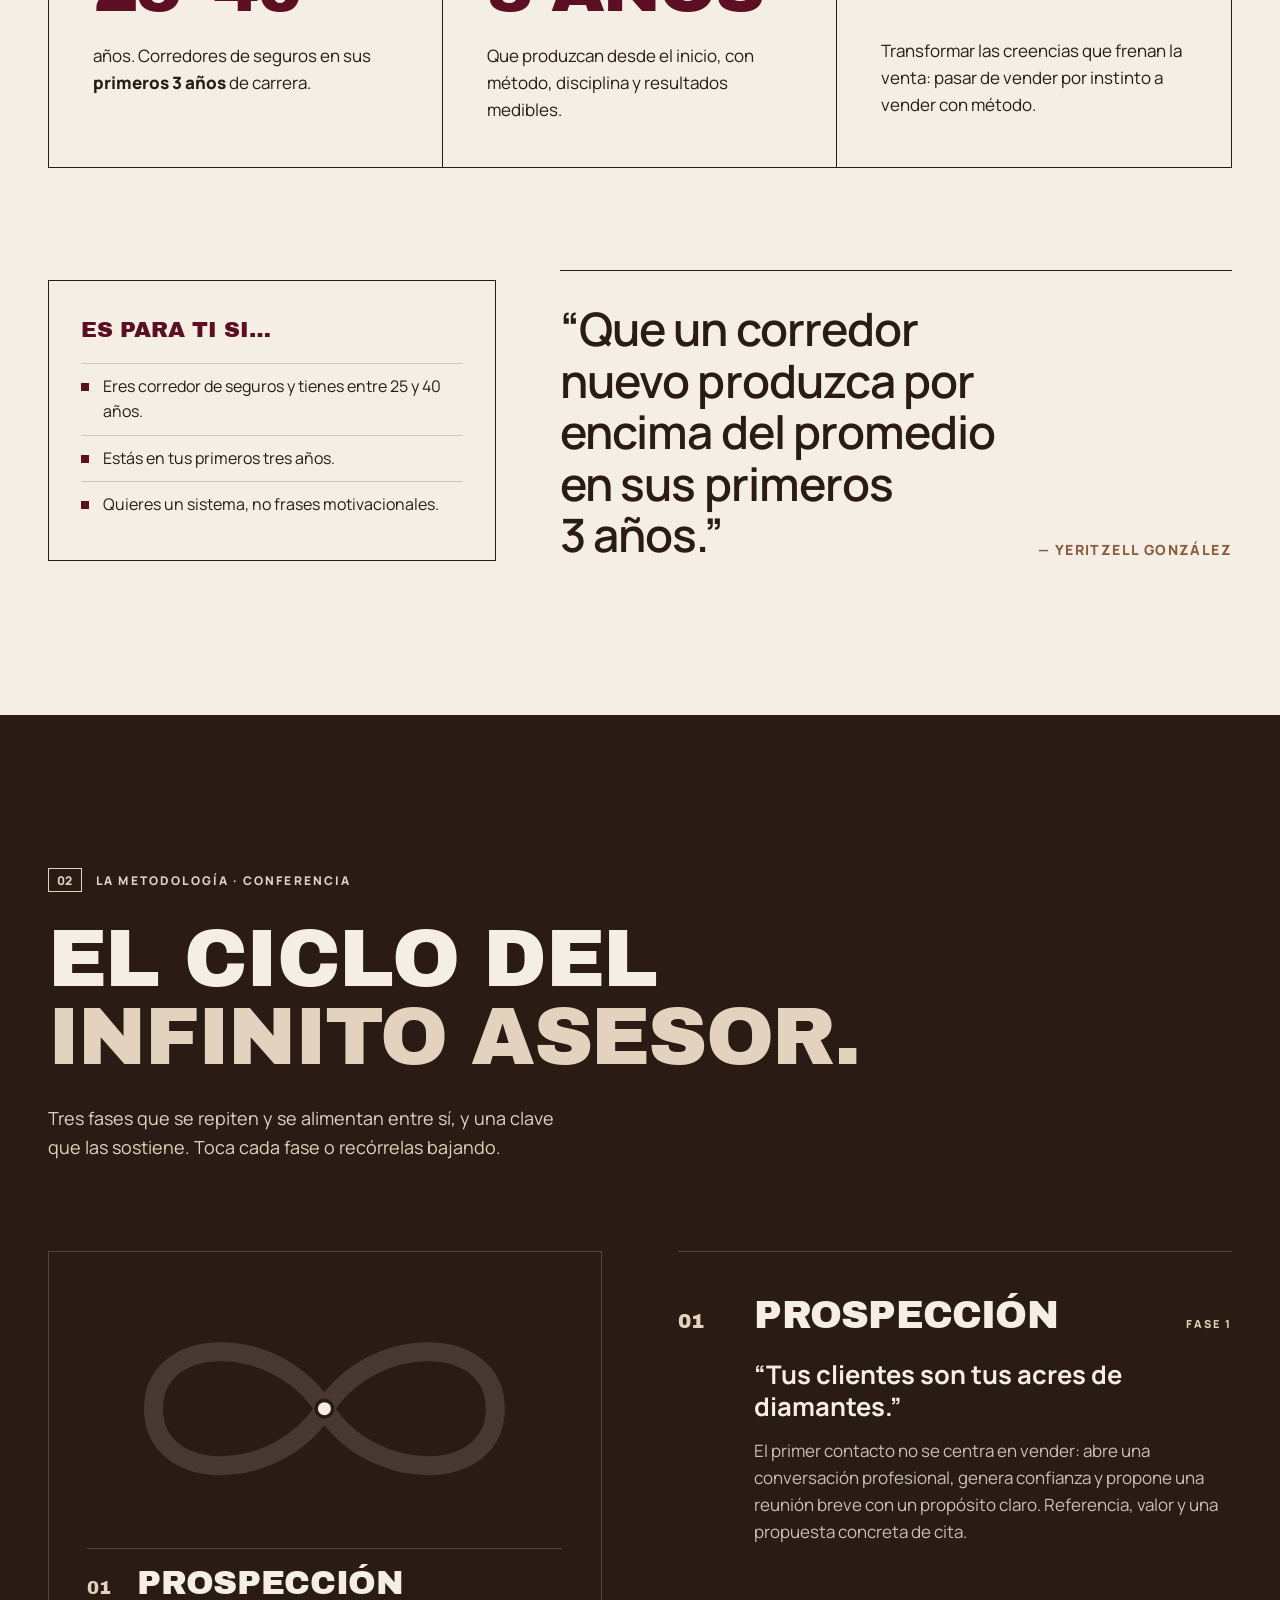
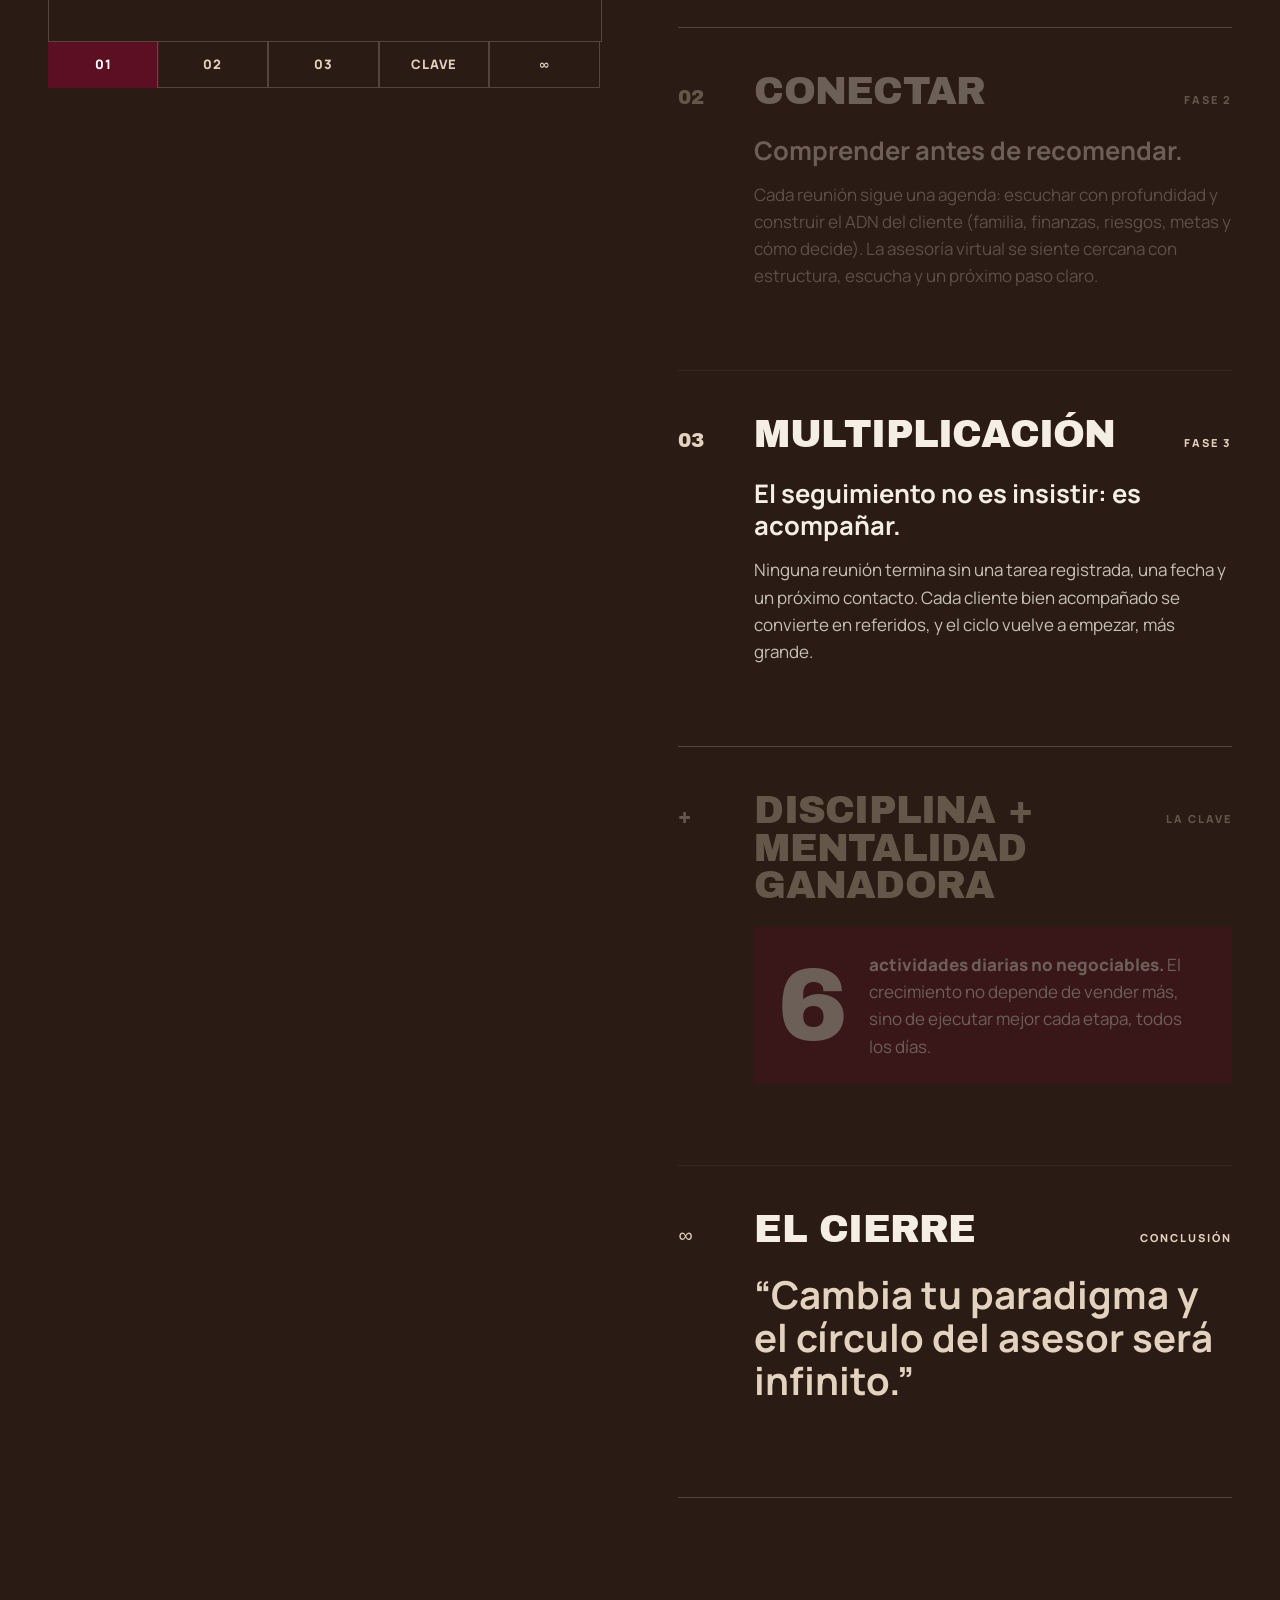
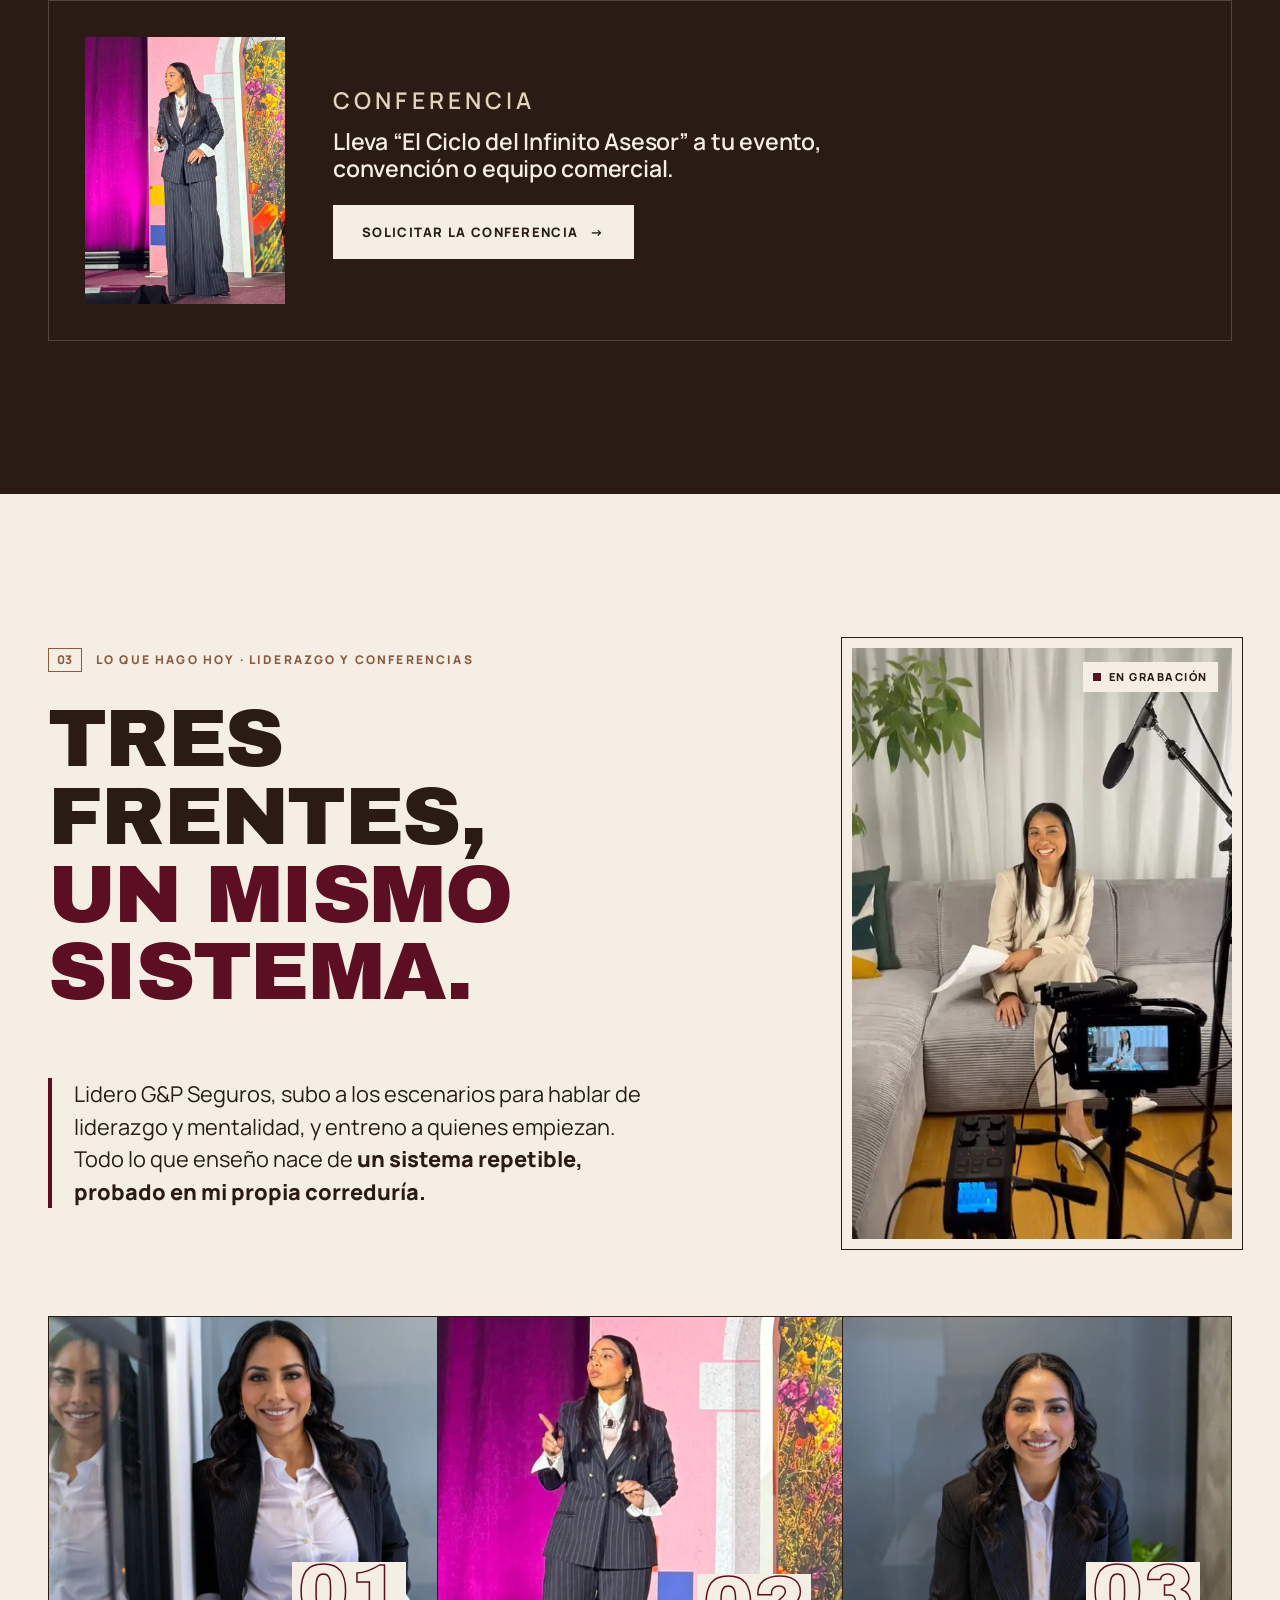
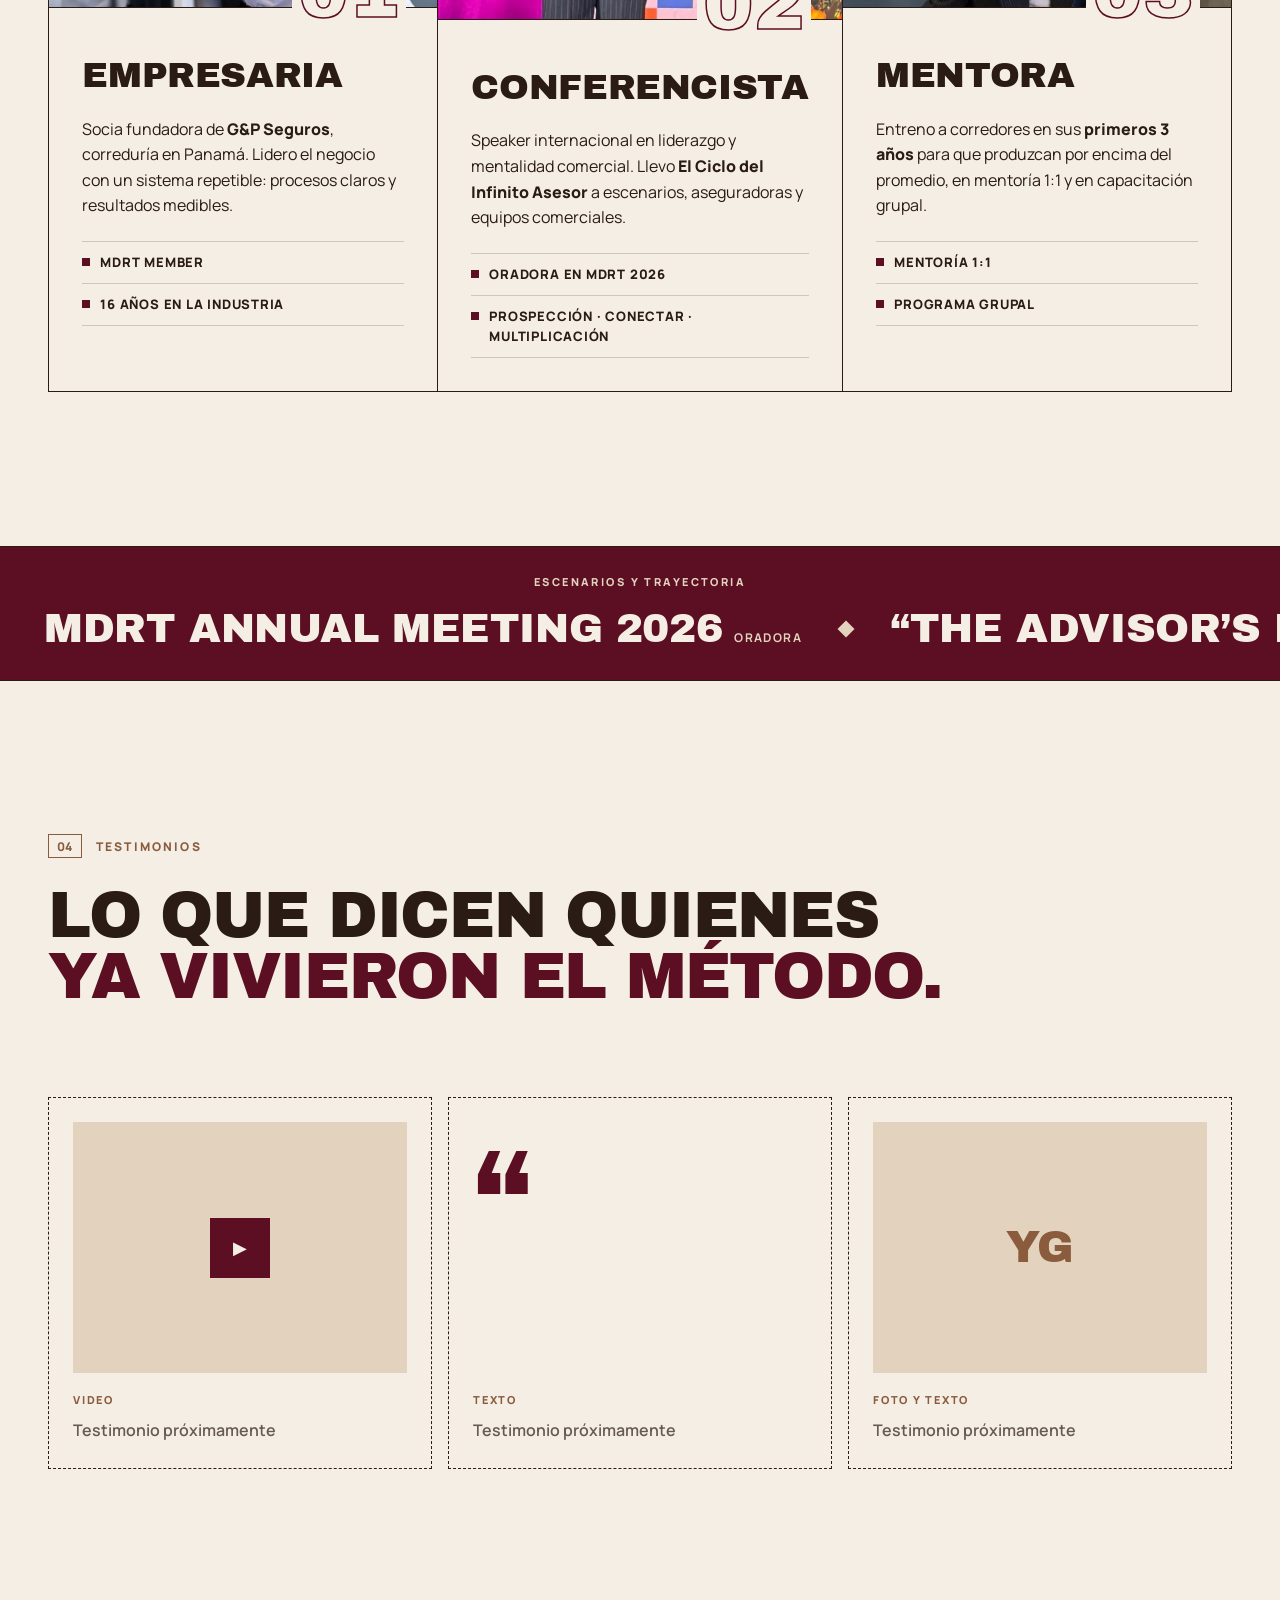
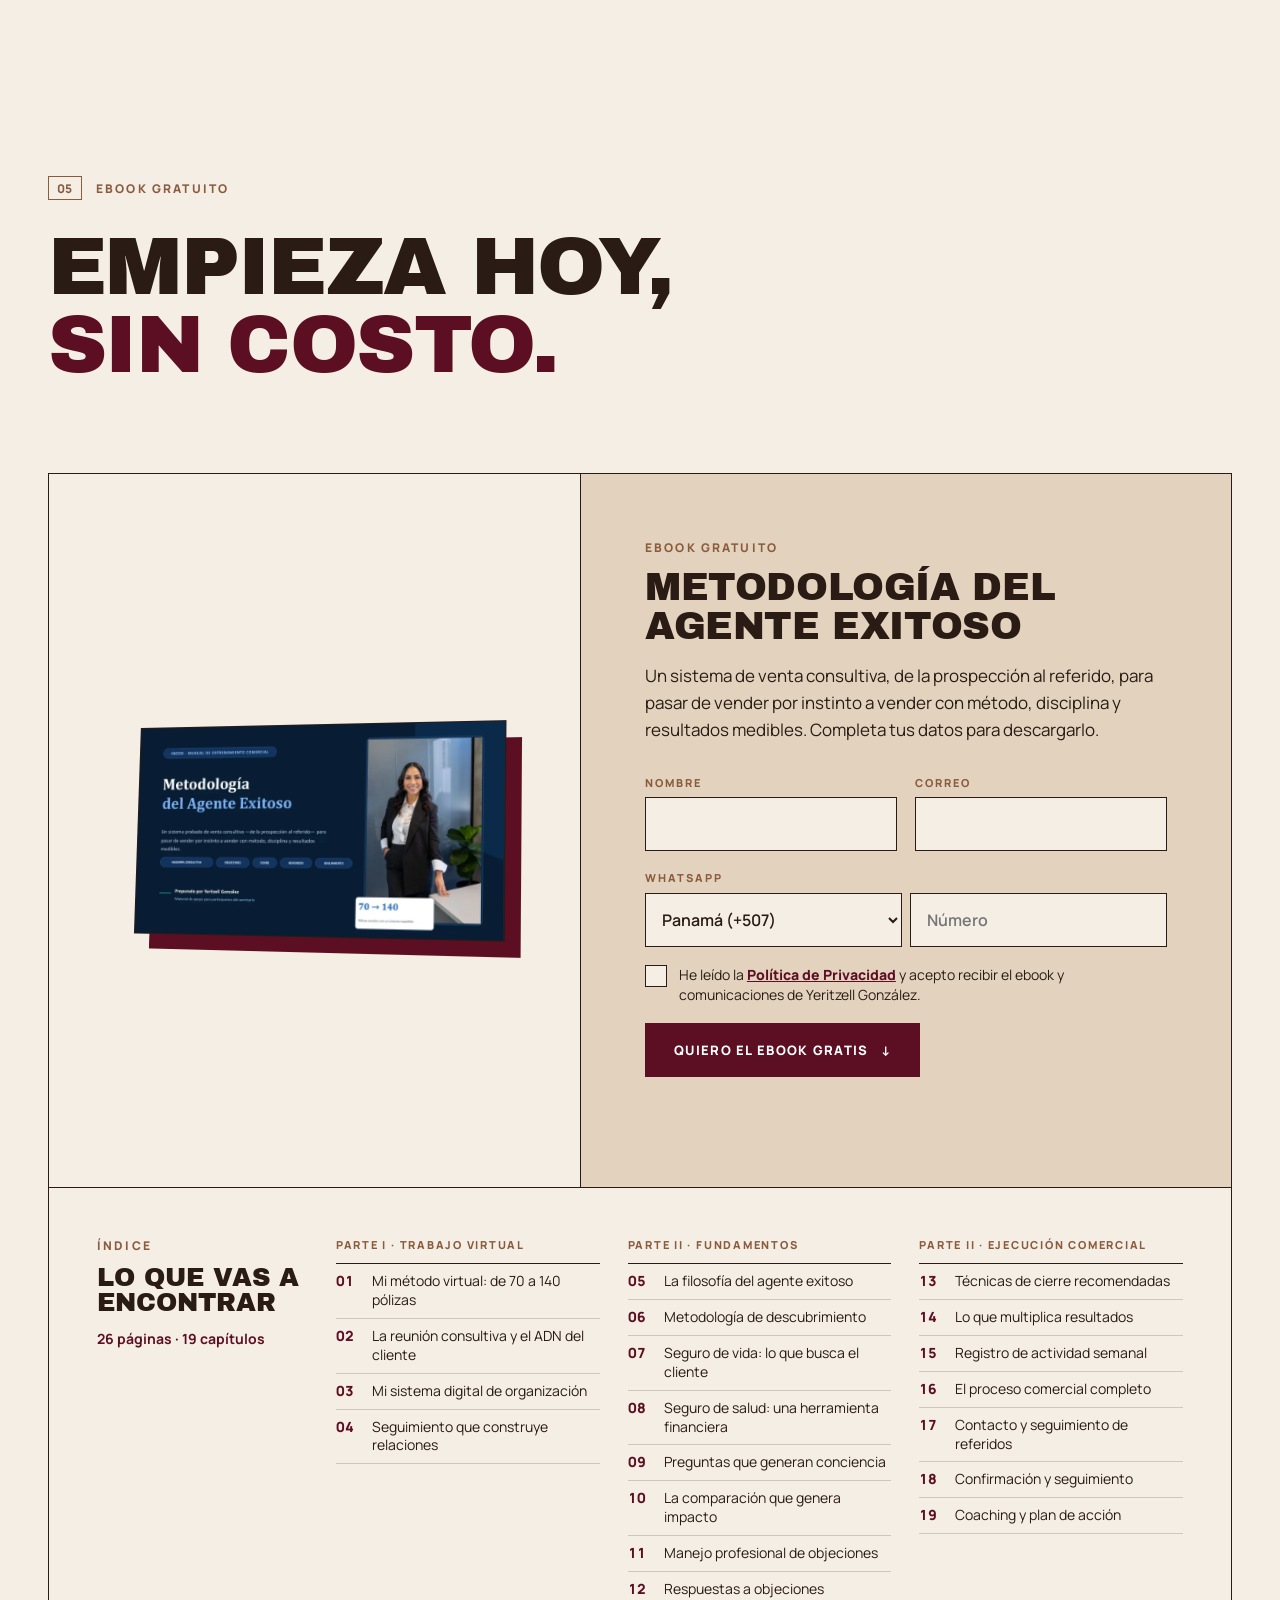
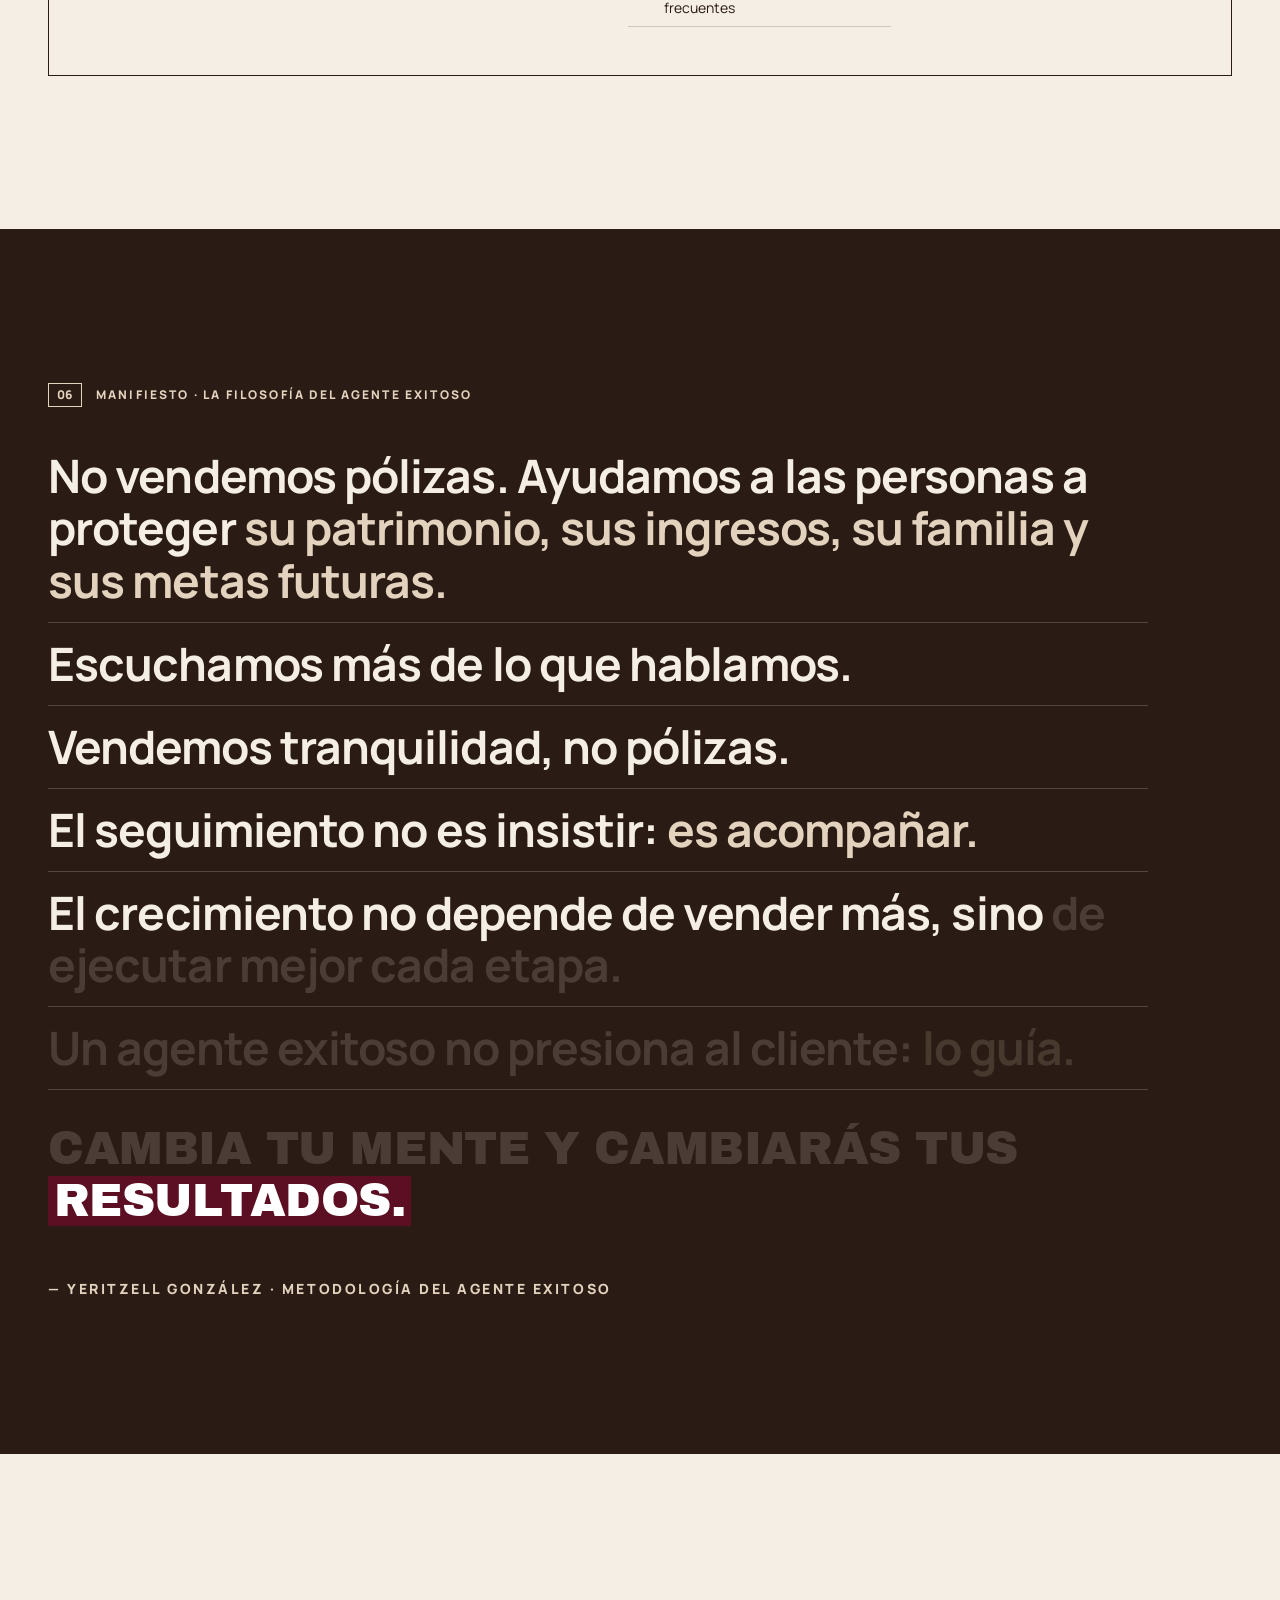
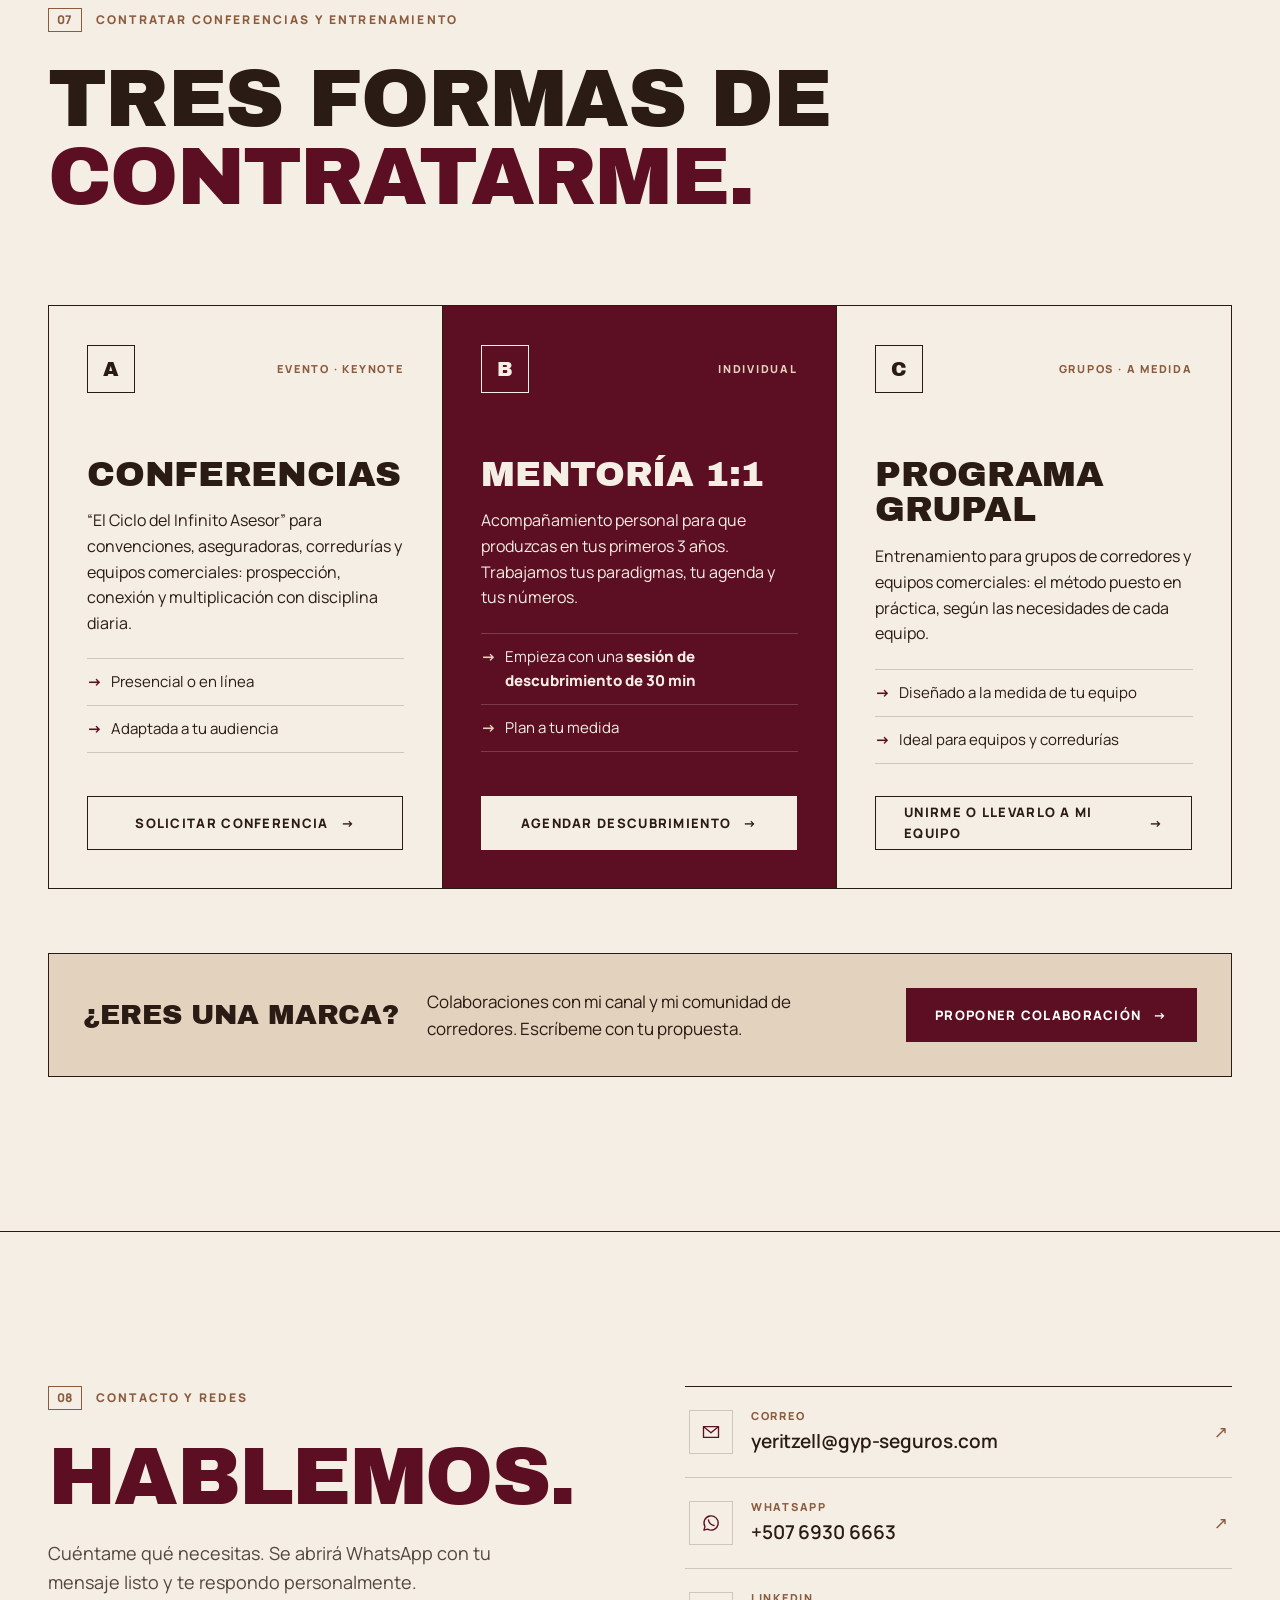
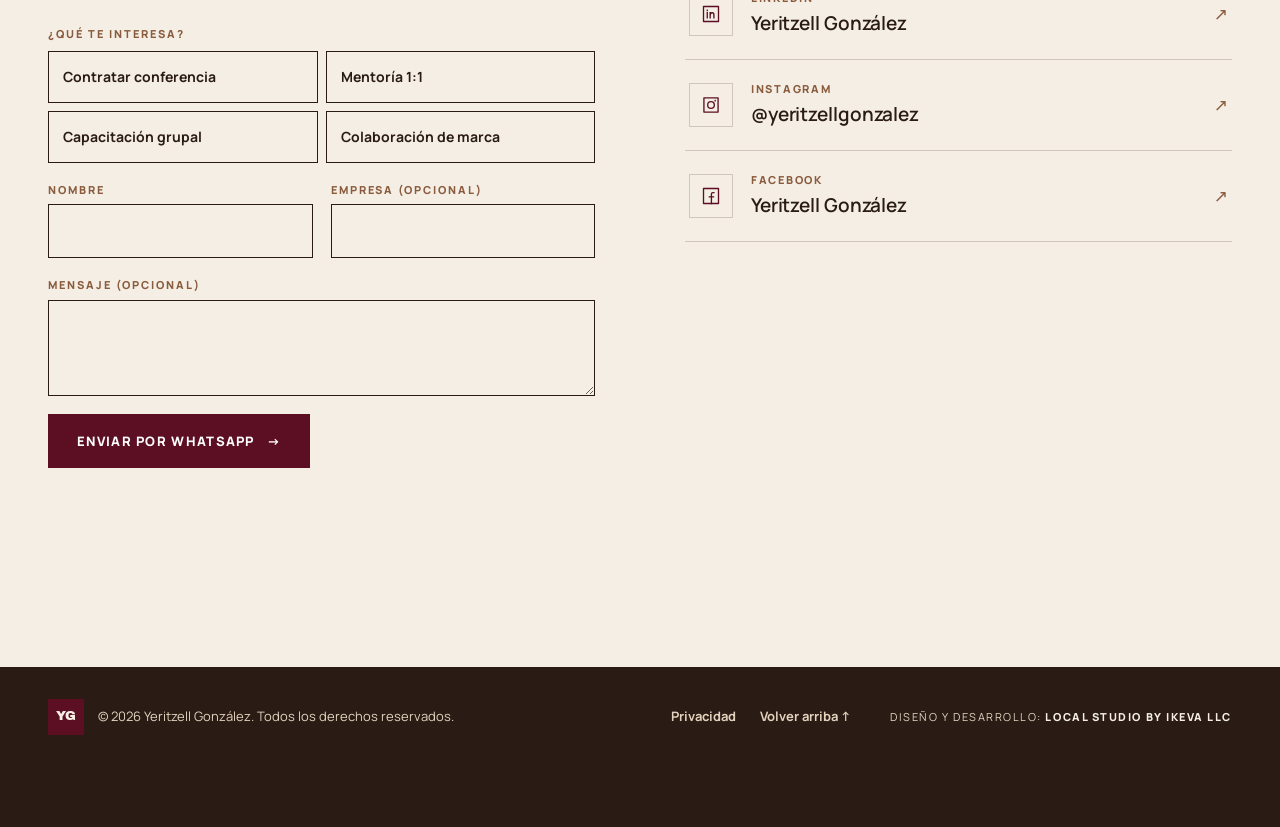
==== commit bbe96c0d: "Add files via upload" ====
--- a/index.html
+++ b/index.html
@@ -573,7 +573,7 @@
         <a href="privacidad.html">Privacidad</a>
         <a href="#top">Volver arriba ↑</a>
       </nav>
-      <p class="foot__credit">Diseño y desarrollo: <strong>LOCAL STUDIO by IKEVA</strong></p>
+      <p class="foot__credit">Diseño y desarrollo: <strong>LOCAL STUDIO by IKEVA LLC</strong></p>
     </div>
   </footer>
 
